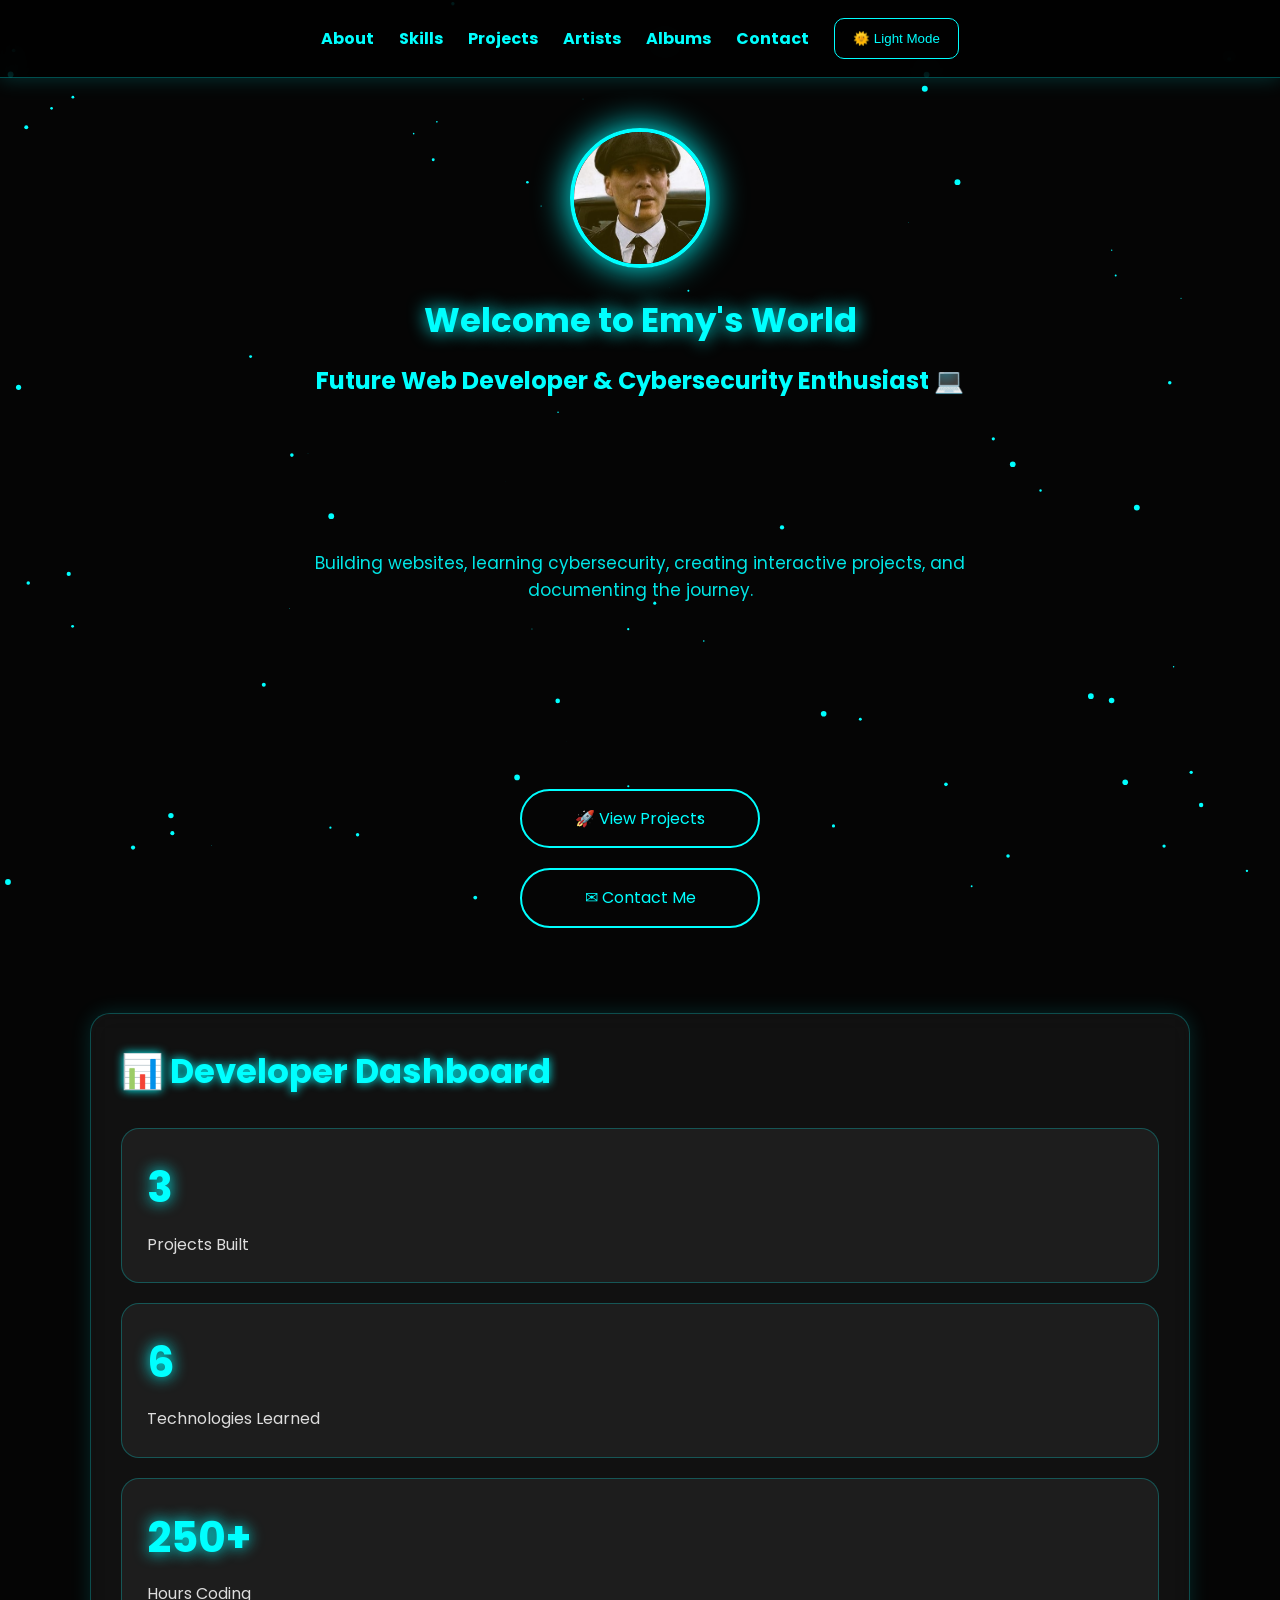
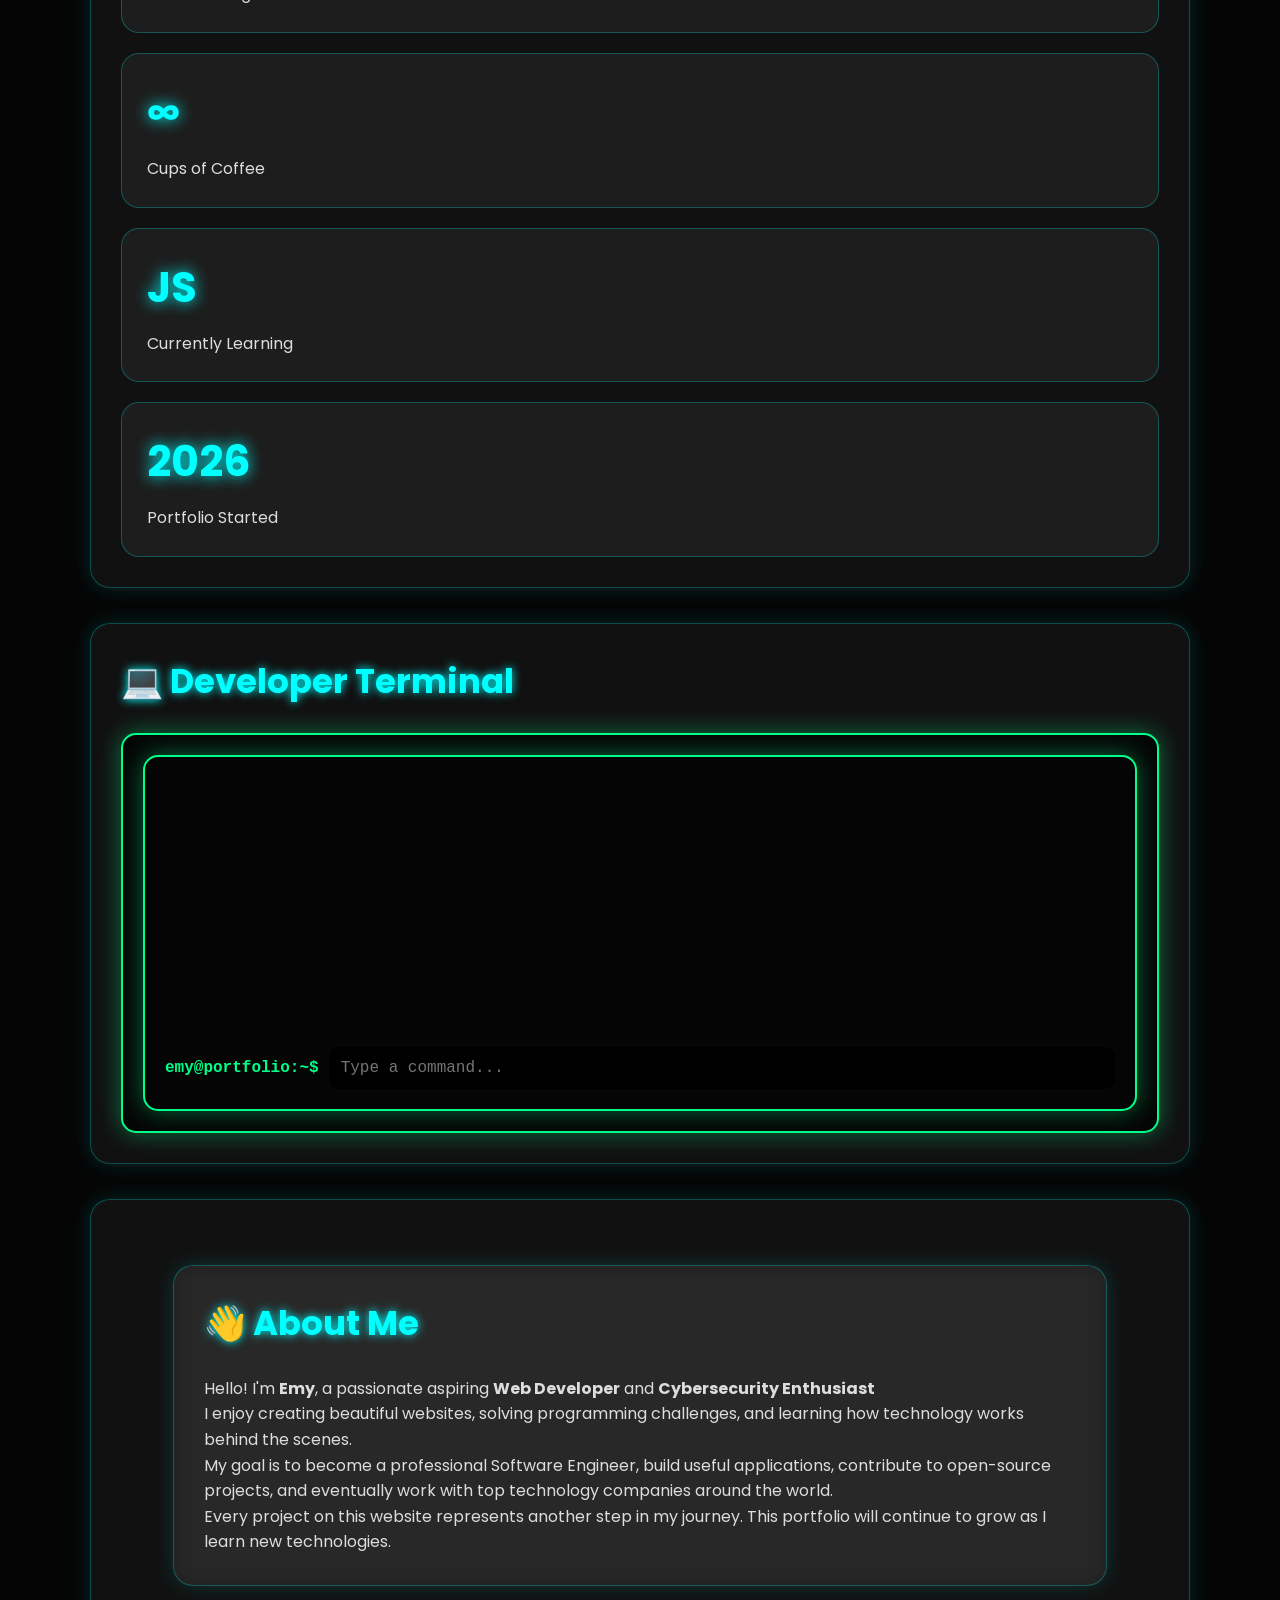
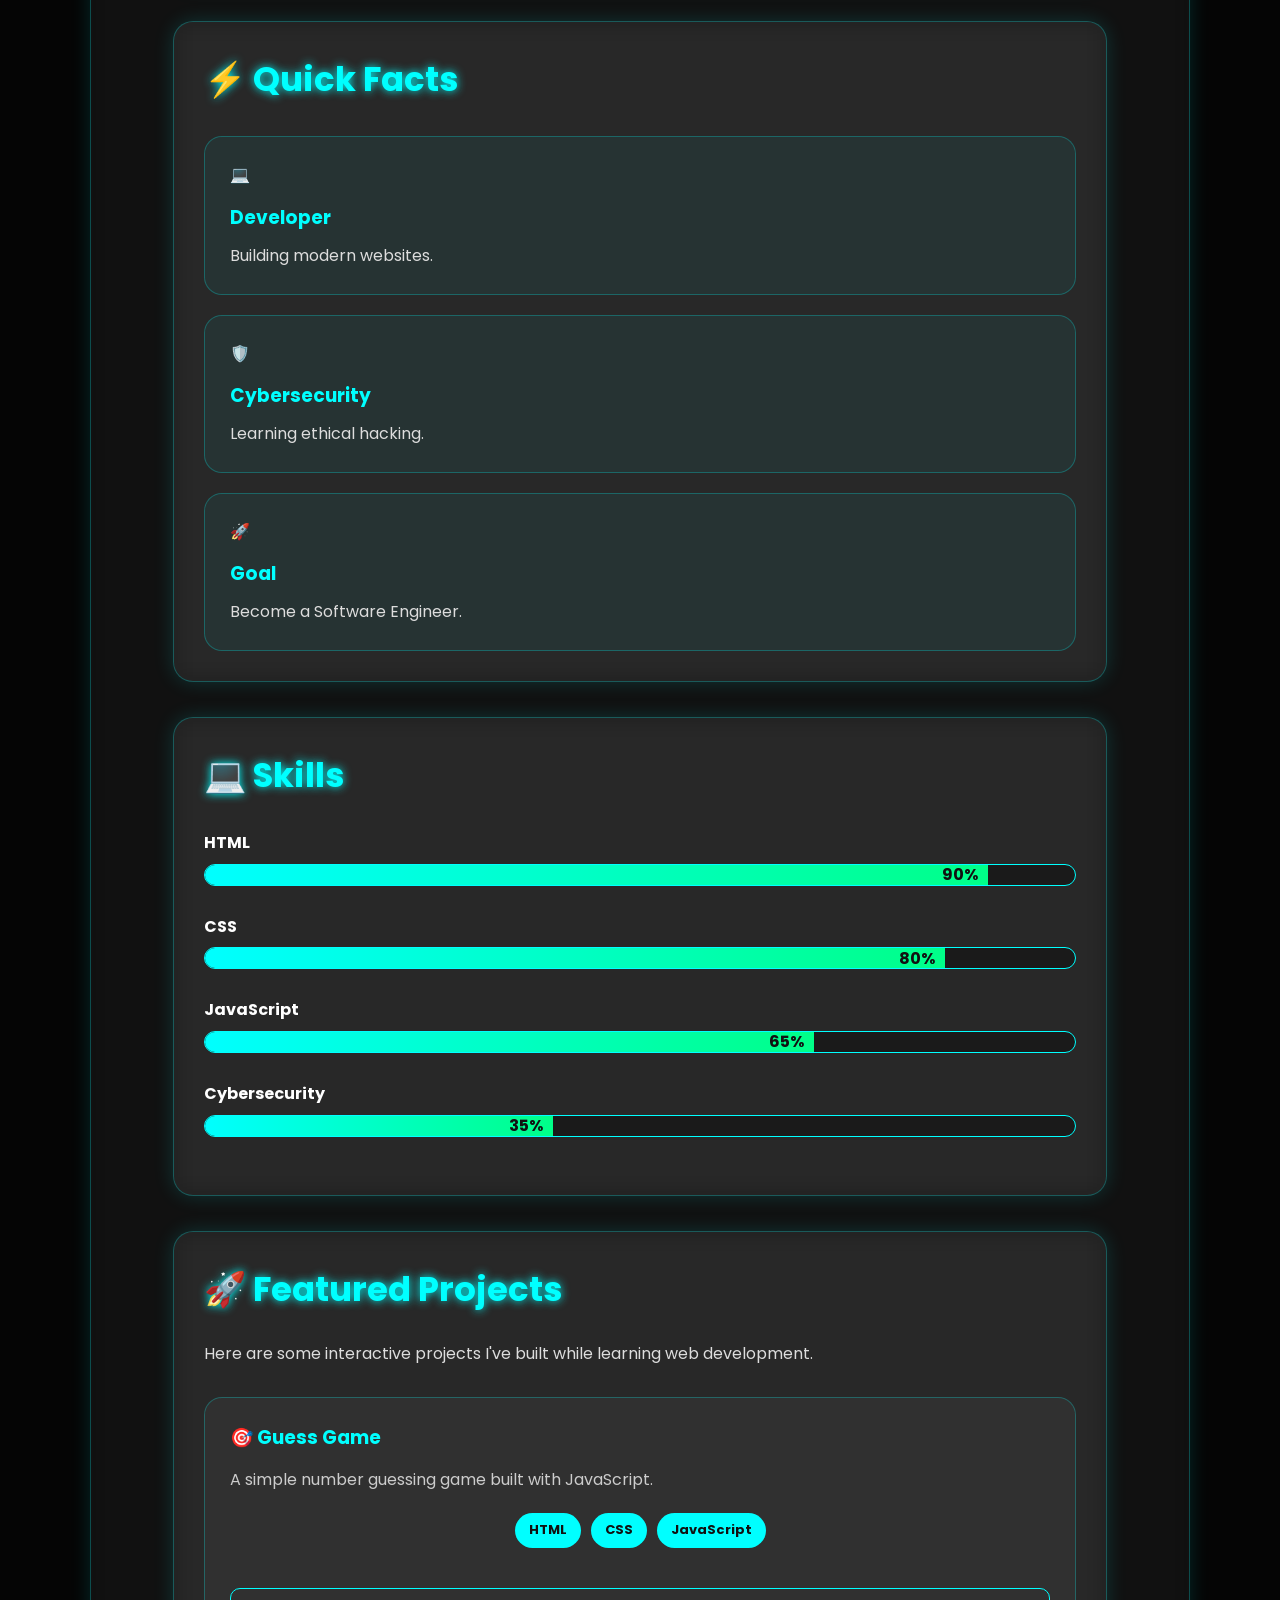
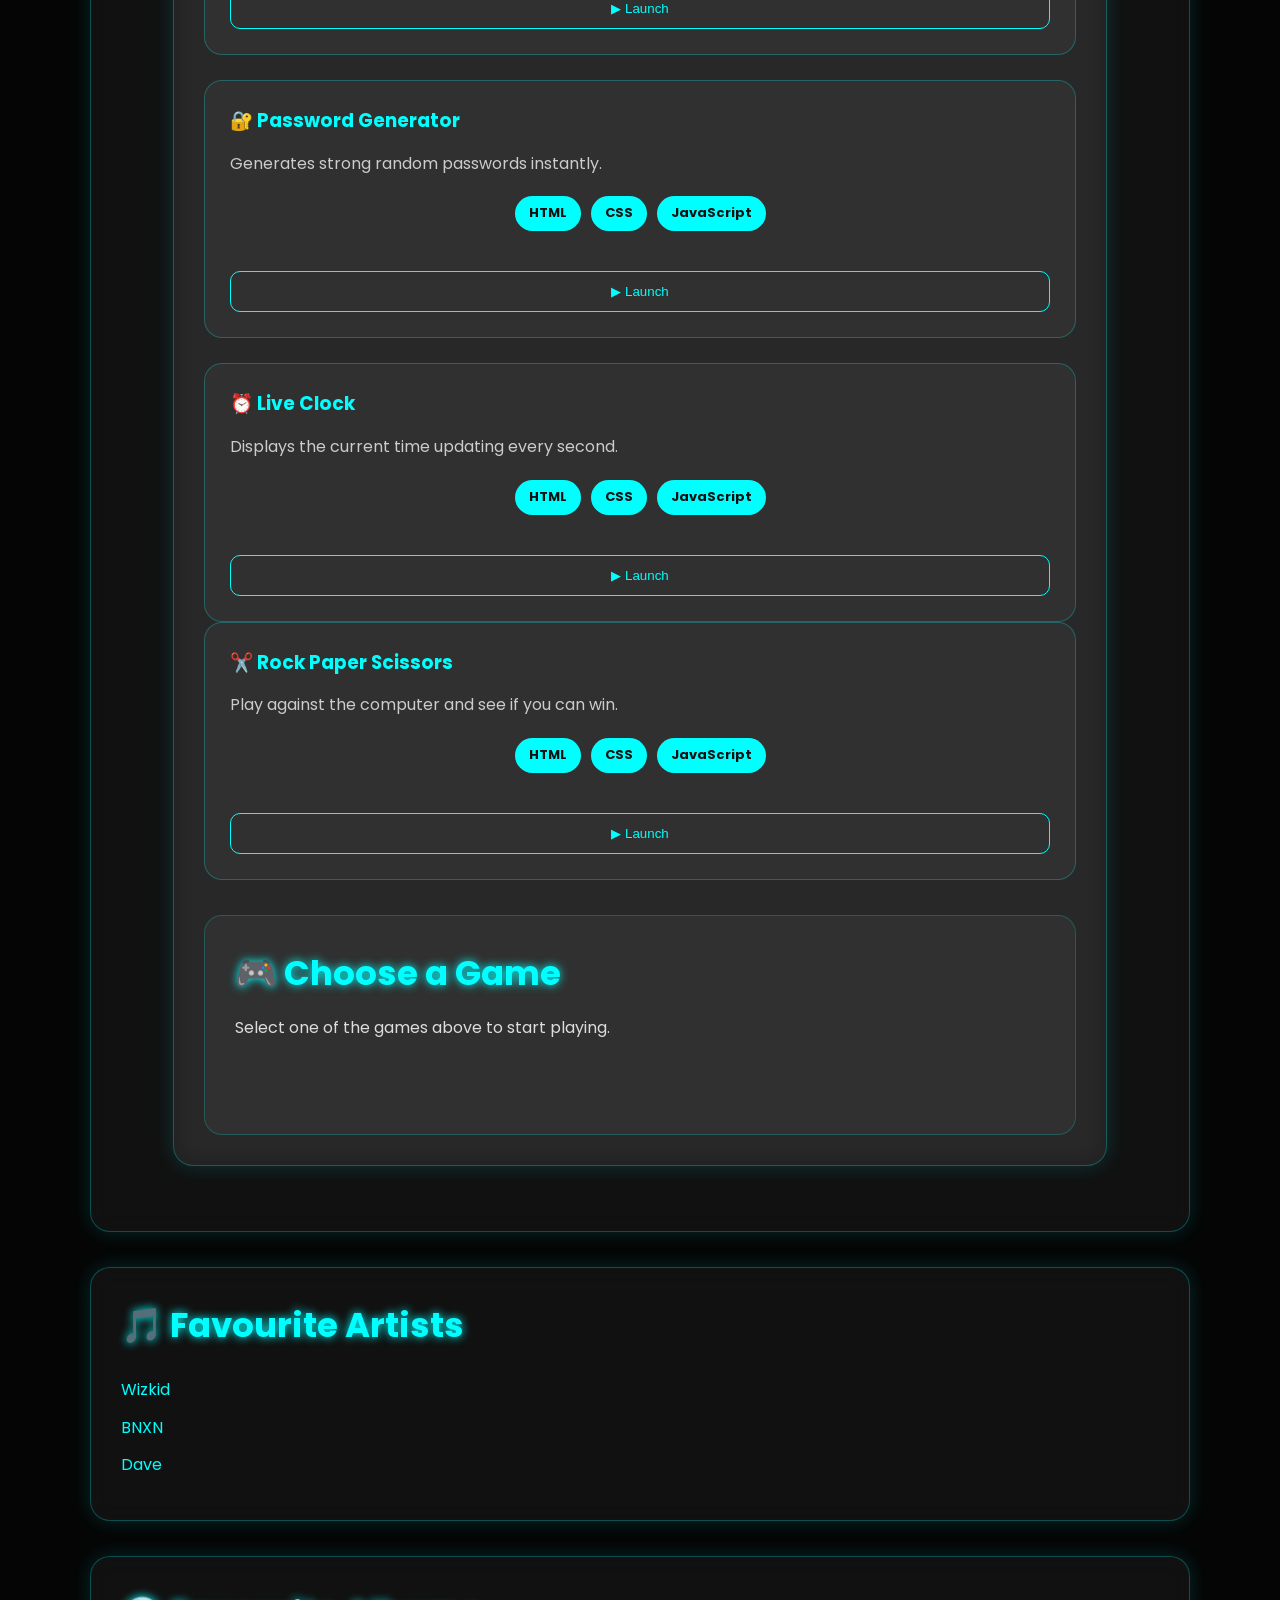
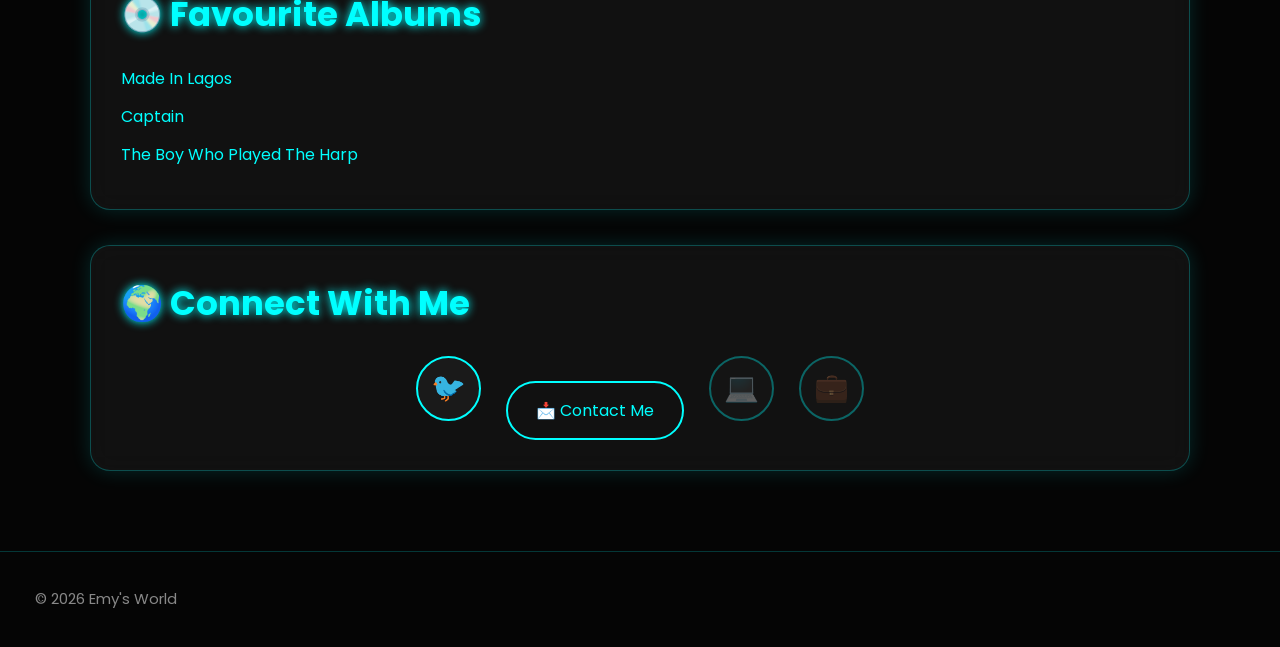
==== index.html @ a17c34e0 "Initial release of Emy's World portfolio" ====
<!DOCTYPE html>
<html lang="en">

<head>

    <link rel="preconnect" href="https://fonts.googleapis.com">

<link rel="preconnect" href="https://fonts.gstatic.com" crossorigin>

<link href="https://fonts.googleapis.com/css2?family=Poppins:wght@300;400;600;700&display=swap" rel="stylesheet">

    <meta charset="UTF-8">
    <meta name="viewport" content="width=device-width, initial-scale=1.0">

    <title>Emy's World</title>

    <link rel="stylesheet" href="css/style.css">

</head>

<body>

    <canvas id="particles"></canvas>

<!-- ================= NAVBAR ================= -->

<nav class="navbar">

    <a href="#about">About</a>
    <a href="#skills">Skills</a>
    <a href="#projects">Projects</a>
    <a href="#artists">Artists</a>
    <a href="#albums">Albums</a>
    <a href="#contact">Contact</a>

    <button id="themeButton" onclick="changeTheme()">
        🌞 Light Mode
    </button>

</nav>

<!-- ================= HERO ================= -->

<section class="hero">

    <img src="images/profile.jpg"
         alt="Profile Picture"
         class="profile-pic">

    <h1 id="title"></h1>

    <h2>
        Future Web Developer &
        Cybersecurity Enthusiast 💻
    </h2>

    <p>

        Building websites,

        learning cybersecurity,

        creating interactive projects,

        and documenting the journey.

    </p>

    <div class="hero-buttons">

        <a href="#projects" class="hero-btn">

            🚀 View Projects

        </a>

        <a href="#contact" class="hero-btn">

            ✉ Contact Me

        </a>

    </div>

</section>

<section class="card">

    <h2>📊 Developer Dashboard</h2>

    <div class="stats-grid">

        <div class="stat-card">
            <h1>3</h1>
            <p>Projects Built</p>
        </div>

        <div class="stat-card">
            <h1>6</h1>
            <p>Technologies Learned</p>
        </div>

        <div class="stat-card">
            <h1>250+</h1>
            <p>Hours Coding</p>
        </div>

        <div class="stat-card">
            <h1>∞</h1>
            <p>Cups of Coffee</p>
        </div>

        <div class="stat-card">
            <h1>JS</h1>
            <p>Currently Learning</p>
        </div>

        <div class="stat-card">
            <h1>2026</h1>
            <p>Portfolio Started</p>
        </div>

    </div>

</section>

<section class="card" id="terminal">

    <h2>💻 Developer Terminal</h2>

    <div class="terminal">

        <div class="terminal">

    <div id="terminalOutput"></div>

    <div class="terminal-input">

        <span>emy@portfolio:~$</span>

        <input
            id="terminalInput"
            type="text"
            autocomplete="off"
            placeholder="Type a command..."
            onkeydown="runTerminal(event)"
        >

    </div>

</div>

</section>

<!-- =========================
     CREATOR COMMAND CENTER
========================= -->

<section class="creator-panel" id="creatorPanel">


    <h2>
        👑 EMY COMMAND CENTER
    </h2>


    <div class="command-grid">


        <!-- SYSTEM CARD -->

        <div class="command-card">

          <h3>
    🖥 SYSTEM
</h3>

<p>
    Website:
    <span class="online">
        ONLINE
    </span>
</p>

<p>
    Terminal:
    <span class="online">
        ACTIVE
    </span>
</p>

<p>
    Security:
    <span class="root">
        ROOT
    </span>
</p>

<hr>

<p>
    🌐 Visitors:
    <span id="visitorCount">
        1
    </span>
</p>

<p>
    ⏱ Session:
    <span id="sessionTimer">
        00:00:00
    </span>
</p>

<p>
    ⚡ CPU:
    <span id="cpuStatus">
        Stable
    </span>
</p>

<p>
    📡 Network:
    <span id="networkStatus">
        Connected
    </span>
</p>


        </div>

        <div class="command-card">

    <h3>📊 VISITOR INTELLIGENCE</h3>

    <p>
        👥 Total Visits:
        <span id="visitCount">0</span>
    </p>

    <p>
        🎮 Games Played:
        <span id="gamesPlayed">0</span>
    </p>

    <p>
        💻 Commands Used:
        <span id="commandCount">0</span>
    </p>

    <p>
        👑 Creator Logins:
        <span id="creatorCount">0</span>
    </p>

</div>

<div class="command-card">

    <h3>📜 LIVE ACTIVITY</h3>

    <div id="activityLog">

        <p>System started...</p>

    </div>

</div>




        <!-- GAMES CARD -->

        <div class="command-card">

            <h3>
                🎮 GAMES
            </h3>


            <p>
                Guess Game:
                <span class="online">
                    ACTIVE
                </span>
            </p>


            <p>
                RPS:
                <span class="online">
                    ACTIVE
                </span>
            </p>


            <p>
                Game Master:
                <span class="root">
                    ENABLED
                </span>
            </p>


        </div>





        <!-- SECURITY CARD -->

        <div class="command-card">

            <h3>
                🛡 SECURITY
            </h3>


            <p>
                Access:
                <span class="root">
                    CREATOR
                </span>
            </p>


            <p>
                Firewall:
                <span class="online">
                    ONLINE
                </span>
            </p>


            <p>
                System:
                <span class="online">
                    STABLE
                </span>
            </p>


        </div>



    </div>





    <div class="creator-controls">


        <h3>
            ⚙ Creator Controls
        </h3>



        <button onclick="runDiagnostics()">
            🔍 System Check
        </button>



        <button onclick="toggleMatrix()">
            🌧 Matrix Control
        </button>



        <button onclick="revealNumber()">
            🎯 Reveal Number
        </button>



        <button onclick="addWin()">
            🏆 Add Win
        </button>



        <button onclick="resetGameScore()">
            🔄 Reset Scores
        </button>


    </div>



</section>

<!-- ================= ABOUT ================= -->

<section id="about" class="card">

    <section class="card" id="about">

    <h2>👋 About Me</h2>

    <p>
        Hello! I'm <strong>Emy</strong>, a passionate aspiring
        <strong>Web Developer</strong> and
        <strong>Cybersecurity Enthusiast</strong>
    </p>

    <p>
        I enjoy creating beautiful websites, solving programming challenges,
        and learning how technology works behind the scenes.
    </p>

    <p>
        My goal is to become a professional Software Engineer,
        build useful applications, contribute to open-source projects,
        and eventually work with top technology companies around the world.
    </p>

    <p>
        Every project on this website represents another step in my journey.
        This portfolio will continue to grow as I learn new technologies.
    </p>

</section>

<section class="card">

    <h2>⚡ Quick Facts</h2>

    <div class="facts">

        <div class="fact">
            💻
            <h3>Developer</h3>
            <p>Building modern websites.</p>
        </div>

        <div class="fact">
            🛡️
            <h3>Cybersecurity</h3>
            <p>Learning ethical hacking.</p>
        </div>

        <div class="fact">
            🚀
            <h3>Goal</h3>
            <p>Become a Software Engineer.</p>
        </div>

    </div>

</section>

<!-- ================= SKILLS ================= -->

<section class="card" id="skills">

    <h2>💻 Skills</h2>

    <div class="skill">

        <p>HTML</p>

        <div class="progress">

            <div class="progress-bar html">90%</div>

        </div>

    </div>

    <div class="skill">

        <p>CSS</p>

        <div class="progress">

            <div class="progress-bar css">80%</div>

        </div>

    </div>

    <div class="skill">

        <p>JavaScript</p>

        <div class="progress">

            <div class="progress-bar js">65%</div>

        </div>

    </div>

    <div class="skill">

        <p>Cybersecurity</p>

        <div class="progress">

            <div class="progress-bar cyber">35%</div>

        </div>

    </div>

</section>

<!-- ================= PROJECTS ================= -->

<section class="card" id="projects">

    <h2>🚀 Featured Projects</h2>

    <p>
        Here are some interactive projects I've built while learning web development.
    </p>

    <div class="project-grid">

        <div class="project-card">

            <h3>🎯 Guess Game</h3>

            <p>
                A simple number guessing game built with JavaScript.
            </p>

            <div class="tech-stack">

                <span>HTML</span>
                <span>CSS</span>
                <span>JavaScript</span>

            </div>

            <button onclick="loadProject('guess')">
                ▶ Launch
            </button>

        </div>

        <div class="project-card">

            <h3>🔐 Password Generator</h3>

            <p>
                Generates strong random passwords instantly.
            </p>

            <div class="tech-stack">

                <span>HTML</span>
                <span>CSS</span>
                <span>JavaScript</span>

            </div>

            <button onclick="loadProject('password')">
                ▶ Launch
            </button>

        </div>

        <div class="project-card">

            <h3>⏰ Live Clock</h3>

            <p>
                Displays the current time updating every second.
            </p>

            <div class="tech-stack">

                <span>HTML</span>
                <span>CSS</span>
                <span>JavaScript</span>

            </div>

            <button onclick="loadProject('clock')">
                ▶ Launch
            </button>

        </div>

    </div>


    <div class="project-card">

    <h3>✂️ Rock Paper Scissors</h3>

    <p>
        Play against the computer and see if you can win.
    </p>

    <div class="tech-stack">

        <span>HTML</span>
        <span>CSS</span>
        <span>JavaScript</span>

    </div>

    <button onclick="loadProject('rps')">
        ▶ Launch
    </button>

</div>

    <div id="appArea">

    <div class="game-start">

        <h2>🎮 Choose a Game</h2>

        <p>Select one of the games above to start playing.</p>

    </div>

</div>

</section>

</section>

<!-- ================= ARTISTS ================= -->

<section id="artists" class="card">

    <h2>🎵 Favourite Artists</h2>

    <ul>

        <li>Wizkid</li>

        <li>BNXN</li>

        <li>Dave</li>

    </ul>

</section>

<!-- ================= ALBUMS ================= -->

<section id="albums" class="card">

    <h2>💿 Favourite Albums</h2>

    <ul>

        <li>Made In Lagos</li>

        <li>Captain</li>

        <li>The Boy Who Played The Harp</li>

    </ul>

</section>

<!-- ================= CONTACT ================= -->

<section id="contact" class="card">

    <h2>🌍 Connect With Me</h2>

    <div class="social-icons">

        <a href="https://twitter.com/IamEmyRex"
           target="_blank"
           class="icon">

            🐦

        </a>

        <a href="mailto:frikkylord@gmail.com" class="contact-btn">
    📩 Contact Me
</a>

        <a class="icon disabled">

            💻

        </a>

        <a class="icon disabled">

            💼

        </a>

    </div>

</section>

<!-- ================= TOP BUTTON ================= -->

<button id="topBtn"
        onclick="topFunction()">

    ⬆

</button>

<!-- ================= FOOTER ================= -->

<footer>

    <p>

        © 2026 Emy's World

    </p>

</footer>

<script src="js/script.js"></script>

</body>

</html>
---- css/style.css ----
/* ===================================================
   EMY'S WORLD v2.0
   PART 1 - FOUNDATION
=================================================== */

*{
    margin:0;
    padding:0;
    box-sizing:border-box;
}

html{
    scroll-behavior:smooth;
}

body{

    font-family: 'Poppins', sans-serif;

    background:#050505;

    color:cyan;

    overflow-x:hidden;

    line-height:1.6;

}

/* PARTICLE CANVAS */

#particles{

    position:fixed;

    inset:0;

    width:100%;

    height:100%;

    z-index:-1;

}

/* NAVBAR */

.navbar{

    position:sticky;

    z-index:9999;

box-shadow:

0 0 20px rgba(0,255,255,.2);

    top:0;

    display:flex;

    justify-content:center;

    align-items:center;

    gap:25px;

    padding:18px;

    background:rgba(0,0,0,.75);

    backdrop-filter:blur(12px);

    border-bottom:1px solid rgba(0,255,255,.3);


}

.navbar a{

    color:cyan;

    text-decoration:none;

    font-weight:bold;

    transition:.3s;

}

.navbar a:hover{

    color:white;

    text-shadow:0 0 10px cyan;

}

/* BUTTON */

button{

    padding:12px 18px;

    border-radius:10px;

    border:1px solid cyan;

    background:transparent;

    color:cyan;

    cursor:pointer;

    transition:.3s;

}

button:hover{

    background:cyan;

    color:#111;

    box-shadow:0 0 20px cyan;

}

/* HERO */

.hero{

    min-height:100vh;

    display:flex;

    flex-direction:column;

    justify-content:center;

    align-items:center;

    text-align:center;

    padding:50px 20px;

}

/* PROFILE */

.profile-pic{

    width:180px;

    height:180px;

    object-fit:cover;

    border-radius:50%;

    border:4px solid cyan;

    box-shadow:0 0 35px cyan;

    transition:.35s;

    margin-bottom:25px;

}

.profile-pic:hover{

    transform:scale(1.08);

    box-shadow:0 0 60px cyan;

}

/* TITLE */

#title{

    font-size:58px;

    margin-bottom:15px;

    text-shadow:0 0 18px cyan;

}

.hero h3{

    font-size:28px;

    margin-bottom:20px;

}

.hero p{

font-size:20px;

max-width:750px;

margin:auto;

opacity:.9;

}

.hero-buttons{

    display:flex;

    gap:20px;

    margin-top:35px;

    flex-wrap:wrap;

}

.hero-btn{

    text-decoration:none;

    color:cyan;

    padding:15px 30px;

    border:2px solid cyan;

    border-radius:40px;

    transition:.3s;

}

.hero-btn:hover{

    background:cyan;

    color:black;

}

/* ===================================================
   PART 2 - CARDS, SKILLS & PROJECTS
=================================================== */

/* SECTION CARDS */

.card{

    width:min(1100px,90%);

    margin:35px auto;

    padding:30px;

    border-radius:20px;

    background:rgba(255,255,255,.05);

    border:1px solid rgba(0,255,255,.25);

    backdrop-filter:blur(12px);

    box-shadow:0 0 20px rgba(0,255,255,.15);

    transition:.35s;

}

.command-card:hover{

transform:
translateY(-8px)
scale(1.02);

}


.card h2{

    margin-bottom:25px;

    font-size:34px;

    color:cyan;

    text-shadow:0 0 10px cyan;

}

.card p{

    color:#ddd;

}

/* LISTS */

.card ul{

    list-style:none;

    padding:0;

}

.card li{

    margin:12px 0;

}

/* ======================
   SKILLS
====================== */

.skill{

    margin:28px 0;

    text-align:left;

}

.skill p{

    margin-bottom:8px;

    font-weight:bold;

    color:white;

}

.progress{

    width:100%;

    height:22px;

    background:#1a1a1a;

    border-radius:20px;

    overflow:hidden;

    border:1px solid cyan;

}

.progress-bar{

    height:100%;

    display:flex;

    justify-content:flex-end;

    align-items:center;

    padding-right:10px;

    background:linear-gradient(90deg,#00ffff,#00ff88);

    color:#111;

    font-weight:bold;

    transition:width 1.2s ease;

}

.html{width:90%;}

.css{width:85%;}

.js{width:70%;}

.cyber{width:40%;}

/* ======================
   QUICK FACTS
====================== */

.facts{

    display:grid;

    grid-template-columns:repeat(auto-fit,minmax(220px,1fr));

    gap:20px;

    margin-top:30px;

}

.fact{

    padding:25px;

    border-radius:18px;

    background:rgba(0,255,255,.05);

    border:1px solid rgba(0,255,255,.25);

    transition:.35s;

}

.fact:hover{

    transform:translateY(-8px);

    box-shadow:0 0 25px cyan;

}

.fact h3{

    color:cyan;

    margin:15px 0 10px;

}

.fact p{

    color:#ddd;

}

/* ======================
   PROJECTS
====================== */

.project-grid{

    display:grid;

    grid-template-columns:repeat(auto-fit,minmax(260px,1fr));

    gap:25px;

    margin-top:30px;

}

.project-card{

    padding:25px;

    border-radius:18px;

    background:rgba(255,255,255,.04);

    border:1px solid rgba(0,255,255,.25);

    transition:.35s;

    cursor:pointer;

}

.project-card:hover{

    transform:translateY(-10px);

    box-shadow:0 0 30px cyan;

}

.project-card h3{

    color:cyan;

    margin-bottom:15px;

}

.project-card p{

    color:#ccc;

}

.tech-stack{

    display:flex;

    flex-wrap:wrap;

    justify-content:center;

    gap:10px;

    margin:20px 0;

}

.tech-stack span{

    padding:7px 14px;

    border-radius:20px;

    background:cyan;

    color:#111;

    font-size:13px;

    font-weight:bold;

}

.project-card button{

    width:100%;

    margin-top:20px;

}

/* ===================================================
   PART 3 - DASHBOARD, TERMINAL & FOOTER
=================================================== */

/* ======================
   DEVELOPER DASHBOARD
====================== */

.stats-grid{

    display:grid;

    grid-template-columns:repeat(auto-fit,minmax(180px,1fr));

    gap:20px;

    margin-top:30px;

}

.stat-card{

    padding:25px;

    border-radius:18px;

    background:rgba(255,255,255,.05);

    border:1px solid rgba(0,255,255,.25);

    transition:.35s;

}

.stat-card:hover{

    transform:translateY(-8px);

    box-shadow:0 0 30px cyan;

}

.stat-card h1{

    font-size:42px;

    color:cyan;

    text-shadow:0 0 15px cyan;

    margin-bottom:10px;

}

.stat-card p{

    color:#ddd;

}

/* ======================
   TERMINAL
====================== */

.terminal{

    background:#050505;

    border:2px solid #00ff88;

    border-radius:15px;

    padding:20px;

    font-family:Consolas,monospace;

    box-shadow:0 0 25px rgba(0,255,136,.4);

}

#terminalOutput{

    height:250px;

    overflow-y:auto;

    color:#00ff88;

    margin-bottom:20px;

}

#terminalOutput p{

    margin:8px 0;

}

.terminal-input{

    display:flex;

    align-items:center;

    gap:10px;

}

.terminal-input span{

    color:#00ff88;

    font-weight:bold;

}

#terminalInput{

    flex:1;

    background:black;

    color:#00ff88;

    border:none;

    outline:none;

    font-size:16px;

    font-family:inherit;

}

/* ======================
   SOCIALS
====================== */

.social-icons{

    display:flex;

    justify-content:center;

    gap:25px;

    flex-wrap:wrap;

    margin-top:25px;

}

.icon{

    width:65px;

    height:65px;

    display:flex;

    justify-content:center;

    align-items:center;

    border-radius:50%;

    text-decoration:none;

    font-size:28px;

    color:cyan;

    border:2px solid cyan;

    background:rgba(255,255,255,.04);

    transition:.35s;

}

.icon:hover{

    transform:scale(1.15);

    background:cyan;

    color:#111;

    box-shadow:0 0 30px cyan;

}

.icon.disabled{

    opacity:.35;

    pointer-events:none;

}

/* ======================
   CONTACT BUTTON
====================== */

.contact-btn{

    display:inline-block;

    margin-top:25px;

    padding:15px 28px;

    border:2px solid cyan;

    border-radius:40px;

    text-decoration:none;

    color:cyan;

    transition:.35s;

}

.contact-btn:hover{

    background:cyan;

    color:#111;

}

/* ======================
   TOP BUTTON
====================== */

#topBtn{

    position:fixed;

    right:25px;

    bottom:25px;

    width:55px;

    height:55px;

    border-radius:50%;

    display:none;

    z-index:999;

}

/* ======================
   FOOTER
====================== */

footer{

    margin-top:80px;

    padding:35px;

    border-top:1px solid rgba(0,255,255,.2);

    color:#888;

    font-size:15px;

}

/* ===================================================
   PART 4 - FINAL POLISH
=================================================== */

/* ======================
   SCROLL ANIMATIONS
====================== */

.hidden{

    opacity:0;

    transform:translateY(60px);

    transition:all .8s ease;

}

.show{

    opacity:1;

    transform:translateY(0);

}

/* ======================
   IMAGE HOVER
====================== */

img{

    max-width:100%;

}

.profile-pic{

    animation:float 4s ease-in-out infinite;

}

@keyframes float{

    0%{

        transform:translateY(0);

    }

    50%{

        transform:translateY(-10px);

    }

    100%{

        transform:translateY(0);

    }

}

/* ======================
   TEXT SELECTION
====================== */

::selection{

    background:cyan;

    color:black;

}

/* ======================
   SCROLLBAR
====================== */

::-webkit-scrollbar{

    width:10px;

}

::-webkit-scrollbar-track{

    background:#111;

}

::-webkit-scrollbar-thumb{

    background:cyan;

    border-radius:20px;

}

::-webkit-scrollbar-thumb:hover{

    background:white;

}

/* ======================
   LINKS
====================== */

a{

    transition:.3s;

}

/* ======================
   INPUTS
====================== */

input{

    padding:12px;

    border-radius:10px;

    border:1px solid cyan;

    background:#111;

    color:cyan;

    outline:none;

}

input:focus{

    box-shadow:0 0 15px cyan;

}

/* ======================
   RESPONSIVE TABLET
====================== */

@media(max-width:900px){

.hero{

padding:80px 20px;

}

#title{

font-size:46px;

}

.hero h3{

font-size:22px;

}

.card{

width:92%;

}

}

/* ======================
   RESPONSIVE MOBILE
====================== */

@media(max-width:650px){

.navbar{

    flex-wrap:wrap;

    gap:8px;

    padding:15px;

}

.navbar a{

    font-size:14px;

}

}

#title{

font-size:34px;

}

.hero h3{

font-size:20px;

}

.hero p{

font-size:17px;

}

.profile-pic{

width:140px;

height:140px;

}

.project-grid{

grid-template-columns:1fr;

}

.stats-grid{

grid-template-columns:1fr;

}

.facts{

grid-template-columns:1fr;

}

.hero-buttons{

flex-direction:column;

align-items:center;

}

.hero-btn{

width:240px;

text-align:center;

.command-grid{

    grid-template-columns:1fr;

}

.creator-controls{

    display:flex;

    flex-direction:column;

}

.creator-controls button{

    width:100%;

    margin:8px 0;

}

.terminal{

    padding:15px;

}

#terminalOutput{

    height:180px;

    font-size:14px;

}

#terminalInput{

    font-size:14px;

}

.project-card{

    padding:20px;

}

.project-card h3{

    font-size:22px;

}

.hero{

    min-height:auto;

    padding:100px 20px 70px;

}

.hero-buttons{

    width:100%;

}

.hero-btn{

    width:100%;

    max-width:280px;

}

}


/* ======================
   END
====================== */

/* GAME AREA */

#appArea{

margin-top:35px;

padding:30px;

border-radius:18px;

background:rgba(255,255,255,.04);

border:1px solid rgba(0,255,255,.2);

min-height:220px;

animation:fadeGame .4s;

}

@keyframes fadeGame{

from{

opacity:0;

transform:translateY(20px);

}

to{

opacity:1;

transform:translateY(0);

}

}

.game-start{

color:#ccc;

}

.game-start h2{

margin-bottom:15px;

color:cyan;

}

/* ===========================
   MATRIX MODE
=========================== */

.matrix-mode{

    background:#000 !important;

    color:#00ff66 !important;

}

.matrix-mode .card{

    border-color:#00ff66;

    box-shadow:0 0 25px #00ff66;

}

.matrix-mode .navbar{

    border-bottom:1px solid #00ff66;

}

.matrix-mode button{

    border-color:#00ff66;

    color:#00ff66;

}

.matrix-mode button:hover{

    background:#00ff66;

    color:black;

}

.matrix-mode .terminal{

    border-color:#00ff66;

    box-shadow:0 0 40px #00ff66;

}

.matrix-mode .profile-pic{

    border-color:#00ff66;

    box-shadow:0 0 40px #00ff66;

}

.matrix-mode h1,
.matrix-mode h2,
.matrix-mode h3{

    color:#00ff66;

    text-shadow:0 0 15px #00ff66;

}


/* =========================
   CREATOR CONTROLS
========================= */

.creator-box button{

    display:block;

    width:100%;

    margin:15px 0;

    padding:12px;

    font-size:16px;

}


.creator-box h3{

    color:cyan;

    text-align:center;

    text-shadow:0 0 15px cyan;

}



/* ===========================
   👑 CREATOR COMMAND CENTER
=========================== */


.creator-panel{

    display:none;

    width:85%;

    margin:40px auto;

    padding:30px;

    border-radius:20px;

    background:rgba(0,255,255,0.05);

    border:2px solid cyan;

    box-shadow:
    0 0 20px cyan,
    inset 0 0 20px rgba(0,255,255,.1);

    backdrop-filter:blur(15px);

}



.creator-panel h2{

    font-size:35px;

    color:cyan;

    text-shadow:
    0 0 15px cyan;

    margin-bottom:30px;

}




/* COMMAND GRID */

.command-grid{

    display:grid;

    grid-template-columns:
    repeat(auto-fit,minmax(250px,1fr));

    gap:25px;

}





.command-card{

    padding:25px;

    border-radius:18px;

    background:
    rgba(0,0,0,.45);

    border:1px solid cyan;

    box-shadow:
    0 0 15px rgba(0,255,255,.3);

    transition:.3s;

}



.command-card:hover{

transform:
translateY(-8px)
scale(1.02);

}



.command-card h3{

    color:cyan;

    text-shadow:
    0 0 10px cyan;

}




.command-card p{

    color:#ddd;

    font-size:18px;

}




/* STATUS COLORS */


.online{

    color:#00ff88;

    font-weight:bold;

    text-shadow:
    0 0 10px #00ff88;

}



.root{

    color:#ff00ff;

    font-weight:bold;

    text-shadow:
    0 0 10px #ff00ff;

}




/* CREATOR BUTTON AREA */


.creator-controls{

    margin-top:35px;

    padding:20px;

    border-top:1px solid cyan;

}




.creator-controls h3{

    color:cyan;

}





.creator-controls button{

    margin:10px;

    padding:12px 20px;

    border-radius:30px;

    background:transparent;

    color:cyan;

    border:2px solid cyan;

    cursor:pointer;

    transition:

transform .25s,

box-shadow .25s,

background .25s,

color .25s;

}


.creator-controls button:hover{

background:cyan;

color:black;

transform:

translateY(-3px)

scale(1.05);

box-shadow:

0 0 30px cyan;

}



/* COMMAND CENTER ANIMATION */


@keyframes pulseGlow{


    0%{

        box-shadow:
        0 0 15px cyan;

    }



    50%{

        box-shadow:
        0 0 35px cyan;

    }



    100%{

        box-shadow:
        0 0 15px cyan;

    }


}



.creator-panel{

    animation:
    pulseGlow 3s infinite;

}

.creator-panel hr{

    border:none;

    border-top:1px solid cyan;

    margin:18px 0;

    opacity:.4;

}

#visitorCount,
#sessionTimer,
#cpuStatus,
#networkStatus{

    color:#00ff88;

    font-weight:bold;

}

/* ===========================
   LIVE ACTIVITY
=========================== */

#activityLog{

    height:220px;

    overflow-y:auto;

    text-align:left;

    padding:15px;

    background:#050505;

    border:1px solid cyan;

    border-radius:10px;

    font-family:Consolas,monospace;

    color:#00ff88;

}

#activityLog p{

    margin:8px 0;

}

section{

animation:

fadeUp .8s ease;

}

@keyframes fadeUp{

from{

opacity:0;

transform:

translateY(25px);

}

to{

opacity:1;

transform:

translateY(0);

}

}
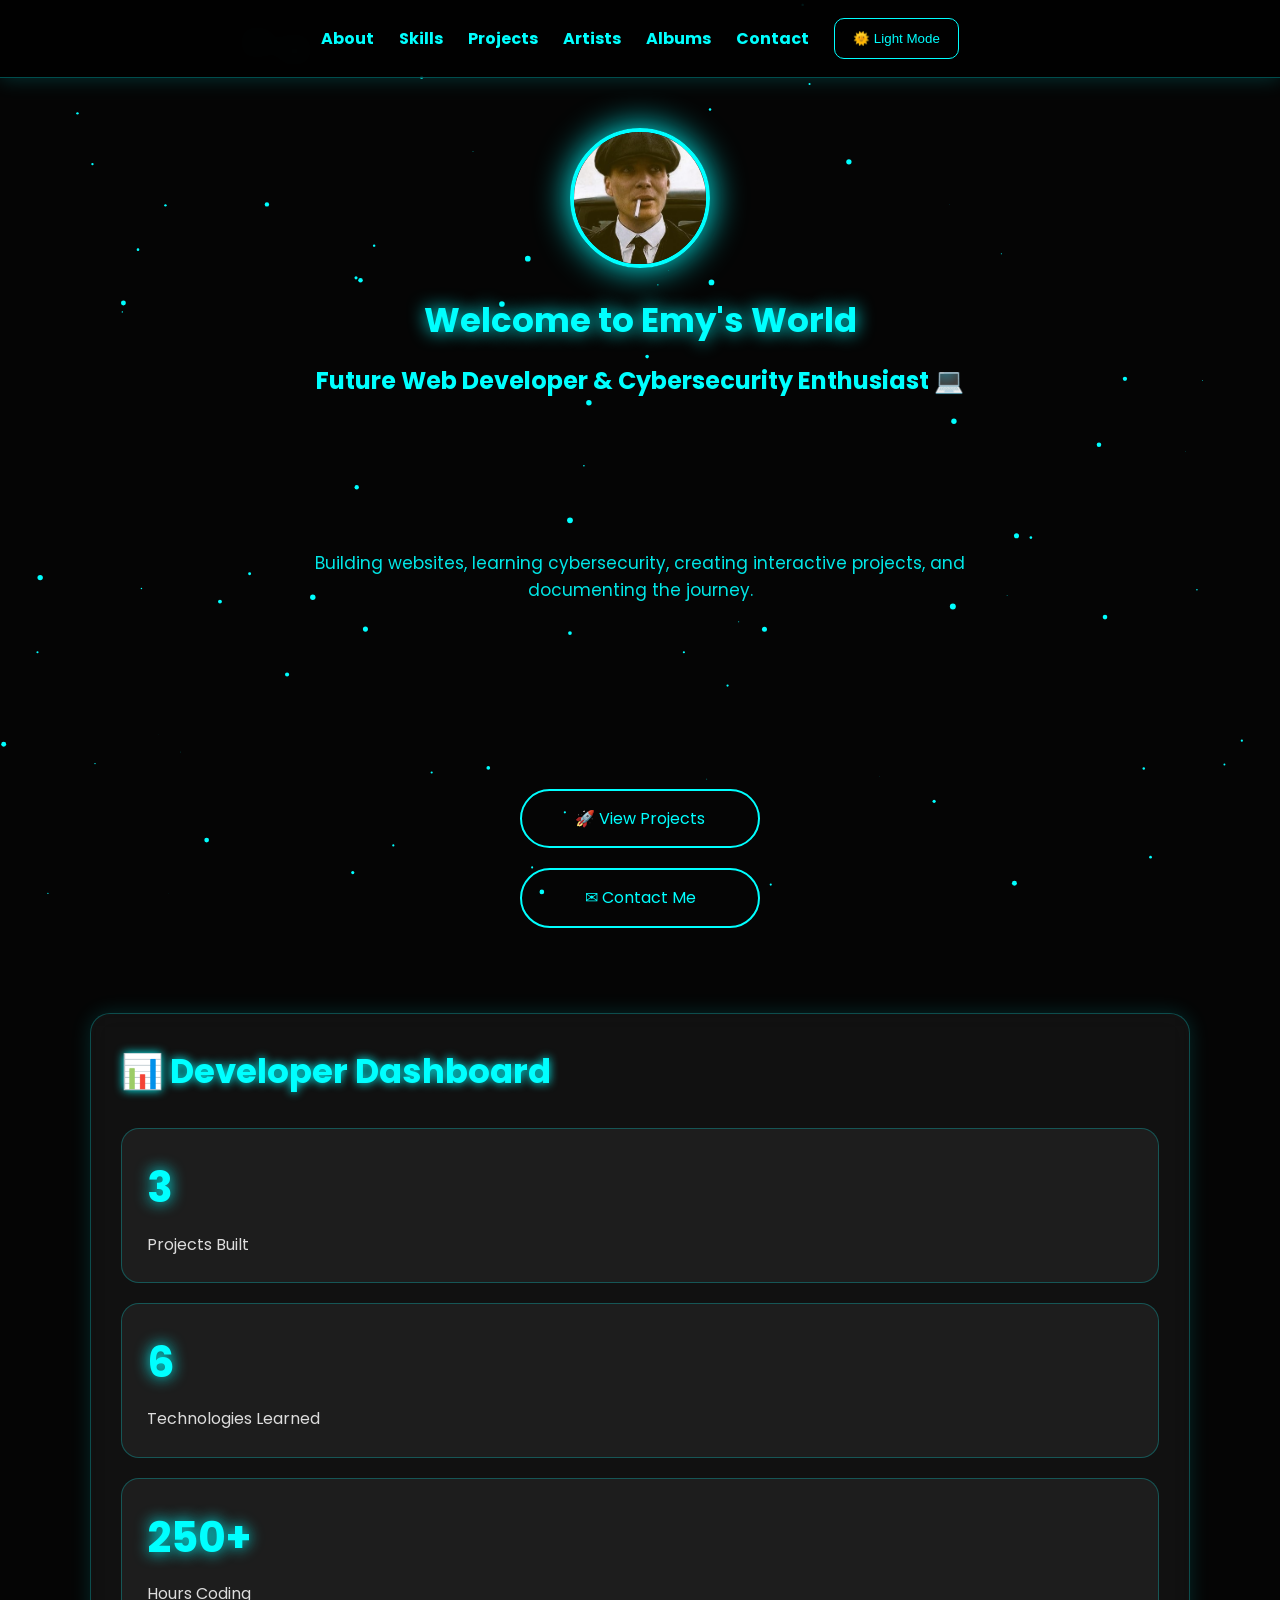
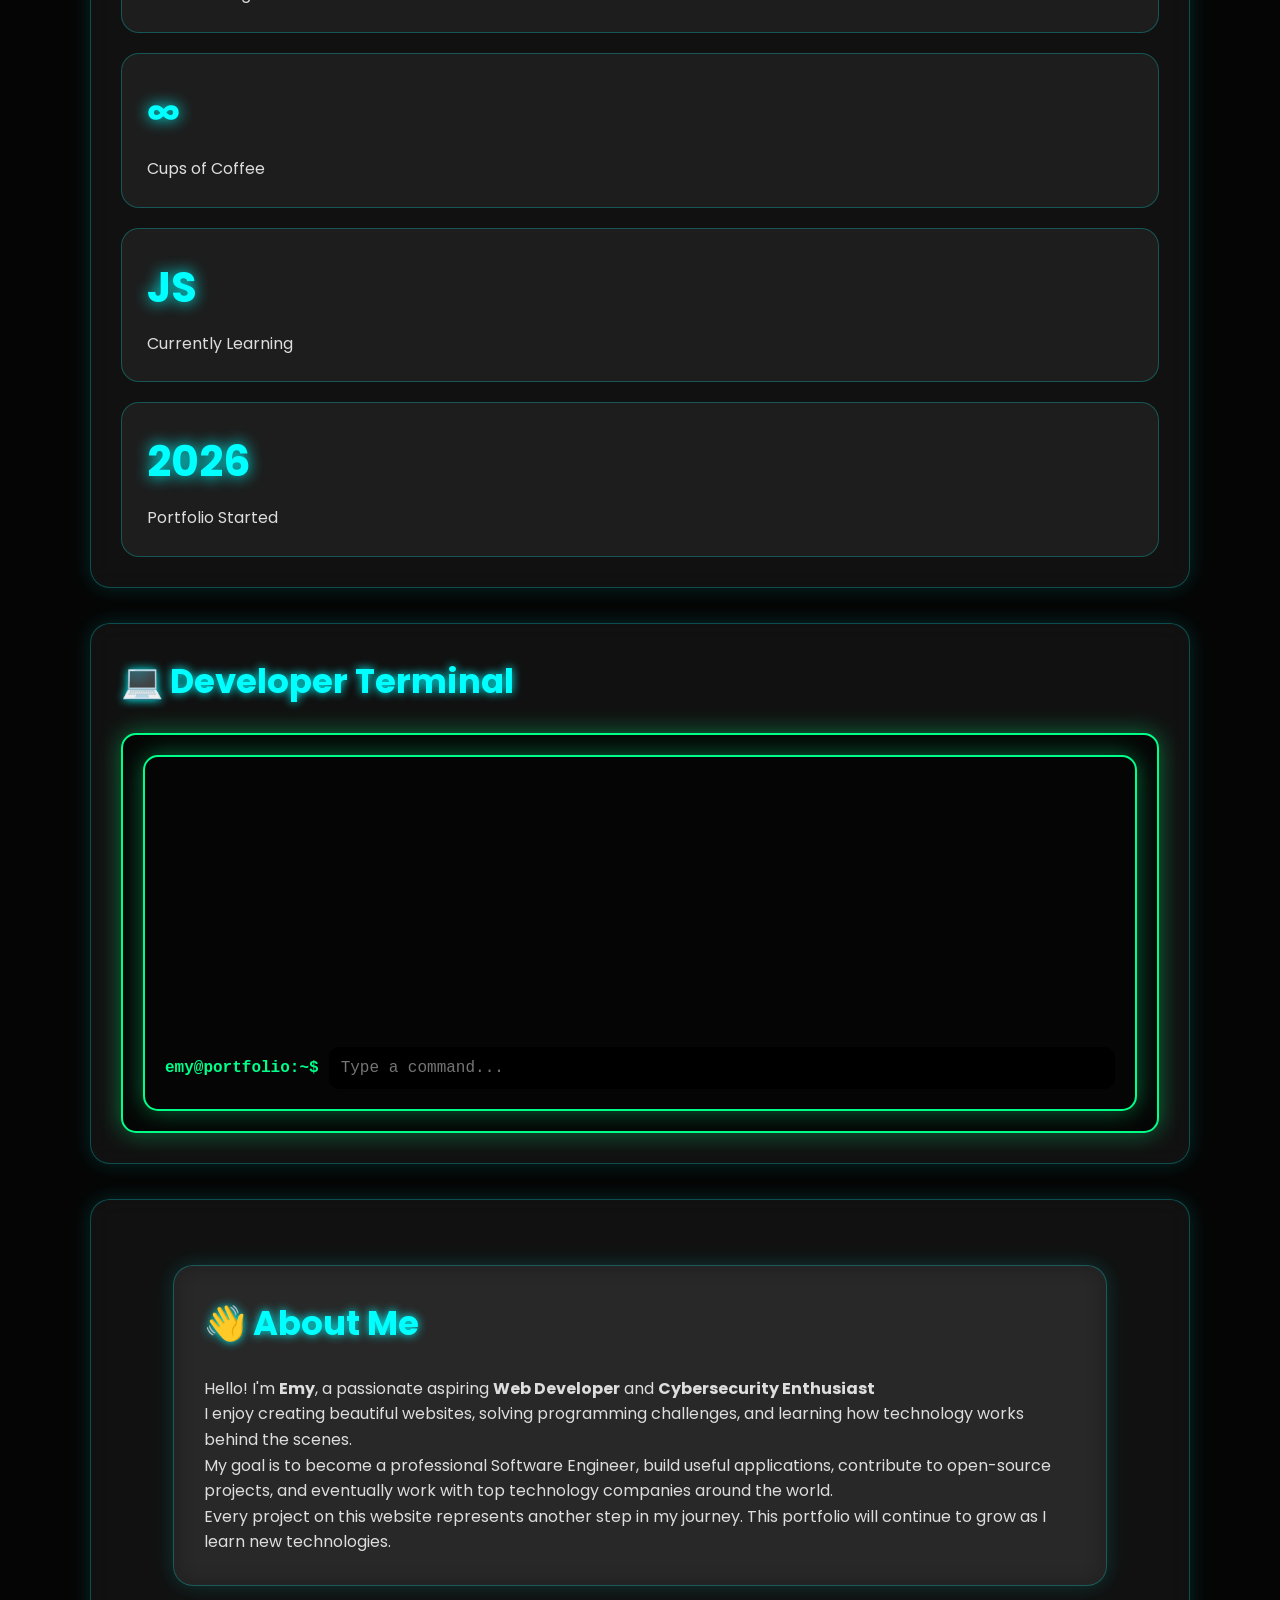
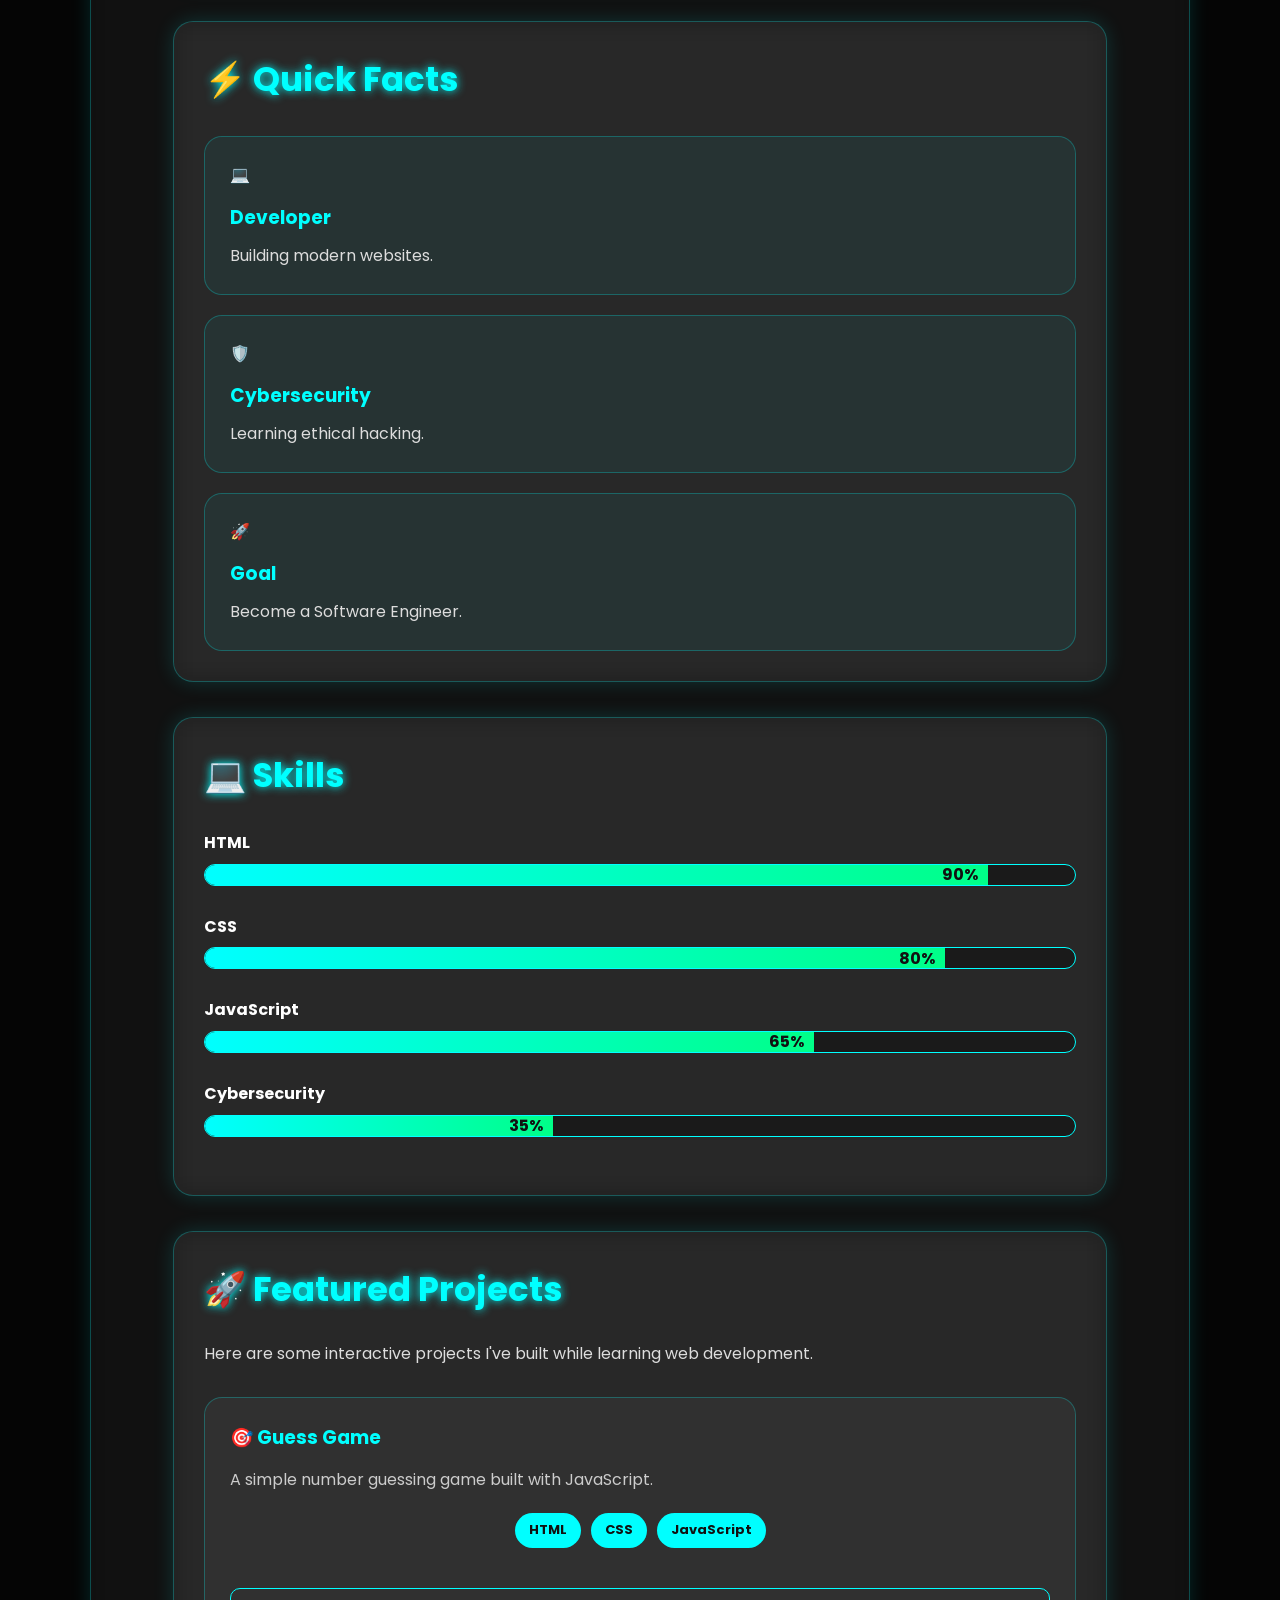
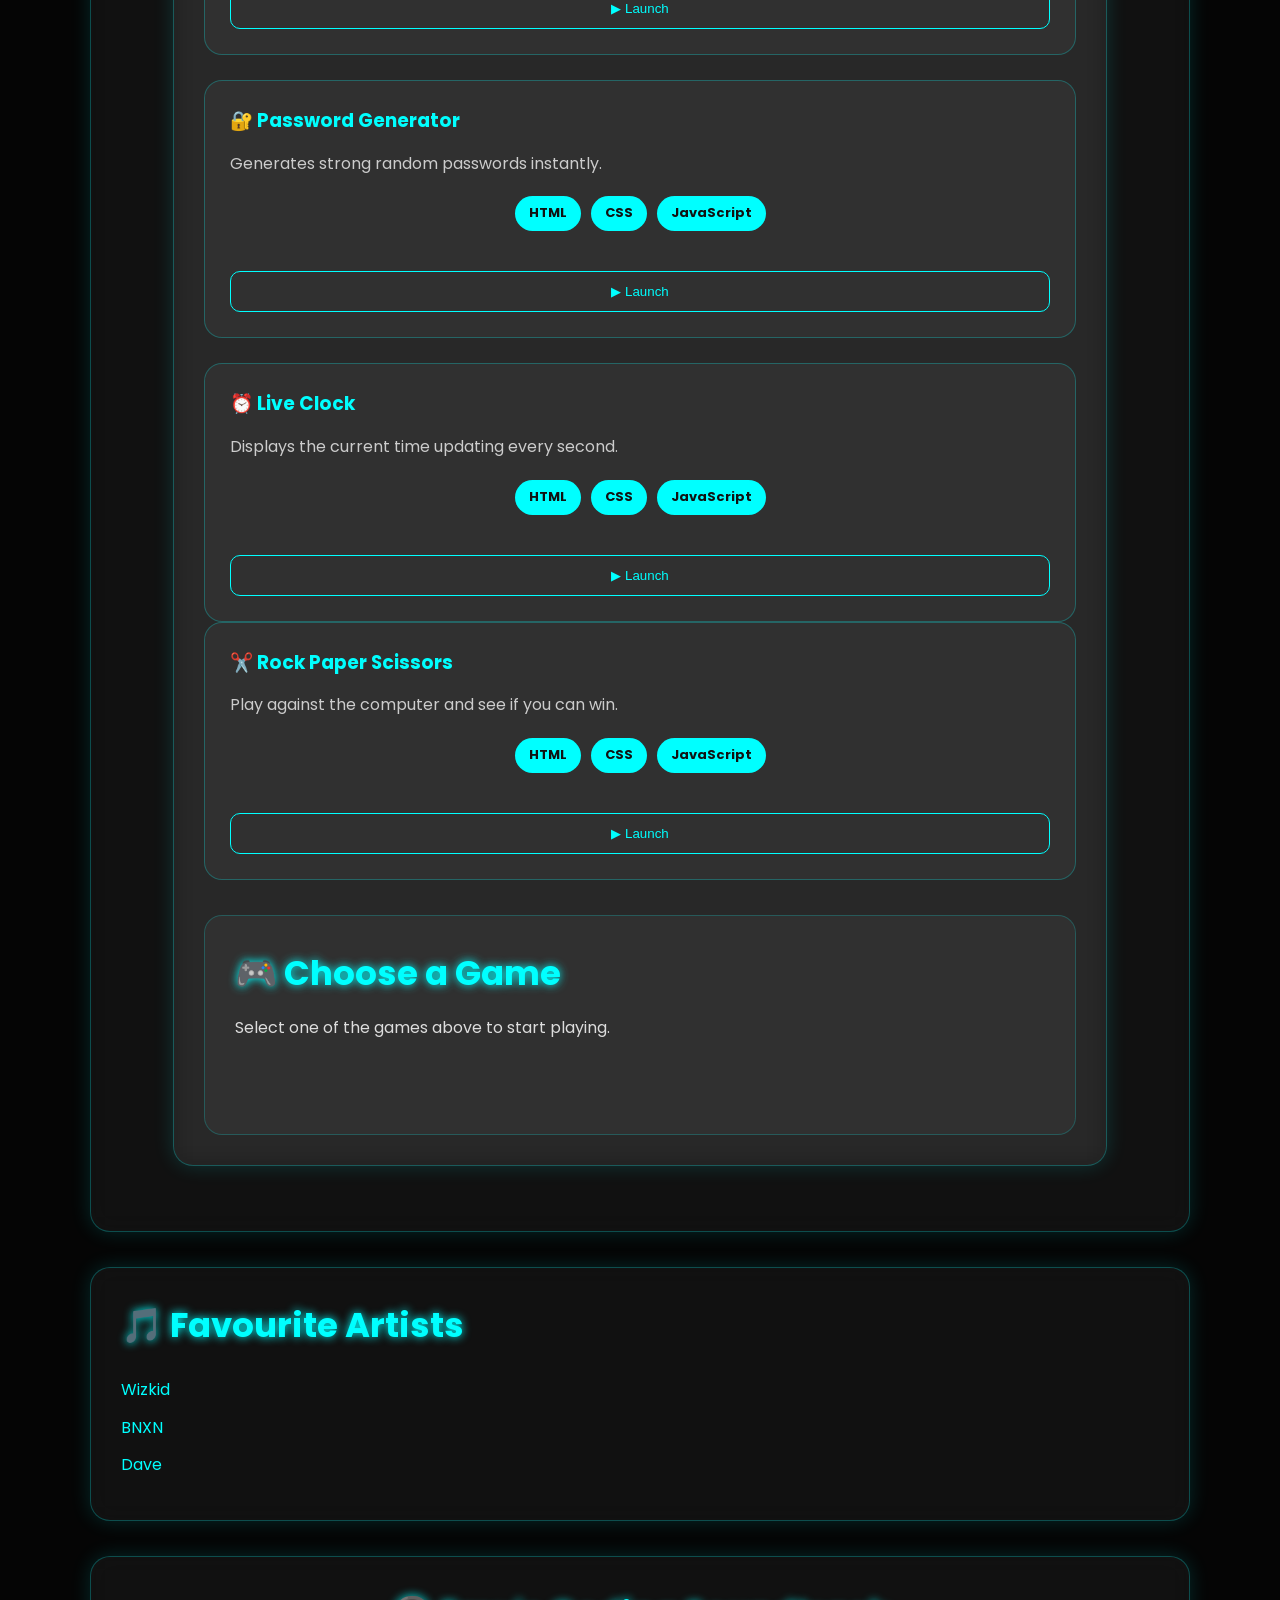
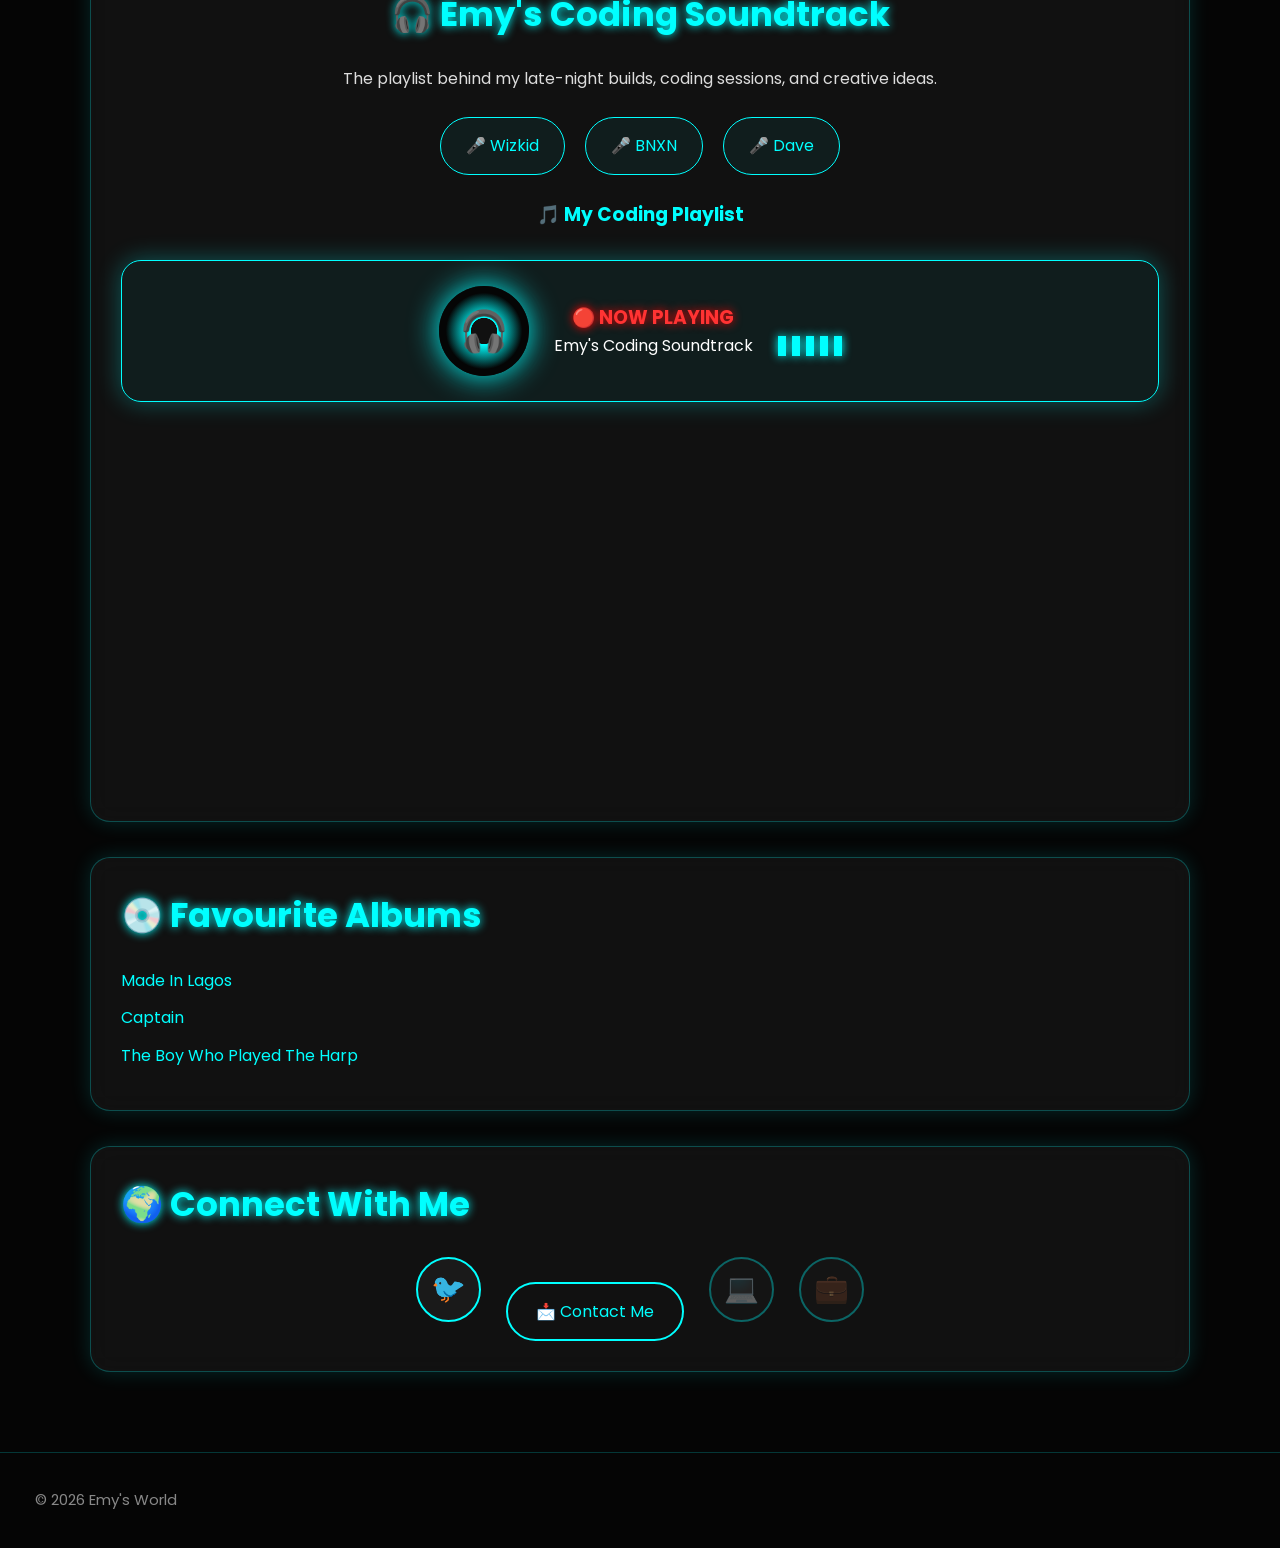
==== commit a7f29eb8: "Added music visualizer and soundtrack upgrade" ====
--- a/index.html
+++ b/index.html
@@ -392,6 +392,48 @@
 
     </div>
 
+    <!-- CYBER AUDIO SYSTEM -->
+
+<div class="audio-system">
+
+    <h3>🎧 Cyber Audio System</h3>
+
+    <p>
+        Command Center soundtrack controls.
+    </p>
+
+
+    <button onclick="activateCyberSound()">
+        ▶ Activate Sound
+    </button>
+
+
+    <button onclick="pauseCyberSound()">
+        ⏸ Pause
+    </button>
+
+
+    <label>
+        🔊 Volume
+    </label>
+
+    <input 
+    type="range"
+    id="volumeControl"
+    min="0"
+    max="1"
+    step="0.1"
+    value="0.5">
+
+</div>
+
+
+<audio id="cyberAudio" loop>
+
+<source src="audio/cyber.mp3" type="audio/mp3">
+
+</audio>
+
 
 
 </section>
@@ -649,6 +691,83 @@
 
 </section>
 
+<!-- MUSIC SECTION -->
+
+<section class="card music-section">
+
+    <h2>🎧 Emy's Coding Soundtrack</h2>
+
+<p>
+    The playlist behind my late-night builds, coding sessions, and creative ideas.
+</p>
+
+
+    <div class="music-artists">
+
+        <div class="artist">
+            🎤 Wizkid
+        </div>
+
+        <div class="artist">
+            🎤 BNXN
+        </div>
+
+        <div class="artist">
+            🎤 Dave
+        </div>
+
+    </div>
+
+
+  <h3>
+    🎵 My Coding Playlist
+</h3>
+
+<!-- MUSIC VISUALIZER -->
+
+<div class="now-playing">
+
+    <div class="vinyl">
+
+        🎧
+
+    </div>
+
+
+    <div class="track-info">
+
+        <h3>
+            🔴 NOW PLAYING
+        </h3>
+
+        <p>
+            Emy's Coding Soundtrack
+        </p>
+
+    </div>
+
+
+    <div class="equalizer">
+
+        <span></span>
+        <span></span>
+        <span></span>
+        <span></span>
+        <span></span>
+
+    </div>
+
+</div>
+
+
+<iframe data-testid="embed-iframe" style="border-radius:12px"
+src="https://open.spotify.com/embed/playlist/7bYX07uYdjdIxJtIwh0NZa?
+utm_source=generator&si=ef63ef1aef40409a" width="100%" height="352" frameBorder="0"
+allowfullscreen="" allow="autoplay; clipboard-write; encrypted-media; fullscreen;
+picture-in-picture" loading="lazy"></iframe>
+
+</section>
+
 <!-- ================= ALBUMS ================= -->
 
 <section id="albums" class="card">
--- a/css/style.css
+++ b/css/style.css
@@ -1644,4 +1644,291 @@
 
 }
 
+}
+
+/* =========================
+   MUSIC SECTION
+========================= */
+
+
+.music-section{
+
+    text-align:center;
+
+}
+
+
+.music-artists{
+
+    display:flex;
+
+    justify-content:center;
+
+    flex-wrap:wrap;
+
+    gap:20px;
+
+    margin:25px 0;
+
+}
+
+
+
+.artist{
+
+    padding:15px 25px;
+
+    border:1px solid cyan;
+
+    border-radius:30px;
+
+    color:cyan;
+
+    background:rgba(0,255,255,.05);
+
+    transition:.3s;
+
+}
+
+
+
+.artist:hover{
+
+    background:cyan;
+
+    color:black;
+
+    transform:translateY(-5px);
+
+    box-shadow:0 0 25px cyan;
+
+}
+
+/* =========================
+   CYBER AUDIO SYSTEM
+========================= */
+
+
+.audio-system{
+
+    margin-top:30px;
+
+    padding:25px;
+
+    border:1px solid cyan;
+
+    border-radius:18px;
+
+    background:rgba(0,255,255,.05);
+
+    text-align:center;
+
+    box-shadow:0 0 20px rgba(0,255,255,.3);
+
+}
+
+
+.audio-system h3{
+
+    color:cyan;
+
+    text-shadow:0 0 10px cyan;
+
+}
+
+
+.audio-system input{
+
+    width:80%;
+
+    margin-top:15px;
+
+}
+
+/* =========================
+   MUSIC VISUALIZER
+========================= */
+
+
+.now-playing{
+
+    display:flex;
+
+    align-items:center;
+
+    justify-content:center;
+
+    gap:25px;
+
+    flex-wrap:wrap;
+
+    margin:30px 0;
+
+    padding:25px;
+
+    border:1px solid cyan;
+
+    border-radius:20px;
+
+    background:rgba(0,255,255,.05);
+
+    box-shadow:
+    0 0 25px rgba(0,255,255,.3);
+
+}
+
+
+
+.vinyl{
+
+    width:90px;
+
+    height:90px;
+
+    border-radius:50%;
+
+    display:flex;
+
+    justify-content:center;
+
+    align-items:center;
+
+    font-size:40px;
+
+    background:
+
+    radial-gradient(circle,#111 20%,cyan 21%,#050505 60%);
+
+    animation:spinVinyl 5s linear infinite;
+
+    box-shadow:
+
+    0 0 30px cyan;
+
+}
+
+
+
+@keyframes spinVinyl{
+
+
+    from{
+
+        transform:rotate(0deg);
+
+    }
+
+
+    to{
+
+        transform:rotate(360deg);
+
+    }
+
+}
+
+
+
+.track-info h3{
+
+    color:#ff3333;
+
+    text-shadow:
+
+    0 0 10px red;
+
+}
+
+
+
+.track-info p{
+
+    color:white;
+
+}
+
+
+
+/* EQUALIZER */
+
+
+.equalizer{
+
+    display:flex;
+
+    align-items:flex-end;
+
+    gap:6px;
+
+    height:50px;
+
+}
+
+
+
+.equalizer span{
+
+    width:8px;
+
+    height:20px;
+
+    background:cyan;
+
+    box-shadow:
+
+    0 0 10px cyan;
+
+    animation:
+
+    bounce 1s infinite;
+
+}
+
+
+
+.equalizer span:nth-child(2){
+
+    animation-delay:.2s;
+
+}
+
+
+.equalizer span:nth-child(3){
+
+    animation-delay:.4s;
+
+}
+
+
+.equalizer span:nth-child(4){
+
+    animation-delay:.6s;
+
+}
+
+
+.equalizer span:nth-child(5){
+
+    animation-delay:.8s;
+
+}
+
+
+
+@keyframes bounce{
+
+
+    0%,100%{
+
+        height:15px;
+
+    }
+
+
+    50%{
+
+        height:50px;
+
+    }
+
 }
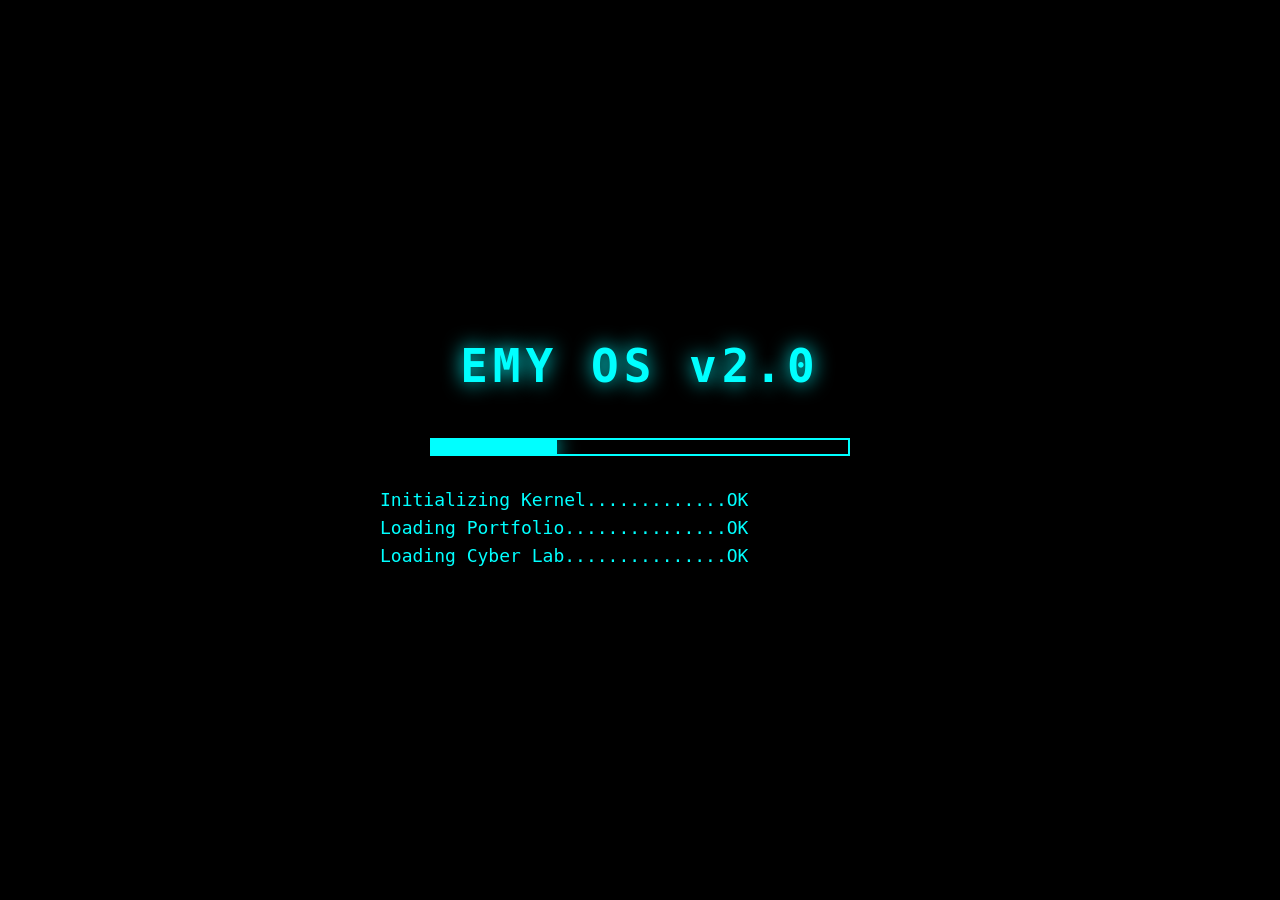
==== commit 76b9b8a8: "Update EMY OS" ====
--- a/index.html
+++ b/index.html
@@ -18,9 +18,549 @@
 
 </head>
 
-<body>
-
-    <canvas id="particles"></canvas>
+
+
+   <body>
+
+<div id="bootScreen">
+
+    <div class="boot-logo">
+        EMY OS v2.0
+    </div>
+
+    <div id="bootProgressContainer">
+
+        <div id="bootProgressBar"></div>
+
+    </div>
+
+    <div id="bootOutput"></div>
+
+</div>
+
+<!-- =========================
+     EMY OS DESKTOP
+========================= -->
+
+<div id="emyDesktop" class="emy-desktop">
+
+    <div class="desktop-title">
+        🖥️ EMY OS v2.0
+    </div>
+
+
+    <div class="desktop-icons">
+
+<div class="desktop-shortcut" ondblclick="openWindow('terminalWindow')">
+
+<div class="shortcut-icon">
+
+💻
+
+</div>
+
+<div class="shortcut-label">
+
+Terminal
+
+</div>
+
+</div>
+
+
+
+<div class="desktop-shortcut" ondblclick="openWindow('dashboardWindow')">
+
+<div class="shortcut-icon">
+
+📊
+
+</div>
+
+<div class="shortcut-label">
+
+Dashboard
+
+</div>
+
+</div>
+
+
+
+<div class="desktop-shortcut" ondblclick="openWindow('aiWindow')">
+
+<div class="shortcut-icon">
+
+🤖
+
+</div>
+
+<div class="shortcut-label">
+
+EMY AI
+
+</div>
+
+</div>
+
+
+
+<div class="desktop-shortcut" ondblclick="openWindow('cyberWindow')">
+
+<div class="shortcut-icon">
+
+🛡
+
+</div>
+
+<div class="shortcut-label">
+
+Cyber Lab
+
+</div>
+
+</div>
+
+<div class="desktop-shortcut" id="explorerShortcut">
+
+<div class="desktop-shortcut" ondblclick="openExplorer()">
+
+<div class="shortcut-icon">
+📁
+</div>
+
+<div class="shortcut-label">
+Explorer
+</div>
+
+</div>
+
+    <!-- =========================
+     START MENU
+========================= -->
+
+<div class="start-header">
+
+<div class="profile-circle">
+
+👤
+
+</div>
+
+<div>
+
+<h3>
+
+EMY OS
+
+</h3>
+
+<p>
+
+Administrator
+
+</p>
+
+</div>
+
+</div>
+
+<div class="start-item" onclick="openWindow('terminalWindow')">
+
+💻 Terminal
+
+</div>
+
+<div class="start-item" onclick="openWindow('dashboardWindow')">
+
+📊 Dashboard
+
+</div>
+
+<div class="start-item" onclick="openWindow('aiWindow')">
+
+🤖 EMY AI
+
+</div>
+
+<div class="start-item" onclick="openWindow('cyberWindow')">
+
+🛡 Cyber Lab
+
+</div>
+
+<hr>
+
+<div class="start-item">
+
+👤 About Me
+
+</div>
+
+<div class="start-item">
+
+📂 Projects
+
+</div>
+
+<div class="start-item">
+
+⚙ Settings
+
+</div>
+
+<div class="start-item">
+
+🔒 Developer Mode
+
+</div>
+
+<hr>
+
+<div class="start-item">
+
+⏻ Shutdown
+
+</div>
+
+</div>
+
+    <div id="taskbar">
+
+<div class="taskbar-left">
+
+<button
+
+class="start-button"
+
+onclick="toggleStartMenu()"
+
+>
+
+🖥 EMY
+
+</button>
+
+<div id="runningApps">
+
+</div>
+
+</div>
+
+<div id="taskClock">
+
+00:00:00
+
+</div>
+
+</div>
+
+
+</div>
+
+<div id="fileViewerWindow" class="os-window">
+
+<div class="window-header drag-handle">
+
+📄 File Viewer
+
+<button onclick="closeWindow('fileViewerWindow')">
+X
+</button>
+
+</div>
+
+
+<div class="window-body">
+
+<div id="fileViewerContent">
+
+</div>
+
+</div>
+
+
+</div>
+
+<!-- TERMINAL WINDOW -->
+
+<div id="terminalWindow" class="os-window">
+
+<div class="window-header drag-handle">
+💻 Terminal
+<button onclick="closeWindow('terminalWindow')">X</button>
+</div>
+
+<div class="window-body">
+
+sudo emy
+
+<br><br>
+
+ACCESS GRANTED 👑
+
+</div>
+
+</div>
+
+
+
+<!-- DASHBOARD WINDOW -->
+
+<div id="dashboardWindow" class="os-window">
+
+<div class="window-header drag-handle">
+📊 Dashboard
+<button onclick="closeWindow('dashboardWindow')">X</button>
+</div>
+
+<div class="window-body">
+
+System Status: ONLINE
+
+<br>
+
+Firewall: ACTIVE
+
+<br>
+
+Network: CONNECTED
+
+</div>
+
+</div>
+
+
+
+<!-- AI WINDOW -->
+
+<div id="aiWindow" class="os-window">
+
+<div class="window-header drag-handle">🤖 EMY AI
+<button onclick="closeWindow('aiWindow')">X</button>
+</div>
+
+<div class="window-body">
+
+Hello Creator 👋
+
+</div>
+
+</div>
+
+
+
+<!-- CYBER WINDOW -->
+
+<div id="cyberWindow" class="os-window">
+
+<div class="window-header drag-handle">🛡️ Cyber Lab
+<button onclick="closeWindow('cyberWindow')">X</button>
+</div>
+
+<div class="window-body">
+
+<h2>🛡 EMY CYBER LAB</h2>
+
+<p class="online">
+<span class="led"></span>
+SYSTEM ONLINE
+</p>
+
+<br>
+
+<b>System Integrity</b>
+
+<div class="security-bar">
+<div class="security-fill" style="width:100%;"></div>
+</div>
+
+<b>Firewall</b>
+
+<div class="security-bar">
+<div class="security-fill" style="width:96%;"></div>
+</div>
+
+<b>Network Protection</b>
+
+<div class="security-bar">
+<div class="security-fill" style="width:88%;"></div>
+</div>
+
+<br>
+
+<div class="creator-controls">
+
+<button onclick="openWindow('passwordWindow')">
+🔑 Password Analyzer
+</button>
+
+<button onclick="openWindow('hashWindow')">
+🔢 Hash Generator
+</button>
+
+<button onclick="openWindow('networkWindow')">
+🌐 Network Scanner
+</button>
+
+<button onclick="openExplorer();loadExplorer('Secret Files')">
+🔒 Secret Files
+</button>
+
+</div>
+
+</div>
+
+</div>
+
+ <div id="explorerWindow" class="os-window">
+
+<div class="window-header drag-handle">
+
+📁 File Explorer
+
+<button onclick="closeWindow('explorerWindow')">
+
+X
+
+</button>
+
+</div>
+
+<div class="window-body">
+
+<div id="explorerList">
+
+</div>
+
+</div>
+
+</div>
+
+<div id="passwordWindow" class="os-window">
+
+<div class="window-header drag-handle">
+🔑 Password Analyzer
+<button onclick="closeWindow('passwordWindow')">X</button>
+</div>
+
+<div class="window-body">
+
+<h3>Password Strength Analyzer</h3>
+
+<input
+id="passwordInput"
+type="password"
+placeholder="Enter password">
+
+<br><br>
+
+<button onclick="analyzePassword()">
+Analyze
+</button>
+
+<br><br>
+
+<div class="security-bar">
+<div id="passwordStrengthBar"
+class="security-fill"
+style="width:0%;">
+</div>
+</div>
+
+<p id="passwordStrengthText">
+Waiting...
+</p>
+
+</div>
+
+</div>
+
+<div id="hashWindow" class="os-window">
+
+<div class="window-header drag-handle">
+🔢 Hash Generator
+<button onclick="closeWindow('hashWindow')">X</button>
+</div>
+
+<div class="window-body">
+
+<h3>Hash Generator</h3>
+
+<input
+id="hashInput"
+placeholder="Type text">
+
+<br><br>
+
+<button onclick="generateHash()">
+Generate
+</button>
+
+<br><br>
+
+<textarea
+id="hashOutput"
+rows="5"
+style="width:100%;background:#111;color:cyan;"></textarea>
+
+</div>
+
+</div>
+
+<div id="networkWindow" class="os-window">
+
+<div class="window-header drag-handle">
+🌐 Network Scanner
+<button onclick="closeWindow('networkWindow')">X</button>
+</div>
+
+<div class="window-body">
+
+<div class="window-body">
+
+<h2>🌐 EMY NETWORK SCANNER</h2>
+
+<p class="online">
+<span class="led"></span>
+SCANNER READY
+</p>
+
+<br>
+
+<div class="security-bar">
+<div id="scanProgress" class="security-fill" style="width:0%;"></div>
+</div>
+
+<br>
+
+<button onclick="startNetworkScan()">
+🚀 Start Scan
+</button>
+
+<br><br>
+
+<div id="scanStatus">
+
+Waiting for scan...
+
+</div>
+
+</div>
+
+<nav>
+...
+</nav>
+
+<section>
+...
+</section>
+
+<footer>
+...
+</footer>
+
+</body>
 
 <!-- ================= NAVBAR ================= -->
 
@@ -33,9 +573,9 @@
     <a href="#albums">Albums</a>
     <a href="#contact">Contact</a>
 
-    <button id="themeButton" onclick="changeTheme()">
-        🌞 Light Mode
-    </button>
+    <button id="themeToggle">
+    🌙
+</button>
 
 </nav>
 
@@ -140,6 +680,7 @@
 
         <input
             id="terminalInput"
+            onkeydown="runTerminal(event)"
             type="text"
             autocomplete="off"
             placeholder="Type a command..."
@@ -178,8 +719,9 @@
 <p>
     Website:
     <span class="online">
-        ONLINE
-    </span>
+<span class="led"></span>
+ONLINE
+</span>
 </p>
 
 <p>
@@ -226,6 +768,29 @@
     </span>
 </p>
 
+<hr>
+
+<p>
+    🕒 Time:
+    <span id="liveClock">
+        --:--:--
+    </span>
+</p>
+
+<p>
+    🎨 Theme:
+    <span id="themeStatus">
+        Dark
+    </span>
+</p>
+
+<p>
+    💻 Version:
+    <span class="root">
+        EmyOS v2.1
+    </span>
+</p>
+
 
         </div>
 
@@ -257,11 +822,22 @@
 
 <div class="command-card">
 
-    <h3>📜 LIVE ACTIVITY</h3>
-
-    <div id="activityLog">
-
-        <p>System started...</p>
+    <h3>
+        📜 LIVE ACTIVITY
+    </h3>
+
+
+  <div id="activityFeed">
+
+    <div class="activity-item system">
+
+        <span class="activity-type">
+            SYSTEM
+        </span>
+
+        <p>
+            System Started...
+        </p>
 
     </div>
 
@@ -428,12 +1004,6 @@
 </div>
 
 
-<audio id="cyberAudio" loop>
-
-<source src="audio/cyber.mp3" type="audio/mp3">
-
-</audio>
-
 
 
 </section>
@@ -673,6 +1243,445 @@
 
 </section>
 
+<!-- =========================
+CYBER LAB
+========================= -->
+
+<section id="cyberLab" class="cyber-lab">
+
+
+<h2>
+🛡 EMY CYBER LAB
+</h2>
+
+
+<p>
+Security experiments, coding tools, and cybersecurity learning.
+</p>
+
+
+
+<div class="cyber-grid">
+
+
+<div class="cyber-card">
+
+    <div class="cyber-card">
+
+<h3>
+🛡 Security Dashboard
+</h3>
+
+
+<div id="securityDashboard">
+
+Loading security systems...
+
+</div>
+
+
+</div>
+
+
+<h3>
+🔐 Password Checker
+</h3>
+
+
+<input 
+id="passwordInput"
+type="password"
+placeholder="Enter password">
+
+
+<button onclick="checkPassword()">
+Analyze
+</button>
+
+
+<p id="passwordResult"></p>
+
+
+</div>
+
+
+
+
+<div class="cyber-card">
+
+
+<h3>
+🔢 Hash Generator
+</h3>
+
+
+<input
+id="hashInput"
+placeholder="Enter text">
+
+
+<button onclick="generateHash()">
+Generate
+</button>
+
+
+<p id="hashResult"></p>
+
+
+</div>
+
+
+
+
+
+<div class="cyber-card">
+
+
+<h3>
+🔒 Encryption Demo
+</h3>
+
+
+<input
+id="encryptInput"
+placeholder="Text to encrypt">
+
+
+<button onclick="encryptText()">
+Encrypt
+</button>
+
+
+<p id="encryptResult"></p>
+
+
+</div>
+
+
+
+</div>
+
+<div class="cyber-card">
+
+<h3>
+🛰 Network Scanner
+</h3>
+
+
+<p>
+Educational security scan simulation.
+</p>
+
+
+<button onclick="runCyberScan()">
+Start Scan
+</button>
+
+
+<div id="scanResult">
+
+Waiting...
+
+</div>
+
+
+</div>
+
+<div class="cyber-card">
+
+<h3>
+🛡 Security Status
+</h3>
+
+
+<p>
+Password Security
+</p>
+
+<div class="security-bar">
+    <div class="security-fill password-fill">
+    </div>
+</div>
+
+
+
+<p>
+Encryption System
+</p>
+
+<div class="security-bar">
+    <div class="security-fill encryption-fill">
+    </div>
+</div>
+
+
+
+<p>
+Network Protection
+</p>
+
+<div class="security-bar">
+    <div class="security-fill network-fill">
+    </div>
+</div>
+
+
+
+<h3 id="securityScore">
+Overall Score: 82%
+</h3>
+
+
+</div>
+
+
+
+</section>
+
+<!-- =========================
+     EMY LIVE HACKER DASHBOARD
+========================= -->
+
+<section id="hackerDashboard" class="card">
+
+<h2>🖥️ EMY SYSTEM DASHBOARD</h2>
+
+<p>
+Live cybersecurity monitoring interface.
+</p>
+
+
+<div class="dashboard-grid">
+
+
+<div class="system-box">
+
+<h3>🖥️ System Status</h3>
+
+<p>
+Status:
+<span class="online">
+● ONLINE
+</span>
+</p>
+
+<p>
+Firewall:
+<span class="online">
+<span class="led"></span>
+ACTIVE
+</span>
+</p>
+
+<p>
+Encryption:
+<span class="online">
+<span class="led"></span>
+ENABLED
+</span>
+</p>
+
+</div>
+
+
+
+<div class="system-box">
+
+<h3>⚡ Performance</h3>
+
+<p>
+CPU Usage
+</p>
+
+<div class="status-bar">
+
+<div id="cpuBar"></div>
+
+</div>
+
+<span id="cpuValue">0%</span>
+
+
+<p>
+RAM Usage
+</p>
+
+<div class="status-bar">
+
+<div id="ramBar"></div>
+
+</div>
+
+<span id="ramValue">0%</span>
+
+
+</div>
+
+
+
+
+<div class="system-box">
+
+<h3>🌐 Network</h3>
+
+
+<p>
+Network:
+<span class="online">
+CONNECTED
+</span>
+</p>
+
+
+<p>
+Traffic:
+<span id="networkTraffic">
+0 KB/s
+</span>
+</p>
+
+
+<p>
+Packets:
+<span id="packetCount">
+0
+</span>
+</p>
+
+
+</div>
+
+
+
+
+<div class="system-box">
+
+<h3>👁 Visitor Intelligence</h3>
+
+
+<p>
+Visitors:
+<span id="dashVisitors">
+0
+</span>
+</p>
+
+
+<p>
+Session Time:
+<span id="sessionTime">
+00:00:00
+</span>
+</p>
+
+
+</div>
+
+
+</div>
+
+
+</section>
+
+<!-- =====================================
+     LIVE CYBER ATTACK MAP
+====================================== -->
+
+<section id="attackMap" class="card">
+
+<h2>🌍 LIVE CYBER ATTACK MAP</h2>
+
+<p>
+Real-time simulated global cyber activity.
+</p>
+
+<div class="attack-container">
+
+<div class="attack-world">
+
+🌍
+
+<div class="attack-dot usa"></div>
+<div class="attack-dot uk"></div>
+<div class="attack-dot france"></div>
+<div class="attack-dot germany"></div>
+<div class="attack-dot nigeria"></div>
+<div class="attack-dot china"></div>
+<div class="attack-dot japan"></div>
+<div class="attack-dot brazil"></div>
+
+</div>
+
+<div class="attack-feed">
+
+<h3>⚠ Live Attack Feed</h3>
+
+<div id="attackLog">
+
+<p>Waiting for incoming traffic...</p>
+
+</div>
+
+</div>
+
+</div>
+
+</section>
+
+<!-- =====================================
+     EMY AI ASSISTANT
+====================================== -->
+
+<section id="emyAI" class="card">
+
+<h2>🤖 EMY AI ASSISTANT</h2>
+
+<p>
+Ask me about Emy, the website, projects or cybersecurity.
+</p>
+
+<div class="ai-container">
+
+<div id="aiConversation" class="ai-conversation">
+
+<div class="ai-message">
+
+👋 Hello.
+
+I'm <strong>EMY AI</strong>.
+
+Type <strong>help</strong> to see what I can do.
+
+</div>
+
+</div>
+
+<div class="ai-input-row">
+
+<input
+
+id="aiInput"
+
+type="text"
+
+placeholder="Ask EMY AI..."
+
+onkeydown="runAI(event)"
+
+>
+
+<button onclick="runAI()">
+
+Send
+
+</button>
+
+</div>
+
+</div>
+
+</section>
+
 <!-- ================= ARTISTS ================= -->
 
 <section id="artists" class="card">
@@ -843,8 +1852,107 @@
 
 </footer>
 
+<script src="js/utils.js"></script>
+
+<script src="js/achievements.js"></script>
+
+<script src="js/developer.js"></script>
+
+<script src="js/dashboard.js"></script>
+
+<script src="js/attackMap.js"></script>
+
+<script src="js/ai.js"></script>
+
+<script src="js/explorer.js"></script>
+
 <script src="js/script.js"></script>
 
-</body>
-
-</html>+<!-- =====================================
+     DEVELOPER MODE
+====================================== -->
+
+<div id="developerPanel">
+
+<h2>👑 DEVELOPER MODE</h2>
+
+<p>
+
+Welcome, Developer.
+
+</p>
+
+<div class="developer-grid">
+
+<div class="developer-card">
+
+<h3>Website Version</h3>
+
+<p>
+
+EMY OS v2.0
+
+</p>
+
+</div>
+
+<div class="developer-card">
+
+<h3>Build Status</h3>
+
+<p id="buildStatus">
+
+Stable
+
+</p>
+
+</div>
+
+<div class="developer-card">
+
+<h3>Projects</h3>
+
+<p>
+
+4 Active
+
+</p>
+
+</div>
+
+<div class="developer-card">
+
+<h3>Security</h3>
+
+<p>
+
+Maximum
+
+</p>
+
+</div>
+
+</div>
+
+</div>
+
+<!-- =====================================
+     ACHIEVEMENT POPUP
+====================================== -->
+
+<div id="achievementPopup">
+
+<div class="achievement-icon">
+
+🏆
+
+</div>
+
+<div class="achievement-text">
+
+<h3 id="achievementTitle">
+
+Achievement Unlocked
+
+</h3>
+
--- a/css/style.css
+++ b/css/style.css
@@ -809,21 +809,31 @@
    SCROLL ANIMATIONS
 ====================== */
 
-.hidden{
-
-    opacity:0;
-
-    transform:translateY(60px);
-
-    transition:all .8s ease;
-
-}
-
-.show{
-
-    opacity:1;
-
-    transform:translateY(0);
+@keyframes startFade{
+
+from{
+
+opacity:0;
+
+transform:
+
+translateY(25px)
+
+scale(.92);
+
+}
+
+to{
+
+opacity:1;
+
+transform:
+
+translateY(0)
+
+scale(1);
+
+}
 
 }
 
@@ -1931,4 +1941,1622 @@
 
     }
 
+}
+
+
+
+
+/* =================================
+   EMY CYBER LAB
+================================= */
+
+
+.cyber-lab{
+
+    margin:80px auto;
+
+    width:85%;
+
+    padding:40px;
+
+    border:2px solid cyan;
+
+    border-radius:20px;
+
+    background:#050505;
+
+    box-shadow:
+    0 0 25px cyan;
+
+}
+
+
+
+.cyber-lab h2{
+
+    color:cyan;
+
+    font-size:35px;
+
+}
+
+
+
+.cyber-grid{
+
+    display:grid;
+
+    grid-template-columns:
+    repeat(auto-fit,minmax(250px,1fr));
+
+    gap:25px;
+
+    margin-top:30px;
+
+}
+
+
+
+
+.cyber-card{
+
+    border:1px solid cyan;
+
+    padding:25px;
+
+    border-radius:15px;
+
+    background:#000;
+
+    box-shadow:
+    0 0 15px rgba(0,255,255,0.5);
+
+}
+
+
+
+.cyber-card h3{
+
+    color:white;
+
+}
+
+
+
+.cyber-card input{
+
+    width:90%;
+
+    padding:12px;
+
+    background:#111;
+
+    color:white;
+
+    border:1px solid cyan;
+
+    border-radius:8px;
+
+    margin:10px 0;
+
+}
+
+
+
+.cyber-card button{
+
+
+    padding:10px 20px;
+
+    background:black;
+
+    color:cyan;
+
+    border:1px solid cyan;
+
+    border-radius:8px;
+
+    cursor:pointer;
+
+
+}
+
+
+
+.cyber-card button:hover{
+
+    background:cyan;
+
+    color:black;
+
+}
+
+
+
+.cyber-card p{
+
+    color:#00ff88;
+
+    word-break:break-all;
+
+}
+
+/* ===============================
+ SECURITY DASHBOARD
+================================ */
+
+.security-bar{
+
+    width:100%;
+    height:18px;
+    background:#111;
+    border:1px solid cyan;
+    border-radius:10px;
+    overflow:hidden;
+    margin:12px 0 20px;
+
+}
+
+
+.security-fill{
+
+    height:100%;
+    background:cyan;
+    box-shadow:0 0 15px cyan;
+
+}
+
+
+
+.password-fill{
+
+    width:80%;
+
+}
+
+
+.encryption-fill{
+
+    width:90%;
+
+}
+
+
+.network-fill{
+
+    width:70%;
+
+}
+
+/* FORCE CYBER SECURITY COLORS */
+
+.security-fill{
+
+    height:100%;
+
+    display:block;
+
+    background:linear-gradient(
+        90deg,
+        cyan,
+        #00ff88,
+        cyan
+    );
+
+    background-size:200% 100%;
+
+    animation:scanGlow 1.5s linear infinite;
+
+    box-shadow:
+    0 0 20px cyan;
+
+    border-radius:10px;
+
+}
+
+
+@keyframes scanGlow{
+
+0%{
+
+background-position:0%;
+
+}
+
+
+100%{
+
+background-position:200%;
+
+}
+
+}
+
+
+.cyber-card .password-fill{
+
+    width:80% !important;
+
+}
+
+
+.cyber-card .encryption-fill{
+
+    width:90% !important;
+
+}
+
+
+.cyber-card .network-fill{
+
+    width:70% !important;
+
+}
+
+.password-fill,
+.encryption-fill,
+.network-fill {
+
+    background-color: cyan !important;
+    height: 100% !important;
+    display: block !important;
+    opacity: 1 !important;
+    visibility: visible !important;
+    box-shadow: 0 0 20px cyan !important;
+
+}
+
+/* CYBER LAB SECURITY BARS FIX */
+
+.security-bar{
+    width:100%;
+    height:15px;
+    background:#111;
+    border:1px solid cyan;
+    border-radius:10px;
+    overflow:hidden;
+}
+
+
+.security-fill{
+    height:100%;
+    display:block;
+    background:cyan !important;
+    box-shadow:0 0 15px cyan !important;
+    border-radius:10px;
+}
+
+
+.password-fill{
+    width:80%;
+}
+
+
+.encryption-fill{
+    width:90%;
+}
+
+
+.network-fill{
+    width:70%;
+}
+
+/* =====================================
+   EMY OS BOOT
+===================================== */
+
+#bootScreen{
+
+position:fixed;
+
+top:0;
+left:0;
+
+width:100%;
+height:100%;
+
+background:#000;
+
+display:flex;
+
+flex-direction:column;
+
+justify-content:center;
+
+align-items:center;
+
+z-index:99999;
+
+font-family:Consolas,monospace;
+
+color:#00ffff;
+
+}
+
+
+.boot-logo{
+
+font-size:46px;
+
+font-weight:bold;
+
+letter-spacing:5px;
+
+text-shadow:0 0 20px cyan;
+
+margin-bottom:35px;
+
+}
+
+
+#bootProgressContainer{
+
+width:420px;
+
+height:18px;
+
+border:2px solid cyan;
+
+margin-bottom:30px;
+
+overflow:hidden;
+
+}
+
+
+#bootProgressBar{
+
+width:0%;
+
+height:100%;
+
+background:cyan;
+
+box-shadow:0 0 20px cyan;
+
+transition:width .25s linear;
+
+}
+
+
+#bootOutput{
+
+width:520px;
+
+max-width:90%;
+
+line-height:28px;
+
+font-size:18px;
+
+}
+
+/* =====================================
+   EMY LIVE HACKER DASHBOARD
+===================================== */
+
+
+#hackerDashboard{
+
+margin:80px auto;
+
+position:relative;
+
+overflow:hidden;
+
+}
+
+#hackerDashboard::before{
+
+content:"";
+
+position:absolute;
+
+top:-120%;
+
+left:0;
+
+width:100%;
+
+height:220%;
+
+background:linear-gradient(
+
+to bottom,
+
+transparent 0%,
+
+transparent 45%,
+
+rgba(0,255,255,.05) 48%,
+
+rgba(0,255,255,.35) 50%,
+
+rgba(0,255,255,.05) 52%,
+
+transparent 55%,
+
+transparent 100%
+
+);
+
+pointer-events:none;
+
+animation:dashboardScan 6s linear infinite;
+
+z-index:2;
+
+}
+
+
+
+.dashboard-grid{
+
+display:grid;
+
+grid-template-columns:repeat(auto-fit,minmax(250px,1fr));
+
+gap:25px;
+
+margin-top:30px;
+
+}
+
+
+
+.system-box{
+
+background:rgba(0,255,255,0.05);
+
+border:1px solid cyan;
+
+border-radius:15px;
+
+padding:25px;
+
+box-shadow:
+
+0 0 15px rgba(0,255,255,0.3);
+
+transition:.3s;
+
+}
+
+
+
+.system-box:hover{
+
+transform:translateY(-8px);
+
+box-shadow:
+
+0 0 30px cyan;
+
+}
+
+
+
+.system-box h3{
+
+color:cyan;
+
+margin-bottom:20px;
+
+}
+
+
+
+.online{
+
+color:#00ff66;
+
+font-weight:bold;
+
+text-shadow:
+
+0 0 10px #00ff66;
+
+}
+
+
+
+.status-bar{
+
+width:100%;
+
+height:15px;
+
+border:1px solid cyan;
+
+border-radius:20px;
+
+overflow:hidden;
+
+margin-bottom:20px;
+
+}
+
+
+
+.status-bar div{
+
+height:100%;
+
+width:0%;
+
+background:cyan;
+
+box-shadow:
+
+0 0 15px cyan;
+
+transition:
+
+width .8s ease;
+
+}
+
+
+
+#networkTraffic,
+#packetCount,
+#dashVisitors,
+#sessionTime{
+
+color:yellow;
+
+font-weight:bold;
+
+}
+
+
+
+#hackerDashboard h2{
+
+color:cyan;
+
+font-size:32px;
+
+text-shadow:
+
+0 0 15px cyan;
+
+}
+
+@keyframes dashboardScan{
+
+0%{
+
+transform:translateY(-100%);
+
+}
+
+100%{
+
+transform:translateY(100%);
+
+}
+
+}
+
+#hackerDashboard>*{
+
+position:relative;
+
+z-index:5;
+
+}
+
+/* =====================================
+   LIVE STATUS LED
+===================================== */
+
+.online{
+
+display:flex;
+
+align-items:center;
+
+gap:10px;
+
+color:#00ff66;
+
+font-weight:bold;
+
+text-shadow:0 0 8px #00ff66;
+
+}
+
+.led{
+
+width:12px;
+
+height:12px;
+
+border-radius:50%;
+
+background:#00ff66;
+
+box-shadow:
+0 0 6px #00ff66,
+0 0 12px #00ff66,
+0 0 20px #00ff66;
+
+animation:ledPulse 1.5s infinite;
+
+}
+
+@keyframes ledPulse{
+
+0%{
+
+transform:scale(.9);
+
+opacity:.6;
+
+}
+
+50%{
+
+transform:scale(1.3);
+
+opacity:1;
+
+}
+
+100%{
+
+transform:scale(.9);
+
+opacity:.6;
+
+}
+
+}
+
+/* =====================================
+   LIVE ATTACK MAP
+===================================== */
+
+#attackMap{
+
+margin:80px auto;
+
+}
+
+.attack-container{
+
+display:grid;
+
+grid-template-columns:2fr 1fr;
+
+gap:30px;
+
+margin-top:30px;
+
+}
+
+.attack-world{
+
+position:relative;
+
+height:420px;
+
+border:1px solid cyan;
+
+border-radius:20px;
+
+background:
+radial-gradient(circle at center,#06243b,#01060b);
+
+display:flex;
+
+justify-content:center;
+
+align-items:center;
+
+font-size:180px;
+
+overflow:hidden;
+
+}
+
+.attack-dot{
+
+position:absolute;
+
+width:12px;
+
+height:12px;
+
+border-radius:50%;
+
+background:#00ff66;
+
+box-shadow:
+
+0 0 10px #00ff66;
+
+animation:pulseDot 2s infinite;
+
+}
+
+.usa{top:120px;left:150px;}
+.uk{top:90px;left:340px;}
+.france{top:130px;left:360px;}
+.germany{top:120px;left:390px;}
+.nigeria{top:240px;left:360px;}
+.china{top:120px;right:160px;}
+.japan{top:120px;right:90px;}
+.brazil{bottom:90px;left:220px;}
+
+.attack-feed{
+
+border:1px solid cyan;
+
+border-radius:20px;
+
+padding:20px;
+
+background:rgba(0,255,255,.05);
+
+height:420px;
+
+overflow:auto;
+
+}
+
+#attackLog p{
+
+margin:12px 0;
+
+color:#00ff66;
+
+font-family:monospace;
+
+}
+
+@keyframes pulseDot{
+
+0%{
+
+transform:scale(.8);
+
+opacity:.5;
+
+}
+
+50%{
+
+transform:scale(1.5);
+
+opacity:1;
+
+}
+
+100%{
+
+transform:scale(.8);
+
+opacity:.5;
+
+}
+
+}
+
+/* =====================================
+   EMY AI
+===================================== */
+
+.ai-container{
+
+margin-top:30px;
+
+}
+
+.ai-conversation{
+
+height:320px;
+
+overflow-y:auto;
+
+border:1px solid cyan;
+
+border-radius:15px;
+
+padding:20px;
+
+background:#06131d;
+
+margin-bottom:20px;
+
+}
+
+.ai-message{
+
+margin-bottom:15px;
+
+padding:12px;
+
+border-left:3px solid cyan;
+
+background:rgba(0,255,255,.08);
+
+font-family:monospace;
+
+line-height:1.6;
+
+}
+
+.user-message{
+
+border-left:3px solid yellow;
+
+background:rgba(255,255,0,.08);
+
+}
+
+.ai-input-row{
+
+display:flex;
+
+gap:12px;
+
+}
+
+.ai-input-row input{
+
+flex:1;
+
+padding:12px;
+
+border:1px solid cyan;
+
+background:#111;
+
+color:white;
+
+border-radius:10px;
+
+}
+
+.ai-input-row button{
+
+padding:12px 24px;
+
+background:cyan;
+
+border:none;
+
+border-radius:10px;
+
+font-weight:bold;
+
+cursor:pointer;
+
+}
+
+.ai-input-row button:hover{
+
+transform:scale(1.05);
+
+}
+
+/* =====================================
+   DEVELOPER MODE
+===================================== */
+
+#developerPanel{
+
+display:none;
+
+margin:80px auto;
+
+padding:30px;
+
+border:2px solid gold;
+
+border-radius:20px;
+
+background:#111;
+
+box-shadow:
+
+0 0 25px gold;
+
+}
+
+#developerPanel h2{
+
+color:gold;
+
+text-align:center;
+
+margin-bottom:25px;
+
+}
+
+.developer-grid{
+
+display:grid;
+
+grid-template-columns:repeat(auto-fit,minmax(220px,1fr));
+
+gap:20px;
+
+}
+
+.developer-card{
+
+background:#1a1a1a;
+
+border:1px solid gold;
+
+border-radius:12px;
+
+padding:20px;
+
+text-align:center;
+
+transition:.3s;
+
+}
+
+.developer-card:hover{
+
+transform:translateY(-5px);
+
+box-shadow:
+
+0 0 15px gold;
+
+}
+
+/* =====================================
+   ACHIEVEMENT SYSTEM
+===================================== */
+
+#achievementPopup{
+
+position:fixed;
+
+bottom:30px;
+
+right:-420px;
+
+width:340px;
+
+padding:18px;
+
+background:#111;
+
+border:2px solid gold;
+
+border-radius:15px;
+
+display:flex;
+
+align-items:center;
+
+gap:18px;
+
+box-shadow:
+
+0 0 25px gold;
+
+transition:right .6s ease;
+
+z-index:99999;
+
+}
+
+#achievementPopup.show{
+
+right:25px;
+
+}
+
+.achievement-icon{
+
+font-size:42px;
+
+}
+
+.achievement-text h3{
+
+margin:0;
+
+color:gold;
+
+}
+
+.achievement-text p{
+
+margin-top:6px;
+
+color:white;
+
+}
+
+/* =========================
+   EMY OS DESKTOP
+========================= */
+
+
+.emy-desktop{
+
+display:none;
+animation:desktopFade 1s ease;
+
+position:relative;
+
+height:600px;
+
+background:
+
+radial-gradient(circle,#111,#000);
+
+
+border:1px solid rgba(255,255,255,.2);
+
+}
+
+@keyframes desktopFade{
+
+from{
+
+opacity:0;
+transform:scale(.95);
+
+}
+
+to{
+
+opacity:1;
+transform:scale(1);
+
+}
+
+}
+
+
+
+.desktop-title{
+
+padding:20px;
+
+font-size:28px;
+
+font-weight:bold;
+
+}
+
+
+
+.desktop-icons{
+
+display:flex;
+flex-wrap:wrap;
+gap:30px;
+padding:40px;
+
+}
+
+
+
+.desktop-icons{
+
+display:flex;
+
+flex-direction:row;
+
+flex-wrap:wrap;
+
+gap:30px;
+
+padding:35px;
+
+width:auto;
+
+}
+
+
+
+.desktop-shortcut{
+
+width:95px;
+
+text-align:center;
+
+cursor:pointer;
+
+padding:10px;
+
+border-radius:10px;
+
+transition:.25s;
+
+}
+
+
+
+.desktop-shortcut:hover{
+
+background:rgba(255,255,255,.08);
+
+}
+
+
+
+.shortcut-icon{
+
+font-size:54px;
+
+}
+
+
+
+.shortcut-label{
+
+margin-top:8px;
+
+font-size:14px;
+
+color:white;
+
+
+}
+
+
+
+/* =====================================
+   EMY TASKBAR
+===================================== */
+
+#taskbar{
+
+position:absolute;
+
+left:0;
+
+right:0;
+
+bottom:0;
+
+height:58px;
+
+background:#0a0a0a;
+
+border-top:2px solid gold;
+
+display:flex;
+
+justify-content:space-between;
+
+align-items:center;
+
+padding:0 20px;
+
+box-shadow:0 -5px 20px rgba(255,215,0,.3);
+
+}
+
+.taskbar-left{
+
+display:flex;
+
+align-items:center;
+
+gap:15px;
+
+}
+
+.start-button{
+
+background:black;
+
+color:gold;
+
+border:2px solid gold;
+
+padding:8px 18px;
+
+border-radius:8px;
+
+cursor:pointer;
+
+font-weight:bold;
+
+}
+
+.start-button:hover{
+
+background:gold;
+
+color:black;
+
+}
+
+.running-app{
+
+background:#1b1b1b;
+
+color:white;
+
+padding:6px 12px;
+
+border-radius:8px;
+
+border:1px solid gold;
+
+font-size:13px;
+
+}
+
+#taskClock{
+
+font-family:monospace;
+
+font-size:18px;
+
+color:#00ff99;
+
+}
+
+/* =====================================
+   START MENU
+===================================== */
+
+#startMenu{
+
+position:absolute;
+
+bottom:65px;
+
+left:20px;
+
+width:260px;
+
+background:#111;
+
+border:2px solid gold;
+
+border-radius:15px;
+
+box-shadow:0 0 25px gold;
+
+display:none;
+
+overflow:hidden;
+
+animation:startFade .25s ease;
+
+z-index:999999;
+
+}
+
+.start-header{
+
+padding:18px;
+
+background:#1b1b1b;
+
+font-size:22px;
+
+font-weight:bold;
+
+color:gold;
+
+}
+
+.start-item{
+
+padding:14px 18px;
+
+cursor:pointer;
+
+transition:.25s;
+
+}
+
+.start-item:hover{
+
+background:gold;
+
+color:black;
+
+padding-left:30px;
+
+}
+
+@keyframes startFade{
+
+from{
+
+opacity:0;
+
+transform:translateY(15px);
+
+}
+
+to{
+
+opacity:1;
+
+transform:translateY(0);
+
+}
+
+}
+
+.start-header{
+
+display:flex;
+
+align-items:center;
+
+gap:15px;
+
+padding:20px;
+
+background:#181818;
+
+}
+
+
+
+.profile-circle{
+
+width:55px;
+
+height:55px;
+
+border-radius:50%;
+
+background:gold;
+
+display:flex;
+
+align-items:center;
+
+justify-content:center;
+
+font-size:28px;
+
+color:black;
+
+}
+
+
+
+.start-header h3{
+
+margin:0;
+
+color:gold;
+
+}
+
+
+
+.start-header p{
+
+margin:2px 0 0;
+
+font-size:13px;
+
+color:#aaa;
+
+}
+
+.desktop-shortcut.selected{
+
+background:
+
+rgba(0,255,255,.15);
+
+outline:
+
+1px solid cyan;
+
+}
+
+/* =======================================
+   FILE EXPLORER
+======================================= */
+
+.explorer-item{
+
+display:flex;
+
+gap:15px;
+
+padding:12px;
+
+cursor:pointer;
+
+border-radius:8px;
+
+transition:.2s;
+
+}
+
+.explorer-item:hover{
+
+background:rgba(255,215,0,.15);
+
+padding-left:22px;
+
+}
+
+/* ================================
+   EMY OS WINDOWS
+================================ */
+
+.os-window{
+
+position:absolute;
+
+width:420px;
+
+min-height:300px;
+
+background:#111;
+
+border:2px solid cyan;
+
+border-radius:10px;
+
+box-shadow:0 0 20px cyan;
+
+display:none;
+
+z-index:1000;
+
+overflow:hidden;
+
+}
+
+
+.window-header{
+
+height:40px;
+
+background:#050505;
+
+color:white;
+
+display:flex;
+
+align-items:center;
+
+justify-content:space-between;
+
+padding:0 15px;
+
+font-weight:bold;
+
+cursor:move;
+
+}
+
+
+.window-header button{
+
+background:black;
+
+color:white;
+
+border:1px solid cyan;
+
+border-radius:5px;
+
+padding:5px 10px;
+
+cursor:pointer;
+
+}
+
+
+.window-body{
+
+padding:20px;
+
+color:white;
+
+min-height:250px;
+
+}
+
+
+.window-header{
+
+background:cyan;
+
+color:black;
+
+padding:8px;
+
+font-weight:bold;
+
+display:flex;
+
+justify-content:space-between;
+
+cursor:move;
+
+}
+
+
+.window-body{
+
+padding:15px;
+
+}
+
+
+.explorer-item{
+
+padding:10px;
+
+cursor:pointer;
+
+}
+
+
+.explorer-item:hover{
+
+background:cyan;
+
+color:black;
+
+}
+
+.scan-result{
+
+margin-top:20px;
+
+padding:20px;
+
+border:1px solid cyan;
+
+border-radius:15px;
+
+background:rgba(0,255,255,.05);
+
+box-shadow:
+
+0 0 20px rgba(0,255,255,.3);
+
+}
+
+
+.scan-result h3{
+
+color:#00ff88;
+
+text-shadow:
+
+0 0 10px #00ff88;
+
+}
+
+
+.scan-result hr{
+
+border:none;
+
+border-top:1px solid cyan;
+
+margin:15px 0;
+
+}
+
+
+.scan-result li{
+
+margin:8px 0;
+
+color:white;
+
 }
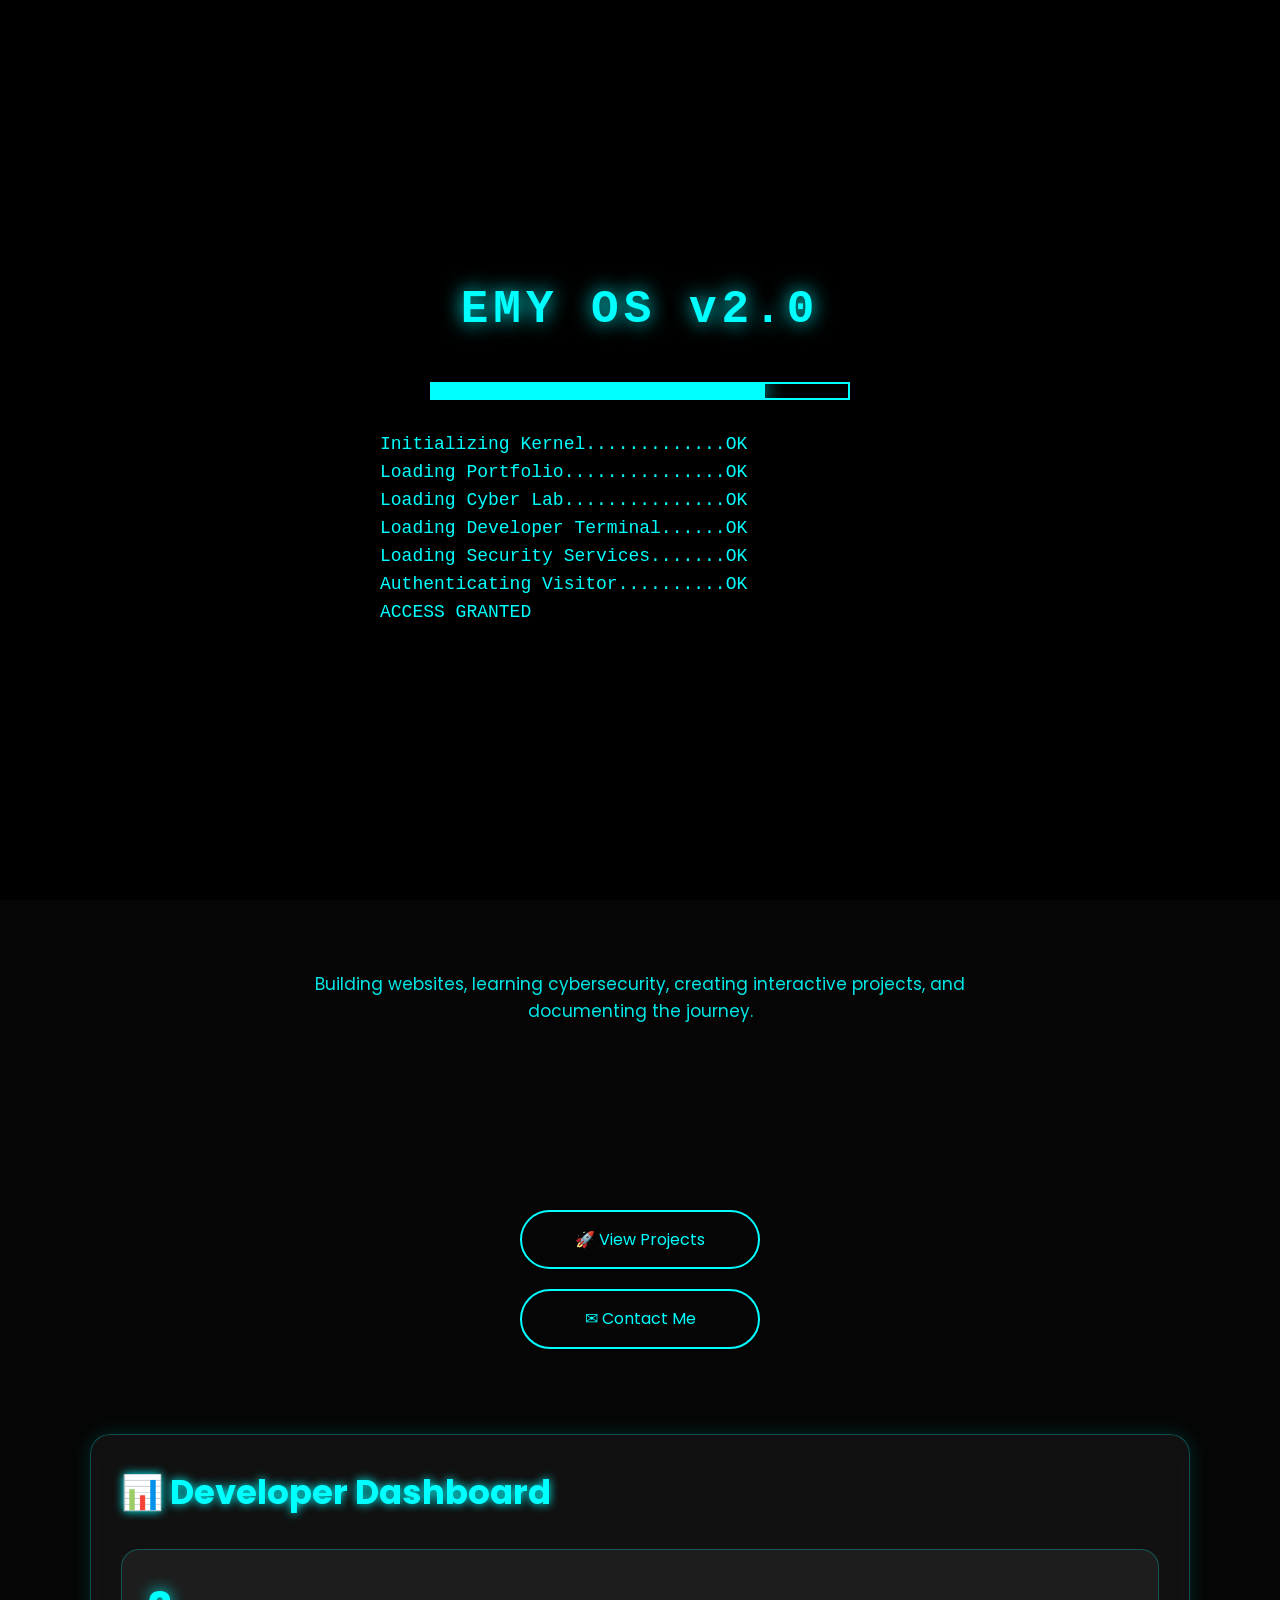
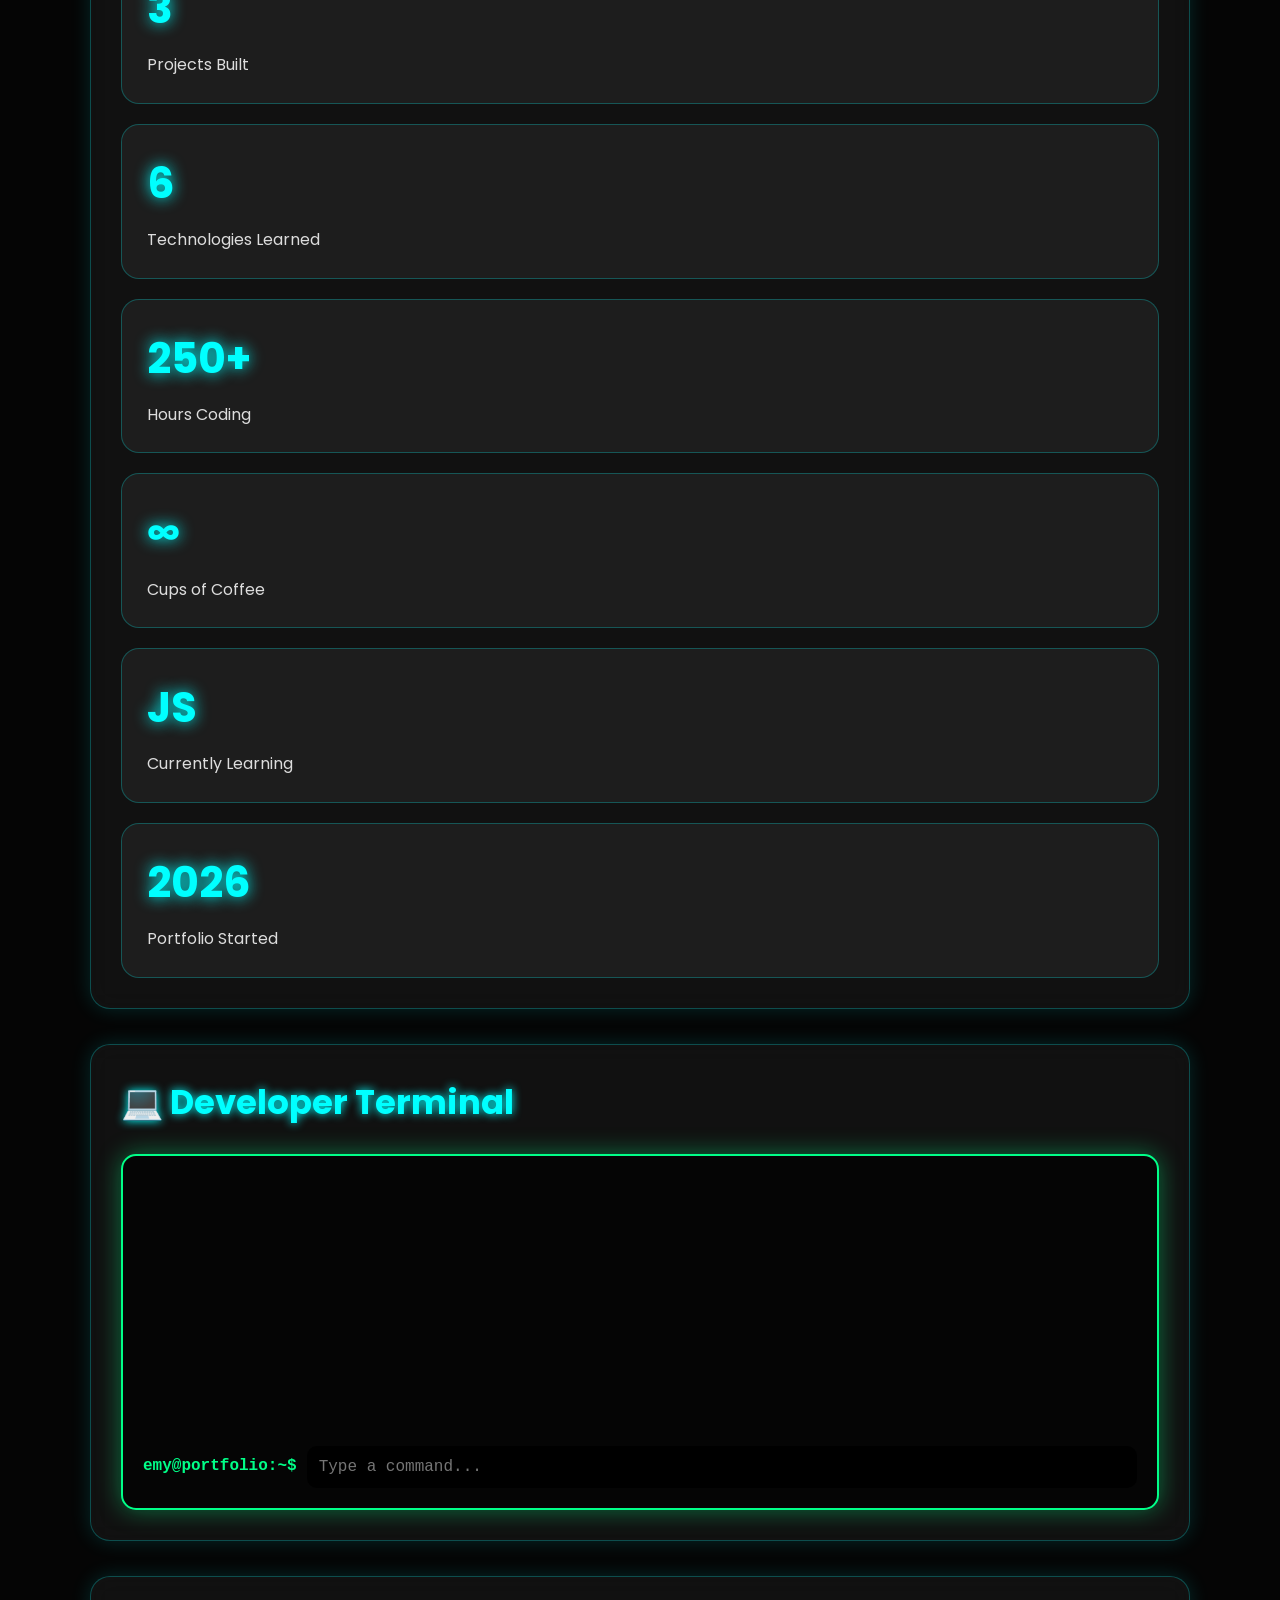
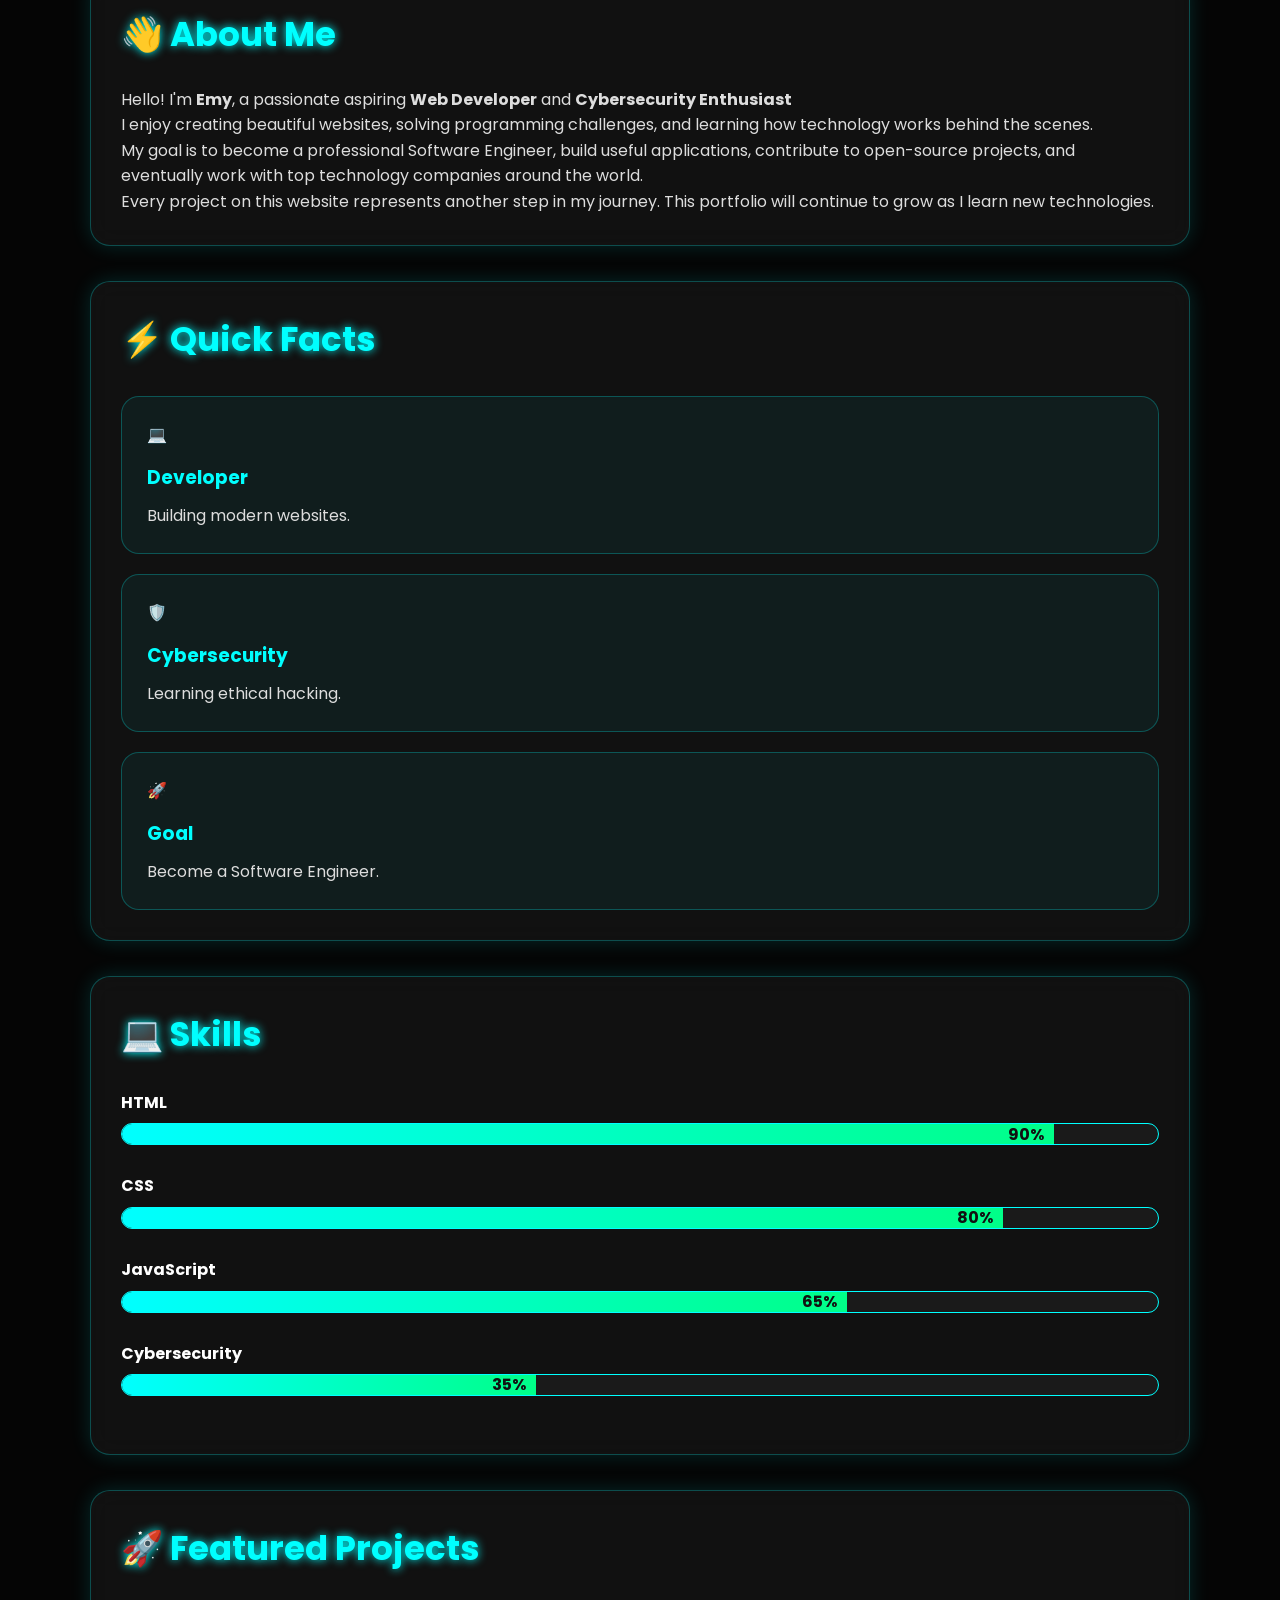
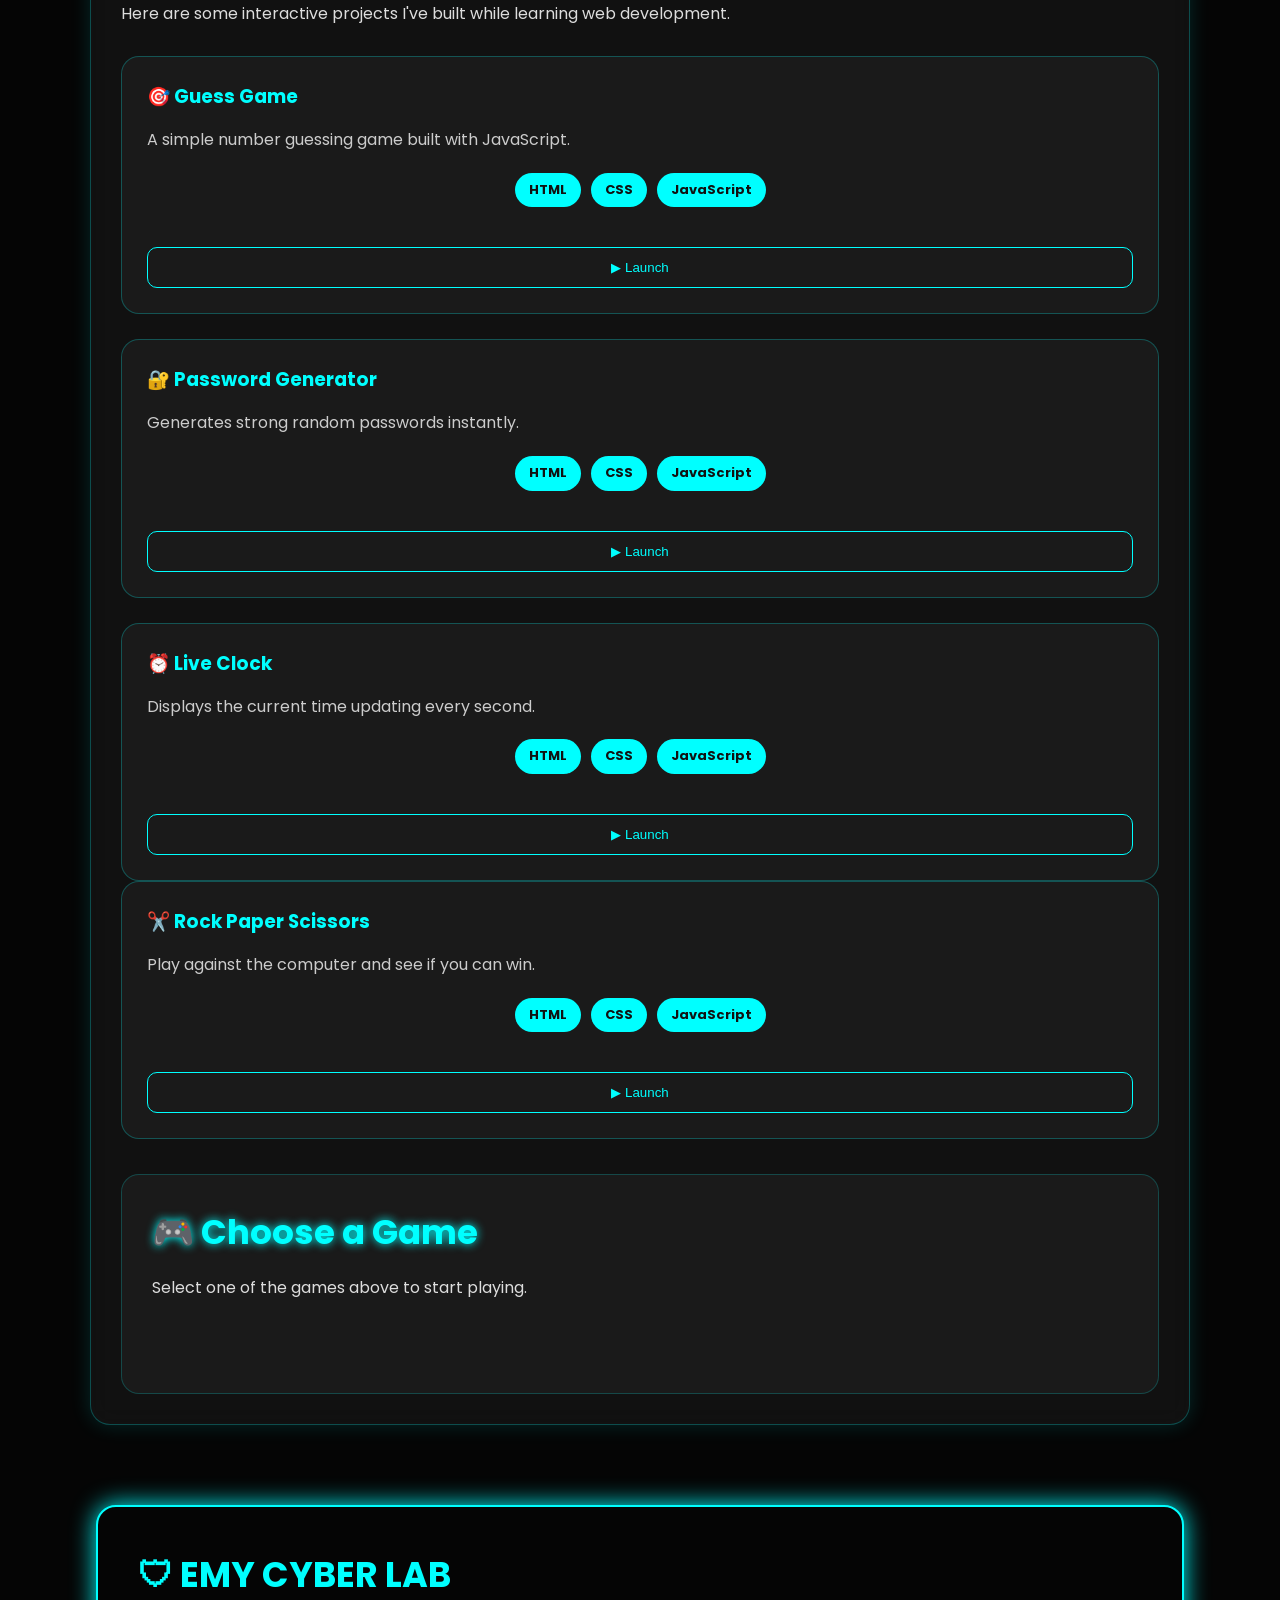
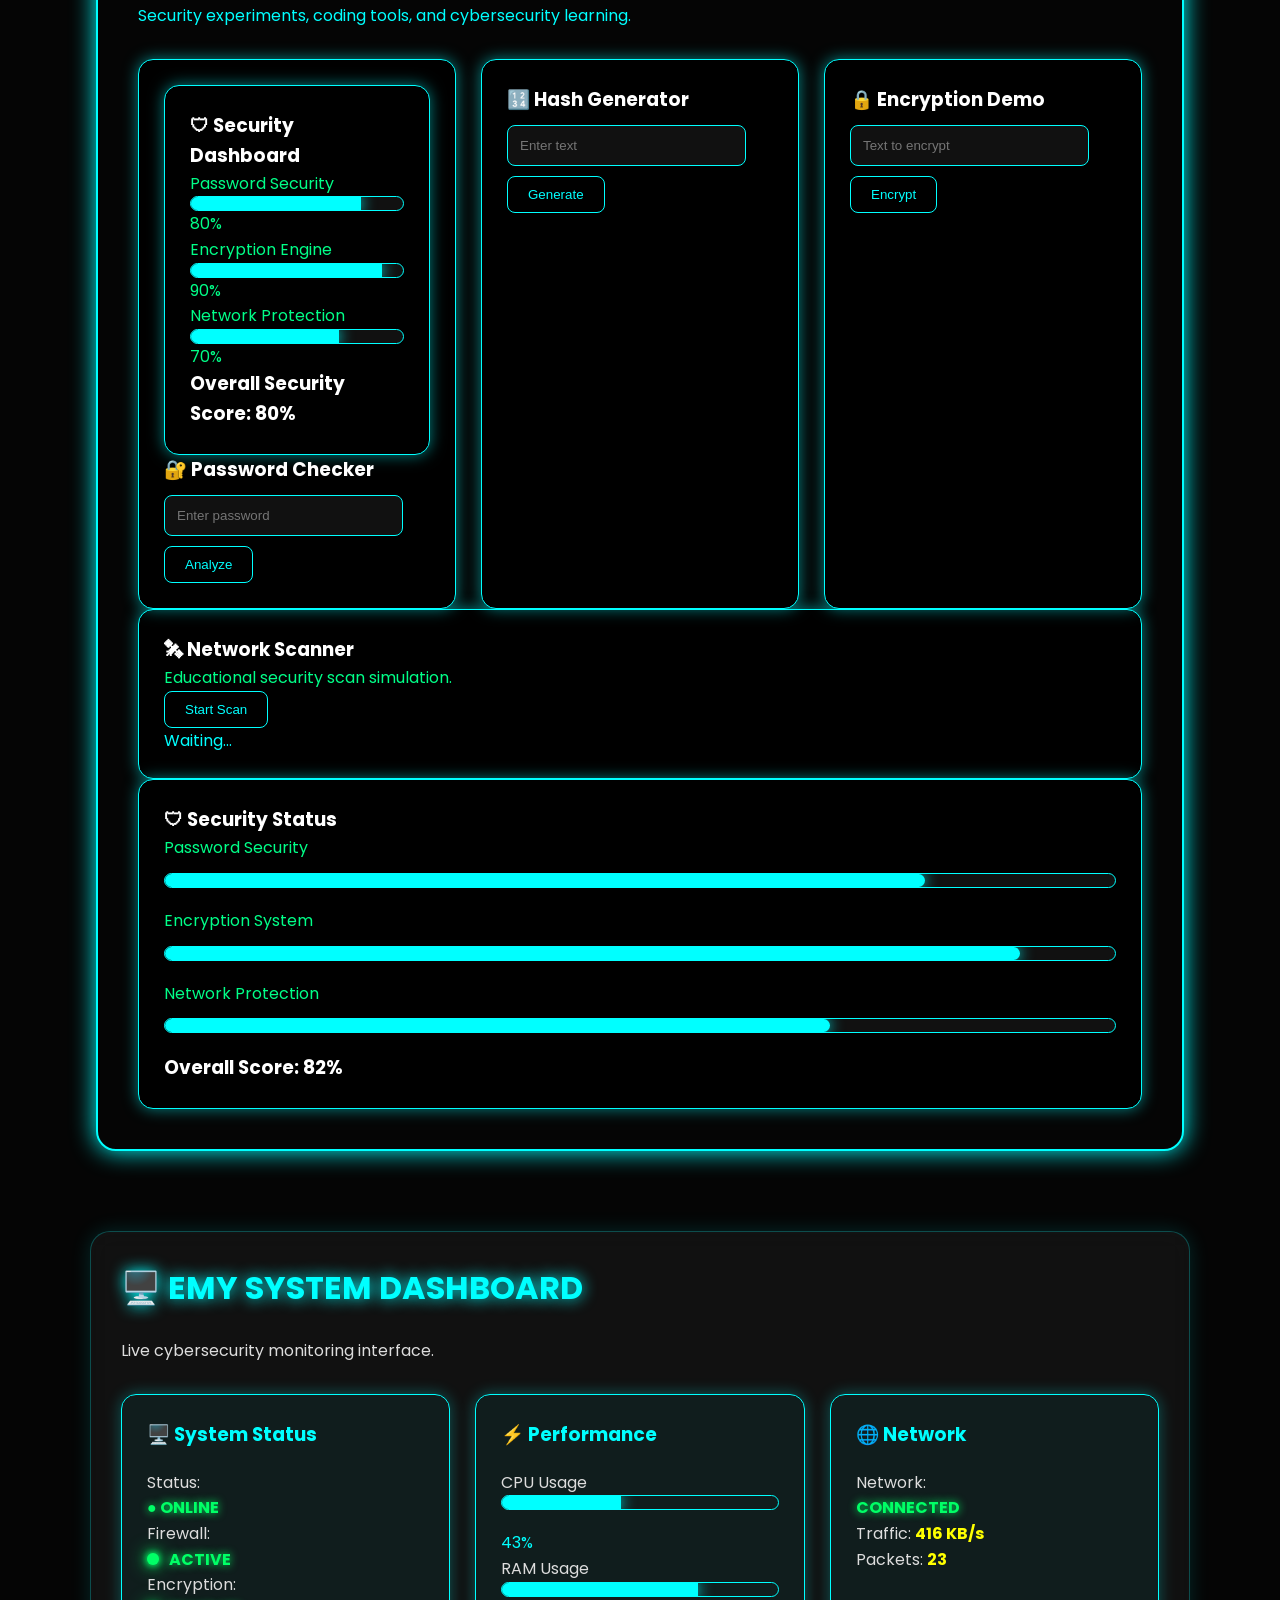
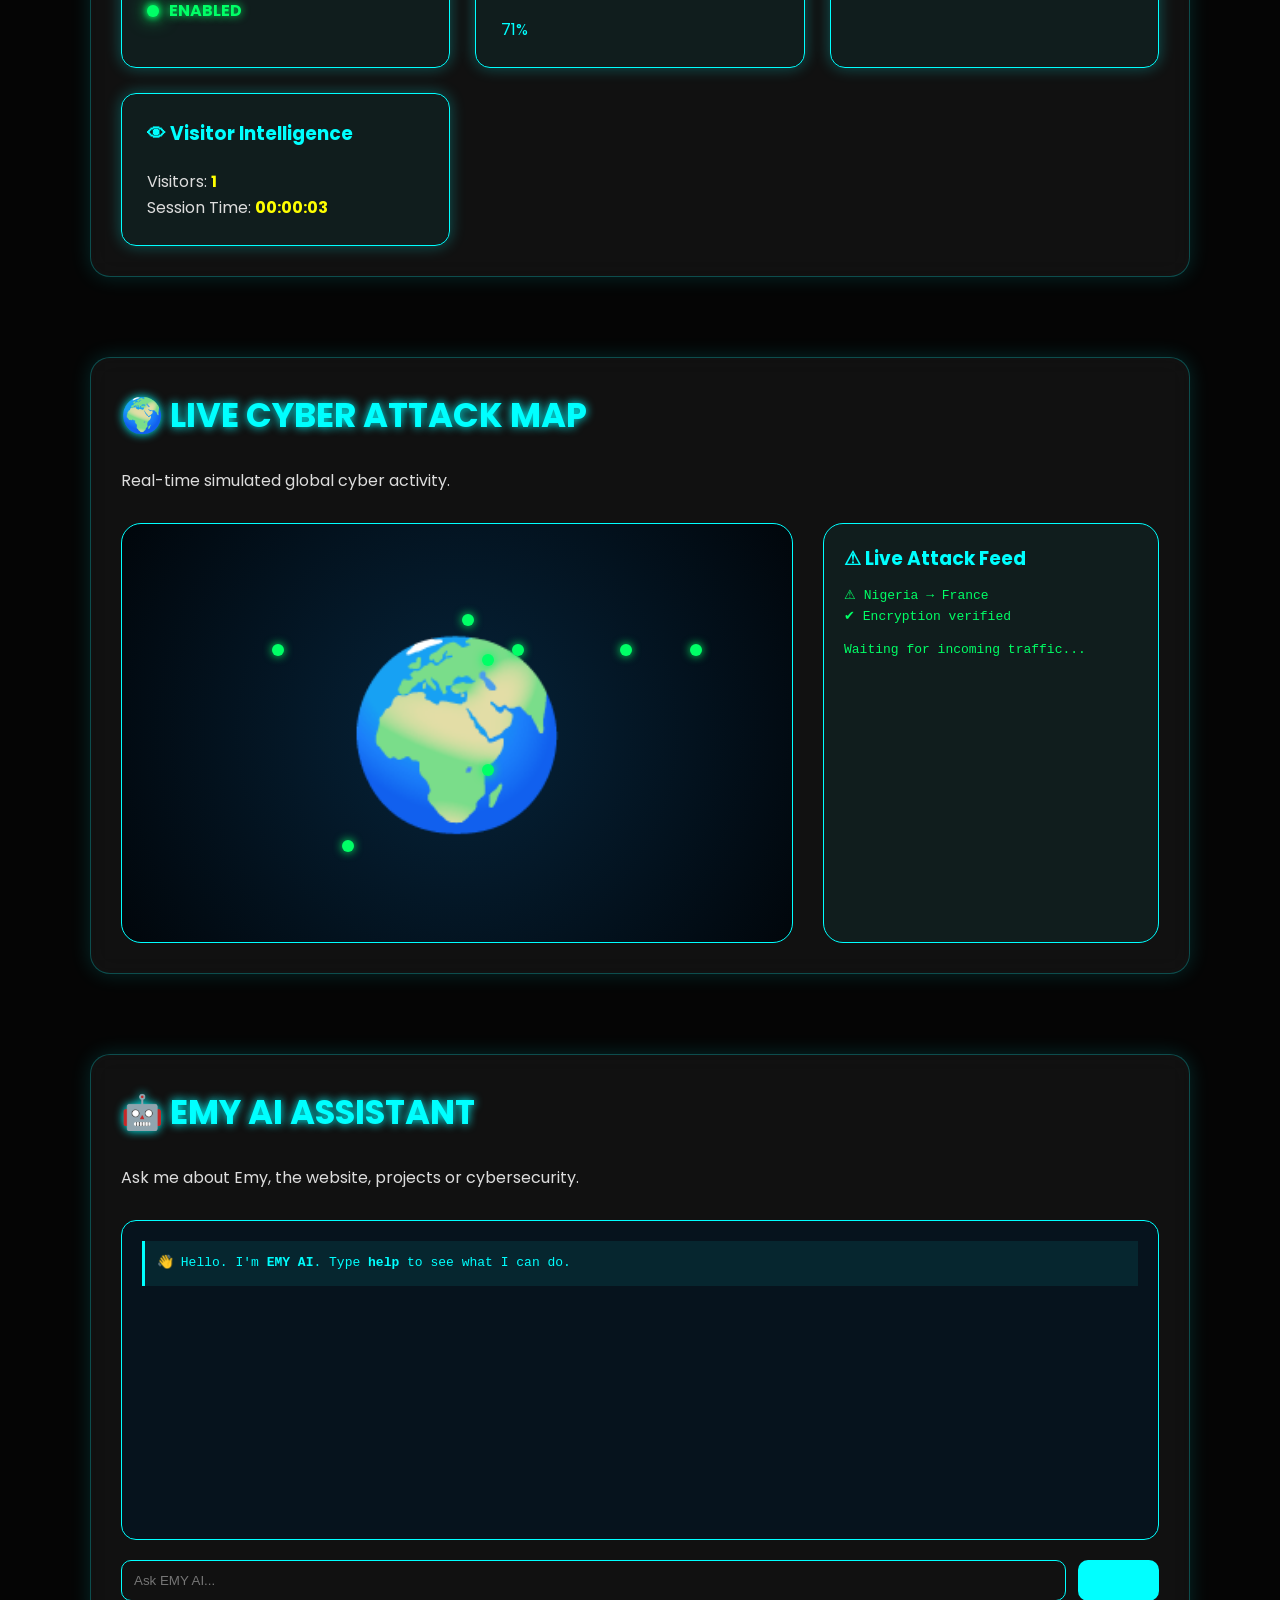
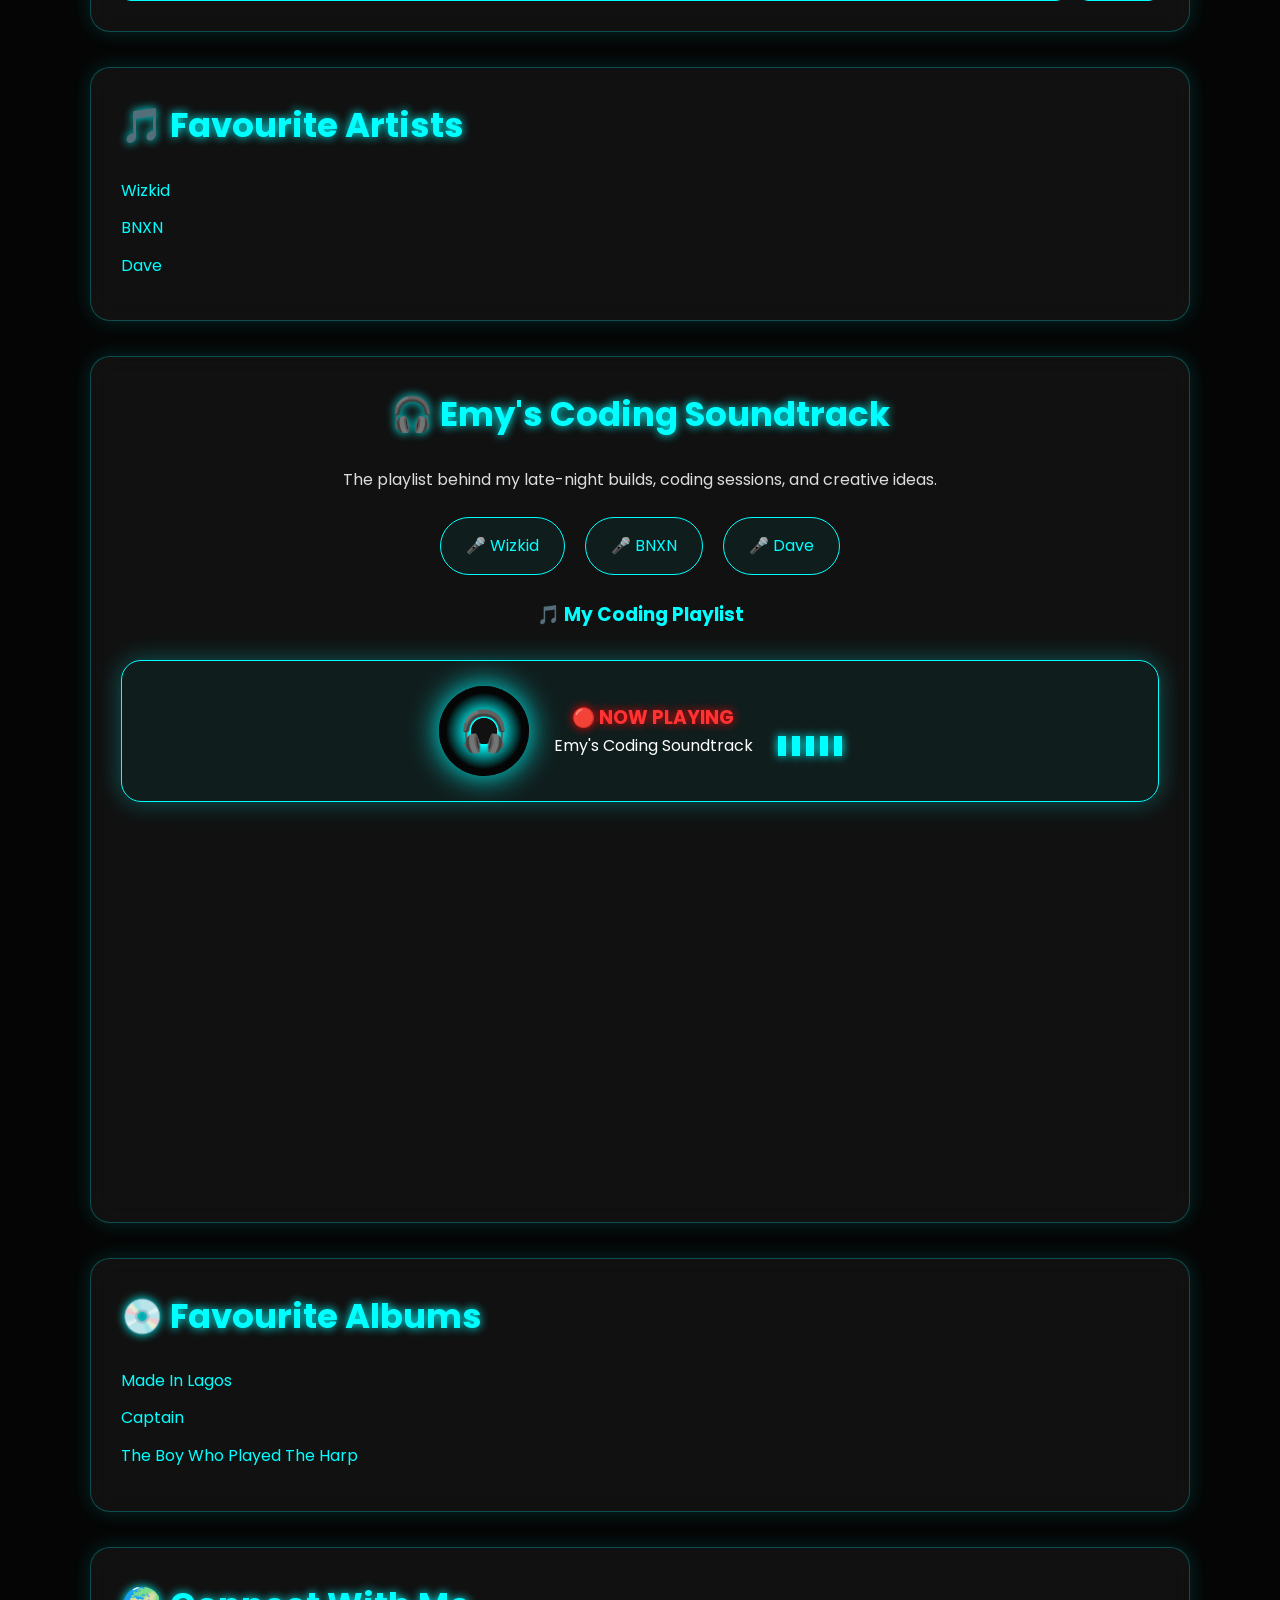
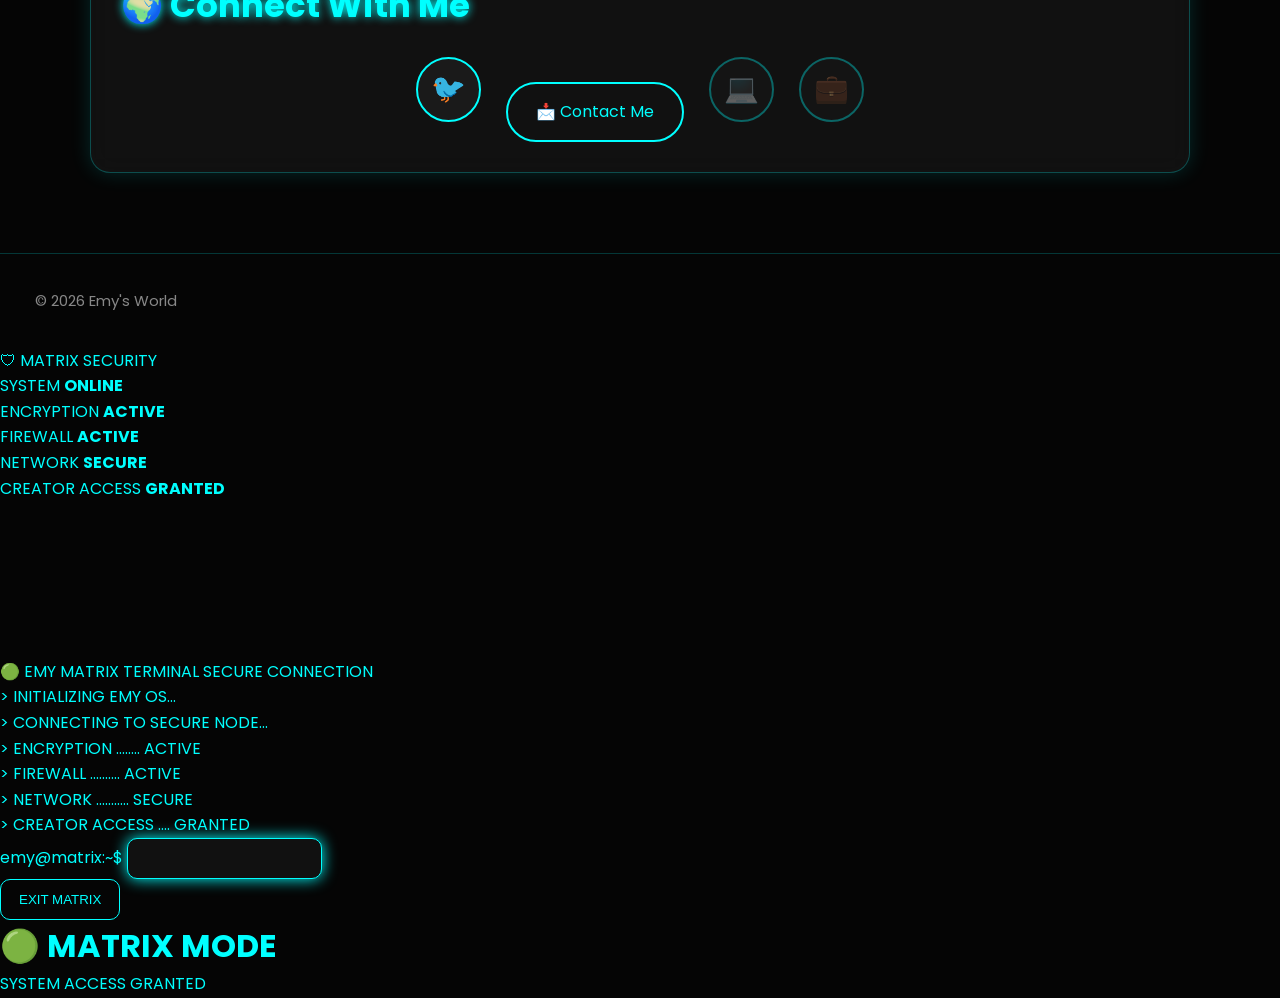
==== commit eb0ab1fb: "Add files via upload" ====
--- a/index.html
+++ b/index.html
@@ -1,1958 +1,2250 @@
-<!DOCTYPE html>
-<html lang="en">
-
-<head>
-
-    <link rel="preconnect" href="https://fonts.googleapis.com">
-
-<link rel="preconnect" href="https://fonts.gstatic.com" crossorigin>
-
-<link href="https://fonts.googleapis.com/css2?family=Poppins:wght@300;400;600;700&display=swap" rel="stylesheet">
-
-    <meta charset="UTF-8">
-    <meta name="viewport" content="width=device-width, initial-scale=1.0">
-
-    <title>Emy's World</title>
-
-    <link rel="stylesheet" href="css/style.css">
-
-</head>
-
-
-
-   <body>
-
-<div id="bootScreen">
-
-    <div class="boot-logo">
-        EMY OS v2.0
-    </div>
-
-    <div id="bootProgressContainer">
-
-        <div id="bootProgressBar"></div>
-
-    </div>
-
-    <div id="bootOutput"></div>
-
-</div>
-
-<!-- =========================
-     EMY OS DESKTOP
-========================= -->
-
-<div id="emyDesktop" class="emy-desktop">
-
-    <div class="desktop-title">
-        🖥️ EMY OS v2.0
-    </div>
-
-
-    <div class="desktop-icons">
-
-<div class="desktop-shortcut" ondblclick="openWindow('terminalWindow')">
-
-<div class="shortcut-icon">
-
-💻
-
-</div>
-
-<div class="shortcut-label">
-
-Terminal
-
-</div>
-
-</div>
-
-
-
-<div class="desktop-shortcut" ondblclick="openWindow('dashboardWindow')">
-
-<div class="shortcut-icon">
-
-📊
-
-</div>
-
-<div class="shortcut-label">
-
-Dashboard
-
-</div>
-
-</div>
-
-
-
-<div class="desktop-shortcut" ondblclick="openWindow('aiWindow')">
-
-<div class="shortcut-icon">
-
-🤖
-
-</div>
-
-<div class="shortcut-label">
-
-EMY AI
-
-</div>
-
-</div>
-
-
-
-<div class="desktop-shortcut" ondblclick="openWindow('cyberWindow')">
-
-<div class="shortcut-icon">
-
-🛡
-
-</div>
-
-<div class="shortcut-label">
-
-Cyber Lab
-
-</div>
-
-</div>
-
-<div class="desktop-shortcut" id="explorerShortcut">
-
-<div class="desktop-shortcut" ondblclick="openExplorer()">
-
-<div class="shortcut-icon">
-📁
-</div>
-
-<div class="shortcut-label">
-Explorer
-</div>
-
-</div>
-
-    <!-- =========================
-     START MENU
-========================= -->
-
-<div class="start-header">
-
-<div class="profile-circle">
-
-👤
-
-</div>
-
-<div>
-
-<h3>
-
-EMY OS
-
-</h3>
-
-<p>
-
-Administrator
-
-</p>
-
-</div>
-
-</div>
-
-<div class="start-item" onclick="openWindow('terminalWindow')">
-
-💻 Terminal
-
-</div>
-
-<div class="start-item" onclick="openWindow('dashboardWindow')">
-
-📊 Dashboard
-
-</div>
-
-<div class="start-item" onclick="openWindow('aiWindow')">
-
-🤖 EMY AI
-
-</div>
-
-<div class="start-item" onclick="openWindow('cyberWindow')">
-
-🛡 Cyber Lab
-
-</div>
-
-<hr>
-
-<div class="start-item">
-
-👤 About Me
-
-</div>
-
-<div class="start-item">
-
-📂 Projects
-
-</div>
-
-<div class="start-item">
-
-⚙ Settings
-
-</div>
-
-<div class="start-item">
-
-🔒 Developer Mode
-
-</div>
-
-<hr>
-
-<div class="start-item">
-
-⏻ Shutdown
-
-</div>
-
-</div>
-
-    <div id="taskbar">
-
-<div class="taskbar-left">
-
-<button
-
-class="start-button"
-
-onclick="toggleStartMenu()"
-
->
-
-🖥 EMY
-
-</button>
-
-<div id="runningApps">
-
-</div>
-
-</div>
-
-<div id="taskClock">
-
-00:00:00
-
-</div>
-
-</div>
-
-
-</div>
-
-<div id="fileViewerWindow" class="os-window">
-
-<div class="window-header drag-handle">
-
-📄 File Viewer
-
-<button onclick="closeWindow('fileViewerWindow')">
-X
-</button>
-
-</div>
-
-
-<div class="window-body">
-
-<div id="fileViewerContent">
-
-</div>
-
-</div>
-
-
-</div>
-
-<!-- TERMINAL WINDOW -->
-
-<div id="terminalWindow" class="os-window">
-
-<div class="window-header drag-handle">
-💻 Terminal
-<button onclick="closeWindow('terminalWindow')">X</button>
-</div>
-
-<div class="window-body">
-
-sudo emy
-
-<br><br>
-
-ACCESS GRANTED 👑
-
-</div>
-
-</div>
-
-
-
-<!-- DASHBOARD WINDOW -->
-
-<div id="dashboardWindow" class="os-window">
-
-<div class="window-header drag-handle">
-📊 Dashboard
-<button onclick="closeWindow('dashboardWindow')">X</button>
-</div>
-
-<div class="window-body">
-
-System Status: ONLINE
-
-<br>
-
-Firewall: ACTIVE
-
-<br>
-
-Network: CONNECTED
-
-</div>
-
-</div>
-
-
-
-<!-- AI WINDOW -->
-
-<div id="aiWindow" class="os-window">
-
-<div class="window-header drag-handle">🤖 EMY AI
-<button onclick="closeWindow('aiWindow')">X</button>
-</div>
-
-<div class="window-body">
-
-Hello Creator 👋
-
-</div>
-
-</div>
-
-
-
-<!-- CYBER WINDOW -->
-
-<div id="cyberWindow" class="os-window">
-
-<div class="window-header drag-handle">🛡️ Cyber Lab
-<button onclick="closeWindow('cyberWindow')">X</button>
-</div>
-
-<div class="window-body">
-
-<h2>🛡 EMY CYBER LAB</h2>
-
-<p class="online">
-<span class="led"></span>
-SYSTEM ONLINE
-</p>
-
-<br>
-
-<b>System Integrity</b>
-
-<div class="security-bar">
-<div class="security-fill" style="width:100%;"></div>
-</div>
-
-<b>Firewall</b>
-
-<div class="security-bar">
-<div class="security-fill" style="width:96%;"></div>
-</div>
-
-<b>Network Protection</b>
-
-<div class="security-bar">
-<div class="security-fill" style="width:88%;"></div>
-</div>
-
-<br>
-
-<div class="creator-controls">
-
-<button onclick="openWindow('passwordWindow')">
-🔑 Password Analyzer
-</button>
-
-<button onclick="openWindow('hashWindow')">
-🔢 Hash Generator
-</button>
-
-<button onclick="openWindow('networkWindow')">
-🌐 Network Scanner
-</button>
-
-<button onclick="openExplorer();loadExplorer('Secret Files')">
-🔒 Secret Files
-</button>
-
-</div>
-
-</div>
-
-</div>
-
- <div id="explorerWindow" class="os-window">
-
-<div class="window-header drag-handle">
-
-📁 File Explorer
-
-<button onclick="closeWindow('explorerWindow')">
-
-X
-
-</button>
-
-</div>
-
-<div class="window-body">
-
-<div id="explorerList">
-
-</div>
-
-</div>
-
-</div>
-
-<div id="passwordWindow" class="os-window">
-
-<div class="window-header drag-handle">
-🔑 Password Analyzer
-<button onclick="closeWindow('passwordWindow')">X</button>
-</div>
-
-<div class="window-body">
-
-<h3>Password Strength Analyzer</h3>
-
-<input
-id="passwordInput"
-type="password"
-placeholder="Enter password">
-
-<br><br>
-
-<button onclick="analyzePassword()">
-Analyze
-</button>
-
-<br><br>
-
-<div class="security-bar">
-<div id="passwordStrengthBar"
-class="security-fill"
-style="width:0%;">
-</div>
-</div>
-
-<p id="passwordStrengthText">
-Waiting...
-</p>
-
-</div>
-
-</div>
-
-<div id="hashWindow" class="os-window">
-
-<div class="window-header drag-handle">
-🔢 Hash Generator
-<button onclick="closeWindow('hashWindow')">X</button>
-</div>
-
-<div class="window-body">
-
-<h3>Hash Generator</h3>
-
-<input
-id="hashInput"
-placeholder="Type text">
-
-<br><br>
-
-<button onclick="generateHash()">
-Generate
-</button>
-
-<br><br>
-
-<textarea
-id="hashOutput"
-rows="5"
-style="width:100%;background:#111;color:cyan;"></textarea>
-
-</div>
-
-</div>
-
-<div id="networkWindow" class="os-window">
-
-<div class="window-header drag-handle">
-🌐 Network Scanner
-<button onclick="closeWindow('networkWindow')">X</button>
-</div>
-
-<div class="window-body">
-
-<div class="window-body">
-
-<h2>🌐 EMY NETWORK SCANNER</h2>
-
-<p class="online">
-<span class="led"></span>
-SCANNER READY
-</p>
-
-<br>
-
-<div class="security-bar">
-<div id="scanProgress" class="security-fill" style="width:0%;"></div>
-</div>
-
-<br>
-
-<button onclick="startNetworkScan()">
-🚀 Start Scan
-</button>
-
-<br><br>
-
-<div id="scanStatus">
-
-Waiting for scan...
-
-</div>
-
-</div>
-
-<nav>
-...
-</nav>
-
-<section>
-...
-</section>
-
-<footer>
-...
-</footer>
-
-</body>
-
-<!-- ================= NAVBAR ================= -->
-
-<nav class="navbar">
-
-    <a href="#about">About</a>
-    <a href="#skills">Skills</a>
-    <a href="#projects">Projects</a>
-    <a href="#artists">Artists</a>
-    <a href="#albums">Albums</a>
-    <a href="#contact">Contact</a>
-
-    <button id="themeToggle">
-    🌙
-</button>
-
-</nav>
-
-<!-- ================= HERO ================= -->
-
-<section class="hero">
-
-    <img src="images/profile.jpg"
-         alt="Profile Picture"
-         class="profile-pic">
-
-    <h1 id="title"></h1>
-
-    <h2>
-        Future Web Developer &
-        Cybersecurity Enthusiast 💻
-    </h2>
-
-    <p>
-
-        Building websites,
-
-        learning cybersecurity,
-
-        creating interactive projects,
-
-        and documenting the journey.
-
-    </p>
-
-    <div class="hero-buttons">
-
-        <a href="#projects" class="hero-btn">
-
-            🚀 View Projects
-
-        </a>
-
-        <a href="#contact" class="hero-btn">
-
-            ✉ Contact Me
-
-        </a>
-
-    </div>
-
-</section>
-
-<section class="card">
-
-    <h2>📊 Developer Dashboard</h2>
-
-    <div class="stats-grid">
-
-        <div class="stat-card">
-            <h1>3</h1>
-            <p>Projects Built</p>
-        </div>
-
-        <div class="stat-card">
-            <h1>6</h1>
-            <p>Technologies Learned</p>
-        </div>
-
-        <div class="stat-card">
-            <h1>250+</h1>
-            <p>Hours Coding</p>
-        </div>
-
-        <div class="stat-card">
-            <h1>∞</h1>
-            <p>Cups of Coffee</p>
-        </div>
-
-        <div class="stat-card">
-            <h1>JS</h1>
-            <p>Currently Learning</p>
-        </div>
-
-        <div class="stat-card">
-            <h1>2026</h1>
-            <p>Portfolio Started</p>
-        </div>
-
-    </div>
-
-</section>
-
-<section class="card" id="terminal">
-
-    <h2>💻 Developer Terminal</h2>
-
-    <div class="terminal">
-
-        <div class="terminal">
-
-    <div id="terminalOutput"></div>
-
-    <div class="terminal-input">
-
-        <span>emy@portfolio:~$</span>
-
-        <input
-            id="terminalInput"
-            onkeydown="runTerminal(event)"
-            type="text"
-            autocomplete="off"
-            placeholder="Type a command..."
-            onkeydown="runTerminal(event)"
-        >
-
-    </div>
-
-</div>
-
-</section>
-
-<!-- =========================
-     CREATOR COMMAND CENTER
-========================= -->
-
-<section class="creator-panel" id="creatorPanel">
-
-
-    <h2>
-        👑 EMY COMMAND CENTER
-    </h2>
-
-
-    <div class="command-grid">
-
-
-        <!-- SYSTEM CARD -->
-
-        <div class="command-card">
-
-          <h3>
-    🖥 SYSTEM
-</h3>
-
-<p>
-    Website:
-    <span class="online">
-<span class="led"></span>
-ONLINE
-</span>
-</p>
-
-<p>
-    Terminal:
-    <span class="online">
-        ACTIVE
-    </span>
-</p>
-
-<p>
-    Security:
-    <span class="root">
-        ROOT
-    </span>
-</p>
-
-<hr>
-
-<p>
-    🌐 Visitors:
-    <span id="visitorCount">
-        1
-    </span>
-</p>
-
-<p>
-    ⏱ Session:
-    <span id="sessionTimer">
-        00:00:00
-    </span>
-</p>
-
-<p>
-    ⚡ CPU:
-    <span id="cpuStatus">
-        Stable
-    </span>
-</p>
-
-<p>
-    📡 Network:
-    <span id="networkStatus">
-        Connected
-    </span>
-</p>
-
-<hr>
-
-<p>
-    🕒 Time:
-    <span id="liveClock">
-        --:--:--
-    </span>
-</p>
-
-<p>
-    🎨 Theme:
-    <span id="themeStatus">
-        Dark
-    </span>
-</p>
-
-<p>
-    💻 Version:
-    <span class="root">
-        EmyOS v2.1
-    </span>
-</p>
-
-
-        </div>
-
-        <div class="command-card">
-
-    <h3>📊 VISITOR INTELLIGENCE</h3>
-
-    <p>
-        👥 Total Visits:
-        <span id="visitCount">0</span>
-    </p>
-
-    <p>
-        🎮 Games Played:
-        <span id="gamesPlayed">0</span>
-    </p>
-
-    <p>
-        💻 Commands Used:
-        <span id="commandCount">0</span>
-    </p>
-
-    <p>
-        👑 Creator Logins:
-        <span id="creatorCount">0</span>
-    </p>
-
-</div>
-
-<div class="command-card">
-
-    <h3>
-        📜 LIVE ACTIVITY
-    </h3>
-
-
-  <div id="activityFeed">
-
-    <div class="activity-item system">
-
-        <span class="activity-type">
-            SYSTEM
-        </span>
-
-        <p>
-            System Started...
-        </p>
-
-    </div>
-
-</div>
-
-
-
-
-        <!-- GAMES CARD -->
-
-        <div class="command-card">
-
-            <h3>
-                🎮 GAMES
-            </h3>
-
-
-            <p>
-                Guess Game:
-                <span class="online">
-                    ACTIVE
-                </span>
-            </p>
-
-
-            <p>
-                RPS:
-                <span class="online">
-                    ACTIVE
-                </span>
-            </p>
-
-
-            <p>
-                Game Master:
-                <span class="root">
-                    ENABLED
-                </span>
-            </p>
-
-
-        </div>
-
-
-
-
-
-        <!-- SECURITY CARD -->
-
-        <div class="command-card">
-
-            <h3>
-                🛡 SECURITY
-            </h3>
-
-
-            <p>
-                Access:
-                <span class="root">
-                    CREATOR
-                </span>
-            </p>
-
-
-            <p>
-                Firewall:
-                <span class="online">
-                    ONLINE
-                </span>
-            </p>
-
-
-            <p>
-                System:
-                <span class="online">
-                    STABLE
-                </span>
-            </p>
-
-
-        </div>
-
-
-
-    </div>
-
-
-
-
-
-    <div class="creator-controls">
-
-
-        <h3>
-            ⚙ Creator Controls
-        </h3>
-
-
-
-        <button onclick="runDiagnostics()">
-            🔍 System Check
-        </button>
-
-
-
-        <button onclick="toggleMatrix()">
-            🌧 Matrix Control
-        </button>
-
-
-
-        <button onclick="revealNumber()">
-            🎯 Reveal Number
-        </button>
-
-
-
-        <button onclick="addWin()">
-            🏆 Add Win
-        </button>
-
-
-
-        <button onclick="resetGameScore()">
-            🔄 Reset Scores
-        </button>
-
-
-    </div>
-
-    <!-- CYBER AUDIO SYSTEM -->
-
-<div class="audio-system">
-
-    <h3>🎧 Cyber Audio System</h3>
-
-    <p>
-        Command Center soundtrack controls.
-    </p>
-
-
-    <button onclick="activateCyberSound()">
-        ▶ Activate Sound
-    </button>
-
-
-    <button onclick="pauseCyberSound()">
-        ⏸ Pause
-    </button>
-
-
-    <label>
-        🔊 Volume
-    </label>
-
-    <input 
-    type="range"
-    id="volumeControl"
-    min="0"
-    max="1"
-    step="0.1"
-    value="0.5">
-
-</div>
-
-
-
-
-</section>
-
-<!-- ================= ABOUT ================= -->
-
-<section id="about" class="card">
-
-    <section class="card" id="about">
-
-    <h2>👋 About Me</h2>
-
-    <p>
-        Hello! I'm <strong>Emy</strong>, a passionate aspiring
-        <strong>Web Developer</strong> and
-        <strong>Cybersecurity Enthusiast</strong>
-    </p>
-
-    <p>
-        I enjoy creating beautiful websites, solving programming challenges,
-        and learning how technology works behind the scenes.
-    </p>
-
-    <p>
-        My goal is to become a professional Software Engineer,
-        build useful applications, contribute to open-source projects,
-        and eventually work with top technology companies around the world.
-    </p>
-
-    <p>
-        Every project on this website represents another step in my journey.
-        This portfolio will continue to grow as I learn new technologies.
-    </p>
-
-</section>
-
-<section class="card">
-
-    <h2>⚡ Quick Facts</h2>
-
-    <div class="facts">
-
-        <div class="fact">
-            💻
-            <h3>Developer</h3>
-            <p>Building modern websites.</p>
-        </div>
-
-        <div class="fact">
-            🛡️
-            <h3>Cybersecurity</h3>
-            <p>Learning ethical hacking.</p>
-        </div>
-
-        <div class="fact">
-            🚀
-            <h3>Goal</h3>
-            <p>Become a Software Engineer.</p>
-        </div>
-
-    </div>
-
-</section>
-
-<!-- ================= SKILLS ================= -->
-
-<section class="card" id="skills">
-
-    <h2>💻 Skills</h2>
-
-    <div class="skill">
-
-        <p>HTML</p>
-
-        <div class="progress">
-
-            <div class="progress-bar html">90%</div>
-
-        </div>
-
-    </div>
-
-    <div class="skill">
-
-        <p>CSS</p>
-
-        <div class="progress">
-
-            <div class="progress-bar css">80%</div>
-
-        </div>
-
-    </div>
-
-    <div class="skill">
-
-        <p>JavaScript</p>
-
-        <div class="progress">
-
-            <div class="progress-bar js">65%</div>
-
-        </div>
-
-    </div>
-
-    <div class="skill">
-
-        <p>Cybersecurity</p>
-
-        <div class="progress">
-
-            <div class="progress-bar cyber">35%</div>
-
-        </div>
-
-    </div>
-
-</section>
-
-<!-- ================= PROJECTS ================= -->
-
-<section class="card" id="projects">
-
-    <h2>🚀 Featured Projects</h2>
-
-    <p>
-        Here are some interactive projects I've built while learning web development.
-    </p>
-
-    <div class="project-grid">
-
-        <div class="project-card">
-
-            <h3>🎯 Guess Game</h3>
-
-            <p>
-                A simple number guessing game built with JavaScript.
-            </p>
-
-            <div class="tech-stack">
-
-                <span>HTML</span>
-                <span>CSS</span>
-                <span>JavaScript</span>
-
-            </div>
-
-            <button onclick="loadProject('guess')">
-                ▶ Launch
-            </button>
-
-        </div>
-
-        <div class="project-card">
-
-            <h3>🔐 Password Generator</h3>
-
-            <p>
-                Generates strong random passwords instantly.
-            </p>
-
-            <div class="tech-stack">
-
-                <span>HTML</span>
-                <span>CSS</span>
-                <span>JavaScript</span>
-
-            </div>
-
-            <button onclick="loadProject('password')">
-                ▶ Launch
-            </button>
-
-        </div>
-
-        <div class="project-card">
-
-            <h3>⏰ Live Clock</h3>
-
-            <p>
-                Displays the current time updating every second.
-            </p>
-
-            <div class="tech-stack">
-
-                <span>HTML</span>
-                <span>CSS</span>
-                <span>JavaScript</span>
-
-            </div>
-
-            <button onclick="loadProject('clock')">
-                ▶ Launch
-            </button>
-
-        </div>
-
-    </div>
-
-
-    <div class="project-card">
-
-    <h3>✂️ Rock Paper Scissors</h3>
-
-    <p>
-        Play against the computer and see if you can win.
-    </p>
-
-    <div class="tech-stack">
-
-        <span>HTML</span>
-        <span>CSS</span>
-        <span>JavaScript</span>
-
-    </div>
-
-    <button onclick="loadProject('rps')">
-        ▶ Launch
-    </button>
-
-</div>
-
-    <div id="appArea">
-
-    <div class="game-start">
-
-        <h2>🎮 Choose a Game</h2>
-
-        <p>Select one of the games above to start playing.</p>
-
-    </div>
-
-</div>
-
-</section>
-
-</section>
-
-<!-- =========================
-CYBER LAB
-========================= -->
-
-<section id="cyberLab" class="cyber-lab">
-
-
-<h2>
-🛡 EMY CYBER LAB
-</h2>
-
-
-<p>
-Security experiments, coding tools, and cybersecurity learning.
-</p>
-
-
-
-<div class="cyber-grid">
-
-
-<div class="cyber-card">
-
-    <div class="cyber-card">
-
-<h3>
-🛡 Security Dashboard
-</h3>
-
-
-<div id="securityDashboard">
-
-Loading security systems...
-
-</div>
-
-
-</div>
-
-
-<h3>
-🔐 Password Checker
-</h3>
-
-
-<input 
-id="passwordInput"
-type="password"
-placeholder="Enter password">
-
-
-<button onclick="checkPassword()">
-Analyze
-</button>
-
-
-<p id="passwordResult"></p>
-
-
-</div>
-
-
-
-
-<div class="cyber-card">
-
-
-<h3>
-🔢 Hash Generator
-</h3>
-
-
-<input
-id="hashInput"
-placeholder="Enter text">
-
-
-<button onclick="generateHash()">
-Generate
-</button>
-
-
-<p id="hashResult"></p>
-
-
-</div>
-
-
-
-
-
-<div class="cyber-card">
-
-
-<h3>
-🔒 Encryption Demo
-</h3>
-
-
-<input
-id="encryptInput"
-placeholder="Text to encrypt">
-
-
-<button onclick="encryptText()">
-Encrypt
-</button>
-
-
-<p id="encryptResult"></p>
-
-
-</div>
-
-
-
-</div>
-
-<div class="cyber-card">
-
-<h3>
-🛰 Network Scanner
-</h3>
-
-
-<p>
-Educational security scan simulation.
-</p>
-
-
-<button onclick="runCyberScan()">
-Start Scan
-</button>
-
-
-<div id="scanResult">
-
-Waiting...
-
-</div>
-
-
-</div>
-
-<div class="cyber-card">
-
-<h3>
-🛡 Security Status
-</h3>
-
-
-<p>
-Password Security
-</p>
-
-<div class="security-bar">
-    <div class="security-fill password-fill">
-    </div>
-</div>
-
-
-
-<p>
-Encryption System
-</p>
-
-<div class="security-bar">
-    <div class="security-fill encryption-fill">
-    </div>
-</div>
-
-
-
-<p>
-Network Protection
-</p>
-
-<div class="security-bar">
-    <div class="security-fill network-fill">
-    </div>
-</div>
-
-
-
-<h3 id="securityScore">
-Overall Score: 82%
-</h3>
-
-
-</div>
-
-
-
-</section>
-
-<!-- =========================
-     EMY LIVE HACKER DASHBOARD
-========================= -->
-
-<section id="hackerDashboard" class="card">
-
-<h2>🖥️ EMY SYSTEM DASHBOARD</h2>
-
-<p>
-Live cybersecurity monitoring interface.
-</p>
-
-
-<div class="dashboard-grid">
-
-
-<div class="system-box">
-
-<h3>🖥️ System Status</h3>
-
-<p>
-Status:
-<span class="online">
-● ONLINE
-</span>
-</p>
-
-<p>
-Firewall:
-<span class="online">
-<span class="led"></span>
-ACTIVE
-</span>
-</p>
-
-<p>
-Encryption:
-<span class="online">
-<span class="led"></span>
-ENABLED
-</span>
-</p>
-
-</div>
-
-
-
-<div class="system-box">
-
-<h3>⚡ Performance</h3>
-
-<p>
-CPU Usage
-</p>
-
-<div class="status-bar">
-
-<div id="cpuBar"></div>
-
-</div>
-
-<span id="cpuValue">0%</span>
-
-
-<p>
-RAM Usage
-</p>
-
-<div class="status-bar">
-
-<div id="ramBar"></div>
-
-</div>
-
-<span id="ramValue">0%</span>
-
-
-</div>
-
-
-
-
-<div class="system-box">
-
-<h3>🌐 Network</h3>
-
-
-<p>
-Network:
-<span class="online">
-CONNECTED
-</span>
-</p>
-
-
-<p>
-Traffic:
-<span id="networkTraffic">
-0 KB/s
-</span>
-</p>
-
-
-<p>
-Packets:
-<span id="packetCount">
-0
-</span>
-</p>
-
-
-</div>
-
-
-
-
-<div class="system-box">
-
-<h3>👁 Visitor Intelligence</h3>
-
-
-<p>
-Visitors:
-<span id="dashVisitors">
-0
-</span>
-</p>
-
-
-<p>
-Session Time:
-<span id="sessionTime">
-00:00:00
-</span>
-</p>
-
-
-</div>
-
-
-</div>
-
-
-</section>
-
-<!-- =====================================
-     LIVE CYBER ATTACK MAP
-====================================== -->
-
-<section id="attackMap" class="card">
-
-<h2>🌍 LIVE CYBER ATTACK MAP</h2>
-
-<p>
-Real-time simulated global cyber activity.
-</p>
-
-<div class="attack-container">
-
-<div class="attack-world">
-
-🌍
-
-<div class="attack-dot usa"></div>
-<div class="attack-dot uk"></div>
-<div class="attack-dot france"></div>
-<div class="attack-dot germany"></div>
-<div class="attack-dot nigeria"></div>
-<div class="attack-dot china"></div>
-<div class="attack-dot japan"></div>
-<div class="attack-dot brazil"></div>
-
-</div>
-
-<div class="attack-feed">
-
-<h3>⚠ Live Attack Feed</h3>
-
-<div id="attackLog">
-
-<p>Waiting for incoming traffic...</p>
-
-</div>
-
-</div>
-
-</div>
-
-</section>
-
-<!-- =====================================
-     EMY AI ASSISTANT
-====================================== -->
-
-<section id="emyAI" class="card">
-
-<h2>🤖 EMY AI ASSISTANT</h2>
-
-<p>
-Ask me about Emy, the website, projects or cybersecurity.
-</p>
-
-<div class="ai-container">
-
-<div id="aiConversation" class="ai-conversation">
-
-<div class="ai-message">
-
-👋 Hello.
-
-I'm <strong>EMY AI</strong>.
-
-Type <strong>help</strong> to see what I can do.
-
-</div>
-
-</div>
-
-<div class="ai-input-row">
-
-<input
-
-id="aiInput"
-
-type="text"
-
-placeholder="Ask EMY AI..."
-
-onkeydown="runAI(event)"
-
->
-
-<button onclick="runAI()">
-
-Send
-
-</button>
-
-</div>
-
-</div>
-
-</section>
-
-<!-- ================= ARTISTS ================= -->
-
-<section id="artists" class="card">
-
-    <h2>🎵 Favourite Artists</h2>
-
-    <ul>
-
-        <li>Wizkid</li>
-
-        <li>BNXN</li>
-
-        <li>Dave</li>
-
-    </ul>
-
-</section>
-
-<!-- MUSIC SECTION -->
-
-<section class="card music-section">
-
-    <h2>🎧 Emy's Coding Soundtrack</h2>
-
-<p>
-    The playlist behind my late-night builds, coding sessions, and creative ideas.
-</p>
-
-
-    <div class="music-artists">
-
-        <div class="artist">
-            🎤 Wizkid
-        </div>
-
-        <div class="artist">
-            🎤 BNXN
-        </div>
-
-        <div class="artist">
-            🎤 Dave
-        </div>
-
-    </div>
-
-
-  <h3>
-    🎵 My Coding Playlist
-</h3>
-
-<!-- MUSIC VISUALIZER -->
-
-<div class="now-playing">
-
-    <div class="vinyl">
-
-        🎧
-
-    </div>
-
-
-    <div class="track-info">
-
-        <h3>
-            🔴 NOW PLAYING
-        </h3>
-
-        <p>
-            Emy's Coding Soundtrack
-        </p>
-
-    </div>
-
-
-    <div class="equalizer">
-
-        <span></span>
-        <span></span>
-        <span></span>
-        <span></span>
-        <span></span>
-
-    </div>
-
-</div>
-
-
-<iframe data-testid="embed-iframe" style="border-radius:12px"
-src="https://open.spotify.com/embed/playlist/7bYX07uYdjdIxJtIwh0NZa?
-utm_source=generator&si=ef63ef1aef40409a" width="100%" height="352" frameBorder="0"
-allowfullscreen="" allow="autoplay; clipboard-write; encrypted-media; fullscreen;
-picture-in-picture" loading="lazy"></iframe>
-
-</section>
-
-<!-- ================= ALBUMS ================= -->
-
-<section id="albums" class="card">
-
-    <h2>💿 Favourite Albums</h2>
-
-    <ul>
-
-        <li>Made In Lagos</li>
-
-        <li>Captain</li>
-
-        <li>The Boy Who Played The Harp</li>
-
-    </ul>
-
-</section>
-
-<!-- ================= CONTACT ================= -->
-
-<section id="contact" class="card">
-
-    <h2>🌍 Connect With Me</h2>
-
-    <div class="social-icons">
-
-        <a href="https://twitter.com/IamEmyRex"
-           target="_blank"
-           class="icon">
-
-            🐦
-
-        </a>
-
-        <a href="mailto:frikkylord@gmail.com" class="contact-btn">
-    📩 Contact Me
-</a>
-
-        <a class="icon disabled">
-
-            💻
-
-        </a>
-
-        <a class="icon disabled">
-
-            💼
-
-        </a>
-
-    </div>
-
-</section>
-
-<!-- ================= TOP BUTTON ================= -->
-
-<button id="topBtn"
-        onclick="topFunction()">
-
-    ⬆
-
-</button>
-
-<!-- ================= FOOTER ================= -->
-
-<footer>
-
-    <p>
-
-        © 2026 Emy's World
-
-    </p>
-
-</footer>
-
-<script src="js/utils.js"></script>
-
-<script src="js/achievements.js"></script>
-
-<script src="js/developer.js"></script>
-
-<script src="js/dashboard.js"></script>
-
-<script src="js/attackMap.js"></script>
-
-<script src="js/ai.js"></script>
-
-<script src="js/explorer.js"></script>
-
-<script src="js/script.js"></script>
-
-<!-- =====================================
-     DEVELOPER MODE
-====================================== -->
-
-<div id="developerPanel">
-
-<h2>👑 DEVELOPER MODE</h2>
-
-<p>
-
-Welcome, Developer.
-
-</p>
-
-<div class="developer-grid">
-
-<div class="developer-card">
-
-<h3>Website Version</h3>
-
-<p>
-
-EMY OS v2.0
-
-</p>
-
-</div>
-
-<div class="developer-card">
-
-<h3>Build Status</h3>
-
-<p id="buildStatus">
-
-Stable
-
-</p>
-
-</div>
-
-<div class="developer-card">
-
-<h3>Projects</h3>
-
-<p>
-
-4 Active
-
-</p>
-
-</div>
-
-<div class="developer-card">
-
-<h3>Security</h3>
-
-<p>
-
-Maximum
-
-</p>
-
-</div>
-
-</div>
-
-</div>
-
-<!-- =====================================
-     ACHIEVEMENT POPUP
-====================================== -->
-
-<div id="achievementPopup">
-
-<div class="achievement-icon">
-
-🏆
-
-</div>
-
-<div class="achievement-text">
-
-<h3 id="achievementTitle">
-
-Achievement Unlocked
-
-</h3>
-
+<!DOCTYPE html>
+<html lang="en">
+
+<head>
+
+    <link rel="preconnect" href="https://fonts.googleapis.com">
+
+<link rel="preconnect" href="https://fonts.gstatic.com" crossorigin>
+
+<link href="https://fonts.googleapis.com/css2?family=Poppins:wght@300;400;600;700&display=swap" rel="stylesheet">
+
+    <meta charset="UTF-8">
+    <meta name="viewport" content="width=device-width, initial-scale=1.0">
+
+    <title>Emy's World</title>
+
+    <link rel="stylesheet" href="css/style.css">
+
+</head>
+
+
+
+   <body>
+    <div id="emyLockScreen">
+
+    <div class="lock-box">
+
+        <h1>
+            🔒 EMY OS v2.0
+        </h1>
+
+        <p>
+            Welcome back, Creator 👑
+        </p>
+
+        <input 
+        id="osPassword"
+        type="password"
+        placeholder="Enter password">
+
+        <button onclick="loginEMYOS()">
+            LOGIN
+        </button>
+
+        <p id="loginMessage"></p>
+
+    </div>
+
+</div>
+
+<div id="emyBootScreen">
+
+    <div class="boot-box">
+
+        <h1>🖥️ EMY OS v2.0</h1>
+
+        <p id="bootMessage">
+            Initializing EMY OS...
+        </p>
+
+        <div class="boot-progress-container">
+
+            <div id="bootProgress"></div>
+
+        </div>
+
+        <div id="bootLog"></div>
+
+    </div>
+
+</div>
+
+<div id="bootScreen">
+
+    <div class="boot-logo">
+        EMY OS v2.0
+    </div>
+
+    <div id="bootProgressContainer">
+
+        <div id="bootProgressBar"></div>
+
+    </div>
+
+    <div id="bootOutput"></div>
+
+</div>
+
+<!-- =========================
+     EMY OS DESKTOP
+========================= -->
+
+<div id="emyDesktop" class="emy-desktop">
+
+    <div class="desktop-title">
+        🖥️ EMY OS v2.0
+    </div>
+
+
+    <div class="desktop-icons">
+
+<div class="desktop-shortcut" ondblclick="openWindow('terminalWindow')">
+
+<div class="shortcut-icon">
+
+💻
+
+</div>
+
+<div class="shortcut-label">
+
+Terminal
+
+</div>
+
+</div>
+
+
+
+<div class="desktop-shortcut" ondblclick="openWindow('dashboardWindow')">
+
+<div class="shortcut-icon">
+
+📊
+
+</div>
+
+<div class="shortcut-label">
+
+Dashboard
+
+</div>
+
+</div>
+
+
+
+<div class="desktop-shortcut" ondblclick="openWindow('aiWindow')">
+
+<div class="shortcut-icon">
+
+🤖
+
+</div>
+
+<div class="shortcut-label">
+
+EMY AI
+
+</div>
+
+</div>
+
+
+
+<div class="desktop-shortcut" ondblclick="openWindow('cyberWindow')">
+
+<div class="shortcut-icon">
+
+🛡
+
+</div>
+
+<div class="shortcut-label">
+
+Cyber Lab
+
+</div>
+
+</div>
+
+<div class="desktop-shortcut" ondblclick="openWindow('achievementsWindow')">
+
+    <div class="shortcut-icon">
+        🏆
+    </div>
+
+    <div class="shortcut-label">
+        Achievements
+    </div>
+
+</div>
+
+<div
+    class="desktop-shortcut"
+    id="explorerShortcut"
+    ondblclick="openExplorer()"
+>
+
+<div class="shortcut-icon">
+📁
+</div>
+
+<div class="shortcut-label">
+Explorer
+</div>
+
+</div>
+
+<div class="desktop-shortcut" ondblclick="openWindow('wallpaperWindow')">
+
+    <div class="shortcut-icon">
+        🎨
+    </div>
+
+    <div class="shortcut-label">
+        Wallpapers
+    </div>
+    
+    <div class="desktop-shortcut"
+ondblclick="openWindow('profileWindow')">
+
+    <div class="shortcut-icon">
+        👤
+    </div>
+
+    <div class="shortcut-label">
+        My Profile
+    </div>
+
+</div>
+
+
+
+</div>
+
+    <!-- =========================
+     START MENU
+========================= -->
+
+<div id="startMenu"></div>
+
+<div class="start-header">
+
+<div class="profile-circle">
+
+👤
+
+</div>
+
+<div>
+
+<h3>
+
+EMY OS
+
+</h3>
+
+<p>
+
+Administrator
+
+</p>
+
+</div>
+
+</div>
+
+<div class="start-item" onclick="openWindow('terminalWindow')">
+
+💻 Terminal
+
+</div>
+
+<div class="start-item" onclick="openWindow('dashboardWindow')">
+
+📊 Dashboard
+
+</div>
+
+<div class="start-item" onclick="openWindow('aiWindow')">
+
+🤖 EMY AI
+
+</div>
+
+<div class="start-item" onclick="openWindow('cyberWindow'); unlockAchievement('cyberDefender')">
+🛡 Cyber Lab
+<button onclick="openMatrix()">
+🟢 Matrix Mode
+</button>
+</div>
+
+<hr>
+
+<div class="start-item">
+
+👤 About Me
+
+</div>
+
+<div class="start-item">
+
+📂 Projects
+
+</div>
+
+<div class="start-item">
+
+⚙ Settings
+
+</div>
+
+<div class="start-item">
+
+🔒 Developer Mode
+
+</div>
+
+<hr>
+
+<div class="start-item">
+
+⏻ Shutdown
+
+</div>
+
+</div>
+
+    <div id="taskbar">
+
+<div class="taskbar-left">
+
+<button
+
+class="start-button"
+
+onclick="toggleStartMenu()"
+
+>
+
+🖥 EMY
+
+</button>
+
+<div id="runningApps">
+
+</div>
+
+</div>
+
+<div id="taskClock">
+
+00:00:00
+
+</div>
+
+</div>
+
+</div>
+
+
+<div id="fileViewerWindow" class="os-window">
+
+<div class="window-header drag-handle">
+
+📄 File Viewer
+
+<button onclick="closeWindow('fileViewerWindow')">
+X
+</button>
+
+</div>
+
+
+<div class="window-body">
+
+<div id="fileViewerContent">
+
+</div>
+
+</div>
+
+
+</div>
+
+<!-- TERMINAL WINDOW -->
+
+<div id="terminalWindow" class="os-window">
+
+<div class="window-header drag-handle">
+💻 Terminal
+<button onclick="closeWindow('terminalWindow')">X</button>
+</div>
+
+<div class="window-body">
+
+sudo emy
+
+<br><br>
+
+ACCESS GRANTED 👑
+
+</div>
+
+</div>
+
+
+
+<!-- DASHBOARD WINDOW -->
+
+<div id="dashboardWindow" class="os-window">
+
+<div class="window-header drag-handle">
+📊 Dashboard
+<button onclick="closeWindow('dashboardWindow')">X</button>
+</div>
+
+<div class="window-body">
+
+System Status: ONLINE
+
+<br>
+
+Firewall: ACTIVE
+
+<br>
+
+Network: CONNECTED
+
+</div>
+
+</div>
+
+
+
+<!-- AI WINDOW -->
+
+<div id="aiWindow" class="os-window">
+
+<div class="window-header drag-handle">🤖 EMY AI
+<button onclick="closeWindow('aiWindow')">X</button>
+</div>
+
+<div class="window-body">
+
+Hello Creator 👋
+
+</div>
+
+</div>
+
+<!-- EMY OS PROFILE WINDOW -->
+
+<div id="profileWindow" class="os-window">
+
+    <div class="window-header drag-handle">
+        👤 EMY OS Profile
+        <button onclick="closeWindow('profileWindow')">X</button>
+    </div>
+
+    <div class="window-body">
+
+        <h2>👑 CREATOR PROFILE</h2>
+
+        <div class="profile-card">
+
+            <h3 id="profileName">
+                Emy 👑
+            </h3>
+
+            <p>
+                SYSTEM LEVEL:
+                <strong id="profileLevel">
+                    LEVEL 1
+                </strong>
+            </p>
+
+            <div class="xp-container">
+
+                <div id="xpBar"></div>
+
+            </div>
+
+            <p id="xpText">
+                0 / 100 XP
+            </p>
+
+            <hr>
+
+            <h3>📊 SYSTEM STATISTICS</h3>
+
+            <p>
+                🏆 Achievements:
+                <span id="achievementCount">0</span>/5
+            </p>
+
+            <p>
+                🔢 Hashes Generated:
+                <span id="hashCount">0</span>
+            </p>
+
+            <p>
+                🌐 Network Scans:
+                <span id="scanCount">0</span>
+            </p>
+
+            <p>
+                📁 Secret Files Opened:
+                <span id="fileCount">0</span>
+            </p>
+
+            <p>
+                🛡 Cyber Tools Used:
+                <span id="toolCount">0</span>
+            </p>
+
+        </div>
+
+    </div>
+
+</div>
+
+<!-- ACHIEVEMENTS WINDOW -->
+
+<div id="achievementsWindow" class="os-window">
+
+    <div class="window-header drag-handle">
+        🏆 Achievements
+        <button onclick="closeWindow('achievementsWindow')">X</button>
+    </div>
+
+    <div class="window-body">
+
+        <h2>🏆 EMY OS ACHIEVEMENTS</h2>
+
+        <p>
+            Unlock achievements by exploring EMY OS.
+        </p>
+
+        <div id="achievementList">
+
+            <div class="achievement locked">
+                🔒 MATRIX WALKER
+                <br>
+                <small>Enter Matrix Mode</small>
+            </div>
+
+            <div class="achievement locked">
+                🔒 NETWORK SCOUT
+                <br>
+                <small>Complete a network scan</small>
+            </div>
+
+            <div class="achievement locked">
+                🔒 CRYPTOGRAPHER
+                <br>
+                <small>Generate a SHA-256 hash</small>
+            </div>
+
+            <div class="achievement locked">
+                🔒 FILE EXPLORER
+                <br>
+                <small>Open a secret file</small>
+            </div>
+
+            <div class="achievement locked">
+                🔒 CYBER DEFENDER
+                <br>
+                <small>Use the Cyber Lab tools</small>
+            </div>
+
+        </div>
+
+    </div>
+
+</div>
+
+
+
+<!-- CYBER WINDOW -->
+
+<div id="cyberWindow" class="os-window">
+
+<div class="window-header drag-handle">🛡️ Cyber Lab
+<button onclick="closeWindow('cyberWindow')">X</button>
+</div>
+
+<div class="window-body">
+
+<h2>🛡 EMY CYBER LAB</h2>
+
+<p class="online">
+<span class="led"></span>
+SYSTEM ONLINE
+</p>
+
+<br>
+
+<b>System Integrity</b>
+
+<div class="security-bar">
+<div class="security-fill" style="width:100%;"></div>
+</div>
+
+<b>Firewall</b>
+
+<div class="security-bar">
+<div class="security-fill" style="width:96%;"></div>
+</div>
+
+<b>Network Protection</b>
+
+<div class="security-bar">
+<div class="security-fill" style="width:88%;"></div>
+</div>
+
+<br>
+
+<div class="creator-controls">
+
+<button onclick="openWindow('passwordWindow')">
+🔑 Password Analyzer
+</button>
+
+<button onclick="openWindow('hashWindow')">
+🔢 Hash Generator
+</button>
+
+<button onclick="openWindow('networkWindow')">
+🌐 Network Scanner
+</button>
+
+<button onclick="openExplorer();loadExplorer('Secret Files')">
+🔒 Secret Files
+</button>
+
+</div>
+
+</div>
+
+</div>
+
+ <div id="explorerWindow" class="os-window">
+
+<div class="window-header drag-handle">
+
+📁 File Explorer
+
+<button onclick="closeWindow('explorerWindow')">
+
+X
+
+</button>
+
+</div>
+
+<div class="window-body">
+
+<div id="explorerList">
+
+</div>
+
+</div>
+
+</div>
+
+<div id="passwordWindow" class="os-window">
+
+<div class="window-header drag-handle">
+🔑 Password Analyzer
+<button onclick="closeWindow('passwordWindow')">X</button>
+</div>
+
+<div class="window-body">
+
+<h3>Password Strength Analyzer</h3>
+
+<input 
+id="cyberPasswordInput"
+type="password"
+placeholder="Enter password">
+
+<br><br>
+
+<button onclick="analyzePassword()">
+Analyze
+</button>
+
+<br><br>
+
+<div class="security-bar">
+<div id="passwordStrengthBar"
+class="security-fill"
+style="width:0%;">
+</div>
+</div>
+
+<p id="passwordStrengthText">
+Waiting...
+</p>
+
+</div>
+
+</div>
+
+<div id="hashWindow" class="os-window">
+
+<div class="window-header drag-handle">
+🔢 Hash Generator
+<button onclick="closeWindow('hashWindow')">X</button>
+</div>
+
+<div class="window-body">
+
+<h3>Hash Generator</h3>
+
+<input
+id="hashInput"
+placeholder="Type text">
+
+<br><br>
+
+<button onclick="generateHash()">
+Generate
+</button>
+
+<br><br>
+
+<textarea
+id="hashOutput"
+rows="5"
+style="width:100%;background:#111;color:cyan;"></textarea>
+
+</div>
+
+</div>
+
+<div id="networkWindow" class="os-window">
+
+    <div class="window-header drag-handle">
+        🌐 Network Scanner
+        <button onclick="closeWindow('networkWindow')">X</button>
+    </div>
+
+    <div class="window-body">
+
+        <h2>🌐 EMY NETWORK SCANNER</h2>
+
+        <p class="online">
+            <span class="led"></span>
+            SCANNER READY
+        </p>
+
+        <br>
+
+        <div class="security-bar">
+            <div id="scanProgress"
+                 class="security-fill"
+                 style="width:0%;">
+            </div>
+        </div>
+
+        <br>
+
+        <button onclick="startNetworkScan()">
+            🚀 Start Scan
+        </button>
+
+        <br><br>
+
+        <div id="scanStatus">
+            Waiting for scan...
+        </div>
+
+    </div>
+
+</div>
+<nav>
+...
+</nav>
+
+<section>
+...
+</section>
+
+<footer>
+...
+</footer>
+
+</body>
+
+<!-- ================= NAVBAR ================= -->
+
+<nav class="navbar">
+
+    <a href="#about">About</a>
+    <a href="#skills">Skills</a>
+    <a href="#projects">Projects</a>
+    <a href="#artists">Artists</a>
+    <a href="#albums">Albums</a>
+    <a href="#contact">Contact</a>
+
+    <button id="themeToggle">
+    🌙
+</button>
+
+</nav>
+
+<!-- ================= HERO ================= -->
+
+<section class="hero">
+
+    <img src="images/profile.jpg"
+         alt="Profile Picture"
+         class="profile-pic">
+
+    <h1 id="title"></h1>
+
+    <h2>
+        Future Web Developer &
+        Cybersecurity Enthusiast 💻
+    </h2>
+
+    <p>
+
+        Building websites,
+
+        learning cybersecurity,
+
+        creating interactive projects,
+
+        and documenting the journey.
+
+    </p>
+
+    <div class="hero-buttons">
+
+        <a href="#projects" class="hero-btn">
+
+            🚀 View Projects
+
+        </a>
+
+        <a href="#contact" class="hero-btn">
+
+            ✉ Contact Me
+
+        </a>
+
+    </div>
+
+</section>
+
+<section class="card">
+
+    <h2>📊 Developer Dashboard</h2>
+
+    <div class="stats-grid">
+
+        <div class="stat-card">
+            <h1>3</h1>
+            <p>Projects Built</p>
+        </div>
+
+        <div class="stat-card">
+            <h1>6</h1>
+            <p>Technologies Learned</p>
+        </div>
+
+        <div class="stat-card">
+            <h1>250+</h1>
+            <p>Hours Coding</p>
+        </div>
+
+        <div class="stat-card">
+            <h1>∞</h1>
+            <p>Cups of Coffee</p>
+        </div>
+
+        <div class="stat-card">
+            <h1>JS</h1>
+            <p>Currently Learning</p>
+        </div>
+
+        <div class="stat-card">
+            <h1>2026</h1>
+            <p>Portfolio Started</p>
+        </div>
+
+    </div>
+
+</section>
+
+<section class="card" id="terminal">
+
+    <h2>💻 Developer Terminal</h2>
+
+    <div class="terminal">
+
+
+
+<div id="terminalOutput"></div>
+
+    <div class="terminal-input">
+
+        <span>emy@portfolio:~$</span>
+
+        <input
+id="terminalInput"
+onkeydown="runTerminal(event)"
+type="text"
+autocomplete="off"
+placeholder="Type a command..."
+>
+
+    </div>
+
+</div>
+
+</section>
+
+<!-- =========================
+     CREATOR COMMAND CENTER
+========================= -->
+
+<section class="creator-panel" id="creatorPanel">
+
+
+    <h2>
+        👑 EMY COMMAND CENTER
+    </h2>
+
+
+    <div class="command-grid">
+
+</div>
+        <!-- SYSTEM CARD -->
+
+        <div class="command-card">
+
+          <h3>
+    🖥 SYSTEM
+</h3>
+
+<p>
+    Website:
+    <span class="online">
+<span class="led"></span>
+ONLINE
+</span>
+</p>
+
+<p>
+    Terminal:
+    <span class="online">
+        ACTIVE
+    </span>
+</p>
+
+<p>
+    Security:
+    <span class="root">
+        ROOT
+    </span>
+</p>
+
+<hr>
+
+<p>
+    🌐 Visitors:
+    <span id="visitorCount">
+        1
+    </span>
+</p>
+
+<p>
+    ⏱ Session:
+    <span id="sessionTimer">
+        00:00:00
+    </span>
+</p>
+
+<p>
+    ⚡ CPU:
+    <span id="cpuStatus">
+        Stable
+    </span>
+</p>
+
+<p>
+    📡 Network:
+    <span id="networkStatus">
+        Connected
+    </span>
+</p>
+
+<hr>
+
+<p>
+    🕒 Time:
+    <span id="liveClock">
+        --:--:--
+    </span>
+</p>
+
+<p>
+    🎨 Theme:
+    <span id="themeStatus">
+        Dark
+    </span>
+</p>
+
+<p>
+    💻 Version:
+    <span class="root">
+        EmyOS v2.1
+    </span>
+</p>
+
+
+        </div>
+
+        <div class="command-card">
+
+    <h3>📊 VISITOR INTELLIGENCE</h3>
+
+    <p>
+        👥 Total Visits:
+        <span id="visitCount">0</span>
+    </p>
+
+    <p>
+        🎮 Games Played:
+        <span id="gamesPlayed">0</span>
+    </p>
+
+    <p>
+        💻 Commands Used:
+        <span id="commandCount">0</span>
+    </p>
+
+    <p>
+        👑 Creator Logins:
+        <span id="creatorCount">0</span>
+    </p>
+
+</div>
+
+<div class="command-card">
+
+    <h3>
+        📜 LIVE ACTIVITY
+    </h3>
+
+
+  <div id="activityFeed">
+
+    <div class="activity-item system">
+
+        <span class="activity-type">
+            SYSTEM
+        </span>
+
+        <p>
+            System Started...
+        </p>
+
+    </div>
+
+</div>
+
+
+
+
+        <!-- GAMES CARD -->
+
+        <div class="command-card">
+
+            <h3>
+                🎮 GAMES
+            </h3>
+
+
+            <p>
+                Guess Game:
+                <span class="online">
+                    ACTIVE
+                </span>
+            </p>
+
+
+            <p>
+                RPS:
+                <span class="online">
+                    ACTIVE
+                </span>
+            </p>
+
+
+            <p>
+                Game Master:
+                <span class="root">
+                    ENABLED
+                </span>
+            </p>
+
+
+        </div>
+
+
+
+
+
+        <!-- SECURITY CARD -->
+
+        <div class="command-card">
+
+            <h3>
+                🛡 SECURITY
+            </h3>
+
+
+            <p>
+                Access:
+                <span class="root">
+                    CREATOR
+                </span>
+            </p>
+
+
+            <p>
+                Firewall:
+                <span class="online">
+                    ONLINE
+                </span>
+            </p>
+
+
+            <p>
+                System:
+                <span class="online">
+                    STABLE
+                </span>
+            </p>
+
+
+        </div>
+
+
+
+    </div>
+
+
+
+
+
+    <div class="creator-controls">
+
+
+        <h3>
+            ⚙ Creator Controls
+        </h3>
+
+
+
+        <button onclick="runDiagnostics()">
+            🔍 System Check
+        </button>
+
+
+
+        <button onclick="toggleMatrix()">
+            🌧 Matrix Control
+        </button>
+
+
+
+        <button onclick="revealNumber()">
+            🎯 Reveal Number
+        </button>
+
+
+
+        <button onclick="addWin()">
+            🏆 Add Win
+        </button>
+
+
+
+        <button onclick="resetGameScore()">
+            🔄 Reset Scores
+        </button>
+
+
+    </div>
+
+    <!-- CYBER AUDIO SYSTEM -->
+
+<div class="audio-system">
+
+    <h3>🎧 Cyber Audio System</h3>
+
+    <p>
+        Command Center soundtrack controls.
+    </p>
+
+
+    <button onclick="activateCyberSound()">
+        ▶ Activate Sound
+    </button>
+
+
+    <button onclick="pauseCyberSound()">
+        ⏸ Pause
+    </button>
+
+
+    <label>
+        🔊 Volume
+    </label>
+
+    <input 
+    type="range"
+    id="volumeControl"
+    min="0"
+    max="1"
+    step="0.1"
+    value="0.5">
+
+</div>
+
+
+
+
+</section>
+
+<!-- ================= ABOUT ================= -->
+
+
+<section id="about" class="card">
+
+<h2>👋 About Me</h2>
+
+
+    <p>
+        Hello! I'm <strong>Emy</strong>, a passionate aspiring
+        <strong>Web Developer</strong> and
+        <strong>Cybersecurity Enthusiast</strong>
+    </p>
+
+    <p>
+        I enjoy creating beautiful websites, solving programming challenges,
+        and learning how technology works behind the scenes.
+    </p>
+
+    <p>
+        My goal is to become a professional Software Engineer,
+        build useful applications, contribute to open-source projects,
+        and eventually work with top technology companies around the world.
+    </p>
+
+    <p>
+        Every project on this website represents another step in my journey.
+        This portfolio will continue to grow as I learn new technologies.
+    </p>
+
+</section>
+
+<section class="card">
+
+    <h2>⚡ Quick Facts</h2>
+
+    <div class="facts">
+
+        <div class="fact">
+            💻
+            <h3>Developer</h3>
+            <p>Building modern websites.</p>
+        </div>
+
+        <div class="fact">
+            🛡️
+            <h3>Cybersecurity</h3>
+            <p>Learning ethical hacking.</p>
+        </div>
+
+        <div class="fact">
+            🚀
+            <h3>Goal</h3>
+            <p>Become a Software Engineer.</p>
+        </div>
+
+    </div>
+
+</section>
+
+<!-- ================= SKILLS ================= -->
+
+<section class="card" id="skills">
+
+    <h2>💻 Skills</h2>
+
+    <div class="skill">
+
+        <p>HTML</p>
+
+        <div class="progress">
+
+            <div class="progress-bar html">90%</div>
+
+        </div>
+
+    </div>
+
+    <div class="skill">
+
+        <p>CSS</p>
+
+        <div class="progress">
+
+            <div class="progress-bar css">80%</div>
+
+        </div>
+
+    </div>
+
+    <div class="skill">
+
+        <p>JavaScript</p>
+
+        <div class="progress">
+
+            <div class="progress-bar js">65%</div>
+
+        </div>
+
+    </div>
+
+    <div class="skill">
+
+        <p>Cybersecurity</p>
+
+        <div class="progress">
+
+            <div class="progress-bar cyber">35%</div>
+
+        </div>
+
+    </div>
+
+</section>
+
+<!-- ================= PROJECTS ================= -->
+
+<section class="card" id="projects">
+
+    <h2>🚀 Featured Projects</h2>
+
+    <p>
+        Here are some interactive projects I've built while learning web development.
+    </p>
+
+    <div class="project-grid">
+
+        <div class="project-card">
+
+            <h3>🎯 Guess Game</h3>
+
+            <p>
+                A simple number guessing game built with JavaScript.
+            </p>
+
+            <div class="tech-stack">
+
+                <span>HTML</span>
+                <span>CSS</span>
+                <span>JavaScript</span>
+
+            </div>
+
+            <button onclick="loadProject('guess')">
+                ▶ Launch
+            </button>
+
+        </div>
+
+        <div class="project-card">
+
+            <h3>🔐 Password Generator</h3>
+
+            <p>
+                Generates strong random passwords instantly.
+            </p>
+
+            <div class="tech-stack">
+
+                <span>HTML</span>
+                <span>CSS</span>
+                <span>JavaScript</span>
+
+            </div>
+
+            <button onclick="loadProject('password')">
+                ▶ Launch
+            </button>
+
+        </div>
+
+        <div class="project-card">
+
+            <h3>⏰ Live Clock</h3>
+
+            <p>
+                Displays the current time updating every second.
+            </p>
+
+            <div class="tech-stack">
+
+                <span>HTML</span>
+                <span>CSS</span>
+                <span>JavaScript</span>
+
+            </div>
+
+            <button onclick="loadProject('clock')">
+                ▶ Launch
+            </button>
+
+        </div>
+
+    </div>
+
+
+    <div class="project-card">
+
+    <h3>✂️ Rock Paper Scissors</h3>
+
+    <p>
+        Play against the computer and see if you can win.
+    </p>
+
+    <div class="tech-stack">
+
+        <span>HTML</span>
+        <span>CSS</span>
+        <span>JavaScript</span>
+
+    </div>
+
+    <button onclick="loadProject('rps')">
+        ▶ Launch
+    </button>
+
+</div>
+
+    <div id="appArea">
+
+    <div class="game-start">
+
+        <h2>🎮 Choose a Game</h2>
+
+        <p>Select one of the games above to start playing.</p>
+
+    </div>
+
+</div>
+
+</section>
+
+
+
+<!-- =========================
+CYBER LAB
+========================= -->
+
+<section id="cyberLab" class="cyber-lab">
+
+
+<h2>
+🛡 EMY CYBER LAB
+</h2>
+
+
+<p>
+Security experiments, coding tools, and cybersecurity learning.
+</p>
+
+
+
+<div class="cyber-grid">
+
+
+<div class="cyber-card">
+
+    <div class="cyber-card">
+
+<h3>
+🛡 Security Dashboard
+</h3>
+
+
+<div id="securityDashboard">
+
+Loading security systems...
+
+</div>
+
+
+</div>
+
+
+<h3>
+🔐 Password Checker
+</h3>
+
+
+<input 
+id="matrixPasswordInput"
+type="password"
+placeholder="Enter password">
+
+
+<button onclick="checkPassword()">
+Analyze
+</button>
+
+
+<p id="passwordResult"></p>
+
+
+</div>
+
+
+
+
+<div class="cyber-card">
+
+
+<h3>
+🔢 Hash Generator
+</h3>
+
+
+<input
+id="cyberHashInput"
+placeholder="Enter text">
+
+
+<button onclick="generateHash()">
+Generate
+</button>
+
+
+<p id="hashResult"></p>
+
+
+</div>
+
+
+
+
+
+<div class="cyber-card">
+
+
+<h3>
+🔒 Encryption Demo
+</h3>
+
+
+<input
+id="encryptInput"
+placeholder="Text to encrypt">
+
+
+<button onclick="encryptText()">
+Encrypt
+</button>
+
+
+<p id="encryptResult"></p>
+
+
+</div>
+
+
+
+</div>
+
+<div class="cyber-card">
+
+<h3>
+🛰 Network Scanner
+</h3>
+
+
+<p>
+Educational security scan simulation.
+</p>
+
+
+<button onclick="runCyberScan()">
+Start Scan
+</button>
+
+
+<div id="scanResult">
+
+Waiting...
+
+</div>
+
+
+</div>
+
+<div class="cyber-card">
+
+<h3>
+🛡 Security Status
+</h3>
+
+
+<p>
+Password Security
+</p>
+
+<div class="security-bar">
+    <div class="security-fill password-fill">
+    </div>
+</div>
+
+
+
+<p>
+Encryption System
+</p>
+
+<div class="security-bar">
+    <div class="security-fill encryption-fill">
+    </div>
+</div>
+
+
+
+<p>
+Network Protection
+</p>
+
+<div class="security-bar">
+    <div class="security-fill network-fill">
+    </div>
+</div>
+
+
+
+<h3 id="securityScore">
+Overall Score: 82%
+</h3>
+
+
+</div>
+
+
+
+</section>
+
+<!-- =========================
+     EMY LIVE HACKER DASHBOARD
+========================= -->
+
+<section id="hackerDashboard" class="card">
+
+<h2>🖥️ EMY SYSTEM DASHBOARD</h2>
+
+<p>
+Live cybersecurity monitoring interface.
+</p>
+
+
+<div class="dashboard-grid">
+
+
+<div class="system-box">
+
+<h3>🖥️ System Status</h3>
+
+<p>
+Status:
+<span class="online">
+● ONLINE
+</span>
+</p>
+
+<p>
+Firewall:
+<span class="online">
+<span class="led"></span>
+ACTIVE
+</span>
+</p>
+
+<p>
+Encryption:
+<span class="online">
+<span class="led"></span>
+ENABLED
+</span>
+</p>
+
+</div>
+
+
+
+<div class="system-box">
+
+<h3>⚡ Performance</h3>
+
+<p>
+CPU Usage
+</p>
+
+<div class="status-bar">
+
+<div id="cpuBar"></div>
+
+</div>
+
+<span id="cpuValue">0%</span>
+
+
+<p>
+RAM Usage
+</p>
+
+<div class="status-bar">
+
+<div id="ramBar"></div>
+
+</div>
+
+<span id="ramValue">0%</span>
+
+
+</div>
+
+
+
+
+<div class="system-box">
+
+<h3>🌐 Network</h3>
+
+
+<p>
+Network:
+<span class="online">
+CONNECTED
+</span>
+</p>
+
+
+<p>
+Traffic:
+<span id="networkTraffic">
+0 KB/s
+</span>
+</p>
+
+
+<p>
+Packets:
+<span id="packetCount">
+0
+</span>
+</p>
+
+
+</div>
+
+
+
+
+<div class="system-box">
+
+<h3>👁 Visitor Intelligence</h3>
+
+
+<p>
+Visitors:
+<span id="dashVisitors">
+0
+</span>
+</p>
+
+
+<p>
+Session Time:
+<span id="sessionTime">
+00:00:00
+</span>
+</p>
+
+
+</div>
+
+
+</div>
+
+
+</section>
+
+<!-- =====================================
+     LIVE CYBER ATTACK MAP
+====================================== -->
+
+<section id="attackMap" class="card">
+
+<h2>🌍 LIVE CYBER ATTACK MAP</h2>
+
+<p>
+Real-time simulated global cyber activity.
+</p>
+
+<div class="attack-container">
+
+<div class="attack-world">
+
+🌍
+
+<div class="attack-dot usa"></div>
+<div class="attack-dot uk"></div>
+<div class="attack-dot france"></div>
+<div class="attack-dot germany"></div>
+<div class="attack-dot nigeria"></div>
+<div class="attack-dot china"></div>
+<div class="attack-dot japan"></div>
+<div class="attack-dot brazil"></div>
+
+</div>
+
+<div class="attack-feed">
+
+<h3>⚠ Live Attack Feed</h3>
+
+<div id="attackLog">
+
+<p>Waiting for incoming traffic...</p>
+
+</div>
+
+</div>
+
+</div>
+
+</section>
+
+<!-- =====================================
+     EMY AI ASSISTANT
+====================================== -->
+
+<section id="emyAI" class="card">
+
+<h2>🤖 EMY AI ASSISTANT</h2>
+
+<p>
+Ask me about Emy, the website, projects or cybersecurity.
+</p>
+
+<div class="ai-container">
+
+<div id="aiConversation" class="ai-conversation">
+
+<div class="ai-message">
+
+👋 Hello.
+
+I'm <strong>EMY AI</strong>.
+
+Type <strong>help</strong> to see what I can do.
+
+</div>
+
+</div>
+
+<div class="ai-input-row">
+
+<input
+
+id="aiInput"
+
+type="text"
+
+placeholder="Ask EMY AI..."
+
+onkeydown="runAI(event)"
+
+>
+
+<button onclick="runAI()">
+
+Send
+
+</button>
+
+</div>
+
+</div>
+
+</section>
+
+<!-- ================= ARTISTS ================= -->
+
+<section id="artists" class="card">
+
+    <h2>🎵 Favourite Artists</h2>
+
+    <ul>
+
+        <li>Wizkid</li>
+
+        <li>BNXN</li>
+
+        <li>Dave</li>
+
+    </ul>
+
+</section>
+
+<!-- MUSIC SECTION -->
+
+<section class="card music-section">
+
+    <h2>🎧 Emy's Coding Soundtrack</h2>
+
+<p>
+    The playlist behind my late-night builds, coding sessions, and creative ideas.
+</p>
+
+
+    <div class="music-artists">
+
+        <div class="artist">
+            🎤 Wizkid
+        </div>
+
+        <div class="artist">
+            🎤 BNXN
+        </div>
+
+        <div class="artist">
+            🎤 Dave
+        </div>
+
+    </div>
+
+
+  <h3>
+    🎵 My Coding Playlist
+</h3>
+
+<!-- MUSIC VISUALIZER -->
+
+<div class="now-playing">
+
+    <div class="vinyl">
+
+        🎧
+
+    </div>
+
+
+    <div class="track-info">
+
+        <h3>
+            🔴 NOW PLAYING
+        </h3>
+
+        <p>
+            Emy's Coding Soundtrack
+        </p>
+
+    </div>
+
+
+    <div class="equalizer">
+
+        <span></span>
+        <span></span>
+        <span></span>
+        <span></span>
+        <span></span>
+
+    </div>
+
+</div>
+
+
+<iframe 
+src="https://open.spotify.com/embed/playlist/7bYX07uYdjdIxJtIwh0NZa?utm_source=generator"
+width="100%"
+height="352"
+frameborder="0"
+allow="autoplay; clipboard-write; encrypted-media; fullscreen; picture-in-picture"
+loading="lazy">
+</iframe>
+
+</section>
+
+<!-- ================= ALBUMS ================= -->
+
+<section id="albums" class="card">
+
+    <h2>💿 Favourite Albums</h2>
+
+    <ul>
+
+        <li>Made In Lagos</li>
+
+        <li>Captain</li>
+
+        <li>The Boy Who Played The Harp</li>
+
+    </ul>
+
+</section>
+
+<!-- ================= CONTACT ================= -->
+
+<section id="contact" class="card">
+
+    <h2>🌍 Connect With Me</h2>
+
+    <div class="social-icons">
+
+        <a href="https://twitter.com/IamEmyRex"
+           target="_blank"
+           class="icon">
+
+            🐦
+
+        </a>
+
+        <a href="mailto:frikkylord@gmail.com" class="contact-btn">
+    📩 Contact Me
+</a>
+
+        <a class="icon disabled">
+
+            💻
+
+        </a>
+
+        <a class="icon disabled">
+
+            💼
+
+        </a>
+
+    </div>
+
+</section>
+
+<!-- ================= TOP BUTTON ================= -->
+
+<button id="topBtn"
+        onclick="topFunction()">
+
+    ⬆
+
+</button>
+
+<!-- ================= FOOTER ================= -->
+
+<footer>
+
+    <p>
+
+        © 2026 Emy's World
+
+    </p>
+
+</footer>
+
+<!-- =====================================
+     DEVELOPER MODE
+====================================== -->
+
+<div id="developerPanel">
+
+    <h2>👑 DEVELOPER MODE</h2>
+
+    <p>Welcome, Developer.</p>
+
+    <div class="developer-grid">
+
+        <div class="developer-card">
+            <h3>Website Version</h3>
+            <p>EMY OS v2.0</p>
+        </div>
+
+        <div class="developer-card">
+            <h3>Build Status</h3>
+            <p id="buildStatus">Stable</p>
+        </div>
+
+        <div class="developer-card">
+            <h3>Projects</h3>
+            <p>4 Active</p>
+        </div>
+
+        <div class="developer-card">
+            <h3>Security</h3>
+            <p>Maximum</p>
+        </div>
+
+    </div>
+
+</div>
+
+<!-- =====================================
+     ACHIEVEMENT POPUP
+====================================== -->
+
+<div id="achievementPopup">
+
+    <div class="achievement-icon">
+        🏆
+    </div>
+
+    <div class="achievement-text">
+
+        <h3 id="achievementTitle">
+            Achievement Unlocked
+        </h3>
+
+        <p id="achievementDescription">
+            Welcome to Emy's World.
+        </p>
+
+    </div>
+
+</div>
+
+<!-- =========================
+     MATRIX MODE
+========================= -->
+
+<div id="matrixMode">
+
+    <div class="matrix-security-dashboard">
+
+    <div class="matrix-dashboard-title">
+        🛡 MATRIX SECURITY
+    </div>
+
+    <div class="matrix-status-row">
+        <span>SYSTEM</span>
+        <strong class="matrix-online">ONLINE</strong>
+    </div>
+
+    <div class="matrix-status-row">
+        <span>ENCRYPTION</span>
+        <strong class="matrix-online">ACTIVE</strong>
+    </div>
+
+    <div class="matrix-status-row">
+        <span>FIREWALL</span>
+        <strong class="matrix-online">ACTIVE</strong>
+    </div>
+
+    <div class="matrix-status-row">
+        <span>NETWORK</span>
+        <strong class="matrix-online">SECURE</strong>
+    </div>
+
+    <div class="matrix-status-row">
+        <span>CREATOR ACCESS</span>
+        <strong class="matrix-online">GRANTED</strong>
+    </div>
+
+</div>
+
+<canvas id="matrixCanvas"></canvas>
+
+<div class="matrix-terminal">
+
+<div class="matrix-terminal-header">
+
+<span>🟢 EMY MATRIX TERMINAL</span>
+
+<span>SECURE CONNECTION</span>
+
+</div>
+
+
+<div class="matrix-terminal-screen">
+
+<p>&gt; INITIALIZING EMY OS...</p>
+
+<p>&gt; CONNECTING TO SECURE NODE...</p>
+
+<p>&gt; ENCRYPTION ........ ACTIVE</p>
+
+<p>&gt; FIREWALL .......... ACTIVE</p>
+
+<p>&gt; NETWORK ........... SECURE</p>
+
+<p>&gt; CREATOR ACCESS .... GRANTED</p>
+
+<div class="matrix-command-line">
+
+    <span>emy@matrix:~$</span>
+
+    <input
+        type="text"
+        class="matrix-command-input"
+        onkeydown="runMatrixCommand(event)"
+        autocomplete="off"
+        spellcheck="false"
+        autofocus
+    >
+
+</div>
+<button class="exit-matrix-btn" onclick="exitMatrix()">
+    EXIT MATRIX
+</button>
+
+</div>
+
+</div>
+
+<div class="matrix-message">
+
+<h1>🟢 MATRIX MODE</h1>
+
+<p>
+SYSTEM ACCESS GRANTED
+</p>
+
+</div>
+
+</div>
+
+<!-- ================= SCRIPTS ================= -->
+<body>
+<script src="js/utils.js"></script>
+<script src="js/achievements.js"></script>
+<script src="js/developer.js"></script>
+<script src="js/dashboard.js"></script>
+<script src="js/attackMap.js"></script>
+<script src="js/ai.js"></script>
+<script src="js/explorer.js"></script>
+<script src="js/script.js"></script>
+<script src="js/matrix.js"></script>
+
+</body>
+
+</html>
+
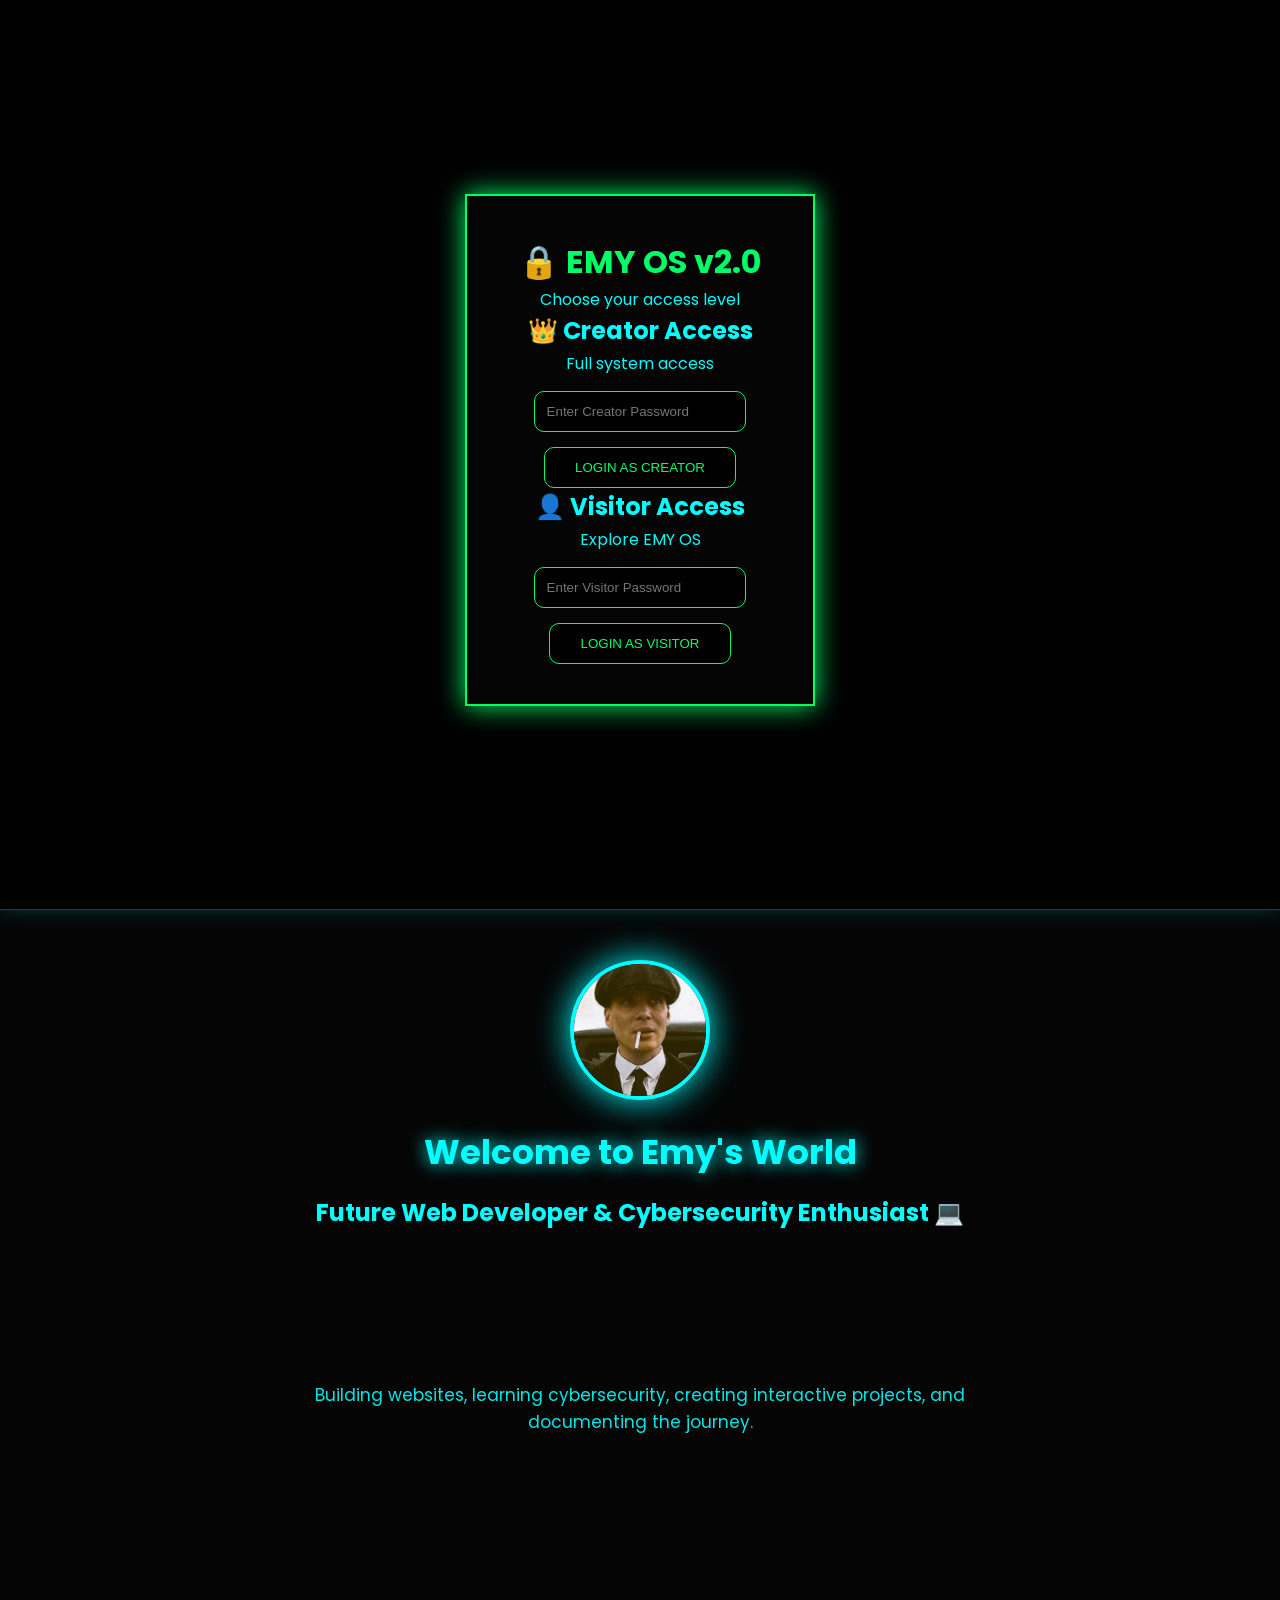
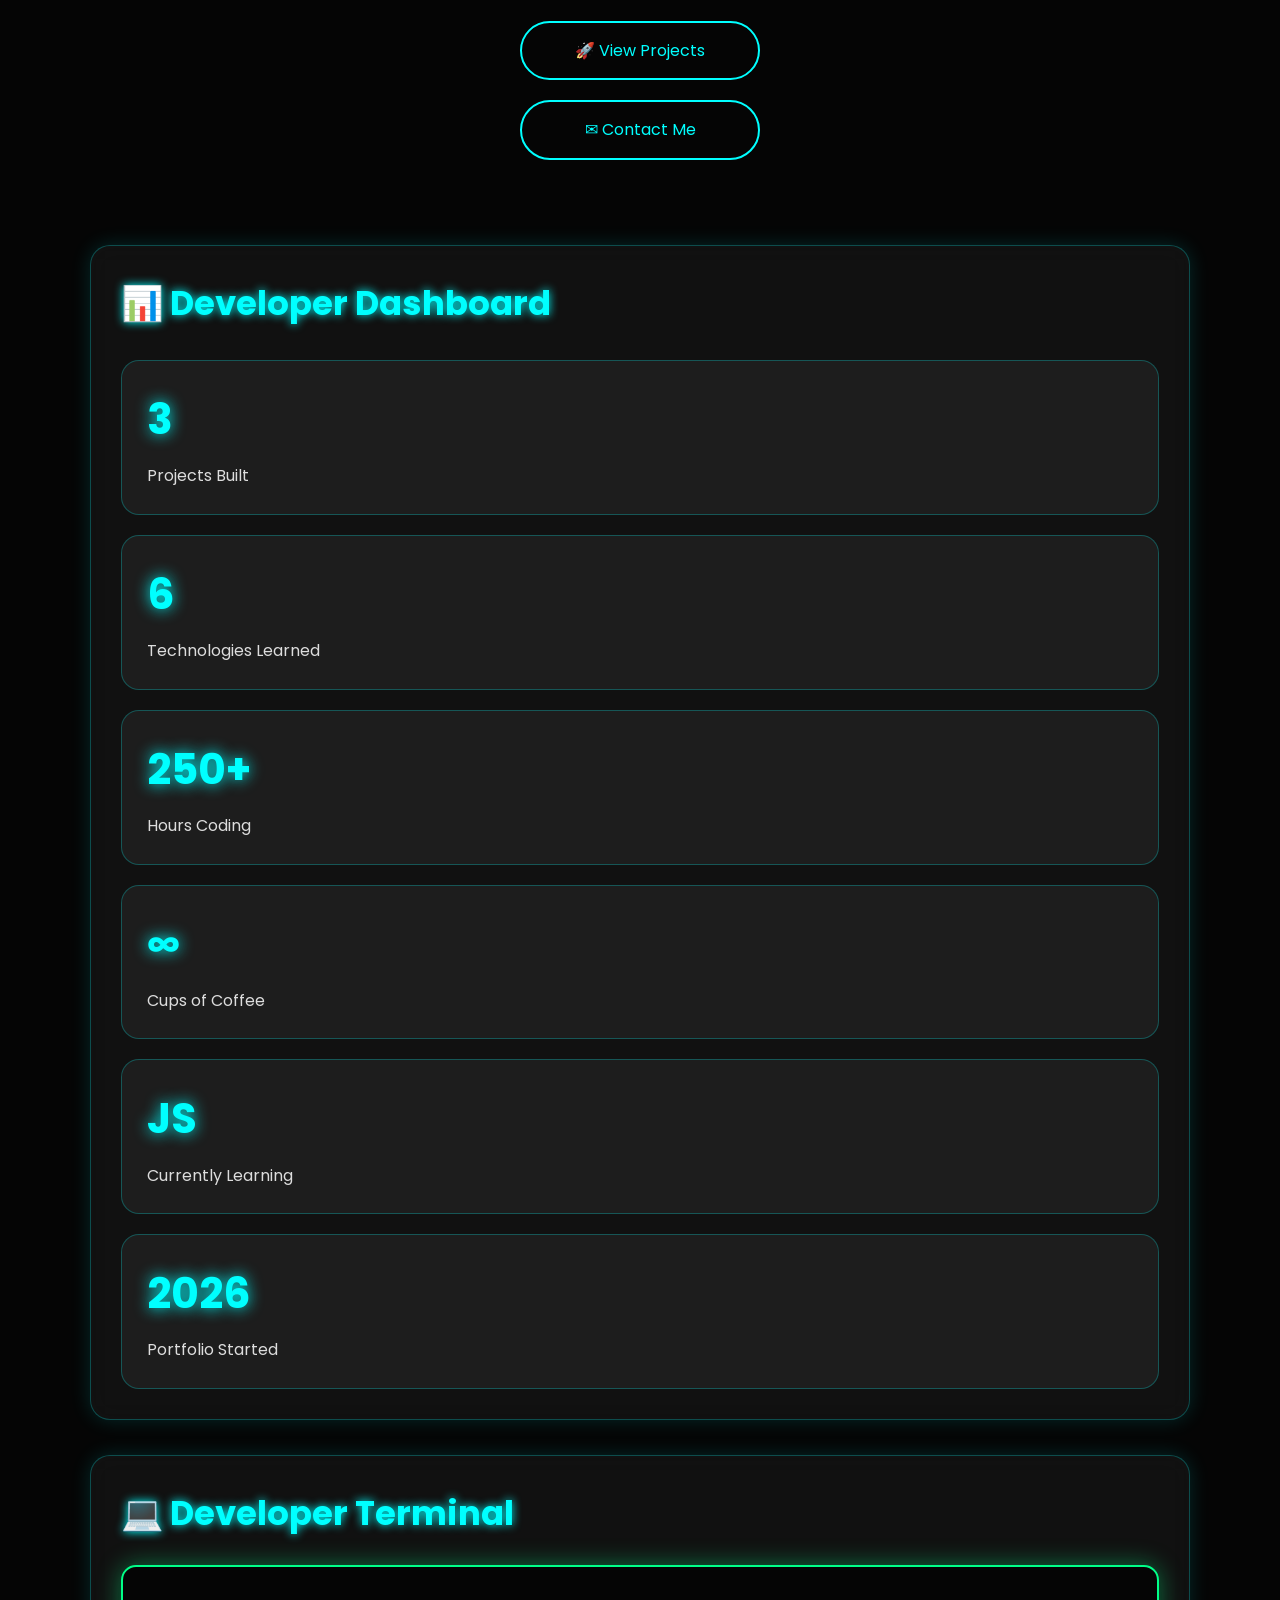
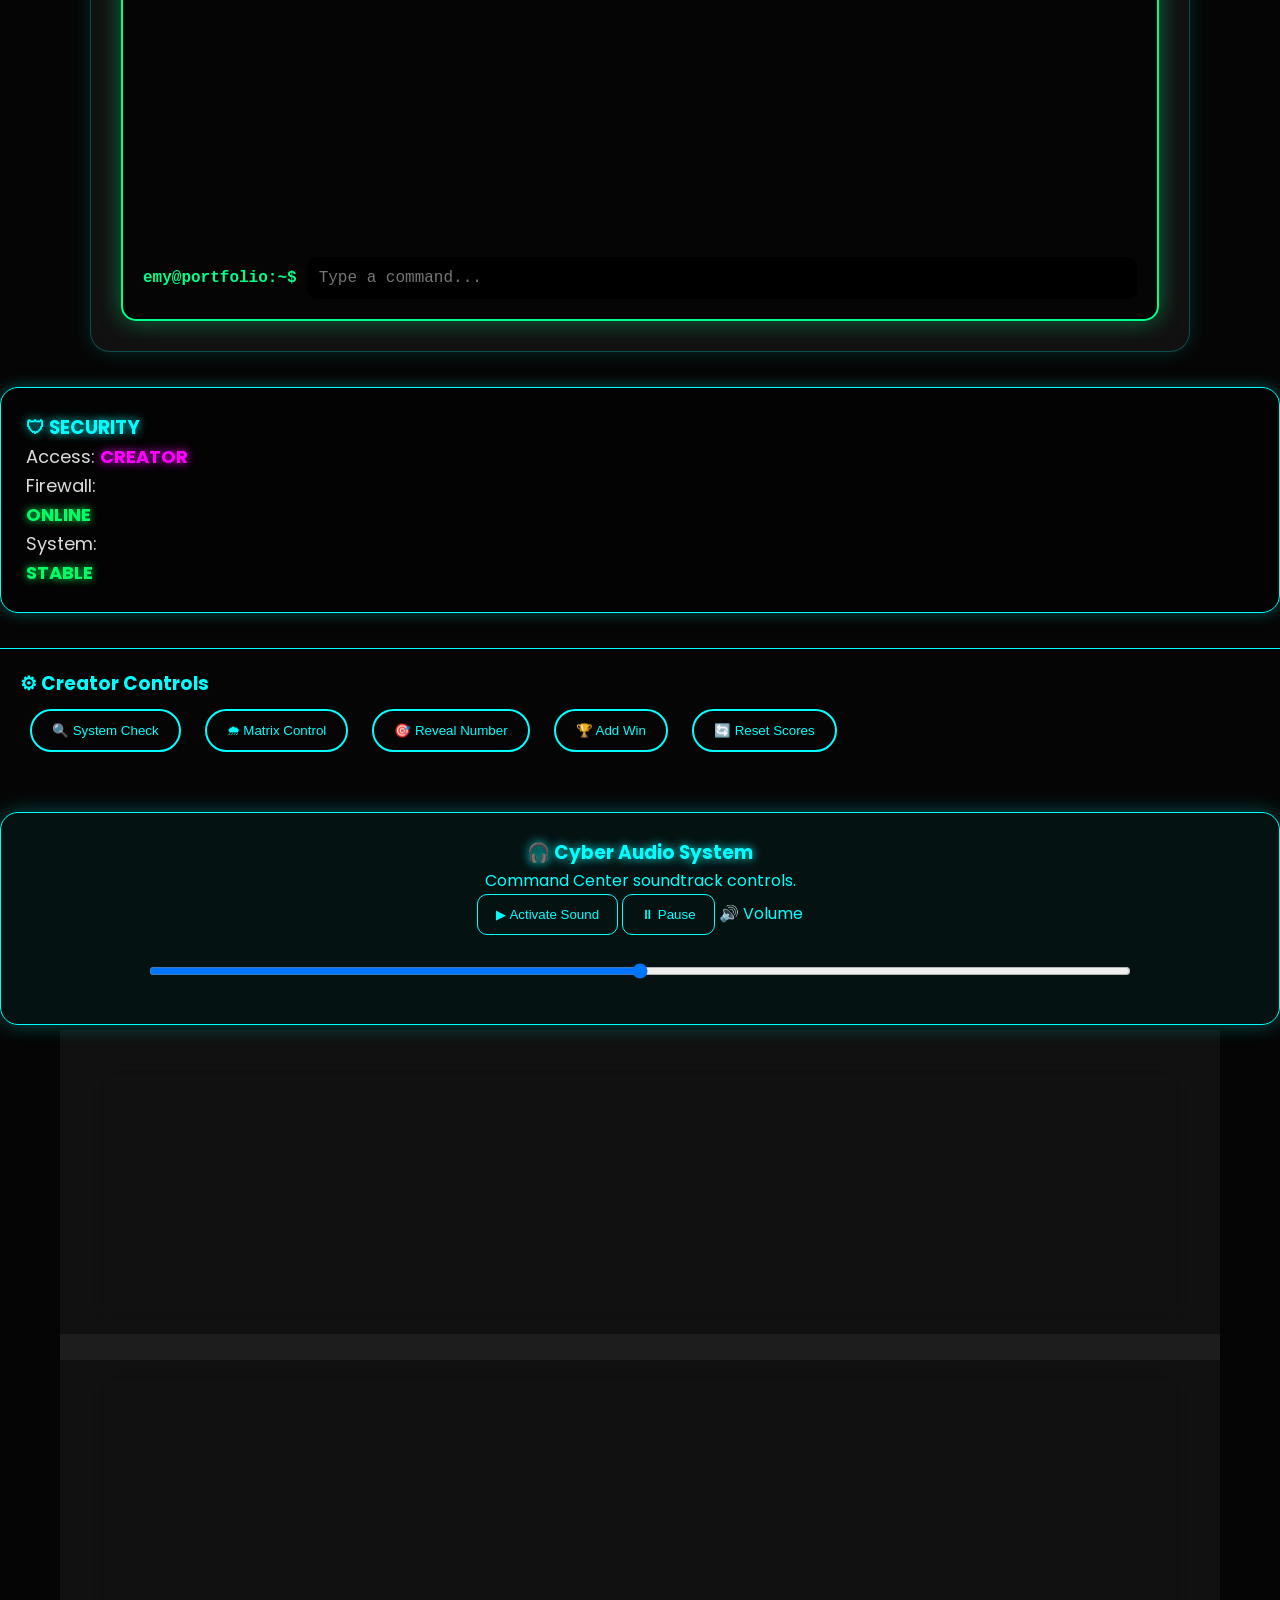
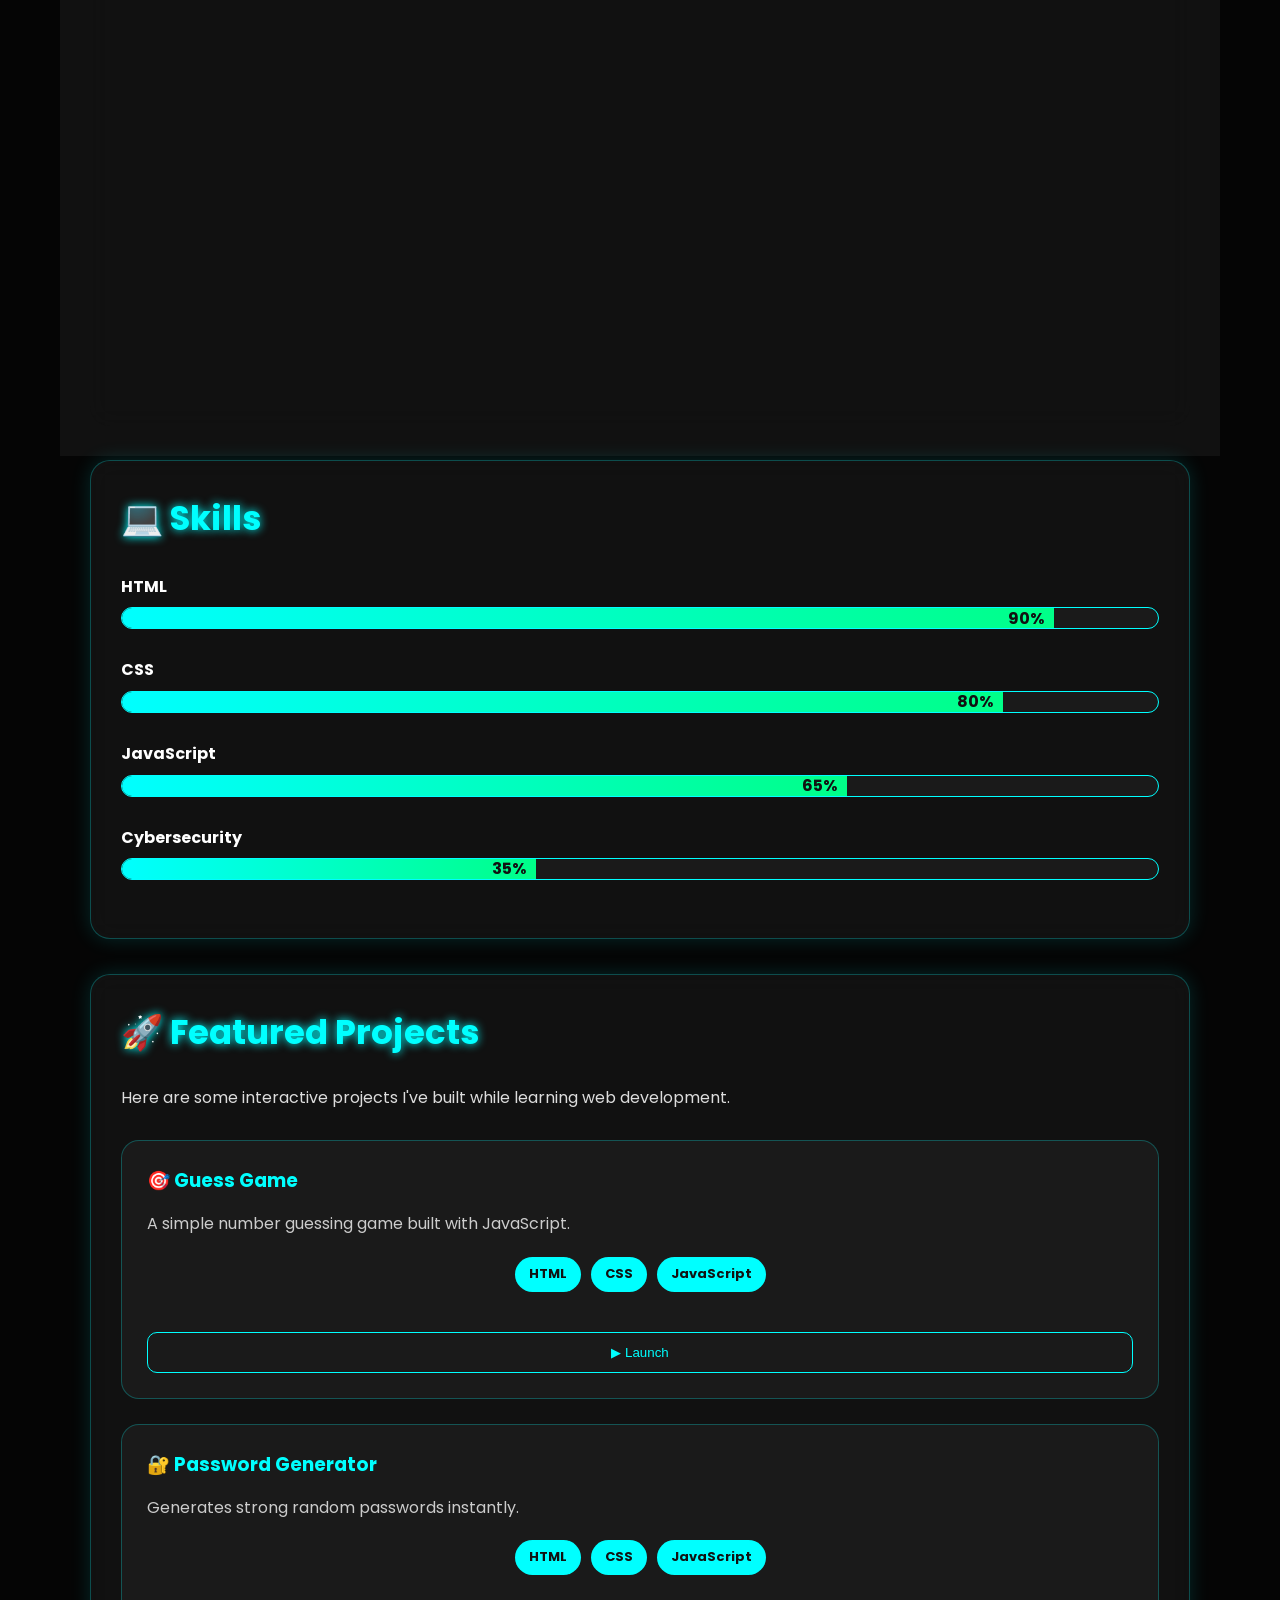
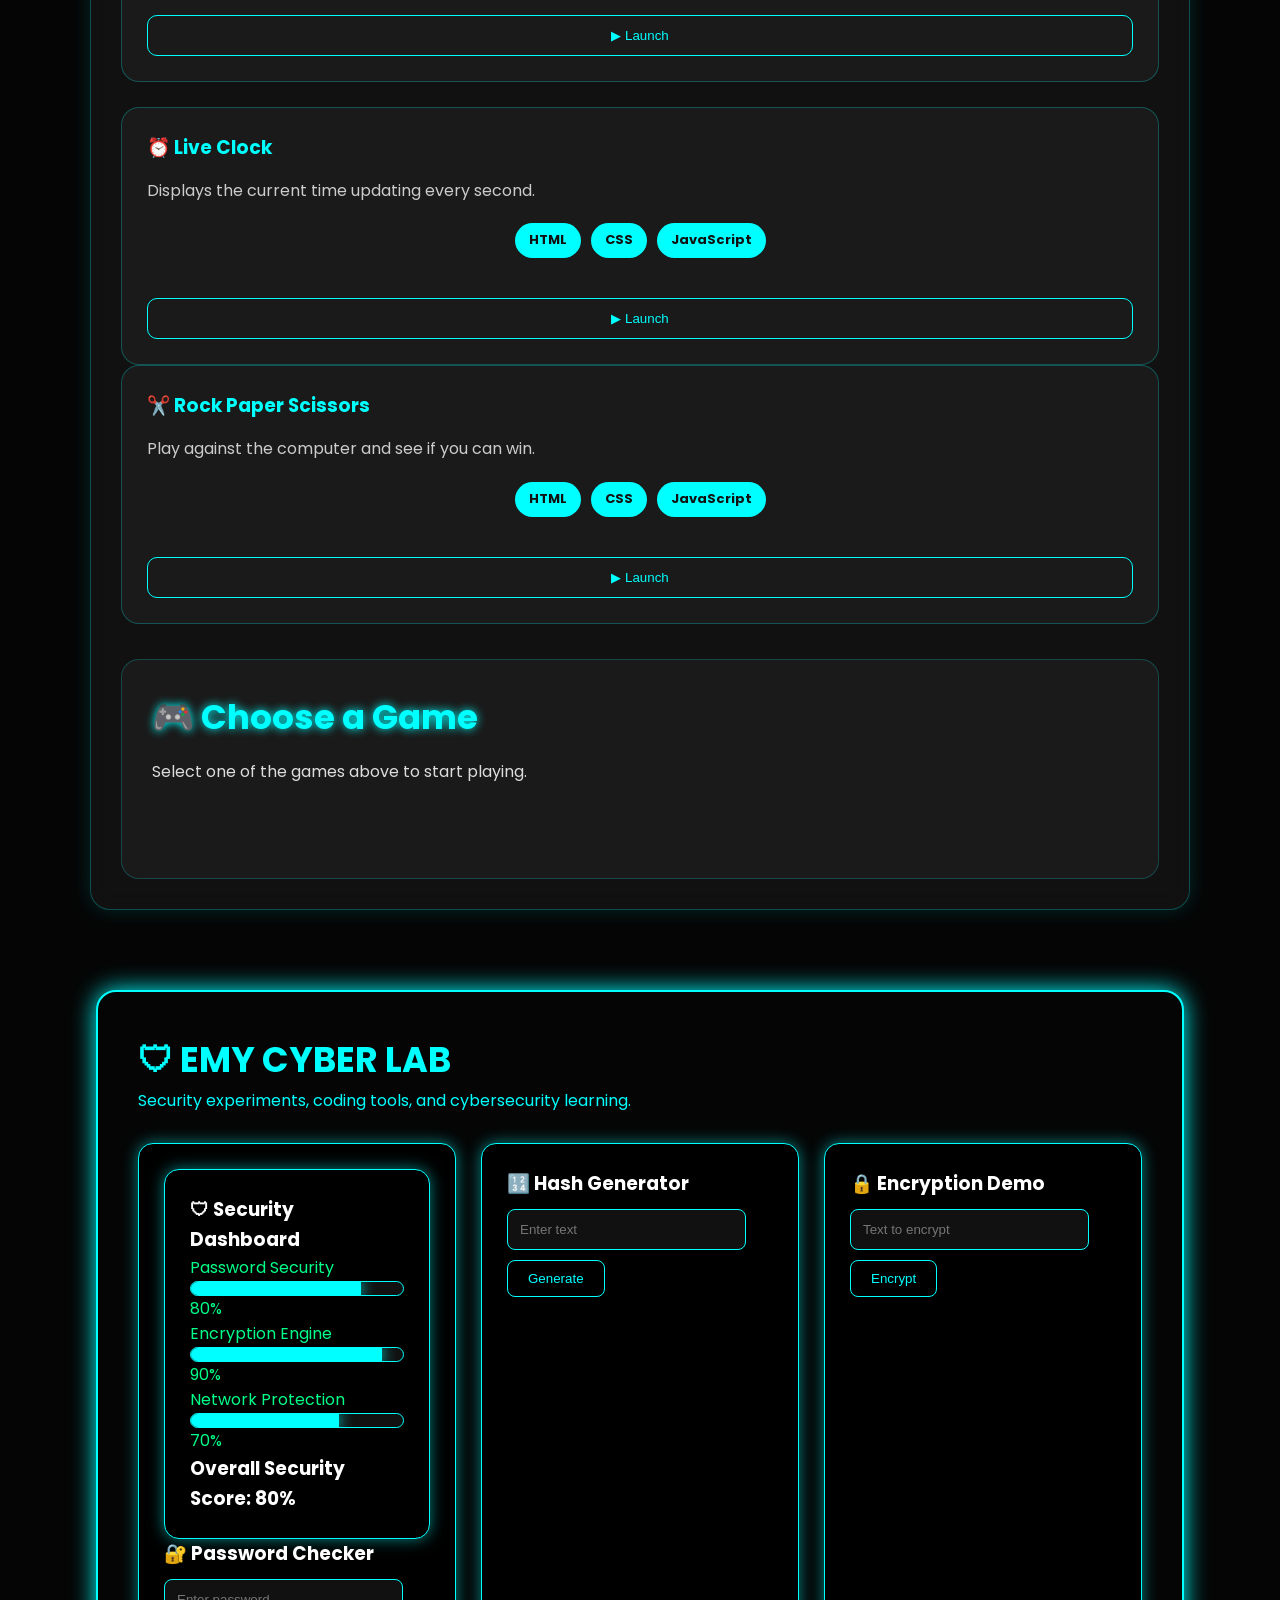
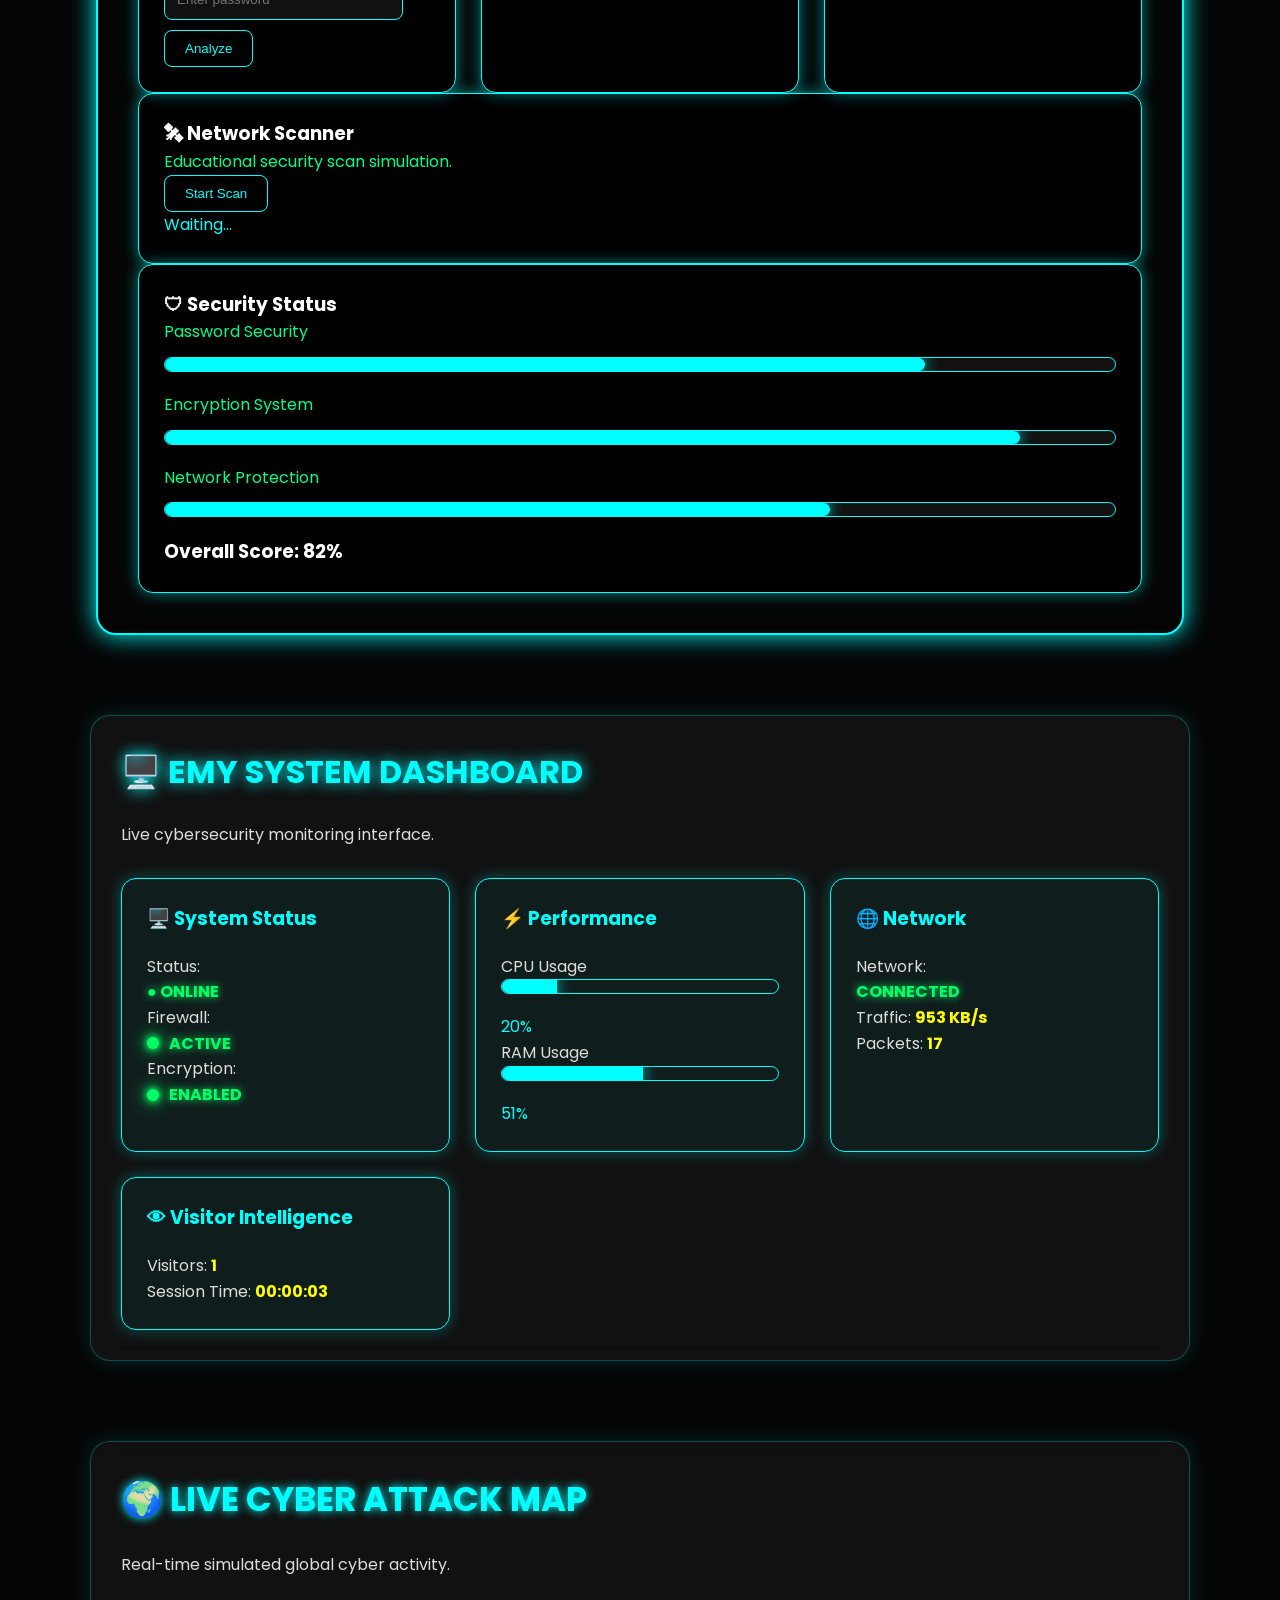
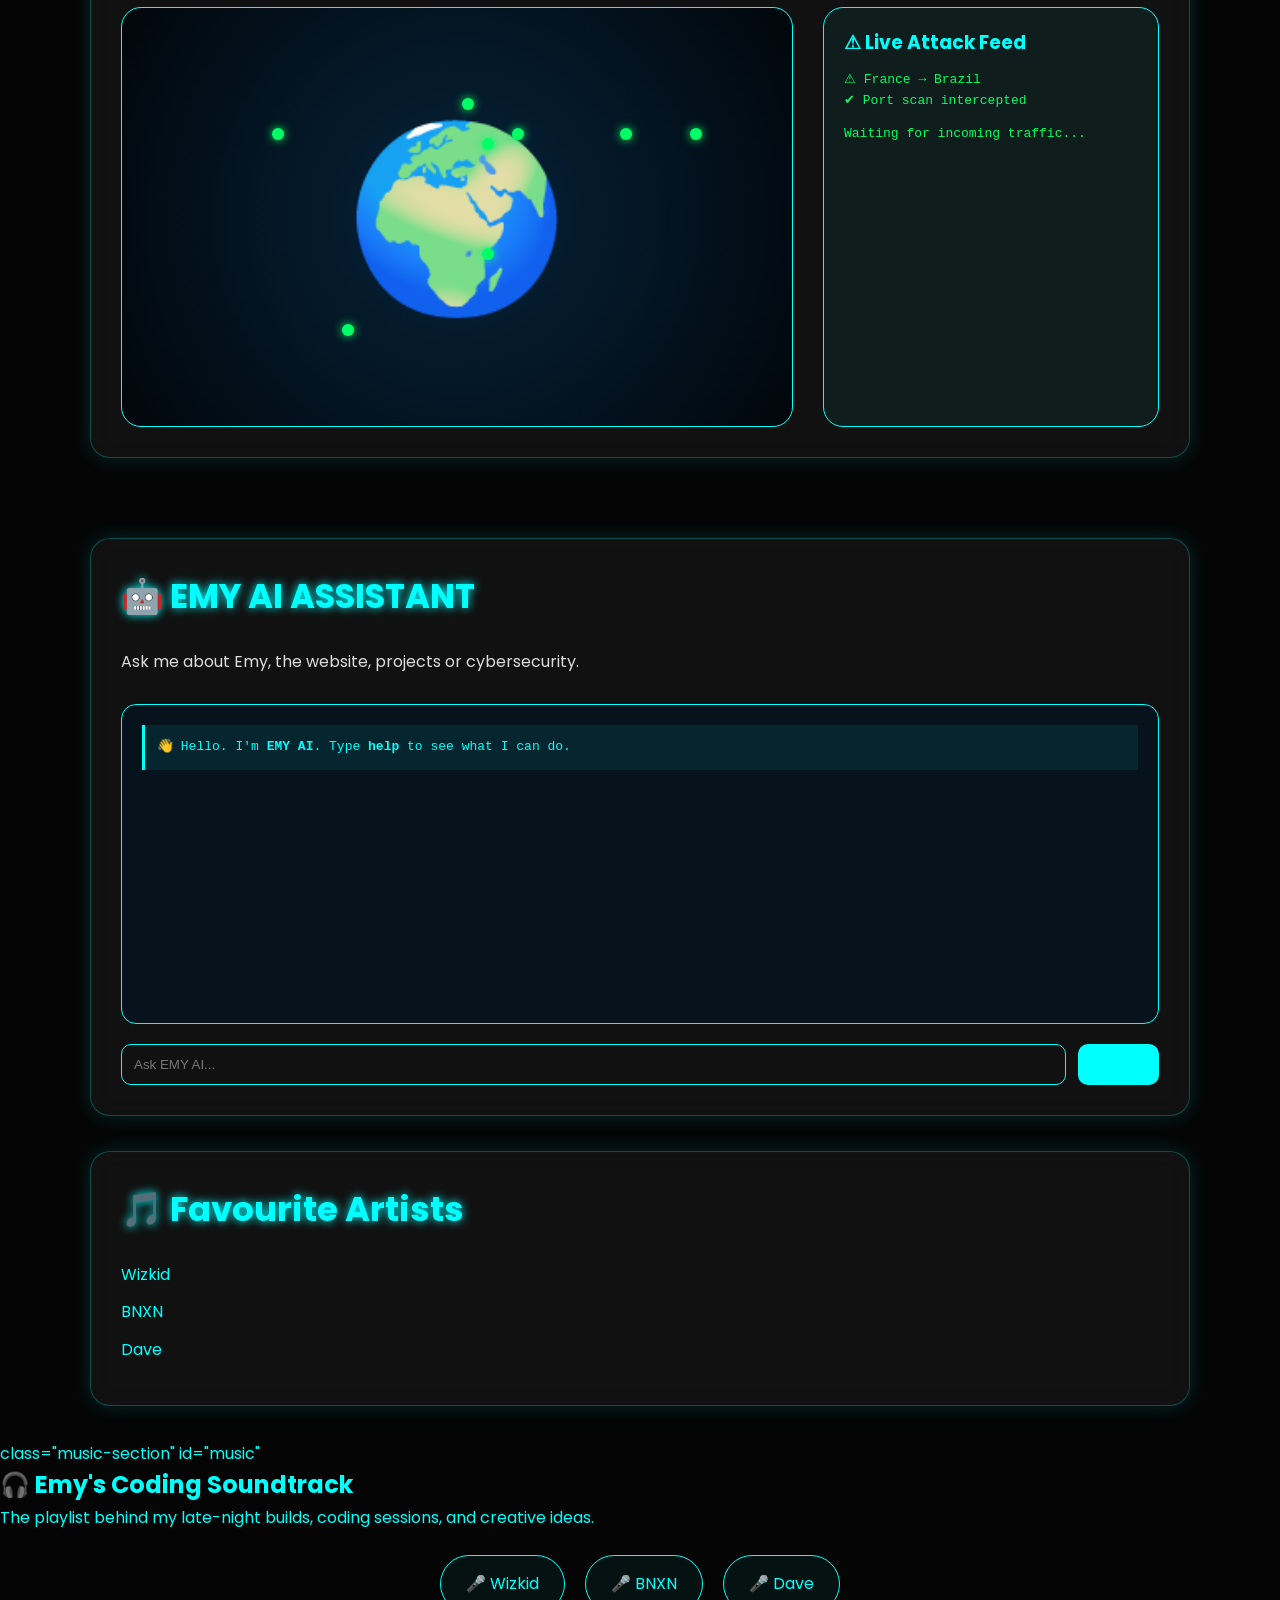
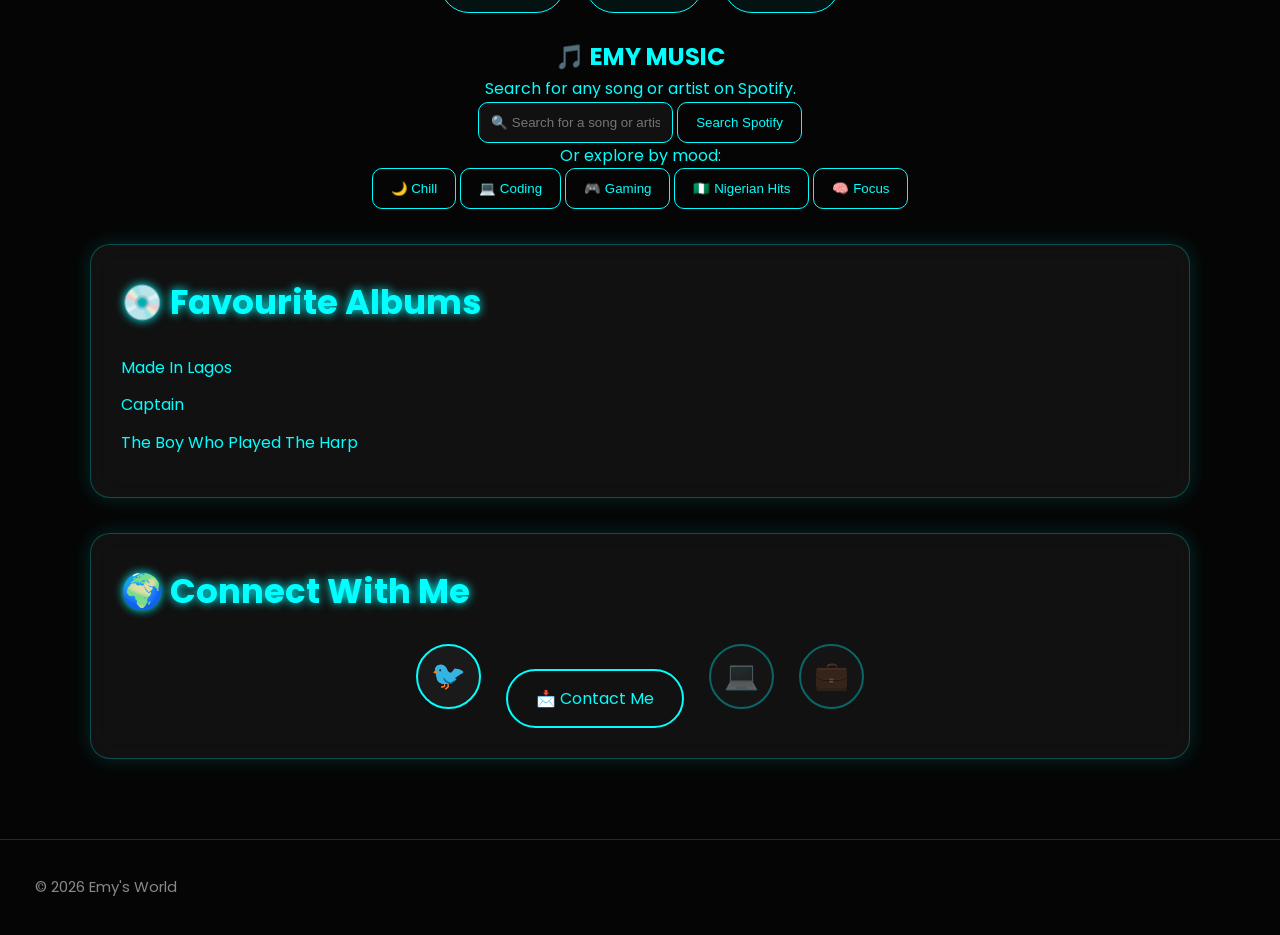
==== commit f455a6dd: "Add files via upload" ====
--- a/index.html
+++ b/index.html
@@ -30,197 +30,68 @@
         </h1>
 
         <p>
-            Welcome back, Creator 👑
+            Choose your access level
         </p>
 
-        <input 
-        id="osPassword"
-        type="password"
-        placeholder="Enter password">
-
-        <button onclick="loginEMYOS()">
-            LOGIN
-        </button>
+
+        <div class="login-options">
+
+
+            <!-- CREATOR LOGIN -->
+
+            <div class="login-card">
+
+                <h2>
+                    👑 Creator Access
+                </h2>
+
+                <p>
+                    Full system access
+                </p>
+
+                <input
+                    type="password"
+                    id="creatorPassword"
+                    placeholder="Enter Creator Password"
+                >
+
+                <button onclick="loginCreator()">
+                    LOGIN AS CREATOR
+                </button>
+
+            </div>
+
+
+            <!-- VISITOR LOGIN -->
+
+            <div class="login-card">
+
+                <h2>
+                    👤 Visitor Access
+                </h2>
+
+                <p>
+                    Explore EMY OS
+                </p>
+
+                <input
+                    type="password"
+                    id="visitorPassword"
+                    placeholder="Enter Visitor Password"
+                >
+
+                <button onclick="loginVisitor()">
+                    LOGIN AS VISITOR
+                </button>
+
+            </div>
+
+
+        </div>
 
         <p id="loginMessage"></p>
 
     </div>
-
-</div>
-
-<div id="emyBootScreen">
-
-    <div class="boot-box">
-
-        <h1>🖥️ EMY OS v2.0</h1>
-
-        <p id="bootMessage">
-            Initializing EMY OS...
-        </p>
-
-        <div class="boot-progress-container">
-
-            <div id="bootProgress"></div>
-
-        </div>
-
-        <div id="bootLog"></div>
-
-    </div>
-
-</div>
-
-<div id="bootScreen">
-
-    <div class="boot-logo">
-        EMY OS v2.0
-    </div>
-
-    <div id="bootProgressContainer">
-
-        <div id="bootProgressBar"></div>
-
-    </div>
-
-    <div id="bootOutput"></div>
-
-</div>
-
-<!-- =========================
-     EMY OS DESKTOP
-========================= -->
-
-<div id="emyDesktop" class="emy-desktop">
-
-    <div class="desktop-title">
-        🖥️ EMY OS v2.0
-    </div>
-
-
-    <div class="desktop-icons">
-
-<div class="desktop-shortcut" ondblclick="openWindow('terminalWindow')">
-
-<div class="shortcut-icon">
-
-💻
-
-</div>
-
-<div class="shortcut-label">
-
-Terminal
-
-</div>
-
-</div>
-
-
-
-<div class="desktop-shortcut" ondblclick="openWindow('dashboardWindow')">
-
-<div class="shortcut-icon">
-
-📊
-
-</div>
-
-<div class="shortcut-label">
-
-Dashboard
-
-</div>
-
-</div>
-
-
-
-<div class="desktop-shortcut" ondblclick="openWindow('aiWindow')">
-
-<div class="shortcut-icon">
-
-🤖
-
-</div>
-
-<div class="shortcut-label">
-
-EMY AI
-
-</div>
-
-</div>
-
-
-
-<div class="desktop-shortcut" ondblclick="openWindow('cyberWindow')">
-
-<div class="shortcut-icon">
-
-🛡
-
-</div>
-
-<div class="shortcut-label">
-
-Cyber Lab
-
-</div>
-
-</div>
-
-<div class="desktop-shortcut" ondblclick="openWindow('achievementsWindow')">
-
-    <div class="shortcut-icon">
-        🏆
-    </div>
-
-    <div class="shortcut-label">
-        Achievements
-    </div>
-
-</div>
-
-<div
-    class="desktop-shortcut"
-    id="explorerShortcut"
-    ondblclick="openExplorer()"
->
-
-<div class="shortcut-icon">
-📁
-</div>
-
-<div class="shortcut-label">
-Explorer
-</div>
-
-</div>
-
-<div class="desktop-shortcut" ondblclick="openWindow('wallpaperWindow')">
-
-    <div class="shortcut-icon">
-        🎨
-    </div>
-
-    <div class="shortcut-label">
-        Wallpapers
-    </div>
-    
-    <div class="desktop-shortcut"
-ondblclick="openWindow('profileWindow')">
-
-    <div class="shortcut-icon">
-        👤
-    </div>
-
-    <div class="shortcut-label">
-        My Profile
-    </div>
-
-</div>
-
-
 
 </div>
 
@@ -315,7 +186,7 @@
 
 </div>
 
-</div>
+
 
     <div id="taskbar">
 
@@ -347,7 +218,7 @@
 
 </div>
 
-</div>
+
 
 
 <div id="fileViewerWindow" class="os-window">
@@ -916,151 +787,162 @@
 
 <section class="creator-panel" id="creatorPanel">
 
-
     <h2>
         👑 EMY COMMAND CENTER
     </h2>
 
-
     <div class="command-grid">
 
-</div>
         <!-- SYSTEM CARD -->
 
         <div class="command-card">
 
-          <h3>
-    🖥 SYSTEM
-</h3>
-
-<p>
-    Website:
-    <span class="online">
-<span class="led"></span>
-ONLINE
-</span>
-</p>
-
-<p>
-    Terminal:
-    <span class="online">
-        ACTIVE
-    </span>
-</p>
-
-<p>
-    Security:
-    <span class="root">
-        ROOT
-    </span>
-</p>
-
-<hr>
-
-<p>
-    🌐 Visitors:
-    <span id="visitorCount">
-        1
-    </span>
-</p>
-
-<p>
-    ⏱ Session:
-    <span id="sessionTimer">
-        00:00:00
-    </span>
-</p>
-
-<p>
-    ⚡ CPU:
-    <span id="cpuStatus">
-        Stable
-    </span>
-</p>
-
-<p>
-    📡 Network:
-    <span id="networkStatus">
-        Connected
-    </span>
-</p>
-
-<hr>
-
-<p>
-    🕒 Time:
-    <span id="liveClock">
-        --:--:--
-    </span>
-</p>
-
-<p>
-    🎨 Theme:
-    <span id="themeStatus">
-        Dark
-    </span>
-</p>
-
-<p>
-    💻 Version:
-    <span class="root">
-        EmyOS v2.1
-    </span>
-</p>
-
-
-        </div>
+            <h3>
+                🖥 SYSTEM
+            </h3>
+
+            <p>
+                Website:
+                <span class="online">
+                    <span class="led"></span>
+                    ONLINE
+                </span>
+            </p>
+
+            <p>
+                Terminal:
+                <span class="online">
+                    ACTIVE
+                </span>
+            </p>
+
+            <p>
+                Security:
+                <span class="root">
+                    ROOT
+                </span>
+            </p>
+
+            <hr>
+
+            <p>
+                🌐 Visitors:
+                <span id="visitorCount">
+                    1
+                </span>
+            </p>
+
+            <p>
+                ⏱ Session:
+                <span id="sessionTimer">
+                    00:00:00
+                </span>
+            </p>
+
+            <p>
+                ⚡ CPU:
+                <span id="cpuStatus">
+                    Stable
+                </span>
+            </p>
+
+            <p>
+                📡 Network:
+                <span id="networkStatus">
+                    Connected
+                </span>
+            </p>
+
+            <hr>
+
+            <p>
+                🕒 Time:
+                <span id="liveClock">
+                    --:--:--
+                </span>
+            </p>
+
+            <p>
+                🎨 Theme:
+                <span id="themeStatus">
+                    Dark
+                </span>
+            </p>
+
+            <p>
+                💻 Version:
+                <span class="root">
+                    EmyOS v2.1
+                </span>
+            </p>
+
+        </div>
+
+
+        <!-- VISITOR INTELLIGENCE CARD -->
 
         <div class="command-card">
 
-    <h3>📊 VISITOR INTELLIGENCE</h3>
-
-    <p>
-        👥 Total Visits:
-        <span id="visitCount">0</span>
-    </p>
-
-    <p>
-        🎮 Games Played:
-        <span id="gamesPlayed">0</span>
-    </p>
-
-    <p>
-        💻 Commands Used:
-        <span id="commandCount">0</span>
-    </p>
-
-    <p>
-        👑 Creator Logins:
-        <span id="creatorCount">0</span>
-    </p>
-
-</div>
-
-<div class="command-card">
-
-    <h3>
-        📜 LIVE ACTIVITY
-    </h3>
-
-
-  <div id="activityFeed">
-
-    <div class="activity-item system">
-
-        <span class="activity-type">
-            SYSTEM
-        </span>
-
-        <p>
-            System Started...
-        </p>
-
-    </div>
-
-</div>
-
-
+            <h3>
+                📊 VISITOR INTELLIGENCE
+            </h3>
+
+            <p>
+                👥 Total Visits:
+                <span id="visitCount">
+                    0
+                </span>
+            </p>
+
+            <p>
+                🎮 Games Played:
+                <span id="gamesPlayed">
+                    0
+                </span>
+            </p>
+
+            <p>
+                💻 Commands Used:
+                <span id="commandCount">
+                    0
+                </span>
+            </p>
+
+            <p>
+                👑 Creator Logins:
+                <span id="creatorCount">
+                    0
+                </span>
+            </p>
+
+        </div>
+
+
+        <!-- LIVE ACTIVITY CARD -->
+
+        <div class="command-card">
+
+            <h3>
+                📜 LIVE ACTIVITY
+            </h3>
+
+            <div id="activityFeed">
+
+                <div class="activity-item system">
+
+                    <span class="activity-type">
+                        SYSTEM
+                    </span>
+
+                    <p>
+                        System Started...
+                    </p>
+
+                </div>
+
+            </div>
+
+        </div>
 
 
         <!-- GAMES CARD -->
@@ -1070,7 +952,6 @@
             <h3>
                 🎮 GAMES
             </h3>
-
 
             <p>
                 Guess Game:
@@ -1079,7 +960,6 @@
                 </span>
             </p>
 
-
             <p>
                 RPS:
                 <span class="online">
@@ -1087,7 +967,6 @@
                 </span>
             </p>
 
-
             <p>
                 Game Master:
                 <span class="root">
@@ -1095,10 +974,11 @@
                 </span>
             </p>
 
-
-        </div>
-
-
+        </div>
+
+    </div>
+
+</section>
 
 
 
@@ -1139,7 +1019,6 @@
 
 
 
-    </div>
 
 
 
@@ -1223,7 +1102,6 @@
 
 
 
-</section>
 
 <!-- ================= ABOUT ================= -->
 
@@ -1917,9 +1795,11 @@
 
 </section>
 
-<!-- MUSIC SECTION -->
-
-<section class="card music-section">
+<!-- =========================
+     EMY MUSIC HUB
+========================= -->
+
+ class="music-section" id="music"
 
     <h2>🎧 Emy's Coding Soundtrack</h2>
 
@@ -1945,57 +1825,64 @@
     </div>
 
 
-  <h3>
-    🎵 My Coding Playlist
-</h3>
-
-<!-- MUSIC VISUALIZER -->
-
-<div class="now-playing">
-
-    <div class="vinyl">
-
-        🎧
-
-    </div>
-
-
-    <div class="track-info">
-
-        <h3>
-            🔴 NOW PLAYING
-        </h3>
-
-        <p>
-            Emy's Coding Soundtrack
-        </p>
-
-    </div>
-
-
-    <div class="equalizer">
-
-        <span></span>
-        <span></span>
-        <span></span>
-        <span></span>
-        <span></span>
-
-    </div>
-
-</div>
-
-
-<iframe 
-src="https://open.spotify.com/embed/playlist/7bYX07uYdjdIxJtIwh0NZa?utm_source=generator"
-width="100%"
-height="352"
-frameborder="0"
-allow="autoplay; clipboard-write; encrypted-media; fullscreen; picture-in-picture"
-loading="lazy">
-</iframe>
+ 
+
+<!-- =========================
+     EMY MUSIC HUB
+========================= -->
+
+<section class="music-section" id="music">
+
+    <h2>🎵 EMY MUSIC</h2>
+
+    <p>
+        Search for any song or artist on Spotify.
+    </p>
+
+    <div class="music-search">
+
+        <input
+            type="text"
+            id="spotifySearchInput"
+            placeholder="🔍 Search for a song or artist..."
+        >
+
+        <button onclick="searchSpotify()">
+            Search Spotify
+        </button>
+
+    </div>
+
+    <p>
+        Or explore by mood:
+    </p>
+
+    <div class="music-controls">
+
+        <button onclick="searchSpotify('chill')">
+            🌙 Chill
+        </button>
+
+        <button onclick="searchSpotify('coding music')">
+            💻 Coding
+        </button>
+
+        <button onclick="searchSpotify('gaming music')">
+            🎮 Gaming
+        </button>
+
+        <button onclick="searchSpotify('Nigerian hits')">
+            🇳🇬 Nigerian Hits
+        </button>
+
+        <button onclick="searchSpotify('focus music')">
+            🧠 Focus
+        </button>
+
+    </div>
 
 </section>
+
 
 <!-- ================= ALBUMS ================= -->
 
@@ -2231,9 +2118,8 @@
 </div>
 
 </div>
-
 <!-- ================= SCRIPTS ================= -->
-<body>
+
 <script src="js/utils.js"></script>
 <script src="js/achievements.js"></script>
 <script src="js/developer.js"></script>
@@ -2243,8 +2129,9 @@
 <script src="js/explorer.js"></script>
 <script src="js/script.js"></script>
 <script src="js/matrix.js"></script>
-
-</body>
+<script src="js/music.js"></script>
+
+<script src="https://open.spotify.com/embed/iframe-api/v1" async></script>
 
 </html>
 
--- a/css/style.css
+++ b/css/style.css
@@ -1,3562 +1,4097 @@
-/* ===================================================
-   EMY'S WORLD v2.0
-   PART 1 - FOUNDATION
-=================================================== */
-
-*{
-    margin:0;
-    padding:0;
-    box-sizing:border-box;
-}
-
-html{
-    scroll-behavior:smooth;
-}
-
-body{
-
-    font-family: 'Poppins', sans-serif;
-
-    background:#050505;
-
-    color:cyan;
-
-    overflow-x:hidden;
-
-    line-height:1.6;
-
-}
-
-/* PARTICLE CANVAS */
-
-#particles{
-
-    position:fixed;
-
-    inset:0;
-
-    width:100%;
-
-    height:100%;
-
-    z-index:-1;
-
-}
-
-/* NAVBAR */
-
-.navbar{
-
-    position:sticky;
-
-    z-index:9999;
-
-box-shadow:
-
-0 0 20px rgba(0,255,255,.2);
-
-    top:0;
-
-    display:flex;
-
-    justify-content:center;
-
-    align-items:center;
-
-    gap:25px;
-
-    padding:18px;
-
-    background:rgba(0,0,0,.75);
-
-    backdrop-filter:blur(12px);
-
-    border-bottom:1px solid rgba(0,255,255,.3);
-
-
-}
-
-.navbar a{
-
-    color:cyan;
-
-    text-decoration:none;
-
-    font-weight:bold;
-
-    transition:.3s;
-
-}
-
-.navbar a:hover{
-
-    color:white;
-
-    text-shadow:0 0 10px cyan;
-
-}
-
-/* BUTTON */
-
-button{
-
-    padding:12px 18px;
-
-    border-radius:10px;
-
-    border:1px solid cyan;
-
-    background:transparent;
-
-    color:cyan;
-
-    cursor:pointer;
-
-    transition:.3s;
-
-}
-
-button:hover{
-
-    background:cyan;
-
-    color:#111;
-
-    box-shadow:0 0 20px cyan;
-
-}
-
-/* HERO */
-
-.hero{
-
-    min-height:100vh;
-
-    display:flex;
-
-    flex-direction:column;
-
-    justify-content:center;
-
-    align-items:center;
-
-    text-align:center;
-
-    padding:50px 20px;
-
-}
-
-/* PROFILE */
-
-.profile-pic{
-
-    width:180px;
-
-    height:180px;
-
-    object-fit:cover;
-
-    border-radius:50%;
-
-    border:4px solid cyan;
-
-    box-shadow:0 0 35px cyan;
-
-    transition:.35s;
-
-    margin-bottom:25px;
-
-}
-
-.profile-pic:hover{
-
-    transform:scale(1.08);
-
-    box-shadow:0 0 60px cyan;
-
-}
-
-/* TITLE */
-
-#title{
-
-    font-size:58px;
-
-    margin-bottom:15px;
-
-    text-shadow:0 0 18px cyan;
-
-}
-
-.hero h3{
-
-    font-size:28px;
-
-    margin-bottom:20px;
-
-}
-
-.hero p{
-
-font-size:20px;
-
-max-width:750px;
-
-margin:auto;
-
-opacity:.9;
-
-}
-
-.hero-buttons{
-
-    display:flex;
-
-    gap:20px;
-
-    margin-top:35px;
-
-    flex-wrap:wrap;
-
-}
-
-.hero-btn{
-
-    text-decoration:none;
-
-    color:cyan;
-
-    padding:15px 30px;
-
-    border:2px solid cyan;
-
-    border-radius:40px;
-
-    transition:.3s;
-
-}
-
-.hero-btn:hover{
-
-    background:cyan;
-
-    color:black;
-
-}
-
-/* ===================================================
-   PART 2 - CARDS, SKILLS & PROJECTS
-=================================================== */
-
-/* SECTION CARDS */
-
-.card{
-
-    width:min(1100px,90%);
-
-    margin:35px auto;
-
-    padding:30px;
-
-    border-radius:20px;
-
-    background:rgba(255,255,255,.05);
-
-    border:1px solid rgba(0,255,255,.25);
-
-    backdrop-filter:blur(12px);
-
-    box-shadow:0 0 20px rgba(0,255,255,.15);
-
-    transition:.35s;
-
-}
-
-.command-card:hover{
-
-transform:
-translateY(-8px)
-scale(1.02);
-
-}
-
-
-.card h2{
-
-    margin-bottom:25px;
-
-    font-size:34px;
-
-    color:cyan;
-
-    text-shadow:0 0 10px cyan;
-
-}
-
-.card p{
-
-    color:#ddd;
-
-}
-
-/* LISTS */
-
-.card ul{
-
-    list-style:none;
-
-    padding:0;
-
-}
-
-.card li{
-
-    margin:12px 0;
-
-}
-
-/* ======================
-   SKILLS
-====================== */
-
-.skill{
-
-    margin:28px 0;
-
-    text-align:left;
-
-}
-
-.skill p{
-
-    margin-bottom:8px;
-
-    font-weight:bold;
-
-    color:white;
-
-}
-
-.progress{
-
-    width:100%;
-
-    height:22px;
-
-    background:#1a1a1a;
-
-    border-radius:20px;
-
-    overflow:hidden;
-
-    border:1px solid cyan;
-
-}
-
-.progress-bar{
-
-    height:100%;
-
-    display:flex;
-
-    justify-content:flex-end;
-
-    align-items:center;
-
-    padding-right:10px;
-
-    background:linear-gradient(90deg,#00ffff,#00ff88);
-
-    color:#111;
-
-    font-weight:bold;
-
-    transition:width 1.2s ease;
-
-}
-
-.html{width:90%;}
-
-.css{width:85%;}
-
-.js{width:70%;}
-
-.cyber{width:40%;}
-
-/* ======================
-   QUICK FACTS
-====================== */
-
-.facts{
-
-    display:grid;
-
-    grid-template-columns:repeat(auto-fit,minmax(220px,1fr));
-
-    gap:20px;
-
-    margin-top:30px;
-
-}
-
-.fact{
-
-    padding:25px;
-
-    border-radius:18px;
-
-    background:rgba(0,255,255,.05);
-
-    border:1px solid rgba(0,255,255,.25);
-
-    transition:.35s;
-
-}
-
-.fact:hover{
-
-    transform:translateY(-8px);
-
-    box-shadow:0 0 25px cyan;
-
-}
-
-.fact h3{
-
-    color:cyan;
-
-    margin:15px 0 10px;
-
-}
-
-.fact p{
-
-    color:#ddd;
-
-}
-
-/* ======================
-   PROJECTS
-====================== */
-
-.project-grid{
-
-    display:grid;
-
-    grid-template-columns:repeat(auto-fit,minmax(260px,1fr));
-
-    gap:25px;
-
-    margin-top:30px;
-
-}
-
-.project-card{
-
-    padding:25px;
-
-    border-radius:18px;
-
-    background:rgba(255,255,255,.04);
-
-    border:1px solid rgba(0,255,255,.25);
-
-    transition:.35s;
-
-    cursor:pointer;
-
-}
-
-.project-card:hover{
-
-    transform:translateY(-10px);
-
-    box-shadow:0 0 30px cyan;
-
-}
-
-.project-card h3{
-
-    color:cyan;
-
-    margin-bottom:15px;
-
-}
-
-.project-card p{
-
-    color:#ccc;
-
-}
-
-.tech-stack{
-
-    display:flex;
-
-    flex-wrap:wrap;
-
-    justify-content:center;
-
-    gap:10px;
-
-    margin:20px 0;
-
-}
-
-.tech-stack span{
-
-    padding:7px 14px;
-
-    border-radius:20px;
-
-    background:cyan;
-
-    color:#111;
-
-    font-size:13px;
-
-    font-weight:bold;
-
-}
-
-.project-card button{
-
-    width:100%;
-
-    margin-top:20px;
-
-}
-
-/* ===================================================
-   PART 3 - DASHBOARD, TERMINAL & FOOTER
-=================================================== */
-
-/* ======================
-   DEVELOPER DASHBOARD
-====================== */
-
-.stats-grid{
-
-    display:grid;
-
-    grid-template-columns:repeat(auto-fit,minmax(180px,1fr));
-
-    gap:20px;
-
-    margin-top:30px;
-
-}
-
-.stat-card{
-
-    padding:25px;
-
-    border-radius:18px;
-
-    background:rgba(255,255,255,.05);
-
-    border:1px solid rgba(0,255,255,.25);
-
-    transition:.35s;
-
-}
-
-.stat-card:hover{
-
-    transform:translateY(-8px);
-
-    box-shadow:0 0 30px cyan;
-
-}
-
-.stat-card h1{
-
-    font-size:42px;
-
-    color:cyan;
-
-    text-shadow:0 0 15px cyan;
-
-    margin-bottom:10px;
-
-}
-
-.stat-card p{
-
-    color:#ddd;
-
-}
-
-/* ======================
-   TERMINAL
-====================== */
-
-.terminal{
-
-    background:#050505;
-
-    border:2px solid #00ff88;
-
-    border-radius:15px;
-
-    padding:20px;
-
-    font-family:Consolas,monospace;
-
-    box-shadow:0 0 25px rgba(0,255,136,.4);
-
-}
-
-#terminalOutput{
-
-    height:250px;
-
-    overflow-y:auto;
-
-    color:#00ff88;
-
-    margin-bottom:20px;
-
-}
-
-#terminalOutput p{
-
-    margin:8px 0;
-
-}
-
-.terminal-input{
-
-    display:flex;
-
-    align-items:center;
-
-    gap:10px;
-
-}
-
-.terminal-input span{
-
-    color:#00ff88;
-
-    font-weight:bold;
-
-}
-
-#terminalInput{
-
-    flex:1;
-
-    background:black;
-
-    color:#00ff88;
-
-    border:none;
-
-    outline:none;
-
-    font-size:16px;
-
-    font-family:inherit;
-
-}
-
-/* ======================
-   SOCIALS
-====================== */
-
-.social-icons{
-
-    display:flex;
-
-    justify-content:center;
-
-    gap:25px;
-
-    flex-wrap:wrap;
-
-    margin-top:25px;
-
-}
-
-.icon{
-
-    width:65px;
-
-    height:65px;
-
-    display:flex;
-
-    justify-content:center;
-
-    align-items:center;
-
-    border-radius:50%;
-
-    text-decoration:none;
-
-    font-size:28px;
-
-    color:cyan;
-
-    border:2px solid cyan;
-
-    background:rgba(255,255,255,.04);
-
-    transition:.35s;
-
-}
-
-.icon:hover{
-
-    transform:scale(1.15);
-
-    background:cyan;
-
-    color:#111;
-
-    box-shadow:0 0 30px cyan;
-
-}
-
-.icon.disabled{
-
-    opacity:.35;
-
-    pointer-events:none;
-
-}
-
-/* ======================
-   CONTACT BUTTON
-====================== */
-
-.contact-btn{
-
-    display:inline-block;
-
-    margin-top:25px;
-
-    padding:15px 28px;
-
-    border:2px solid cyan;
-
-    border-radius:40px;
-
-    text-decoration:none;
-
-    color:cyan;
-
-    transition:.35s;
-
-}
-
-.contact-btn:hover{
-
-    background:cyan;
-
-    color:#111;
-
-}
-
-/* ======================
-   TOP BUTTON
-====================== */
-
-#topBtn{
-
-    position:fixed;
-
-    right:25px;
-
-    bottom:25px;
-
-    width:55px;
-
-    height:55px;
-
-    border-radius:50%;
-
-    display:none;
-
-    z-index:999;
-
-}
-
-/* ======================
-   FOOTER
-====================== */
-
-footer{
-
-    margin-top:80px;
-
-    padding:35px;
-
-    border-top:1px solid rgba(0,255,255,.2);
-
-    color:#888;
-
-    font-size:15px;
-
-}
-
-/* ===================================================
-   PART 4 - FINAL POLISH
-=================================================== */
-
-/* ======================
-   SCROLL ANIMATIONS
-====================== */
-
-@keyframes startFade{
-
-from{
-
-opacity:0;
-
-transform:
-
-translateY(25px)
-
-scale(.92);
-
-}
-
-to{
-
-opacity:1;
-
-transform:
-
-translateY(0)
-
-scale(1);
-
-}
-
-}
-
-/* ======================
-   IMAGE HOVER
-====================== */
-
-img{
-
-    max-width:100%;
-
-}
-
-.profile-pic{
-
-    animation:float 4s ease-in-out infinite;
-
-}
-
-@keyframes float{
-
-    0%{
-
-        transform:translateY(0);
-
-    }
-
-    50%{
-
-        transform:translateY(-10px);
-
-    }
-
-    100%{
-
-        transform:translateY(0);
-
-    }
-
-}
-
-/* ======================
-   TEXT SELECTION
-====================== */
-
-::selection{
-
-    background:cyan;
-
-    color:black;
-
-}
-
-/* ======================
-   SCROLLBAR
-====================== */
-
-::-webkit-scrollbar{
-
-    width:10px;
-
-}
-
-::-webkit-scrollbar-track{
-
-    background:#111;
-
-}
-
-::-webkit-scrollbar-thumb{
-
-    background:cyan;
-
-    border-radius:20px;
-
-}
-
-::-webkit-scrollbar-thumb:hover{
-
-    background:white;
-
-}
-
-/* ======================
-   LINKS
-====================== */
-
-a{
-
-    transition:.3s;
-
-}
-
-/* ======================
-   INPUTS
-====================== */
-
-input{
-
-    padding:12px;
-
-    border-radius:10px;
-
-    border:1px solid cyan;
-
-    background:#111;
-
-    color:cyan;
-
-    outline:none;
-
-}
-
-input:focus{
-
-    box-shadow:0 0 15px cyan;
-
-}
-
-/* ======================
-   RESPONSIVE TABLET
-====================== */
-
-@media(max-width:900px){
-
-.hero{
-
-padding:80px 20px;
-
-}
-
-#title{
-
-font-size:46px;
-
-}
-
-.hero h3{
-
-font-size:22px;
-
-}
-
-.card{
-
-width:92%;
-
-}
-
-}
-
-/* ======================
-   RESPONSIVE MOBILE
-====================== */
-
-@media(max-width:650px){
-
-.navbar{
-
-    flex-wrap:wrap;
-
-    gap:8px;
-
-    padding:15px;
-
-}
-
-.navbar a{
-
-    font-size:14px;
-
-}
-
-}
-
-#title{
-
-font-size:34px;
-
-}
-
-.hero h3{
-
-font-size:20px;
-
-}
-
-.hero p{
-
-font-size:17px;
-
-}
-
-.profile-pic{
-
-width:140px;
-
-height:140px;
-
-}
-
-.project-grid{
-
-grid-template-columns:1fr;
-
-}
-
-.stats-grid{
-
-grid-template-columns:1fr;
-
-}
-
-.facts{
-
-grid-template-columns:1fr;
-
-}
-
-.hero-buttons{
-
-flex-direction:column;
-
-align-items:center;
-
-}
-
-.hero-btn{
-
-width:240px;
-
-text-align:center;
-
-.command-grid{
-
-    grid-template-columns:1fr;
-
-}
-
-.creator-controls{
-
-    display:flex;
-
-    flex-direction:column;
-
-}
-
-.creator-controls button{
-
-    width:100%;
-
-    margin:8px 0;
-
-}
-
-.terminal{
-
-    padding:15px;
-
-}
-
-#terminalOutput{
-
-    height:180px;
-
-    font-size:14px;
-
-}
-
-#terminalInput{
-
-    font-size:14px;
-
-}
-
-.project-card{
-
-    padding:20px;
-
-}
-
-.project-card h3{
-
-    font-size:22px;
-
-}
-
-.hero{
-
-    min-height:auto;
-
-    padding:100px 20px 70px;
-
-}
-
-.hero-buttons{
-
-    width:100%;
-
-}
-
-.hero-btn{
-
-    width:100%;
-
-    max-width:280px;
-
-}
-
-}
-
-
-/* ======================
-   END
-====================== */
-
-/* GAME AREA */
-
-#appArea{
-
-margin-top:35px;
-
-padding:30px;
-
-border-radius:18px;
-
-background:rgba(255,255,255,.04);
-
-border:1px solid rgba(0,255,255,.2);
-
-min-height:220px;
-
-animation:fadeGame .4s;
-
-}
-
-@keyframes fadeGame{
-
-from{
-
-opacity:0;
-
-transform:translateY(20px);
-
-}
-
-to{
-
-opacity:1;
-
-transform:translateY(0);
-
-}
-
-}
-
-.game-start{
-
-color:#ccc;
-
-}
-
-.game-start h2{
-
-margin-bottom:15px;
-
-color:cyan;
-
-}
-
-/* ===========================
-   MATRIX MODE
-=========================== */
-
-.matrix-mode{
-
-    background:#000 !important;
-
-    color:#00ff66 !important;
-
-}
-
-.matrix-mode .card{
-
-    border-color:#00ff66;
-
-    box-shadow:0 0 25px #00ff66;
-
-}
-
-.matrix-mode .navbar{
-
-    border-bottom:1px solid #00ff66;
-
-}
-
-.matrix-mode button{
-
-    border-color:#00ff66;
-
-    color:#00ff66;
-
-}
-
-.matrix-mode button:hover{
-
-    background:#00ff66;
-
-    color:black;
-
-}
-
-.matrix-mode .terminal{
-
-    border-color:#00ff66;
-
-    box-shadow:0 0 40px #00ff66;
-
-}
-
-.matrix-mode .profile-pic{
-
-    border-color:#00ff66;
-
-    box-shadow:0 0 40px #00ff66;
-
-}
-
-.matrix-mode h1,
-.matrix-mode h2,
-.matrix-mode h3{
-
-    color:#00ff66;
-
-    text-shadow:0 0 15px #00ff66;
-
-}
-
-
-/* =========================
-   CREATOR CONTROLS
-========================= */
-
-.creator-box button{
-
-    display:block;
-
-    width:100%;
-
-    margin:15px 0;
-
-    padding:12px;
-
-    font-size:16px;
-
-}
-
-
-.creator-box h3{
-
-    color:cyan;
-
-    text-align:center;
-
-    text-shadow:0 0 15px cyan;
-
-}
-
-
-
-/* ===========================
-   👑 CREATOR COMMAND CENTER
-=========================== */
-
-
-.creator-panel{
-
-    display:none;
-
-    width:85%;
-
-    margin:40px auto;
-
-    padding:30px;
-
-    border-radius:20px;
-
-    background:rgba(0,255,255,0.05);
-
-    border:2px solid cyan;
-
-    box-shadow:
-    0 0 20px cyan,
-    inset 0 0 20px rgba(0,255,255,.1);
-
-    backdrop-filter:blur(15px);
-
-}
-
-
-
-.creator-panel h2{
-
-    font-size:35px;
-
-    color:cyan;
-
-    text-shadow:
-    0 0 15px cyan;
-
-    margin-bottom:30px;
-
-}
-
-
-
-
-/* COMMAND GRID */
-
-.command-grid{
-
-    display:grid;
-
-    grid-template-columns:
-    repeat(auto-fit,minmax(250px,1fr));
-
-    gap:25px;
-
-}
-
-
-
-
-
-.command-card{
-
-    padding:25px;
-
-    border-radius:18px;
-
-    background:
-    rgba(0,0,0,.45);
-
-    border:1px solid cyan;
-
-    box-shadow:
-    0 0 15px rgba(0,255,255,.3);
-
-    transition:.3s;
-
-}
-
-
-
-.command-card:hover{
-
-transform:
-translateY(-8px)
-scale(1.02);
-
-}
-
-
-
-.command-card h3{
-
-    color:cyan;
-
-    text-shadow:
-    0 0 10px cyan;
-
-}
-
-
-
-
-.command-card p{
-
-    color:#ddd;
-
-    font-size:18px;
-
-}
-
-
-
-
-/* STATUS COLORS */
-
-
-.online{
-
-    color:#00ff88;
-
-    font-weight:bold;
-
-    text-shadow:
-    0 0 10px #00ff88;
-
-}
-
-
-
-.root{
-
-    color:#ff00ff;
-
-    font-weight:bold;
-
-    text-shadow:
-    0 0 10px #ff00ff;
-
-}
-
-
-
-
-/* CREATOR BUTTON AREA */
-
-
-.creator-controls{
-
-    margin-top:35px;
-
-    padding:20px;
-
-    border-top:1px solid cyan;
-
-}
-
-
-
-
-.creator-controls h3{
-
-    color:cyan;
-
-}
-
-
-
-
-
-.creator-controls button{
-
-    margin:10px;
-
-    padding:12px 20px;
-
-    border-radius:30px;
-
-    background:transparent;
-
-    color:cyan;
-
-    border:2px solid cyan;
-
-    cursor:pointer;
-
-    transition:
-
-transform .25s,
-
-box-shadow .25s,
-
-background .25s,
-
-color .25s;
-
-}
-
-
-.creator-controls button:hover{
-
-background:cyan;
-
-color:black;
-
-transform:
-
-translateY(-3px)
-
-scale(1.05);
-
-box-shadow:
-
-0 0 30px cyan;
-
-}
-
-
-
-/* COMMAND CENTER ANIMATION */
-
-
-@keyframes pulseGlow{
-
-
-    0%{
-
-        box-shadow:
-        0 0 15px cyan;
-
-    }
-
-
-
-    50%{
-
-        box-shadow:
-        0 0 35px cyan;
-
-    }
-
-
-
-    100%{
-
-        box-shadow:
-        0 0 15px cyan;
-
-    }
-
-
-}
-
-
-
-.creator-panel{
-
-    animation:
-    pulseGlow 3s infinite;
-
-}
-
-.creator-panel hr{
-
-    border:none;
-
-    border-top:1px solid cyan;
-
-    margin:18px 0;
-
-    opacity:.4;
-
-}
-
-#visitorCount,
-#sessionTimer,
-#cpuStatus,
-#networkStatus{
-
-    color:#00ff88;
-
-    font-weight:bold;
-
-}
-
-/* ===========================
-   LIVE ACTIVITY
-=========================== */
-
-#activityLog{
-
-    height:220px;
-
-    overflow-y:auto;
-
-    text-align:left;
-
-    padding:15px;
-
-    background:#050505;
-
-    border:1px solid cyan;
-
-    border-radius:10px;
-
-    font-family:Consolas,monospace;
-
-    color:#00ff88;
-
-}
-
-#activityLog p{
-
-    margin:8px 0;
-
-}
-
-section{
-
-animation:
-
-fadeUp .8s ease;
-
-}
-
-@keyframes fadeUp{
-
-from{
-
-opacity:0;
-
-transform:
-
-translateY(25px);
-
-}
-
-to{
-
-opacity:1;
-
-transform:
-
-translateY(0);
-
-}
-
-}
-
-/* =========================
-   MUSIC SECTION
-========================= */
-
-
-.music-section{
-
-    text-align:center;
-
-}
-
-
-.music-artists{
-
-    display:flex;
-
-    justify-content:center;
-
-    flex-wrap:wrap;
-
-    gap:20px;
-
-    margin:25px 0;
-
-}
-
-
-
-.artist{
-
-    padding:15px 25px;
-
-    border:1px solid cyan;
-
-    border-radius:30px;
-
-    color:cyan;
-
-    background:rgba(0,255,255,.05);
-
-    transition:.3s;
-
-}
-
-
-
-.artist:hover{
-
-    background:cyan;
-
-    color:black;
-
-    transform:translateY(-5px);
-
-    box-shadow:0 0 25px cyan;
-
-}
-
-/* =========================
-   CYBER AUDIO SYSTEM
-========================= */
-
-
-.audio-system{
-
-    margin-top:30px;
-
-    padding:25px;
-
-    border:1px solid cyan;
-
-    border-radius:18px;
-
-    background:rgba(0,255,255,.05);
-
-    text-align:center;
-
-    box-shadow:0 0 20px rgba(0,255,255,.3);
-
-}
-
-
-.audio-system h3{
-
-    color:cyan;
-
-    text-shadow:0 0 10px cyan;
-
-}
-
-
-.audio-system input{
-
-    width:80%;
-
-    margin-top:15px;
-
-}
-
-/* =========================
-   MUSIC VISUALIZER
-========================= */
-
-
-.now-playing{
-
-    display:flex;
-
-    align-items:center;
-
-    justify-content:center;
-
-    gap:25px;
-
-    flex-wrap:wrap;
-
-    margin:30px 0;
-
-    padding:25px;
-
-    border:1px solid cyan;
-
-    border-radius:20px;
-
-    background:rgba(0,255,255,.05);
-
-    box-shadow:
-    0 0 25px rgba(0,255,255,.3);
-
-}
-
-
-
-.vinyl{
-
-    width:90px;
-
-    height:90px;
-
-    border-radius:50%;
-
-    display:flex;
-
-    justify-content:center;
-
-    align-items:center;
-
-    font-size:40px;
-
-    background:
-
-    radial-gradient(circle,#111 20%,cyan 21%,#050505 60%);
-
-    animation:spinVinyl 5s linear infinite;
-
-    box-shadow:
-
-    0 0 30px cyan;
-
-}
-
-
-
-@keyframes spinVinyl{
-
-
-    from{
-
-        transform:rotate(0deg);
-
-    }
-
-
-    to{
-
-        transform:rotate(360deg);
-
-    }
-
-}
-
-
-
-.track-info h3{
-
-    color:#ff3333;
-
-    text-shadow:
-
-    0 0 10px red;
-
-}
-
-
-
-.track-info p{
-
-    color:white;
-
-}
-
-
-
-/* EQUALIZER */
-
-
-.equalizer{
-
-    display:flex;
-
-    align-items:flex-end;
-
-    gap:6px;
-
-    height:50px;
-
-}
-
-
-
-.equalizer span{
-
-    width:8px;
-
-    height:20px;
-
-    background:cyan;
-
-    box-shadow:
-
-    0 0 10px cyan;
-
-    animation:
-
-    bounce 1s infinite;
-
-}
-
-
-
-.equalizer span:nth-child(2){
-
-    animation-delay:.2s;
-
-}
-
-
-.equalizer span:nth-child(3){
-
-    animation-delay:.4s;
-
-}
-
-
-.equalizer span:nth-child(4){
-
-    animation-delay:.6s;
-
-}
-
-
-.equalizer span:nth-child(5){
-
-    animation-delay:.8s;
-
-}
-
-
-
-@keyframes bounce{
-
-
-    0%,100%{
-
-        height:15px;
-
-    }
-
-
-    50%{
-
-        height:50px;
-
-    }
-
-}
-
-
-
-
-/* =================================
-   EMY CYBER LAB
-================================= */
-
-
-.cyber-lab{
-
-    margin:80px auto;
-
-    width:85%;
-
-    padding:40px;
-
-    border:2px solid cyan;
-
-    border-radius:20px;
-
-    background:#050505;
-
-    box-shadow:
-    0 0 25px cyan;
-
-}
-
-
-
-.cyber-lab h2{
-
-    color:cyan;
-
-    font-size:35px;
-
-}
-
-
-
-.cyber-grid{
-
-    display:grid;
-
-    grid-template-columns:
-    repeat(auto-fit,minmax(250px,1fr));
-
-    gap:25px;
-
-    margin-top:30px;
-
-}
-
-
-
-
-.cyber-card{
-
-    border:1px solid cyan;
-
-    padding:25px;
-
-    border-radius:15px;
-
-    background:#000;
-
-    box-shadow:
-    0 0 15px rgba(0,255,255,0.5);
-
-}
-
-
-
-.cyber-card h3{
-
-    color:white;
-
-}
-
-
-
-.cyber-card input{
-
-    width:90%;
-
-    padding:12px;
-
-    background:#111;
-
-    color:white;
-
-    border:1px solid cyan;
-
-    border-radius:8px;
-
-    margin:10px 0;
-
-}
-
-
-
-.cyber-card button{
-
-
-    padding:10px 20px;
-
-    background:black;
-
-    color:cyan;
-
-    border:1px solid cyan;
-
-    border-radius:8px;
-
-    cursor:pointer;
-
-
-}
-
-
-
-.cyber-card button:hover{
-
-    background:cyan;
-
-    color:black;
-
-}
-
-
-
-.cyber-card p{
-
-    color:#00ff88;
-
-    word-break:break-all;
-
-}
-
-/* ===============================
- SECURITY DASHBOARD
-================================ */
-
-.security-bar{
-
-    width:100%;
-    height:18px;
-    background:#111;
-    border:1px solid cyan;
-    border-radius:10px;
-    overflow:hidden;
-    margin:12px 0 20px;
-
-}
-
-
-.security-fill{
-
-    height:100%;
-    background:cyan;
-    box-shadow:0 0 15px cyan;
-
-}
-
-
-
-.password-fill{
-
-    width:80%;
-
-}
-
-
-.encryption-fill{
-
-    width:90%;
-
-}
-
-
-.network-fill{
-
-    width:70%;
-
-}
-
-/* FORCE CYBER SECURITY COLORS */
-
-.security-fill{
-
-    height:100%;
-
-    display:block;
-
-    background:linear-gradient(
-        90deg,
-        cyan,
-        #00ff88,
-        cyan
-    );
-
-    background-size:200% 100%;
-
-    animation:scanGlow 1.5s linear infinite;
-
-    box-shadow:
-    0 0 20px cyan;
-
-    border-radius:10px;
-
-}
-
-
-@keyframes scanGlow{
-
-0%{
-
-background-position:0%;
-
-}
-
-
-100%{
-
-background-position:200%;
-
-}
-
-}
-
-
-.cyber-card .password-fill{
-
-    width:80% !important;
-
-}
-
-
-.cyber-card .encryption-fill{
-
-    width:90% !important;
-
-}
-
-
-.cyber-card .network-fill{
-
-    width:70% !important;
-
-}
-
-.password-fill,
-.encryption-fill,
-.network-fill {
-
-    background-color: cyan !important;
-    height: 100% !important;
-    display: block !important;
-    opacity: 1 !important;
-    visibility: visible !important;
-    box-shadow: 0 0 20px cyan !important;
-
-}
-
-/* CYBER LAB SECURITY BARS FIX */
-
-.security-bar{
-    width:100%;
-    height:15px;
-    background:#111;
-    border:1px solid cyan;
-    border-radius:10px;
-    overflow:hidden;
-}
-
-
-.security-fill{
-    height:100%;
-    display:block;
-    background:cyan !important;
-    box-shadow:0 0 15px cyan !important;
-    border-radius:10px;
-}
-
-
-.password-fill{
-    width:80%;
-}
-
-
-.encryption-fill{
-    width:90%;
-}
-
-
-.network-fill{
-    width:70%;
-}
-
-/* =====================================
-   EMY OS BOOT
-===================================== */
-
-#bootScreen{
-
-position:fixed;
-
-top:0;
-left:0;
-
-width:100%;
-height:100%;
-
-background:#000;
-
-display:flex;
-
-flex-direction:column;
-
-justify-content:center;
-
-align-items:center;
-
-z-index:99999;
-
-font-family:Consolas,monospace;
-
-color:#00ffff;
-
-}
-
-
-.boot-logo{
-
-font-size:46px;
-
-font-weight:bold;
-
-letter-spacing:5px;
-
-text-shadow:0 0 20px cyan;
-
-margin-bottom:35px;
-
-}
-
-
-#bootProgressContainer{
-
-width:420px;
-
-height:18px;
-
-border:2px solid cyan;
-
-margin-bottom:30px;
-
-overflow:hidden;
-
-}
-
-
-#bootProgressBar{
-
-width:0%;
-
-height:100%;
-
-background:cyan;
-
-box-shadow:0 0 20px cyan;
-
-transition:width .25s linear;
-
-}
-
-
-#bootOutput{
-
-width:520px;
-
-max-width:90%;
-
-line-height:28px;
-
-font-size:18px;
-
-}
-
-/* =====================================
-   EMY LIVE HACKER DASHBOARD
-===================================== */
-
-
-#hackerDashboard{
-
-margin:80px auto;
-
-position:relative;
-
-overflow:hidden;
-
-}
-
-#hackerDashboard::before{
-
-content:"";
-
-position:absolute;
-
-top:-120%;
-
-left:0;
-
-width:100%;
-
-height:220%;
-
-background:linear-gradient(
-
-to bottom,
-
-transparent 0%,
-
-transparent 45%,
-
-rgba(0,255,255,.05) 48%,
-
-rgba(0,255,255,.35) 50%,
-
-rgba(0,255,255,.05) 52%,
-
-transparent 55%,
-
-transparent 100%
-
-);
-
-pointer-events:none;
-
-animation:dashboardScan 6s linear infinite;
-
-z-index:2;
-
-}
-
-
-
-.dashboard-grid{
-
-display:grid;
-
-grid-template-columns:repeat(auto-fit,minmax(250px,1fr));
-
-gap:25px;
-
-margin-top:30px;
-
-}
-
-
-
-.system-box{
-
-background:rgba(0,255,255,0.05);
-
-border:1px solid cyan;
-
-border-radius:15px;
-
-padding:25px;
-
-box-shadow:
-
-0 0 15px rgba(0,255,255,0.3);
-
-transition:.3s;
-
-}
-
-
-
-.system-box:hover{
-
-transform:translateY(-8px);
-
-box-shadow:
-
-0 0 30px cyan;
-
-}
-
-
-
-.system-box h3{
-
-color:cyan;
-
-margin-bottom:20px;
-
-}
-
-
-
-.online{
-
-color:#00ff66;
-
-font-weight:bold;
-
-text-shadow:
-
-0 0 10px #00ff66;
-
-}
-
-
-
-.status-bar{
-
-width:100%;
-
-height:15px;
-
-border:1px solid cyan;
-
-border-radius:20px;
-
-overflow:hidden;
-
-margin-bottom:20px;
-
-}
-
-
-
-.status-bar div{
-
-height:100%;
-
-width:0%;
-
-background:cyan;
-
-box-shadow:
-
-0 0 15px cyan;
-
-transition:
-
-width .8s ease;
-
-}
-
-
-
-#networkTraffic,
-#packetCount,
-#dashVisitors,
-#sessionTime{
-
-color:yellow;
-
-font-weight:bold;
-
-}
-
-
-
-#hackerDashboard h2{
-
-color:cyan;
-
-font-size:32px;
-
-text-shadow:
-
-0 0 15px cyan;
-
-}
-
-@keyframes dashboardScan{
-
-0%{
-
-transform:translateY(-100%);
-
-}
-
-100%{
-
-transform:translateY(100%);
-
-}
-
-}
-
-#hackerDashboard>*{
-
-position:relative;
-
-z-index:5;
-
-}
-
-/* =====================================
-   LIVE STATUS LED
-===================================== */
-
-.online{
-
-display:flex;
-
-align-items:center;
-
-gap:10px;
-
-color:#00ff66;
-
-font-weight:bold;
-
-text-shadow:0 0 8px #00ff66;
-
-}
-
-.led{
-
-width:12px;
-
-height:12px;
-
-border-radius:50%;
-
-background:#00ff66;
-
-box-shadow:
-0 0 6px #00ff66,
-0 0 12px #00ff66,
-0 0 20px #00ff66;
-
-animation:ledPulse 1.5s infinite;
-
-}
-
-@keyframes ledPulse{
-
-0%{
-
-transform:scale(.9);
-
-opacity:.6;
-
-}
-
-50%{
-
-transform:scale(1.3);
-
-opacity:1;
-
-}
-
-100%{
-
-transform:scale(.9);
-
-opacity:.6;
-
-}
-
-}
-
-/* =====================================
-   LIVE ATTACK MAP
-===================================== */
-
-#attackMap{
-
-margin:80px auto;
-
-}
-
-.attack-container{
-
-display:grid;
-
-grid-template-columns:2fr 1fr;
-
-gap:30px;
-
-margin-top:30px;
-
-}
-
-.attack-world{
-
-position:relative;
-
-height:420px;
-
-border:1px solid cyan;
-
-border-radius:20px;
-
-background:
-radial-gradient(circle at center,#06243b,#01060b);
-
-display:flex;
-
-justify-content:center;
-
-align-items:center;
-
-font-size:180px;
-
-overflow:hidden;
-
-}
-
-.attack-dot{
-
-position:absolute;
-
-width:12px;
-
-height:12px;
-
-border-radius:50%;
-
-background:#00ff66;
-
-box-shadow:
-
-0 0 10px #00ff66;
-
-animation:pulseDot 2s infinite;
-
-}
-
-.usa{top:120px;left:150px;}
-.uk{top:90px;left:340px;}
-.france{top:130px;left:360px;}
-.germany{top:120px;left:390px;}
-.nigeria{top:240px;left:360px;}
-.china{top:120px;right:160px;}
-.japan{top:120px;right:90px;}
-.brazil{bottom:90px;left:220px;}
-
-.attack-feed{
-
-border:1px solid cyan;
-
-border-radius:20px;
-
-padding:20px;
-
-background:rgba(0,255,255,.05);
-
-height:420px;
-
-overflow:auto;
-
-}
-
-#attackLog p{
-
-margin:12px 0;
-
-color:#00ff66;
-
-font-family:monospace;
-
-}
-
-@keyframes pulseDot{
-
-0%{
-
-transform:scale(.8);
-
-opacity:.5;
-
-}
-
-50%{
-
-transform:scale(1.5);
-
-opacity:1;
-
-}
-
-100%{
-
-transform:scale(.8);
-
-opacity:.5;
-
-}
-
-}
-
-/* =====================================
-   EMY AI
-===================================== */
-
-.ai-container{
-
-margin-top:30px;
-
-}
-
-.ai-conversation{
-
-height:320px;
-
-overflow-y:auto;
-
-border:1px solid cyan;
-
-border-radius:15px;
-
-padding:20px;
-
-background:#06131d;
-
-margin-bottom:20px;
-
-}
-
-.ai-message{
-
-margin-bottom:15px;
-
-padding:12px;
-
-border-left:3px solid cyan;
-
-background:rgba(0,255,255,.08);
-
-font-family:monospace;
-
-line-height:1.6;
-
-}
-
-.user-message{
-
-border-left:3px solid yellow;
-
-background:rgba(255,255,0,.08);
-
-}
-
-.ai-input-row{
-
-display:flex;
-
-gap:12px;
-
-}
-
-.ai-input-row input{
-
-flex:1;
-
-padding:12px;
-
-border:1px solid cyan;
-
-background:#111;
-
-color:white;
-
-border-radius:10px;
-
-}
-
-.ai-input-row button{
-
-padding:12px 24px;
-
-background:cyan;
-
-border:none;
-
-border-radius:10px;
-
-font-weight:bold;
-
-cursor:pointer;
-
-}
-
-.ai-input-row button:hover{
-
-transform:scale(1.05);
-
-}
-
-/* =====================================
-   DEVELOPER MODE
-===================================== */
-
-#developerPanel{
-
-display:none;
-
-margin:80px auto;
-
-padding:30px;
-
-border:2px solid gold;
-
-border-radius:20px;
-
-background:#111;
-
-box-shadow:
-
-0 0 25px gold;
-
-}
-
-#developerPanel h2{
-
-color:gold;
-
-text-align:center;
-
-margin-bottom:25px;
-
-}
-
-.developer-grid{
-
-display:grid;
-
-grid-template-columns:repeat(auto-fit,minmax(220px,1fr));
-
-gap:20px;
-
-}
-
-.developer-card{
-
-background:#1a1a1a;
-
-border:1px solid gold;
-
-border-radius:12px;
-
-padding:20px;
-
-text-align:center;
-
-transition:.3s;
-
-}
-
-.developer-card:hover{
-
-transform:translateY(-5px);
-
-box-shadow:
-
-0 0 15px gold;
-
-}
-
-/* =====================================
-   ACHIEVEMENT SYSTEM
-===================================== */
-
-#achievementPopup{
-
-position:fixed;
-
-bottom:30px;
-
-right:-420px;
-
-width:340px;
-
-padding:18px;
-
-background:#111;
-
-border:2px solid gold;
-
-border-radius:15px;
-
-display:flex;
-
-align-items:center;
-
-gap:18px;
-
-box-shadow:
-
-0 0 25px gold;
-
-transition:right .6s ease;
-
-z-index:99999;
-
-}
-
-#achievementPopup.show{
-
-right:25px;
-
-}
-
-.achievement-icon{
-
-font-size:42px;
-
-}
-
-.achievement-text h3{
-
-margin:0;
-
-color:gold;
-
-}
-
-.achievement-text p{
-
-margin-top:6px;
-
-color:white;
-
-}
-
-/* =========================
-   EMY OS DESKTOP
-========================= */
-
-
-.emy-desktop{
-
-display:none;
-animation:desktopFade 1s ease;
-
-position:relative;
-
-height:600px;
-
-background:
-
-radial-gradient(circle,#111,#000);
-
-
-border:1px solid rgba(255,255,255,.2);
-
-}
-
-@keyframes desktopFade{
-
-from{
-
-opacity:0;
-transform:scale(.95);
-
-}
-
-to{
-
-opacity:1;
-transform:scale(1);
-
-}
-
-}
-
-
-
-.desktop-title{
-
-padding:20px;
-
-font-size:28px;
-
-font-weight:bold;
-
-}
-
-
-
-.desktop-icons{
-
-display:flex;
-flex-wrap:wrap;
-gap:30px;
-padding:40px;
-
-}
-
-
-
-.desktop-icons{
-
-display:flex;
-
-flex-direction:row;
-
-flex-wrap:wrap;
-
-gap:30px;
-
-padding:35px;
-
-width:auto;
-
-}
-
-
-
-.desktop-shortcut{
-
-width:95px;
-
-text-align:center;
-
-cursor:pointer;
-
-padding:10px;
-
-border-radius:10px;
-
-transition:.25s;
-
-}
-
-
-
-.desktop-shortcut:hover{
-
-background:rgba(255,255,255,.08);
-
-}
-
-
-
-.shortcut-icon{
-
-font-size:54px;
-
-}
-
-
-
-.shortcut-label{
-
-margin-top:8px;
-
-font-size:14px;
-
-color:white;
-
-
-}
-
-
-
-/* =====================================
-   EMY TASKBAR
-===================================== */
-
-#taskbar{
-
-position:absolute;
-
-left:0;
-
-right:0;
-
-bottom:0;
-
-height:58px;
-
-background:#0a0a0a;
-
-border-top:2px solid gold;
-
-display:flex;
-
-justify-content:space-between;
-
-align-items:center;
-
-padding:0 20px;
-
-box-shadow:0 -5px 20px rgba(255,215,0,.3);
-
-}
-
-.taskbar-left{
-
-display:flex;
-
-align-items:center;
-
-gap:15px;
-
-}
-
-.start-button{
-
-background:black;
-
-color:gold;
-
-border:2px solid gold;
-
-padding:8px 18px;
-
-border-radius:8px;
-
-cursor:pointer;
-
-font-weight:bold;
-
-}
-
-.start-button:hover{
-
-background:gold;
-
-color:black;
-
-}
-
-.running-app{
-
-background:#1b1b1b;
-
-color:white;
-
-padding:6px 12px;
-
-border-radius:8px;
-
-border:1px solid gold;
-
-font-size:13px;
-
-}
-
-#taskClock{
-
-font-family:monospace;
-
-font-size:18px;
-
-color:#00ff99;
-
-}
-
-/* =====================================
-   START MENU
-===================================== */
-
-#startMenu{
-
-position:absolute;
-
-bottom:65px;
-
-left:20px;
-
-width:260px;
-
-background:#111;
-
-border:2px solid gold;
-
-border-radius:15px;
-
-box-shadow:0 0 25px gold;
-
-display:none;
-
-overflow:hidden;
-
-animation:startFade .25s ease;
-
-z-index:999999;
-
-}
-
-.start-header{
-
-padding:18px;
-
-background:#1b1b1b;
-
-font-size:22px;
-
-font-weight:bold;
-
-color:gold;
-
-}
-
-.start-item{
-
-padding:14px 18px;
-
-cursor:pointer;
-
-transition:.25s;
-
-}
-
-.start-item:hover{
-
-background:gold;
-
-color:black;
-
-padding-left:30px;
-
-}
-
-@keyframes startFade{
-
-from{
-
-opacity:0;
-
-transform:translateY(15px);
-
-}
-
-to{
-
-opacity:1;
-
-transform:translateY(0);
-
-}
-
-}
-
-.start-header{
-
-display:flex;
-
-align-items:center;
-
-gap:15px;
-
-padding:20px;
-
-background:#181818;
-
-}
-
-
-
-.profile-circle{
-
-width:55px;
-
-height:55px;
-
-border-radius:50%;
-
-background:gold;
-
-display:flex;
-
-align-items:center;
-
-justify-content:center;
-
-font-size:28px;
-
-color:black;
-
-}
-
-
-
-.start-header h3{
-
-margin:0;
-
-color:gold;
-
-}
-
-
-
-.start-header p{
-
-margin:2px 0 0;
-
-font-size:13px;
-
-color:#aaa;
-
-}
-
-.desktop-shortcut.selected{
-
-background:
-
-rgba(0,255,255,.15);
-
-outline:
-
-1px solid cyan;
-
-}
-
-/* =======================================
-   FILE EXPLORER
-======================================= */
-
-.explorer-item{
-
-display:flex;
-
-gap:15px;
-
-padding:12px;
-
-cursor:pointer;
-
-border-radius:8px;
-
-transition:.2s;
-
-}
-
-.explorer-item:hover{
-
-background:rgba(255,215,0,.15);
-
-padding-left:22px;
-
-}
-
-/* ================================
-   EMY OS WINDOWS
-================================ */
-
-.os-window{
-
-position:absolute;
-
-width:420px;
-
-min-height:300px;
-
-background:#111;
-
-border:2px solid cyan;
-
-border-radius:10px;
-
-box-shadow:0 0 20px cyan;
-
-display:none;
-
-z-index:1000;
-
-overflow:hidden;
-
-}
-
-
-.window-header{
-
-height:40px;
-
-background:#050505;
-
-color:white;
-
-display:flex;
-
-align-items:center;
-
-justify-content:space-between;
-
-padding:0 15px;
-
-font-weight:bold;
-
-cursor:move;
-
-}
-
-
-.window-header button{
-
-background:black;
-
-color:white;
-
-border:1px solid cyan;
-
-border-radius:5px;
-
-padding:5px 10px;
-
-cursor:pointer;
-
-}
-
-
-.window-body{
-
-padding:20px;
-
-color:white;
-
-min-height:250px;
-
-}
-
-
-.window-header{
-
-background:cyan;
-
-color:black;
-
-padding:8px;
-
-font-weight:bold;
-
-display:flex;
-
-justify-content:space-between;
-
-cursor:move;
-
-}
-
-
-.window-body{
-
-padding:15px;
-
-}
-
-
-.explorer-item{
-
-padding:10px;
-
-cursor:pointer;
-
-}
-
-
-.explorer-item:hover{
-
-background:cyan;
-
-color:black;
-
-}
-
-.scan-result{
-
-margin-top:20px;
-
-padding:20px;
-
-border:1px solid cyan;
-
-border-radius:15px;
-
-background:rgba(0,255,255,.05);
-
-box-shadow:
-
-0 0 20px rgba(0,255,255,.3);
-
-}
-
-
-.scan-result h3{
-
-color:#00ff88;
-
-text-shadow:
-
-0 0 10px #00ff88;
-
-}
-
-
-.scan-result hr{
-
-border:none;
-
-border-top:1px solid cyan;
-
-margin:15px 0;
-
-}
-
-
-.scan-result li{
-
-margin:8px 0;
-
-color:white;
-
+/* ===================================================
+   EMY'S WORLD v2.0
+   PART 1 - FOUNDATION
+=================================================== */
+
+*{
+    margin:0;
+    padding:0;
+    box-sizing:border-box;
+}
+
+html{
+    scroll-behavior:smooth;
+}
+
+body{
+
+    font-family: 'Poppins', sans-serif;
+
+    background:#050505;
+
+    color:cyan;
+
+    overflow-x:hidden;
+
+    line-height:1.6;
+
+}
+
+/* PARTICLE CANVAS */
+
+#particles{
+
+    position:fixed;
+
+    inset:0;
+
+    width:100%;
+
+    height:100%;
+
+    z-index:-1;
+
+}
+
+/* NAVBAR */
+
+.navbar{
+
+    position:sticky;
+
+    z-index:9999;
+
+box-shadow:
+
+0 0 20px rgba(0,255,255,.2);
+
+    top:0;
+
+    display:flex;
+
+    justify-content:center;
+
+    align-items:center;
+
+    gap:25px;
+
+    padding:18px;
+
+    background:rgba(0,0,0,.75);
+
+    backdrop-filter:blur(12px);
+
+    border-bottom:1px solid rgba(0,255,255,.3);
+
+
+}
+
+.navbar a{
+
+    color:cyan;
+
+    text-decoration:none;
+
+    font-weight:bold;
+
+    transition:.3s;
+
+}
+
+.navbar a:hover{
+
+    color:white;
+
+    text-shadow:0 0 10px cyan;
+
+}
+
+/* BUTTON */
+
+button{
+
+    padding:12px 18px;
+
+    border-radius:10px;
+
+    border:1px solid cyan;
+
+    background:transparent;
+
+    color:cyan;
+
+    cursor:pointer;
+
+    transition:.3s;
+
+}
+
+button:hover{
+
+    background:cyan;
+
+    color:#111;
+
+    box-shadow:0 0 20px cyan;
+
+}
+
+/* HERO */
+
+.hero{
+
+    min-height:100vh;
+
+    display:flex;
+
+    flex-direction:column;
+
+    justify-content:center;
+
+    align-items:center;
+
+    text-align:center;
+
+    padding:50px 20px;
+
+}
+
+/* PROFILE */
+
+.profile-pic{
+
+    width:180px;
+
+    height:180px;
+
+    object-fit:cover;
+
+    border-radius:50%;
+
+    border:4px solid cyan;
+
+    box-shadow:0 0 35px cyan;
+
+    transition:.35s;
+
+    margin-bottom:25px;
+
+}
+
+.profile-pic:hover{
+
+    transform:scale(1.08);
+
+    box-shadow:0 0 60px cyan;
+
+}
+
+/* TITLE */
+
+#title{
+
+    font-size:58px;
+
+    margin-bottom:15px;
+
+    text-shadow:0 0 18px cyan;
+
+}
+
+.hero h3{
+
+    font-size:28px;
+
+    margin-bottom:20px;
+
+}
+
+.hero p{
+
+font-size:20px;
+
+max-width:750px;
+
+margin:auto;
+
+opacity:.9;
+
+}
+
+.hero-buttons{
+
+    display:flex;
+
+    gap:20px;
+
+    margin-top:35px;
+
+    flex-wrap:wrap;
+
+}
+
+.hero-btn{
+
+    text-decoration:none;
+
+    color:cyan;
+
+    padding:15px 30px;
+
+    border:2px solid cyan;
+
+    border-radius:40px;
+
+    transition:.3s;
+
+}
+
+.hero-btn:hover{
+
+    background:cyan;
+
+    color:black;
+
+}
+
+/* ===================================================
+   PART 2 - CARDS, SKILLS & PROJECTS
+=================================================== */
+
+/* SECTION CARDS */
+
+.card{
+
+    width:min(1100px,90%);
+
+    margin:35px auto;
+
+    padding:30px;
+
+    border-radius:20px;
+
+    background:rgba(255,255,255,.05);
+
+    border:1px solid rgba(0,255,255,.25);
+
+    backdrop-filter:blur(12px);
+
+    box-shadow:0 0 20px rgba(0,255,255,.15);
+
+    transition:.35s;
+
+}
+
+.command-card:hover{
+
+transform:
+translateY(-8px)
+scale(1.02);
+
+}
+
+
+.card h2{
+
+    margin-bottom:25px;
+
+    font-size:34px;
+
+    color:cyan;
+
+    text-shadow:0 0 10px cyan;
+
+}
+
+.card p{
+
+    color:#ddd;
+
+}
+
+/* LISTS */
+
+.card ul{
+
+    list-style:none;
+
+    padding:0;
+
+}
+
+.card li{
+
+    margin:12px 0;
+
+}
+
+/* ======================
+   SKILLS
+====================== */
+
+.skill{
+
+    margin:28px 0;
+
+    text-align:left;
+
+}
+
+.skill p{
+
+    margin-bottom:8px;
+
+    font-weight:bold;
+
+    color:white;
+
+}
+
+.progress{
+
+    width:100%;
+
+    height:22px;
+
+    background:#1a1a1a;
+
+    border-radius:20px;
+
+    overflow:hidden;
+
+    border:1px solid cyan;
+
+}
+
+.progress-bar{
+
+    height:100%;
+
+    display:flex;
+
+    justify-content:flex-end;
+
+    align-items:center;
+
+    padding-right:10px;
+
+    background:linear-gradient(90deg,#00ffff,#00ff88);
+
+    color:#111;
+
+    font-weight:bold;
+
+    transition:width 1.2s ease;
+
+}
+
+.html{width:90%;}
+
+.css{width:85%;}
+
+.js{width:70%;}
+
+.cyber{width:40%;}
+
+/* ======================
+   QUICK FACTS
+====================== */
+
+.facts{
+
+    display:grid;
+
+    grid-template-columns:repeat(auto-fit,minmax(220px,1fr));
+
+    gap:20px;
+
+    margin-top:30px;
+
+}
+
+.fact{
+
+    padding:25px;
+
+    border-radius:18px;
+
+    background:rgba(0,255,255,.05);
+
+    border:1px solid rgba(0,255,255,.25);
+
+    transition:.35s;
+
+}
+
+.fact:hover{
+
+    transform:translateY(-8px);
+
+    box-shadow:0 0 25px cyan;
+
+}
+
+.fact h3{
+
+    color:cyan;
+
+    margin:15px 0 10px;
+
+}
+
+.fact p{
+
+    color:#ddd;
+
+}
+
+/* ======================
+   PROJECTS
+====================== */
+
+.project-grid{
+
+    display:grid;
+
+    grid-template-columns:repeat(auto-fit,minmax(260px,1fr));
+
+    gap:25px;
+
+    margin-top:30px;
+
+}
+
+.project-card{
+
+    padding:25px;
+
+    border-radius:18px;
+
+    background:rgba(255,255,255,.04);
+
+    border:1px solid rgba(0,255,255,.25);
+
+    transition:.35s;
+
+    cursor:pointer;
+
+}
+
+.project-card:hover{
+
+    transform:translateY(-10px);
+
+    box-shadow:0 0 30px cyan;
+
+}
+
+.project-card h3{
+
+    color:cyan;
+
+    margin-bottom:15px;
+
+}
+
+.project-card p{
+
+    color:#ccc;
+
+}
+
+.tech-stack{
+
+    display:flex;
+
+    flex-wrap:wrap;
+
+    justify-content:center;
+
+    gap:10px;
+
+    margin:20px 0;
+
+}
+
+.tech-stack span{
+
+    padding:7px 14px;
+
+    border-radius:20px;
+
+    background:cyan;
+
+    color:#111;
+
+    font-size:13px;
+
+    font-weight:bold;
+
+}
+
+.project-card button{
+
+    width:100%;
+
+    margin-top:20px;
+
+}
+
+/* ===================================================
+   PART 3 - DASHBOARD, TERMINAL & FOOTER
+=================================================== */
+
+/* ======================
+   DEVELOPER DASHBOARD
+====================== */
+
+.stats-grid{
+
+    display:grid;
+
+    grid-template-columns:repeat(auto-fit,minmax(180px,1fr));
+
+    gap:20px;
+
+    margin-top:30px;
+
+}
+
+.stat-card{
+
+    padding:25px;
+
+    border-radius:18px;
+
+    background:rgba(255,255,255,.05);
+
+    border:1px solid rgba(0,255,255,.25);
+
+    transition:.35s;
+
+}
+
+.stat-card:hover{
+
+    transform:translateY(-8px);
+
+    box-shadow:0 0 30px cyan;
+
+}
+
+.stat-card h1{
+
+    font-size:42px;
+
+    color:cyan;
+
+    text-shadow:0 0 15px cyan;
+
+    margin-bottom:10px;
+
+}
+
+.stat-card p{
+
+    color:#ddd;
+
+}
+
+/* ======================
+   TERMINAL
+====================== */
+
+.terminal{
+
+    background:#050505;
+
+    border:2px solid #00ff88;
+
+    border-radius:15px;
+
+    padding:20px;
+
+    font-family:Consolas,monospace;
+
+    box-shadow:0 0 25px rgba(0,255,136,.4);
+
+}
+
+#terminalOutput{
+
+    height:250px;
+
+    overflow-y:auto;
+
+    color:#00ff88;
+
+    margin-bottom:20px;
+
+}
+
+#terminalOutput p{
+
+    margin:8px 0;
+
+}
+
+.terminal-input{
+
+    display:flex;
+
+    align-items:center;
+
+    gap:10px;
+
+}
+
+.terminal-input span{
+
+    color:#00ff88;
+
+    font-weight:bold;
+
+}
+
+#terminalInput{
+
+    flex:1;
+
+    background:black;
+
+    color:#00ff88;
+
+    border:none;
+
+    outline:none;
+
+    font-size:16px;
+
+    font-family:inherit;
+
+}
+
+/* ======================
+   SOCIALS
+====================== */
+
+.social-icons{
+
+    display:flex;
+
+    justify-content:center;
+
+    gap:25px;
+
+    flex-wrap:wrap;
+
+    margin-top:25px;
+
+}
+
+.icon{
+
+    width:65px;
+
+    height:65px;
+
+    display:flex;
+
+    justify-content:center;
+
+    align-items:center;
+
+    border-radius:50%;
+
+    text-decoration:none;
+
+    font-size:28px;
+
+    color:cyan;
+
+    border:2px solid cyan;
+
+    background:rgba(255,255,255,.04);
+
+    transition:.35s;
+
+}
+
+.icon:hover{
+
+    transform:scale(1.15);
+
+    background:cyan;
+
+    color:#111;
+
+    box-shadow:0 0 30px cyan;
+
+}
+
+.icon.disabled{
+
+    opacity:.35;
+
+    pointer-events:none;
+
+}
+
+/* ======================
+   CONTACT BUTTON
+====================== */
+
+.contact-btn{
+
+    display:inline-block;
+
+    margin-top:25px;
+
+    padding:15px 28px;
+
+    border:2px solid cyan;
+
+    border-radius:40px;
+
+    text-decoration:none;
+
+    color:cyan;
+
+    transition:.35s;
+
+}
+
+.contact-btn:hover{
+
+    background:cyan;
+
+    color:#111;
+
+}
+
+/* ======================
+   TOP BUTTON
+====================== */
+
+#topBtn{
+
+    position:fixed;
+
+    right:25px;
+
+    bottom:25px;
+
+    width:55px;
+
+    height:55px;
+
+    border-radius:50%;
+
+    display:none;
+
+    z-index:999;
+
+}
+
+/* ======================
+   FOOTER
+====================== */
+
+footer{
+
+    margin-top:80px;
+
+    padding:35px;
+
+    border-top:1px solid rgba(0,255,255,.2);
+
+    color:#888;
+
+    font-size:15px;
+
+}
+
+/* ===================================================
+   PART 4 - FINAL POLISH
+=================================================== */
+
+/* ======================
+   SCROLL ANIMATIONS
+====================== */
+
+@keyframes startFade{
+
+from{
+
+opacity:0;
+
+transform:
+
+translateY(25px)
+
+scale(.92);
+
+}
+
+to{
+
+opacity:1;
+
+transform:
+
+translateY(0)
+
+scale(1);
+
+}
+
+}
+
+/* ======================
+   IMAGE HOVER
+====================== */
+
+img{
+
+    max-width:100%;
+
+}
+
+.profile-pic{
+
+    animation:float 4s ease-in-out infinite;
+
+}
+
+@keyframes float{
+
+    0%{
+
+        transform:translateY(0);
+
+    }
+
+    50%{
+
+        transform:translateY(-10px);
+
+    }
+
+    100%{
+
+        transform:translateY(0);
+
+    }
+
+}
+
+/* ======================
+   TEXT SELECTION
+====================== */
+
+::selection{
+
+    background:cyan;
+
+    color:black;
+
+}
+
+/* ======================
+   SCROLLBAR
+====================== */
+
+::-webkit-scrollbar{
+
+    width:10px;
+
+}
+
+::-webkit-scrollbar-track{
+
+    background:#111;
+
+}
+
+::-webkit-scrollbar-thumb{
+
+    background:cyan;
+
+    border-radius:20px;
+
+}
+
+::-webkit-scrollbar-thumb:hover{
+
+    background:white;
+
+}
+
+/* ======================
+   LINKS
+====================== */
+
+a{
+
+    transition:.3s;
+
+}
+
+/* ======================
+   INPUTS
+====================== */
+
+input{
+
+    padding:12px;
+
+    border-radius:10px;
+
+    border:1px solid cyan;
+
+    background:#111;
+
+    color:cyan;
+
+    outline:none;
+
+}
+
+input:focus{
+
+    box-shadow:0 0 15px cyan;
+
+}
+
+/* ======================
+   RESPONSIVE TABLET
+====================== */
+
+@media(max-width:900px){
+
+.hero{
+
+padding:80px 20px;
+
+}
+
+#title{
+
+font-size:46px;
+
+}
+
+.hero h3{
+
+font-size:22px;
+
+}
+
+.card{
+
+width:92%;
+
+}
+
+}
+
+/* ======================
+   RESPONSIVE MOBILE
+====================== */
+
+@media(max-width:650px){
+
+.navbar{
+
+    flex-wrap:wrap;
+
+    gap:8px;
+
+    padding:15px;
+
+}
+
+.navbar a{
+
+    font-size:14px;
+
+}
+
+}
+
+#title{
+
+font-size:34px;
+
+}
+
+.hero h3{
+
+font-size:20px;
+
+}
+
+.hero p{
+
+font-size:17px;
+
+}
+
+.profile-pic{
+
+width:140px;
+
+height:140px;
+
+}
+
+.project-grid{
+
+grid-template-columns:1fr;
+
+}
+
+.stats-grid{
+
+grid-template-columns:1fr;
+
+}
+
+.facts{
+
+grid-template-columns:1fr;
+
+}
+
+.hero-buttons{
+
+flex-direction:column;
+
+align-items:center;
+
+}
+
+.hero-btn{
+
+width:240px;
+
+text-align:center;
+
+.command-grid{
+
+    grid-template-columns:1fr;
+
+}
+
+.creator-controls{
+
+    display:flex;
+
+    flex-direction:column;
+
+}
+
+.creator-controls button{
+
+    width:100%;
+
+    margin:8px 0;
+
+}
+
+.terminal{
+
+    padding:15px;
+
+}
+
+#terminalOutput{
+
+    height:180px;
+
+    font-size:14px;
+
+}
+
+#terminalInput{
+
+    font-size:14px;
+
+}
+
+.project-card{
+
+    padding:20px;
+
+}
+
+.project-card h3{
+
+    font-size:22px;
+
+}
+
+.hero{
+
+    min-height:auto;
+
+    padding:100px 20px 70px;
+
+}
+
+.hero-buttons{
+
+    width:100%;
+
+}
+
+.hero-btn{
+
+    width:100%;
+
+    max-width:280px;
+
+}
+
+}
+
+
+/* ======================
+   END
+====================== */
+
+/* GAME AREA */
+
+#appArea{
+
+margin-top:35px;
+
+padding:30px;
+
+border-radius:18px;
+
+background:rgba(255,255,255,.04);
+
+border:1px solid rgba(0,255,255,.2);
+
+min-height:220px;
+
+animation:fadeGame .4s;
+
+}
+
+@keyframes fadeGame{
+
+from{
+
+opacity:0;
+
+transform:translateY(20px);
+
+}
+
+to{
+
+opacity:1;
+
+transform:translateY(0);
+
+}
+
+}
+
+.game-start{
+
+color:#ccc;
+
+}
+
+.game-start h2{
+
+margin-bottom:15px;
+
+color:cyan;
+
+}
+
+/* ===========================
+   MATRIX MODE
+=========================== */
+
+body.matrix-mode{
+
+    background:#000 !important;
+
+    color:#00ff66 !important;
+
+}
+
+body.matrix-mode .card{
+
+    border-color:#00ff66;
+
+    box-shadow:0 0 25px #00ff66;
+
+}
+
+body.matrix-mode .navbar{
+
+    border-bottom:1px solid #00ff66;
+
+}
+
+body.matrix-mode button{
+
+    border-color:#00ff66;
+
+    color:#00ff66;
+
+}
+
+body.matrix-mode button:hover{
+
+    background:#00ff66;
+
+    color:black;
+
+}
+
+body.matrix-mode .terminal{
+
+    border-color:#00ff66;
+
+    box-shadow:0 0 40px #00ff66;
+
+}
+
+body.matrix-mode .profile-pic{
+
+    border-color:#00ff66;
+
+    box-shadow:0 0 40px #00ff66;
+
+}
+
+body.matrix-mode h1,
+body.matrix-mode h2,
+body.matrix-mode h3{
+
+    color:#00ff66;
+
+    text-shadow:0 0 15px #00ff66;
+
+}
+
+
+/* =========================
+   CREATOR CONTROLS
+========================= */
+
+.creator-box button{
+
+    display:block;
+
+    width:100%;
+
+    margin:15px 0;
+
+    padding:12px;
+
+    font-size:16px;
+
+}
+
+
+.creator-box h3{
+
+    color:cyan;
+
+    text-align:center;
+
+    text-shadow:0 0 15px cyan;
+
+}
+
+
+
+/* ===========================
+   👑 CREATOR COMMAND CENTER
+=========================== */
+
+
+.creator-panel{
+
+    display:none;
+
+    width:85%;
+
+    margin:40px auto;
+
+    padding:30px;
+
+    border-radius:20px;
+
+    background:rgba(0,255,255,0.05);
+
+    border:2px solid cyan;
+
+    box-shadow:
+    0 0 20px cyan,
+    inset 0 0 20px rgba(0,255,255,.1);
+
+    backdrop-filter:blur(15px);
+
+}
+
+
+
+.creator-panel h2{
+
+    font-size:35px;
+
+    color:cyan;
+
+    text-shadow:
+    0 0 15px cyan;
+
+    margin-bottom:30px;
+
+}
+
+
+
+
+/* COMMAND GRID */
+
+.command-grid{
+
+    display:grid;
+
+    grid-template-columns:
+    repeat(auto-fit,minmax(250px,1fr));
+
+    gap:25px;
+
+}
+
+
+
+
+
+.command-card{
+
+    padding:25px;
+
+    border-radius:18px;
+
+    background:
+    rgba(0,0,0,.45);
+
+    border:1px solid cyan;
+
+    box-shadow:
+    0 0 15px rgba(0,255,255,.3);
+
+    transition:.3s;
+
+}
+
+
+
+.command-card:hover{
+
+transform:
+translateY(-8px)
+scale(1.02);
+
+}
+
+
+
+.command-card h3{
+
+    color:cyan;
+
+    text-shadow:
+    0 0 10px cyan;
+
+}
+
+
+
+
+.command-card p{
+
+    color:#ddd;
+
+    font-size:18px;
+
+}
+
+
+
+
+/* STATUS COLORS */
+
+
+.online{
+
+    color:#00ff88;
+
+    font-weight:bold;
+
+    text-shadow:
+    0 0 10px #00ff88;
+
+}
+
+
+
+.root{
+
+    color:#ff00ff;
+
+    font-weight:bold;
+
+    text-shadow:
+    0 0 10px #ff00ff;
+
+}
+
+
+
+
+/* CREATOR BUTTON AREA */
+
+
+.creator-controls{
+
+    margin-top:35px;
+
+    padding:20px;
+
+    border-top:1px solid cyan;
+
+}
+
+
+
+
+.creator-controls h3{
+
+    color:cyan;
+
+}
+
+
+
+
+
+.creator-controls button{
+
+    margin:10px;
+
+    padding:12px 20px;
+
+    border-radius:30px;
+
+    background:transparent;
+
+    color:cyan;
+
+    border:2px solid cyan;
+
+    cursor:pointer;
+
+    transition:
+
+transform .25s,
+
+box-shadow .25s,
+
+background .25s,
+
+color .25s;
+
+}
+
+
+.creator-controls button:hover{
+
+background:cyan;
+
+color:black;
+
+transform:
+
+translateY(-3px)
+
+scale(1.05);
+
+box-shadow:
+
+0 0 30px cyan;
+
+}
+
+
+
+/* COMMAND CENTER ANIMATION */
+
+
+@keyframes pulseGlow{
+
+
+    0%{
+
+        box-shadow:
+        0 0 15px cyan;
+
+    }
+
+
+
+    50%{
+
+        box-shadow:
+        0 0 35px cyan;
+
+    }
+
+
+
+    100%{
+
+        box-shadow:
+        0 0 15px cyan;
+
+    }
+
+
+}
+
+
+
+.creator-panel{
+
+    animation:
+    pulseGlow 3s infinite;
+
+}
+
+.creator-panel hr{
+
+    border:none;
+
+    border-top:1px solid cyan;
+
+    margin:18px 0;
+
+    opacity:.4;
+
+}
+
+#visitorCount,
+#sessionTimer,
+#cpuStatus,
+#networkStatus{
+
+    color:#00ff88;
+
+    font-weight:bold;
+
+}
+
+/* ===========================
+   LIVE ACTIVITY
+=========================== */
+
+#activityLog{
+
+    height:220px;
+
+    overflow-y:auto;
+
+    text-align:left;
+
+    padding:15px;
+
+    background:#050505;
+
+    border:1px solid cyan;
+
+    border-radius:10px;
+
+    font-family:Consolas,monospace;
+
+    color:#00ff88;
+
+}
+
+#activityLog p{
+
+    margin:8px 0;
+
+}
+
+section{
+
+animation:
+
+fadeUp .8s ease;
+
+}
+
+@keyframes fadeUp{
+
+from{
+
+opacity:0;
+
+transform:
+
+translateY(25px);
+
+}
+
+to{
+
+opacity:1;
+
+transform:
+
+translateY(0);
+
+}
+
+}
+
+/* =========================
+   MUSIC SECTION
+========================= */
+
+
+.music-section{
+
+    text-align:center;
+
+}
+
+
+.music-artists{
+
+    display:flex;
+
+    justify-content:center;
+
+    flex-wrap:wrap;
+
+    gap:20px;
+
+    margin:25px 0;
+
+}
+
+
+
+.artist{
+
+    padding:15px 25px;
+
+    border:1px solid cyan;
+
+    border-radius:30px;
+
+    color:cyan;
+
+    background:rgba(0,255,255,.05);
+
+    transition:.3s;
+
+}
+
+
+
+.artist:hover{
+
+    background:cyan;
+
+    color:black;
+
+    transform:translateY(-5px);
+
+    box-shadow:0 0 25px cyan;
+
+}
+
+/* =========================
+   CYBER AUDIO SYSTEM
+========================= */
+
+
+.audio-system{
+
+    margin-top:30px;
+
+    padding:25px;
+
+    border:1px solid cyan;
+
+    border-radius:18px;
+
+    background:rgba(0,255,255,.05);
+
+    text-align:center;
+
+    box-shadow:0 0 20px rgba(0,255,255,.3);
+
+}
+
+
+.audio-system h3{
+
+    color:cyan;
+
+    text-shadow:0 0 10px cyan;
+
+}
+
+
+.audio-system input{
+
+    width:80%;
+
+    margin-top:15px;
+
+}
+
+/* =========================
+   MUSIC VISUALIZER
+========================= */
+
+
+.now-playing{
+
+    display:flex;
+
+    align-items:center;
+
+    justify-content:center;
+
+    gap:25px;
+
+    flex-wrap:wrap;
+
+    margin:30px 0;
+
+    padding:25px;
+
+    border:1px solid cyan;
+
+    border-radius:20px;
+
+    background:rgba(0,255,255,.05);
+
+    box-shadow:
+    0 0 25px rgba(0,255,255,.3);
+
+}
+
+
+
+.vinyl{
+
+    width:90px;
+
+    height:90px;
+
+    border-radius:50%;
+
+    display:flex;
+
+    justify-content:center;
+
+    align-items:center;
+
+    font-size:40px;
+
+    background:
+
+    radial-gradient(circle,#111 20%,cyan 21%,#050505 60%);
+
+    animation:spinVinyl 5s linear infinite;
+
+    box-shadow:
+
+    0 0 30px cyan;
+
+}
+
+
+
+@keyframes spinVinyl{
+
+
+    from{
+
+        transform:rotate(0deg);
+
+    }
+
+
+    to{
+
+        transform:rotate(360deg);
+
+    }
+
+}
+
+
+
+.track-info h3{
+
+    color:#ff3333;
+
+    text-shadow:
+
+    0 0 10px red;
+
+}
+
+
+
+.track-info p{
+
+    color:white;
+
+}
+
+
+
+/* EQUALIZER */
+
+
+.equalizer{
+
+    display:flex;
+
+    align-items:flex-end;
+
+    gap:6px;
+
+    height:50px;
+
+}
+
+
+
+.equalizer span{
+
+    width:8px;
+
+    height:20px;
+
+    background:cyan;
+
+    box-shadow:
+
+    0 0 10px cyan;
+
+    animation:
+
+    bounce 1s infinite;
+
+}
+
+
+
+.equalizer span:nth-child(2){
+
+    animation-delay:.2s;
+
+}
+
+
+.equalizer span:nth-child(3){
+
+    animation-delay:.4s;
+
+}
+
+
+.equalizer span:nth-child(4){
+
+    animation-delay:.6s;
+
+}
+
+
+.equalizer span:nth-child(5){
+
+    animation-delay:.8s;
+
+}
+
+
+
+@keyframes bounce{
+
+
+    0%,100%{
+
+        height:15px;
+
+    }
+
+
+    50%{
+
+        height:50px;
+
+    }
+
+}
+
+
+
+
+/* =================================
+   EMY CYBER LAB
+================================= */
+
+
+.cyber-lab{
+
+    margin:80px auto;
+
+    width:85%;
+
+    padding:40px;
+
+    border:2px solid cyan;
+
+    border-radius:20px;
+
+    background:#050505;
+
+    box-shadow:
+    0 0 25px cyan;
+
+}
+
+
+
+.cyber-lab h2{
+
+    color:cyan;
+
+    font-size:35px;
+
+}
+
+
+
+.cyber-grid{
+
+    display:grid;
+
+    grid-template-columns:
+    repeat(auto-fit,minmax(250px,1fr));
+
+    gap:25px;
+
+    margin-top:30px;
+
+}
+
+
+
+
+.cyber-card{
+
+    border:1px solid cyan;
+
+    padding:25px;
+
+    border-radius:15px;
+
+    background:#000;
+
+    box-shadow:
+    0 0 15px rgba(0,255,255,0.5);
+
+}
+
+
+
+.cyber-card h3{
+
+    color:white;
+
+}
+
+
+
+.cyber-card input{
+
+    width:90%;
+
+    padding:12px;
+
+    background:#111;
+
+    color:white;
+
+    border:1px solid cyan;
+
+    border-radius:8px;
+
+    margin:10px 0;
+
+}
+
+
+
+.cyber-card button{
+
+
+    padding:10px 20px;
+
+    background:black;
+
+    color:cyan;
+
+    border:1px solid cyan;
+
+    border-radius:8px;
+
+    cursor:pointer;
+
+
+}
+
+
+
+.cyber-card button:hover{
+
+    background:cyan;
+
+    color:black;
+
+}
+
+
+
+.cyber-card p{
+
+    color:#00ff88;
+
+    word-break:break-all;
+
+}
+
+/* ===============================
+ SECURITY DASHBOARD
+================================ */
+
+.security-bar{
+
+    width:100%;
+    height:18px;
+    background:#111;
+    border:1px solid cyan;
+    border-radius:10px;
+    overflow:hidden;
+    margin:12px 0 20px;
+
+}
+
+
+.security-fill{
+
+    height:100%;
+    background:cyan;
+    box-shadow:0 0 15px cyan;
+
+}
+
+
+
+.password-fill{
+
+    width:80%;
+
+}
+
+
+.encryption-fill{
+
+    width:90%;
+
+}
+
+
+.network-fill{
+
+    width:70%;
+
+}
+
+/* FORCE CYBER SECURITY COLORS */
+
+.security-fill{
+
+    height:100%;
+
+    display:block;
+
+    background:linear-gradient(
+        90deg,
+        cyan,
+        #00ff88,
+        cyan
+    );
+
+    background-size:200% 100%;
+
+    animation:scanGlow 1.5s linear infinite;
+
+    box-shadow:
+    0 0 20px cyan;
+
+    border-radius:10px;
+
+}
+
+
+@keyframes scanGlow{
+
+0%{
+
+background-position:0%;
+
+}
+
+
+100%{
+
+background-position:200%;
+
+}
+
+}
+
+
+.cyber-card .password-fill{
+
+    width:80% !important;
+
+}
+
+
+.cyber-card .encryption-fill{
+
+    width:90% !important;
+
+}
+
+
+.cyber-card .network-fill{
+
+    width:70% !important;
+
+}
+
+.password-fill,
+.encryption-fill,
+.network-fill {
+
+    background-color: cyan !important;
+    height: 100% !important;
+    display: block !important;
+    opacity: 1 !important;
+    visibility: visible !important;
+    box-shadow: 0 0 20px cyan !important;
+
+}
+
+/* CYBER LAB SECURITY BARS FIX */
+
+.security-bar{
+    width:100%;
+    height:15px;
+    background:#111;
+    border:1px solid cyan;
+    border-radius:10px;
+    overflow:hidden;
+}
+
+
+.security-fill{
+    height:100%;
+    display:block;
+    background:cyan !important;
+    box-shadow:0 0 15px cyan !important;
+    border-radius:10px;
+}
+
+
+.password-fill{
+    width:80%;
+}
+
+
+.encryption-fill{
+    width:90%;
+}
+
+
+.network-fill{
+    width:70%;
+}
+
+/* =====================================
+   EMY OS BOOT
+===================================== */
+
+#bootScreen{
+
+position:fixed;
+
+top:0;
+left:0;
+
+width:100%;
+height:100%;
+
+background:#000;
+
+display:flex;
+
+flex-direction:column;
+
+justify-content:center;
+
+align-items:center;
+
+z-index:99999;
+
+font-family:Consolas,monospace;
+
+color:#00ffff;
+
+}
+
+
+.boot-logo{
+
+font-size:46px;
+
+font-weight:bold;
+
+letter-spacing:5px;
+
+text-shadow:0 0 20px cyan;
+
+margin-bottom:35px;
+
+}
+
+
+#bootProgressContainer{
+
+width:420px;
+
+height:18px;
+
+border:2px solid cyan;
+
+margin-bottom:30px;
+
+overflow:hidden;
+
+}
+
+
+#bootProgressBar{
+
+width:0%;
+
+height:100%;
+
+background:cyan;
+
+box-shadow:0 0 20px cyan;
+
+transition:width .25s linear;
+
+}
+
+
+#bootOutput{
+
+width:520px;
+
+max-width:90%;
+
+line-height:28px;
+
+font-size:18px;
+
+}
+
+/* =====================================
+   EMY LIVE HACKER DASHBOARD
+===================================== */
+
+
+#hackerDashboard{
+
+margin:80px auto;
+
+position:relative;
+
+overflow:hidden;
+
+}
+
+#hackerDashboard::before{
+
+content:"";
+
+position:absolute;
+
+top:-120%;
+
+left:0;
+
+width:100%;
+
+height:220%;
+
+background:linear-gradient(
+
+to bottom,
+
+transparent 0%,
+
+transparent 45%,
+
+rgba(0,255,255,.05) 48%,
+
+rgba(0,255,255,.35) 50%,
+
+rgba(0,255,255,.05) 52%,
+
+transparent 55%,
+
+transparent 100%
+
+);
+
+pointer-events:none;
+
+animation:dashboardScan 6s linear infinite;
+
+z-index:2;
+
+}
+
+
+
+.dashboard-grid{
+
+display:grid;
+
+grid-template-columns:repeat(auto-fit,minmax(250px,1fr));
+
+gap:25px;
+
+margin-top:30px;
+
+}
+
+
+
+.system-box{
+
+background:rgba(0,255,255,0.05);
+
+border:1px solid cyan;
+
+border-radius:15px;
+
+padding:25px;
+
+box-shadow:
+
+0 0 15px rgba(0,255,255,0.3);
+
+transition:.3s;
+
+}
+
+
+
+.system-box:hover{
+
+transform:translateY(-8px);
+
+box-shadow:
+
+0 0 30px cyan;
+
+}
+
+
+
+.system-box h3{
+
+color:cyan;
+
+margin-bottom:20px;
+
+}
+
+
+
+.online{
+
+color:#00ff66;
+
+font-weight:bold;
+
+text-shadow:
+
+0 0 10px #00ff66;
+
+}
+
+
+
+.status-bar{
+
+width:100%;
+
+height:15px;
+
+border:1px solid cyan;
+
+border-radius:20px;
+
+overflow:hidden;
+
+margin-bottom:20px;
+
+}
+
+
+
+.status-bar div{
+
+height:100%;
+
+width:0%;
+
+background:cyan;
+
+box-shadow:
+
+0 0 15px cyan;
+
+transition:
+
+width .8s ease;
+
+}
+
+
+
+#networkTraffic,
+#packetCount,
+#dashVisitors,
+#sessionTime{
+
+color:yellow;
+
+font-weight:bold;
+
+}
+
+
+
+#hackerDashboard h2{
+
+color:cyan;
+
+font-size:32px;
+
+text-shadow:
+
+0 0 15px cyan;
+
+}
+
+@keyframes dashboardScan{
+
+0%{
+
+transform:translateY(-100%);
+
+}
+
+100%{
+
+transform:translateY(100%);
+
+}
+
+}
+
+#hackerDashboard>*{
+
+position:relative;
+
+z-index:5;
+
+}
+
+/* =====================================
+   LIVE STATUS LED
+===================================== */
+
+.online{
+
+display:flex;
+
+align-items:center;
+
+gap:10px;
+
+color:#00ff66;
+
+font-weight:bold;
+
+text-shadow:0 0 8px #00ff66;
+
+}
+
+.led{
+
+width:12px;
+
+height:12px;
+
+border-radius:50%;
+
+background:#00ff66;
+
+box-shadow:
+0 0 6px #00ff66,
+0 0 12px #00ff66,
+0 0 20px #00ff66;
+
+animation:ledPulse 1.5s infinite;
+
+}
+
+@keyframes ledPulse{
+
+0%{
+
+transform:scale(.9);
+
+opacity:.6;
+
+}
+
+50%{
+
+transform:scale(1.3);
+
+opacity:1;
+
+}
+
+100%{
+
+transform:scale(.9);
+
+opacity:.6;
+
+}
+
+}
+
+/* =====================================
+   LIVE ATTACK MAP
+===================================== */
+
+#attackMap{
+
+margin:80px auto;
+
+}
+
+.attack-container{
+
+display:grid;
+
+grid-template-columns:2fr 1fr;
+
+gap:30px;
+
+margin-top:30px;
+
+}
+
+.attack-world{
+
+position:relative;
+
+height:420px;
+
+border:1px solid cyan;
+
+border-radius:20px;
+
+background:
+radial-gradient(circle at center,#06243b,#01060b);
+
+display:flex;
+
+justify-content:center;
+
+align-items:center;
+
+font-size:180px;
+
+overflow:hidden;
+
+}
+
+.attack-dot{
+
+position:absolute;
+
+width:12px;
+
+height:12px;
+
+border-radius:50%;
+
+background:#00ff66;
+
+box-shadow:
+
+0 0 10px #00ff66;
+
+animation:pulseDot 2s infinite;
+
+}
+
+.usa{top:120px;left:150px;}
+.uk{top:90px;left:340px;}
+.france{top:130px;left:360px;}
+.germany{top:120px;left:390px;}
+.nigeria{top:240px;left:360px;}
+.china{top:120px;right:160px;}
+.japan{top:120px;right:90px;}
+.brazil{bottom:90px;left:220px;}
+
+.attack-feed{
+
+border:1px solid cyan;
+
+border-radius:20px;
+
+padding:20px;
+
+background:rgba(0,255,255,.05);
+
+height:420px;
+
+overflow:auto;
+
+}
+
+#attackLog p{
+
+margin:12px 0;
+
+color:#00ff66;
+
+font-family:monospace;
+
+}
+
+@keyframes pulseDot{
+
+0%{
+
+transform:scale(.8);
+
+opacity:.5;
+
+}
+
+50%{
+
+transform:scale(1.5);
+
+opacity:1;
+
+}
+
+100%{
+
+transform:scale(.8);
+
+opacity:.5;
+
+}
+
+}
+
+/* =====================================
+   EMY AI
+===================================== */
+
+.ai-container{
+
+margin-top:30px;
+
+}
+
+.ai-conversation{
+
+height:320px;
+
+overflow-y:auto;
+
+border:1px solid cyan;
+
+border-radius:15px;
+
+padding:20px;
+
+background:#06131d;
+
+margin-bottom:20px;
+
+}
+
+.ai-message{
+
+margin-bottom:15px;
+
+padding:12px;
+
+border-left:3px solid cyan;
+
+background:rgba(0,255,255,.08);
+
+font-family:monospace;
+
+line-height:1.6;
+
+}
+
+.user-message{
+
+border-left:3px solid yellow;
+
+background:rgba(255,255,0,.08);
+
+}
+
+.ai-input-row{
+
+display:flex;
+
+gap:12px;
+
+}
+
+.ai-input-row input{
+
+flex:1;
+
+padding:12px;
+
+border:1px solid cyan;
+
+background:#111;
+
+color:white;
+
+border-radius:10px;
+
+}
+
+.ai-input-row button{
+
+padding:12px 24px;
+
+background:cyan;
+
+border:none;
+
+border-radius:10px;
+
+font-weight:bold;
+
+cursor:pointer;
+
+}
+
+.ai-input-row button:hover{
+
+transform:scale(1.05);
+
+}
+
+/* =====================================
+   DEVELOPER MODE
+===================================== */
+
+#developerPanel{
+
+display:none;
+
+margin:80px auto;
+
+padding:30px;
+
+border:2px solid gold;
+
+border-radius:20px;
+
+background:#111;
+
+box-shadow:
+
+0 0 25px gold;
+
+}
+
+#developerPanel h2{
+
+color:gold;
+
+text-align:center;
+
+margin-bottom:25px;
+
+}
+
+.developer-grid{
+
+display:grid;
+
+grid-template-columns:repeat(auto-fit,minmax(220px,1fr));
+
+gap:20px;
+
+}
+
+.developer-card{
+
+background:#1a1a1a;
+
+border:1px solid gold;
+
+border-radius:12px;
+
+padding:20px;
+
+text-align:center;
+
+transition:.3s;
+
+}
+
+.developer-card:hover{
+
+transform:translateY(-5px);
+
+box-shadow:
+
+0 0 15px gold;
+
+}
+
+/* =====================================
+   ACHIEVEMENT SYSTEM
+===================================== */
+
+#achievementPopup{
+
+position:fixed;
+
+bottom:30px;
+
+right:-420px;
+
+width:340px;
+
+padding:18px;
+
+background:#111;
+
+border:2px solid gold;
+
+border-radius:15px;
+
+display:flex;
+
+align-items:center;
+
+gap:18px;
+
+box-shadow:
+
+0 0 25px gold;
+
+transition:right .6s ease;
+
+z-index:99999;
+
+}
+
+#achievementPopup.show{
+
+right:25px;
+
+}
+
+.achievement-icon{
+
+font-size:42px;
+
+}
+
+.achievement-text h3{
+
+margin:0;
+
+color:gold;
+
+}
+
+.achievement-text p{
+
+margin-top:6px;
+
+color:white;
+
+}
+
+/* =========================
+   EMY OS DESKTOP
+========================= */
+
+
+.emy-desktop{
+
+display:block;
+animation:desktopFade 1s ease;
+
+position:relative;
+
+height:600px;
+
+background:
+radial-gradient(circle,#111,#000);
+
+
+border:1px solid rgba(255,255,255,.2);
+
+}
+
+@keyframes desktopFade{
+
+from{
+
+opacity:0;
+transform:scale(.95);
+
+}
+
+to{
+
+opacity:1;
+transform:scale(1);
+
+}
+
+}
+
+
+
+.desktop-title{
+
+padding:20px;
+
+font-size:28px;
+
+font-weight:bold;
+
+}
+
+
+
+.desktop-icons{
+
+display:flex;
+flex-wrap:wrap;
+gap:30px;
+padding:40px;
+
+}
+
+
+
+.desktop-icons{
+
+display:flex;
+
+flex-direction:row;
+
+flex-wrap:wrap;
+
+gap:30px;
+
+padding:35px;
+
+width:auto;
+
+}
+
+
+
+.desktop-shortcut{
+
+width:95px;
+
+text-align:center;
+
+cursor:pointer;
+
+padding:10px;
+
+border-radius:10px;
+
+transition:.25s;
+
+}
+
+
+
+.desktop-shortcut:hover{
+
+background:rgba(255,255,255,.08);
+
+}
+
+
+
+.shortcut-icon{
+
+font-size:54px;
+
+}
+
+
+
+.shortcut-label{
+
+margin-top:8px;
+
+font-size:14px;
+
+color:white;
+
+
+}
+
+
+
+/* =====================================
+   EMY TASKBAR
+===================================== */
+
+#taskbar{
+
+position:absolute;
+
+left:0;
+
+right:0;
+
+bottom:0;
+
+height:58px;
+
+background:#0a0a0a;
+
+border-top:2px solid gold;
+
+display:flex;
+
+justify-content:space-between;
+
+align-items:center;
+
+padding:0 20px;
+
+box-shadow:0 -5px 20px rgba(255,215,0,.3);
+
+}
+
+.taskbar-left{
+
+display:flex;
+
+align-items:center;
+
+gap:15px;
+
+}
+
+.start-button{
+
+background:black;
+
+color:gold;
+
+border:2px solid gold;
+
+padding:8px 18px;
+
+border-radius:8px;
+
+cursor:pointer;
+
+font-weight:bold;
+
+}
+
+.start-button:hover{
+
+background:gold;
+
+color:black;
+
+}
+
+.running-app{
+
+background:#1b1b1b;
+
+color:white;
+
+padding:6px 12px;
+
+border-radius:8px;
+
+border:1px solid gold;
+
+font-size:13px;
+
+}
+
+#taskClock{
+
+font-family:monospace;
+
+font-size:18px;
+
+color:#00ff99;
+
+}
+
+/* =====================================
+   START MENU
+===================================== */
+
+#startMenu{
+
+position:absolute;
+
+bottom:65px;
+
+left:20px;
+
+width:260px;
+
+background:#111;
+
+border:2px solid gold;
+
+border-radius:15px;
+
+box-shadow:0 0 25px gold;
+
+display:none;
+
+overflow:hidden;
+
+animation:startFade .25s ease;
+
+z-index:999999;
+
+}
+
+.start-header{
+
+padding:18px;
+
+background:#1b1b1b;
+
+font-size:22px;
+
+font-weight:bold;
+
+color:gold;
+
+}
+
+.start-item{
+
+padding:14px 18px;
+
+cursor:pointer;
+
+transition:.25s;
+
+}
+
+.start-item:hover{
+
+background:gold;
+
+color:black;
+
+padding-left:30px;
+
+}
+
+@keyframes startFade{
+
+from{
+
+opacity:0;
+
+transform:translateY(15px);
+
+}
+
+to{
+
+opacity:1;
+
+transform:translateY(0);
+
+}
+
+}
+
+.start-header{
+
+display:flex;
+
+align-items:center;
+
+gap:15px;
+
+padding:20px;
+
+background:#181818;
+
+}
+
+
+
+.profile-circle{
+
+width:55px;
+
+height:55px;
+
+border-radius:50%;
+
+background:gold;
+
+display:flex;
+
+align-items:center;
+
+justify-content:center;
+
+font-size:28px;
+
+color:black;
+
+}
+
+
+
+.start-header h3{
+
+margin:0;
+
+color:gold;
+
+}
+
+
+
+.start-header p{
+
+margin:2px 0 0;
+
+font-size:13px;
+
+color:#aaa;
+
+}
+
+.desktop-shortcut.selected{
+
+background:
+
+rgba(0,255,255,.15);
+
+outline:
+
+1px solid cyan;
+
+}
+
+/* =======================================
+   FILE EXPLORER
+======================================= */
+
+.explorer-item{
+
+display:flex;
+
+gap:15px;
+
+padding:12px;
+
+cursor:pointer;
+
+border-radius:8px;
+
+transition:.2s;
+
+}
+
+.explorer-item:hover{
+
+background:rgba(255,215,0,.15);
+
+padding-left:22px;
+
+}
+
+/* ================================
+   EMY OS WINDOWS
+================================ */
+
+.os-window{
+
+position:absolute;
+
+width:420px;
+
+min-height:300px;
+
+background:#111;
+
+border:2px solid cyan;
+
+border-radius:10px;
+
+box-shadow:0 0 20px cyan;
+
+display:none;
+
+z-index:1000;
+
+overflow:hidden;
+
+}
+
+
+.window-header{
+
+height:40px;
+
+background:#050505;
+
+color:white;
+
+display:flex;
+
+align-items:center;
+
+justify-content:space-between;
+
+padding:0 15px;
+
+font-weight:bold;
+
+cursor:move;
+
+}
+
+
+.window-header button{
+
+background:black;
+
+color:white;
+
+border:1px solid cyan;
+
+border-radius:5px;
+
+padding:5px 10px;
+
+cursor:pointer;
+
+}
+
+
+.window-body{
+
+padding:20px;
+
+color:white;
+
+min-height:250px;
+
+}
+
+
+.window-header{
+
+background:cyan;
+
+color:black;
+
+padding:8px;
+
+font-weight:bold;
+
+display:flex;
+
+justify-content:space-between;
+
+cursor:move;
+
+}
+
+
+.window-body{
+
+padding:15px;
+
+}
+
+
+.explorer-item{
+
+padding:10px;
+
+cursor:pointer;
+
+}
+
+
+.explorer-item:hover{
+
+background:cyan;
+
+color:black;
+
+}
+
+.scan-result{
+
+margin-top:20px;
+
+padding:20px;
+
+border:1px solid cyan;
+
+border-radius:15px;
+
+background:rgba(0,255,255,.05);
+
+box-shadow:
+
+0 0 20px rgba(0,255,255,.3);
+
+}
+
+
+.scan-result h3{
+
+color:#00ff88;
+
+text-shadow:
+
+0 0 10px #00ff88;
+
+}
+
+
+.scan-result hr{
+
+border:none;
+
+border-top:1px solid cyan;
+
+margin:15px 0;
+
+}
+
+
+.scan-result li{
+
+margin:8px 0;
+
+color:white;
+
+}
+
+/* =========================
+   MATRIX MODE
+========================= */
+
+
+#matrixMode{
+
+display:none;
+
+position:fixed;
+
+top:0;
+left:0;
+
+width:100%;
+height:100%;
+
+background:black;
+
+z-index:9999;
+
+overflow:hidden;
+
+}
+
+
+#matrixCanvas{
+
+position:absolute;
+
+top:0;
+left:0;
+
+width:100%;
+height:100%;
+
+}
+
+
+.matrix-message{
+
+position:absolute;
+
+top:50%;
+left:50%;
+
+transform:translate(-50%,-50%);
+
+text-align:center;
+
+color:#00ff41;
+
+font-family:monospace;
+
+text-shadow:
+0 0 10px #00ff41;
+
+}
+
+
+.matrix-message h1{
+
+font-size:50px;
+
+}
+
+/* =========================
+   MATRIX TERMINAL
+========================= */
+
+.matrix-terminal{
+
+position:absolute;
+
+top:40px;
+left:40px;
+
+width:420px;
+
+background:rgba(0,0,0,.90);
+
+border:1px solid #00ff41;
+
+box-shadow:
+0 0 20px rgba(0,255,65,.35);
+
+font-family:monospace;
+
+color:#00ff41;
+
+z-index:3;
+
+}
+
+
+.matrix-terminal-header{
+
+display:flex;
+
+justify-content:space-between;
+
+align-items:center;
+
+padding:10px 14px;
+
+border-bottom:1px solid #00ff41;
+
+font-size:12px;
+
+}
+
+
+.matrix-terminal-screen{
+
+padding:15px;
+
+min-height:220px;
+
+font-size:13px;
+
+line-height:1.6;
+
+}
+
+
+.matrix-terminal-screen p{
+
+margin:4px 0;
+
+}
+
+
+.matrix-prompt{
+
+margin-top:15px !important;
+
+text-shadow:
+0 0 8px #00ff41;
+
+}
+
+
+.matrix-prompt::after{
+
+content:"_";
+
+animation:
+matrixCursor 1s infinite;
+
+}
+
+
+@keyframes matrixCursor{
+
+0%{
+opacity:1;
+}
+
+50%{
+opacity:0;
+}
+
+100%{
+opacity:1;
+}
+
+}
+
+/* =======================================
+   EXIT MATRIX BUTTON
+======================================= */
+
+.exit-matrix-btn {
+
+    display: block;
+
+    margin-top: 18px;
+
+    padding: 9px 18px;
+
+    background: #000;
+
+    color: #00ff41;
+
+    border: 1px solid #00ff41;
+
+    border-radius: 4px;
+
+    font-family: monospace;
+
+    font-weight: bold;
+
+    cursor: pointer;
+
+    transition: .2s;
+
+}
+
+.exit-matrix-btn:hover {
+
+    background: #00ff41;
+
+    color: #000;
+
+    box-shadow: 0 0 15px #00ff41;
+
+}
+
+/* =======================================
+   MATRIX COMMAND INPUT
+======================================= */
+
+.matrix-command-line {
+
+    display: flex;
+
+    align-items: center;
+
+    gap: 6px;
+
+    margin-top: 15px;
+
+    color: #00ff41;
+
+    font-family: monospace;
+
+}
+
+.matrix-command-input {
+
+    flex: 1;
+
+    min-width: 0;
+
+    background: transparent;
+
+    border: none;
+
+    outline: none;
+
+    color: #00ff41;
+
+    font-family: monospace;
+
+    font-size: 13px;
+
+    caret-color: #00ff41;
+
+}
+
+.matrix-command-input::selection {
+
+    background: #00ff41;
+
+    color: #000;
+
+}
+
+/* ==========================
+   EMY OS LOCK SCREEN
+========================== */
+
+#emyLockScreen {
+
+    position: fixed;
+
+    top:0;
+    left:0;
+
+    width:100%;
+    height:100%;
+
+    background:#000;
+
+    z-index:99999;
+
+    display:flex;
+
+    justify-content:center;
+
+    align-items:center;
+
+}
+
+
+.lock-box {
+
+    text-align:center;
+
+    border:2px solid #00ff66;
+
+    padding:40px;
+
+    width:350px;
+
+    background:#050505;
+
+    box-shadow:
+    0 0 25px #00ff66;
+
+}
+
+
+.lock-box h1 {
+
+    color:#00ff66;
+
+}
+
+
+.lock-box input {
+
+    width:80%;
+
+    padding:12px;
+
+    margin:15px;
+
+    background:black;
+
+    border:1px solid #00ff66;
+
+    color:#00ff66;
+
+}
+
+
+.lock-box button {
+
+    padding:12px 30px;
+
+    background:black;
+
+    color:#00ff66;
+
+    border:1px solid #00ff66;
+
+    cursor:pointer;
+
+}
+
+
+.lock-box button:hover {
+
+    background:#00ff66;
+
+    color:black;
+
+}
+
+
+#loginMessage {
+
+    color:red;
+
+}
+
+/* ==========================
+   EMY OS BOOT SCREEN
+========================== */
+
+#emyBootScreen {
+
+    position: fixed;
+
+    top: 0;
+    left: 0;
+
+    width: 100%;
+    height: 100%;
+
+    background: #000;
+
+    z-index: 99998;
+
+    display: none;
+
+    justify-content: center;
+
+    align-items: center;
+
+    color: #00ff66;
+
+}
+
+.boot-box {
+
+    width: 500px;
+
+    max-width: 85%;
+
+    font-family: monospace;
+
+}
+
+.boot-box h1 {
+
+    text-align: center;
+
+    color: #00ff66;
+
+}
+
+#bootMessage {
+
+    margin-top: 30px;
+
+}
+
+.boot-progress-container {
+
+    width: 100%;
+
+    height: 18px;
+
+    border: 1px solid #00ff66;
+
+    margin: 20px 0;
+
+}
+
+#bootProgress {
+
+    width: 0%;
+
+    height: 100%;
+
+    background: #00ff66;
+
+    transition: width 0.4s ease;
+
+}
+
+#bootLog {
+
+    min-height: 160px;
+
+    line-height: 1.8;
+
+    color: #00ff66;
+
+}
+
+/* =========================
+   EMY OS ACHIEVEMENTS
+========================= */
+
+.achievement {
+
+    border: 1px solid #444;
+
+    padding: 15px;
+
+    margin: 12px 0;
+
+    font-family: monospace;
+
+    transition: 0.3s;
+
+}
+
+
+.achievement.locked {
+
+    opacity: 0.45;
+
+}
+
+
+.achievement.unlocked {
+
+    border-color: #00ff66;
+
+    box-shadow: 0 0 12px #00ff66;
+
+    opacity: 1;
+
+}
+
+
+.achievement.unlocked:hover {
+
+    transform: scale(1.02);
+
+}
+
+/* =========================
+   ACHIEVEMENT NOTIFICATION
+========================= */
+
+.achievement-notification {
+
+    position: fixed;
+
+    top: 30px;
+
+    right: -400px;
+
+    width: 280px;
+
+    padding: 20px;
+
+    background: #050505;
+
+    border: 2px solid #00ff66;
+
+    color: #00ff66;
+
+    font-family: monospace;
+
+    text-align: center;
+
+    box-shadow: 0 0 20px #00ff66;
+
+    z-index: 999999;
+
+    transition: right 0.5s ease;
+
+}
+
+
+.achievement-notification.show {
+
+    right: 30px;
+
+}
+
+
+.achievement-notification strong {
+
+    font-size: 18px;
+
+    color: #fff;
+
 }
